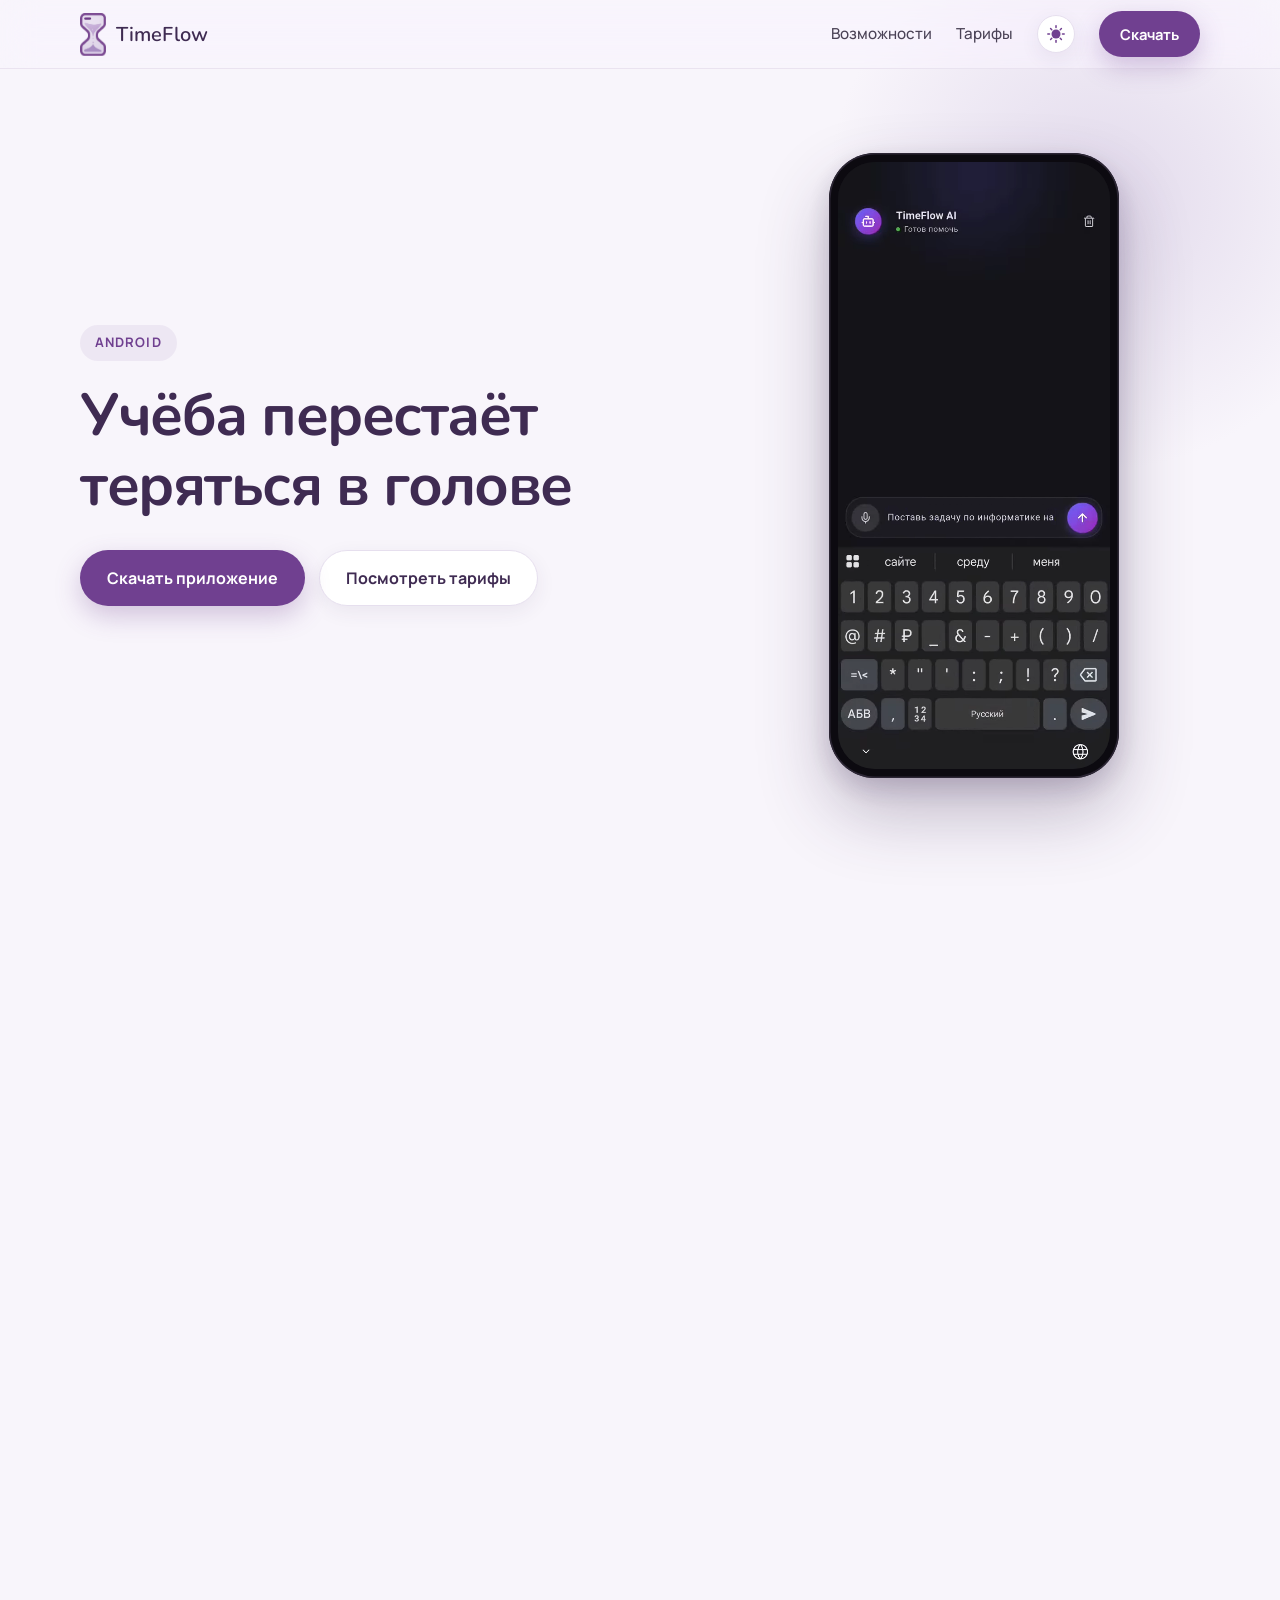
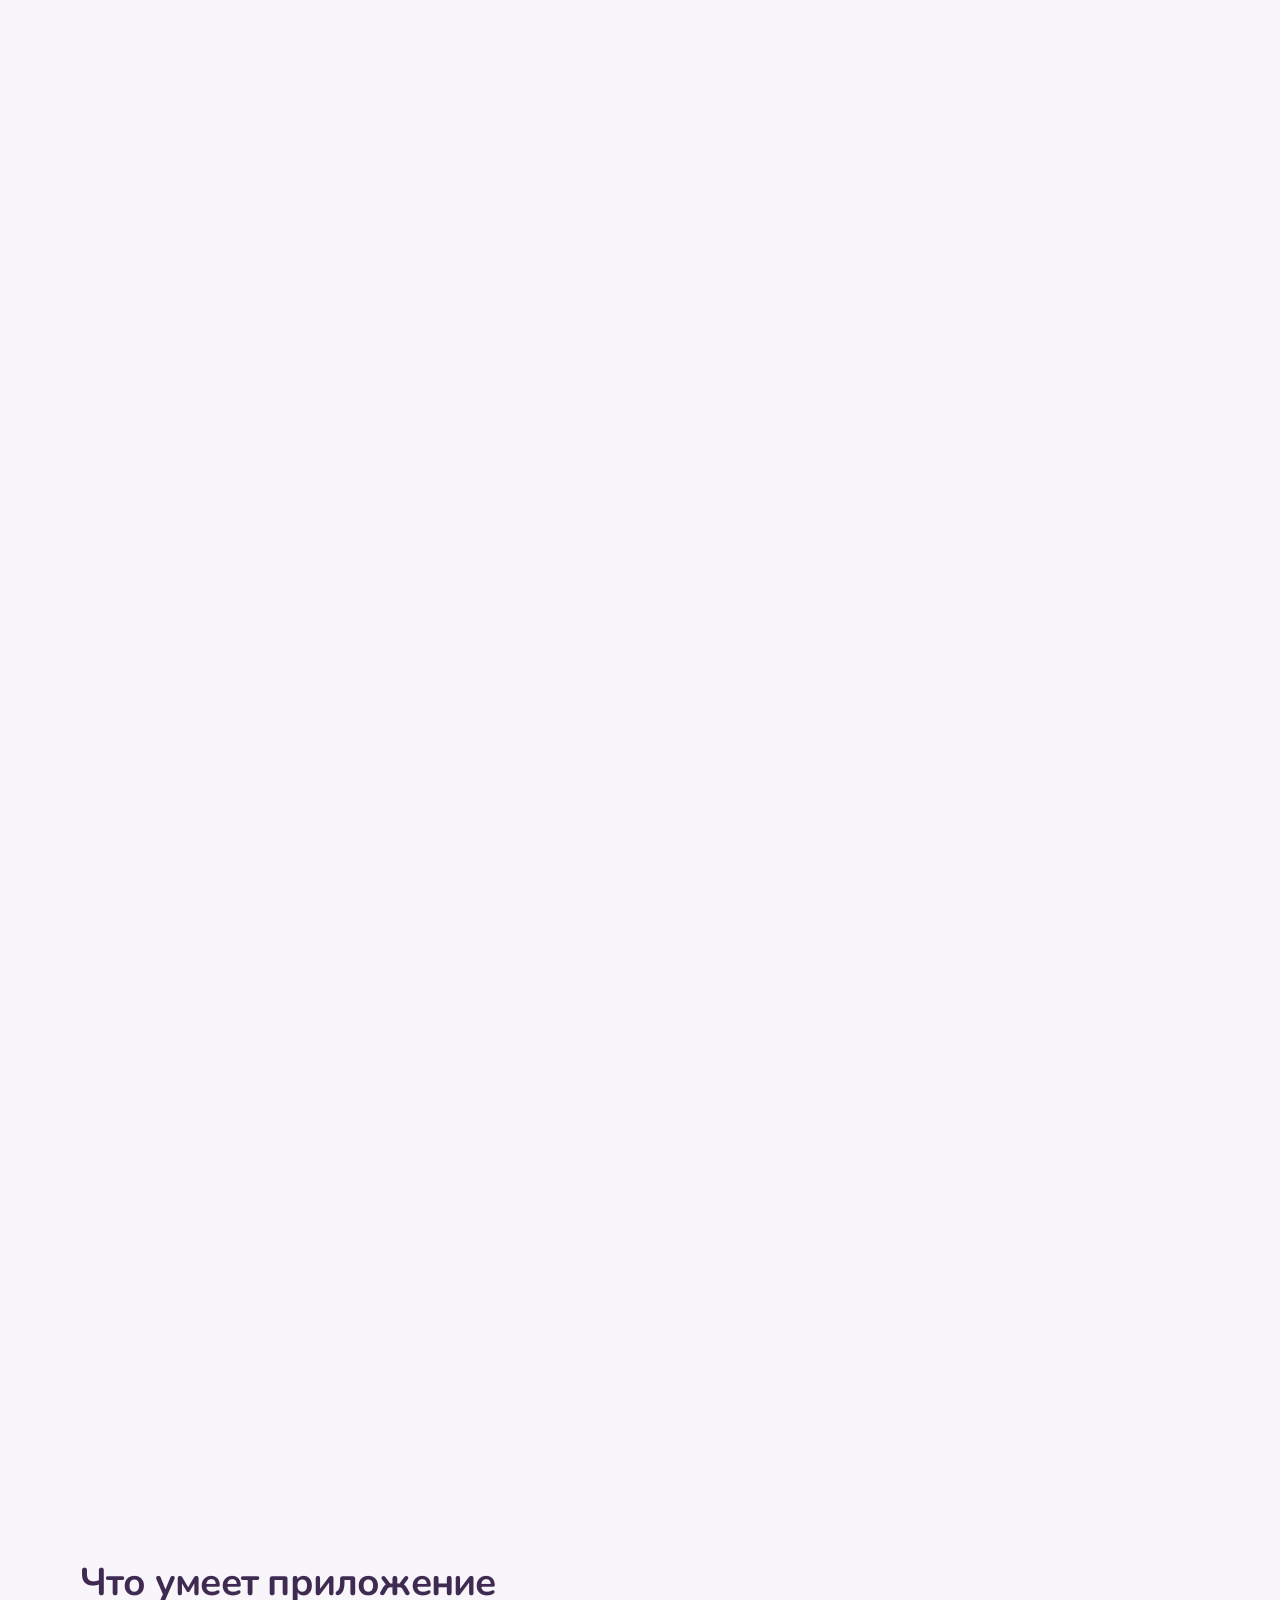
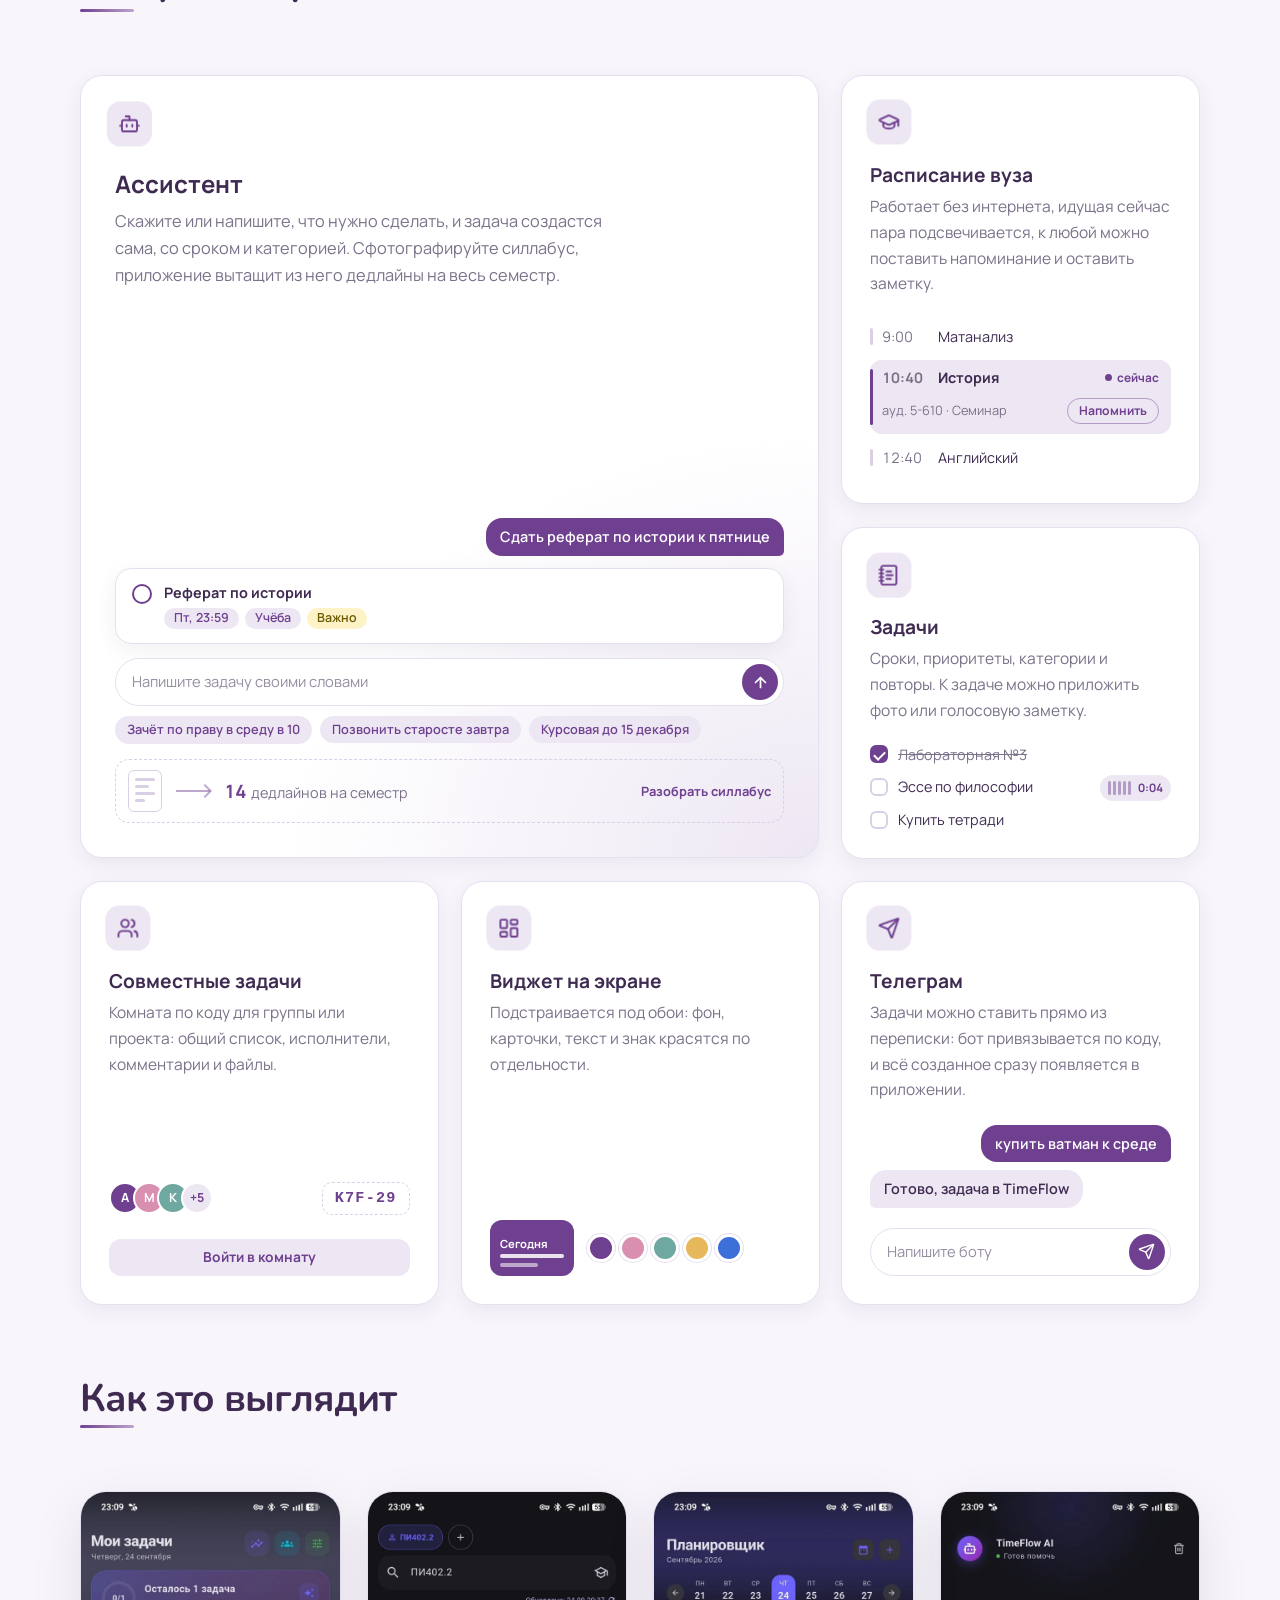
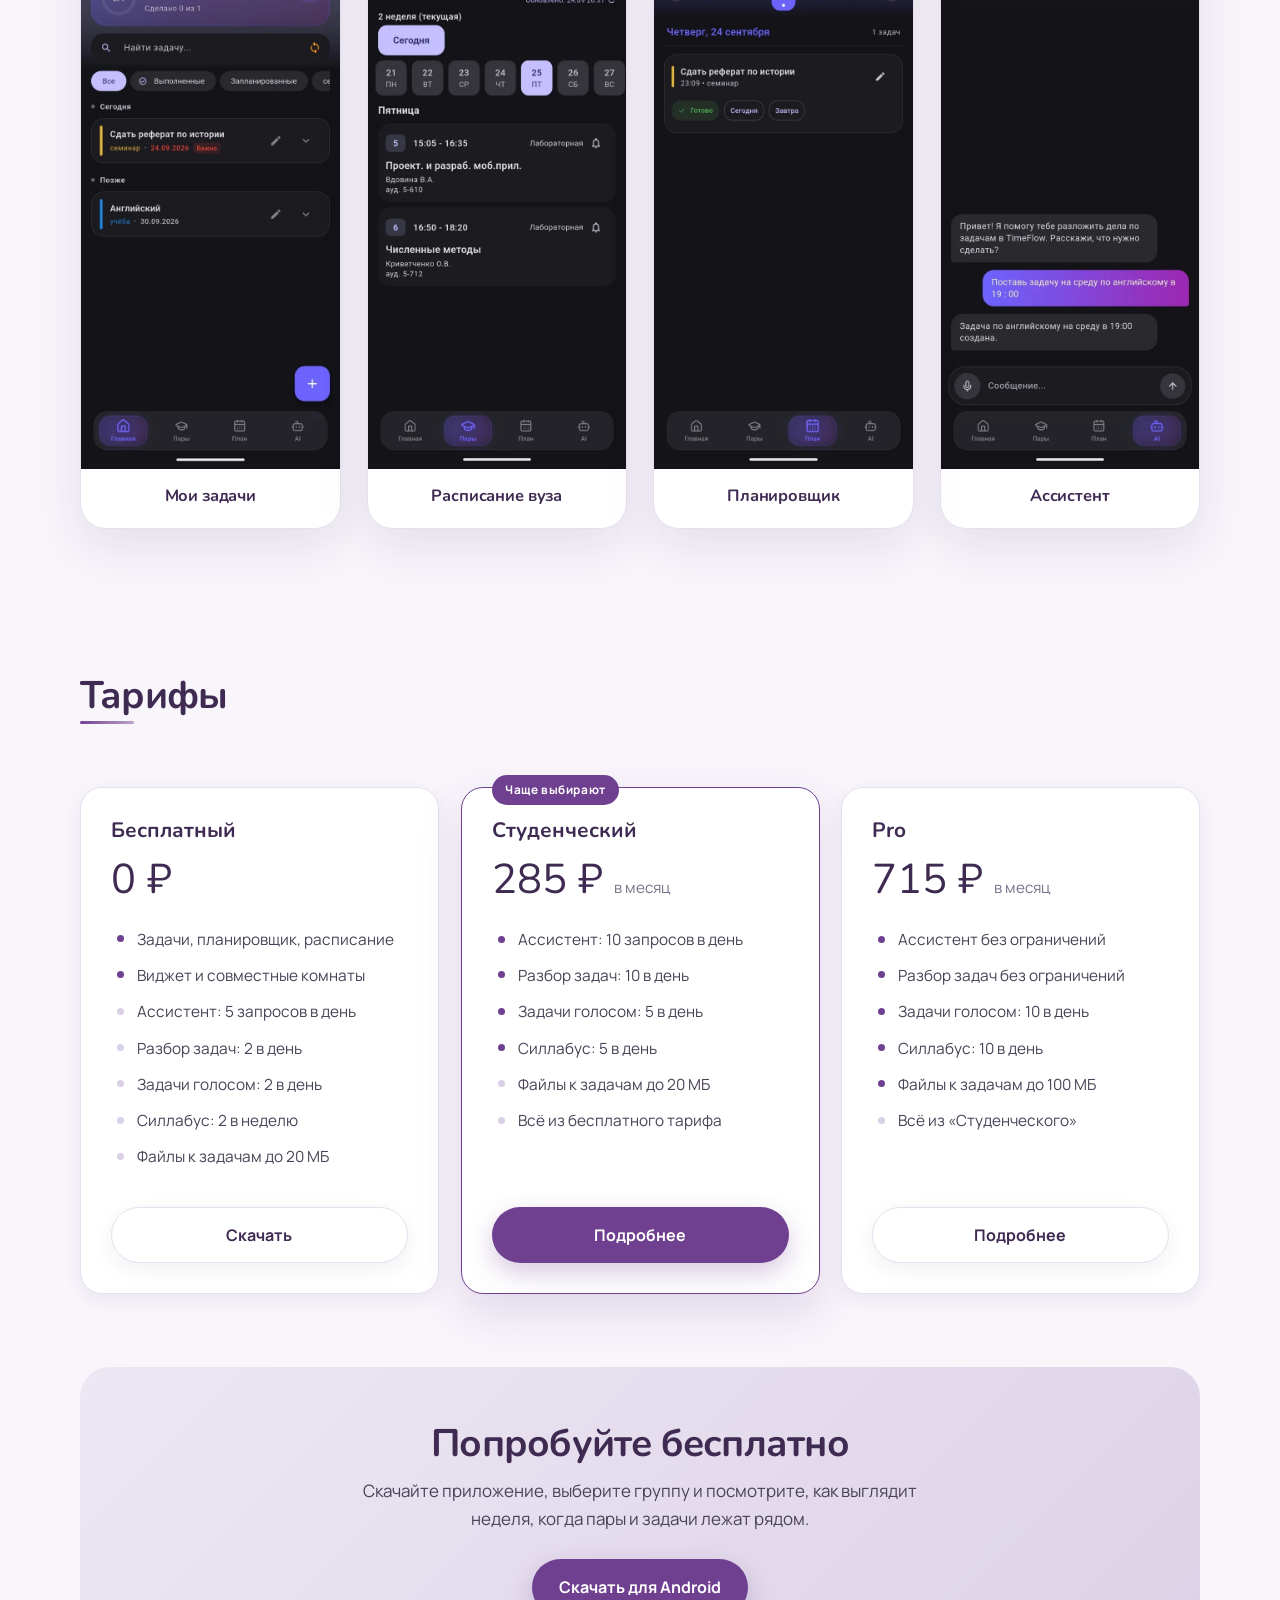
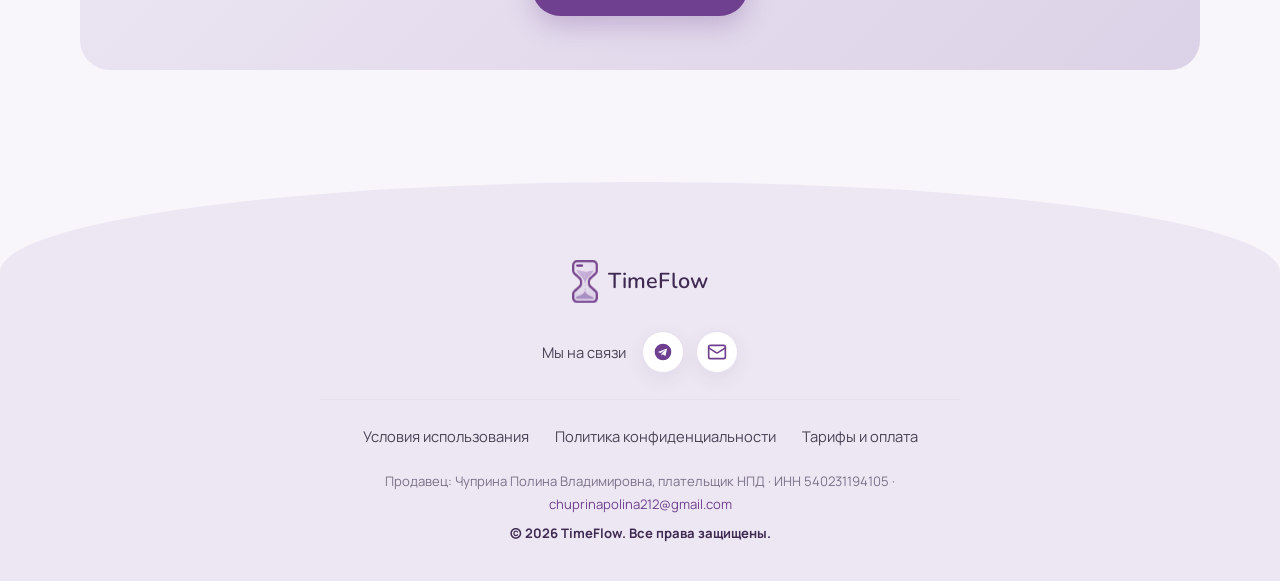
==== index.html @ bd6a7081 "Новый подвал сайта: по центру на плашке с выпуклым краем Один подвал на всех страницах: знак, «Мы на" ====
<!DOCTYPE html>
<html lang="ru">
<head>
<meta charset="utf-8">
<meta name="viewport" content="width=device-width, initial-scale=1">
<!-- Цвет полосы браузера на телефоне; скрипт ниже правит его под тему -->
<meta name="theme-color" content="#f8f5fb">
<title>TimeFlow — планировщик для студентов</title>
<meta name="description" content="Задачи, расписание вуза и ассистент, который сам разбирает учебный план. Приложение для Android, есть бесплатный тариф.">
<link rel="icon" href="assets/icon-180.png">
<link rel="apple-touch-icon" href="assets/icon-180.png">
<meta property="og:type" content="website">
<meta property="og:title" content="TimeFlow — планировщик для студентов">
<meta property="og:description" content="Задачи, расписание вуза и ассистент в одном приложении.">
<meta property="og:image" content="assets/icon-512.png">
<meta property="og:locale" content="ru_RU">
<link rel="preconnect" href="https://fonts.googleapis.com">
<link rel="preconnect" href="https://fonts.gstatic.com" crossorigin>
<link href="https://fonts.googleapis.com/css2?family=Manrope:wght@400;500;600;700;800&family=Nunito:wght@600;700;800&display=swap" rel="stylesheet">
<link rel="stylesheet" href="assets/style.css">
<!-- Класс js и тему ставим до первой отрисовки.

     Класс js: блоки, которые всплывают при прокрутке, прячутся только
     при живом скрипте. Без него класса нет, прятать некому — и
     страница видна целиком.

     Тема: сначала та, что человек выбрал сам, иначе системная. Код
     стоит здесь, а не в site.js, именно из-за порядка: site.js
     отложенный, и страница успела бы мигнуть светлым. -->
<script>
(function () {
  var root = document.documentElement;
  root.className = "js";
  var pick = null;
  try { pick = localStorage.getItem("tf-theme"); } catch (e) { pick = null; }
  if (pick !== "light" && pick !== "dark") {
    pick = matchMedia("(prefers-color-scheme: dark)").matches ? "dark" : "light";
  }
  root.dataset.theme = pick;
  var bar = document.querySelector('meta[name="theme-color"]');
  if (bar) bar.setAttribute("content", pick === "dark" ? "#131019" : "#f8f5fb");
})();
</script>
<script src="assets/site.js" defer></script>
<script src="assets/features.js" defer></script>
<!-- Часы под первым экраном. Модуль отложен по умолчанию, а три.js
     тянет сам и только если часы правда будут показаны. -->
<script type="module" src="assets/hourglass.js"></script>
</head>
<body>

<div class="glow" id="glow" aria-hidden="true"></div>

<!-- Заставка на время загрузки: песочные часы с фирменного знака.
     Колбы, рамка и «блик» повторяют логотип, песок пересыпается сверху
     вниз, потом часы переворачиваются. Поле рисунка квадратное и больше
     самих часов: при повороте их диагональ длиннее высоты, и в поле
     впритык углы срезались бы. Блик вынесен из вращающейся группы и на
     время переворота гаснет — иначе он висел бы в воздухе. -->
<div class="loader" id="loader" aria-hidden="true">
  <div class="loader-in">
    <svg class="loader-glass" viewBox="-52 -14 224 224" width="208" height="208" aria-hidden="true" focusable="false">
      <defs>
        <clipPath id="tfTop"><path d="M25 15H95A7 7 0 0 1 102 22V58C102 82 63 80 63 98H57C57 80 18 82 18 58V22A7 7 0 0 1 25 15Z"/></clipPath>
        <clipPath id="tfBot"><path d="M57 98H63C63 116 102 114 102 138V174A7 7 0 0 1 95 181H25A7 7 0 0 1 18 174V138C18 114 57 116 57 98Z"/></clipPath>
        <linearGradient id="tfBody" x1="0" y1="0" x2="0" y2="1">
          <stop offset="0" stop-color="#f2ecf8"/>
          <stop offset="1" stop-color="#e2d7ee"/>
        </linearGradient>
      </defs>

      <g class="tf-glass">
        <path class="tf-frame" d="M20 4H100A16 16 0 0 1 116 20V56C116 84 82 80 82 98C82 116 116 112 116 140V176A16 16 0 0 1 100 192H20A16 16 0 0 1 4 176V140C4 112 38 116 38 98C38 80 4 84 4 56V20A16 16 0 0 1 20 4Z"/>
        <path class="tf-body" d="M25 15H95A7 7 0 0 1 102 22V58C102 82 63 80 63 98H57C57 80 18 82 18 58V22A7 7 0 0 1 25 15Z"/>
        <path class="tf-body" d="M57 98H63C63 116 102 114 102 138V174A7 7 0 0 1 95 181H25A7 7 0 0 1 18 174V138C18 114 57 116 57 98Z"/>

        <g clip-path="url(#tfTop)">
          <path class="tf-sand-top" d="M-10 -6C24 -6 48 0 60 12 72 0 96 -6 130 -6V210H-10Z"/>
        </g>
        <g clip-path="url(#tfBot)">
          <path class="tf-sand-bottom" d="M-10 102C24 102 48 96 60 84 72 96 96 102 130 102V210H-10Z"/>
        </g>

        <!-- Падающие песчинки: три штуки со сдвигом по времени, чтобы
             струйка не выглядела мигающей точкой -->
        <g class="tf-fall">
          <ellipse class="tf-grain" cx="60" cy="98" rx="2.4" ry="3.2"/>
          <ellipse class="tf-grain tf-grain-2" cx="60" cy="98" rx="1.9" ry="2.6"/>
          <ellipse class="tf-grain tf-grain-3" cx="60" cy="98" rx="2.2" ry="2.9"/>
        </g>
      </g>

      <rect class="tf-glare" x="28" y="23" width="32" height="11" rx="5.5"/>
    </svg>

    <span class="loader-word">TimeFlow</span>
    <span class="loader-track"><span></span></span>
  </div>
</div>

<header class="top">
  <div class="wrap">
    <a class="brand" href="/"><img src="assets/mark.png" alt="">TimeFlow</a>
    <nav>
      <a href="#features" class="hide-sm">Возможности</a>
      <a href="#plans">Тарифы</a>
      <button class="theme-switch" id="themeSwitch" type="button"
              aria-label="Включить тёмную тему" aria-pressed="false">
        <svg viewBox="0 0 24 24" aria-hidden="true" focusable="false">
          <!-- Вырез месяца — дырка в маске, а не плашка цвета фона:
               шапка полупрозрачная, плашку было бы видно -->
          <mask id="tfBite">
            <rect x="0" y="0" width="24" height="24" fill="#fff"/>
            <circle class="bite" cx="12" cy="12" r="5.4" fill="#000"/>
          </mask>
          <g class="rays" stroke="currentColor" stroke-width="1.8" stroke-linecap="round" fill="none">
            <path d="M12 2.2v2"/><path d="M12 19.8v2"/>
            <path d="M2.2 12h2"/><path d="M19.8 12h2"/>
            <path d="M5.5 5.5l1.4 1.4"/><path d="M17.1 17.1l1.4 1.4"/>
            <path d="M18.5 5.5l-1.4 1.4"/><path d="M6.9 17.1l-1.4 1.4"/>
          </g>
          <circle class="disc" cx="12" cy="12" r="5.4" mask="url(#tfBite)"/>
        </svg>
      </button>
      <a href="https://github.com/Sanerkaa/timeflow-site/releases/latest/download/TimeFlow.apk" class="btn btn-main btn-sm">Скачать</a>
    </nav>
  </div>
</header>

<div class="hero">
  <div class="wrap">
    <div>
      <span class="eyebrow">Android</span>
      <h1>Учёба перестаёт<br>теряться в голове</h1>
      <div class="hero-actions">
        <a class="btn btn-main" href="https://github.com/Sanerkaa/timeflow-site/releases/latest/download/TimeFlow.apk">Скачать приложение</a>
        <a class="btn btn-ghost" href="#plans">Посмотреть тарифы</a>
      </div>
    </div>
    <div class="hero-art">
      <!-- Телефон с записью экрана: человек просит ассистента поставить
           задачу, и она появляется на главной. Звука нет, поэтому muted —
           без него телефоны не запускают видео сами. Пока ролик грузится,
           виден его первый кадр. За экраном ролик ставит на паузу site.js. -->
      <div class="hero-art-in">
        <div class="phone">
          <video class="phone-screen" poster="assets/hero-poster.webp"
                 width="600" height="1340" autoplay muted loop playsinline preload="auto"
                 aria-label="Запись экрана: ассистент по одной фразе ставит задачу по информатике на завтра, и она появляется на главной">
            <!-- mp4 понимают все, webm — запасной для сборок без H.264 -->
            <source src="assets/hero.mp4" type="video/mp4">
            <source src="assets/hero.webm" type="video/webm">
          </video>
        </div>
      </div>
    </div>
  </div>
</div>

<!-- Песочные часы между первым экраном и остальным сайтом. Раздел высокий,
     а сцена внутри прилипает к экрану: пока его листают, часы проявляются
     и переворачиваются вслед за прокруткой. Долю пройденного (0…1) кладёт
     в --p site.js, часы читают её оттуда же. Без трёхмерной сцены на месте
     остаётся знак-картинка — она поворачивается так же, средствами css. -->
<section class="glass-scroll" aria-label="Песочные часы TimeFlow">
  <div class="glass-sticky">
    <div class="glass-host" data-hourglass data-scroll>
      <div class="hero-stage">
        <span class="glass-fallback">
          <img src="assets/mark.png" alt="Значок TimeFlow: песочные часы">
        </span>
      </div>
    </div>
  </div>
</section>

<section id="features">
  <div class="wrap">
    <div class="section-head reveal">
      <h2>Что умеет приложение</h2>
    </div>

    <!-- Сетка «бенто»: ассистент — главное отличие от обычного списка дел,
         поэтому он крупный, остальное вокруг. В каждой карточке маленькая
         сценка из приложения, свёрстанная html, а не картинкой: так она
         красится темой и остаётся чёткой. Со сценками можно играть —
         писать ассистенту, открывать пары, отмечать задачи, красить
         виджет; оживляет их features.js. Без скрипта они просто стоят. -->
    <div class="bento">
      <article class="card feat reveal" data-f="ai">
        <div class="feat-text">
          <div class="card-mark">
            <svg viewBox="0 0 24 24" fill="none" stroke="currentColor" stroke-width="2" stroke-linecap="round" stroke-linejoin="round" aria-hidden="true" focusable="false"><path d="M12 8V4H8"/><rect width="16" height="12" x="4" y="8" rx="2"/><path d="M2 14h2"/><path d="M20 14h2"/><path d="M15 13v2"/><path d="M9 13v2"/></svg>
          </div>
          <h3>Ассистент</h3>
          <p>
            Скажите или напишите, что нужно сделать, и задача создастся сама,
            со сроком и категорией. Сфотографируйте силлабус, приложение
            вытащит из него дедлайны на весь семестр.
          </p>
        </div>
        <div class="demo demo-ai">
          <div class="ai-log" aria-live="polite">
            <div class="bubble bubble-me" data-ai="said">Сдать реферат по истории к пятнице</div>
            <div class="made" data-ai="made">
              <span class="made-check" aria-hidden="true"></span>
              <div>
                <b data-ai="title">Реферат по истории</b>
                <span class="chips" data-ai="chips"><i>Пт, 23:59</i><i>Учёба</i><i class="hot">Важно</i></span>
              </div>
            </div>
          </div>
          <form class="ai-form" data-ai="form">
            <input class="ai-input" type="text" maxlength="70" autocomplete="off"
                   placeholder="Напишите задачу своими словами"
                   aria-label="Задача для ассистента">
            <button class="ai-send" type="submit" aria-label="Отправить ассистенту">
              <svg viewBox="0 0 24 24" fill="none" stroke="currentColor" stroke-width="2.4" stroke-linecap="round" stroke-linejoin="round" aria-hidden="true" focusable="false"><path d="M12 19V5"/><path d="m5 12 7-7 7 7"/></svg>
            </button>
          </form>
          <div class="ai-ideas">
            <button type="button" class="idea">Зачёт по праву в среду в 10</button>
            <button type="button" class="idea">Позвонить старосте завтра</button>
            <button type="button" class="idea">Курсовая до 15 декабря</button>
          </div>
          <button type="button" class="syllabus" data-ai="syllabus"
                  aria-label="Разобрать силлабус: показать, сколько дедлайнов в нём найдено">
            <span class="syl-page" aria-hidden="true"><i></i><i></i><i></i><i></i></span>
            <span class="syl-arrow" aria-hidden="true"></span>
            <span class="syl-out"><b data-ai="count">14</b> дедлайнов на семестр</span>
            <span class="syl-go">Разобрать силлабус</span>
          </button>
        </div>
      </article>

      <article class="card feat reveal" data-f="schedule">
        <div class="feat-text">
          <div class="card-mark">
            <svg viewBox="0 0 24 24" fill="none" stroke="currentColor" stroke-width="2" stroke-linecap="round" stroke-linejoin="round" aria-hidden="true" focusable="false"><path d="M21.42 10.922a1 1 0 0 0-.019-1.838L12.83 5.18a2 2 0 0 0-1.66 0L2.6 9.08a1 1 0 0 0 0 1.832l8.57 3.908a2 2 0 0 0 1.66 0z"/><path d="M22 10v6"/><path d="M6 12.5V16a6 3 0 0 0 12 0v-3.5"/></svg>
          </div>
          <h3>Расписание вуза</h3>
          <p>
            Работает без интернета, идущая сейчас пара подсвечивается,
            к любой можно поставить напоминание и оставить заметку.
          </p>
        </div>
        <div class="demo demo-pairs">
          <div class="pair-item">
            <button type="button" class="pair" aria-expanded="false"><time>9:00</time><span>Матанализ</span></button>
            <div class="pair-more"><span>ауд. 3-214 · Лекция</span><button type="button" class="bell" aria-pressed="false" data-at="8:50">Напомнить</button></div>
          </div>
          <div class="pair-item is-now is-open">
            <button type="button" class="pair now" aria-expanded="true"><time>10:40</time><span>История</span><em>сейчас</em></button>
            <div class="pair-more"><span>ауд. 5-610 · Семинар</span><button type="button" class="bell" aria-pressed="false" data-at="10:30">Напомнить</button></div>
          </div>
          <div class="pair-item">
            <button type="button" class="pair" aria-expanded="false"><time>12:40</time><span>Английский</span></button>
            <div class="pair-more"><span>ауд. 2-105 · Практика</span><button type="button" class="bell" aria-pressed="false" data-at="12:30">Напомнить</button></div>
          </div>
        </div>
      </article>

      <article class="card feat reveal" data-f="tasks">
        <div class="feat-text">
          <div class="card-mark">
            <svg viewBox="0 0 24 24" fill="none" stroke="currentColor" stroke-width="2" stroke-linecap="round" stroke-linejoin="round" aria-hidden="true" focusable="false"><path d="M2 6h4"/><path d="M2 10h4"/><path d="M2 14h4"/><path d="M2 18h4"/><rect width="16" height="20" x="4" y="2" rx="2"/><path d="M9.5 8h5"/><path d="M9.5 12H16"/><path d="M9.5 16H14"/></svg>
          </div>
          <h3>Задачи</h3>
          <p>
            Сроки, приоритеты, категории и повторы. К задаче можно приложить
            фото или голосовую заметку.
          </p>
        </div>
        <div class="demo demo-todo">
          <div class="todo is-done"><button type="button" class="box" aria-pressed="true" aria-label="Лабораторная №3 — выполнено"></button><span>Лабораторная №3</span></div>
          <div class="todo"><button type="button" class="box" aria-pressed="false" aria-label="Эссе по философии — выполнено"></button><span>Эссе по философии</span>
            <button type="button" class="wave" aria-pressed="false" aria-label="Прослушать голосовую заметку"><b></b><b></b><b></b><b></b><b></b><span class="wave-time">0:04</span></button>
          </div>
          <div class="todo"><button type="button" class="box" aria-pressed="false" aria-label="Купить тетради — выполнено"></button><span>Купить тетради</span></div>
        </div>
      </article>

      <article class="card feat reveal" data-f="rooms">
        <div class="card-mark">
          <svg viewBox="0 0 24 24" fill="none" stroke="currentColor" stroke-width="2" stroke-linecap="round" stroke-linejoin="round" aria-hidden="true" focusable="false"><path d="M16 21v-2a4 4 0 0 0-4-4H6a4 4 0 0 0-4 4v2"/><path d="M16 3.128a4 4 0 0 1 0 7.744"/><path d="M22 21v-2a4 4 0 0 0-3-3.87"/><circle cx="9" cy="7" r="4"/></svg>
        </div>
        <h3>Совместные задачи</h3>
        <p>
          Комната по коду для группы или проекта: общий список, исполнители,
          комментарии и файлы.
        </p>
        <div class="demo demo-room">
          <div class="room-row">
            <span class="faces" aria-label="В комнате 8 человек"><i>А</i><i>М</i><i>К</i><i class="me">Вы</i><i class="more">+5</i></span>
            <button type="button" class="room-code" aria-label="Скопировать код комнаты K7F-29"><code>K7F-29</code><span class="room-copied" aria-live="polite"></span></button>
          </div>
          <button type="button" class="room-join" aria-pressed="false">Войти в комнату</button>
        </div>
      </article>

      <article class="card feat reveal" data-f="widget">
        <div class="card-mark">
          <svg viewBox="0 0 24 24" fill="none" stroke="currentColor" stroke-width="2" stroke-linecap="round" stroke-linejoin="round" aria-hidden="true" focusable="false"><rect width="7" height="9" x="3" y="3" rx="1"/><rect width="7" height="5" x="14" y="3" rx="1"/><rect width="7" height="9" x="14" y="12" rx="1"/><rect width="7" height="5" x="3" y="16" rx="1"/></svg>
        </div>
        <h3>Виджет на экране</h3>
        <p>
          Подстраивается под обои: фон, карточки, текст и знак красятся
          по отдельности.
        </p>
        <div class="demo demo-widget">
          <span class="mini" aria-hidden="true"><b>Сегодня</b><i></i><i></i></span>
          <span class="swatches" role="group" aria-label="Цвет виджета">
            <button type="button" class="swatch" style="--c:#704090" aria-pressed="false" aria-label="Сливовый"></button>
            <button type="button" class="swatch" style="--c:#d98fb0" aria-pressed="false" aria-label="Розовый"></button>
            <button type="button" class="swatch" style="--c:#6fa8a0" aria-pressed="false" aria-label="Мятный"></button>
            <button type="button" class="swatch" style="--c:#e7b75b" aria-pressed="false" aria-label="Песочный"></button>
            <button type="button" class="swatch" style="--c:#3d6fd8" aria-pressed="false" aria-label="Синий"></button>
          </span>
        </div>
      </article>

      <article class="card feat reveal" data-f="tg">
        <div class="card-mark">
          <svg viewBox="0 0 24 24" fill="none" stroke="currentColor" stroke-width="2" stroke-linecap="round" stroke-linejoin="round" aria-hidden="true" focusable="false"><path d="M14.536 21.686a.5.5 0 0 0 .937-.024l6.5-19a.496.496 0 0 0-.635-.635l-19 6.5a.5.5 0 0 0-.024.937l7.93 3.18a2 2 0 0 1 1.112 1.11z"/><path d="m21.854 2.147-10.94 10.939"/></svg>
        </div>
        <h3>Телеграм</h3>
        <p>
          Задачи можно ставить прямо из переписки: бот привязывается по коду,
          и всё созданное сразу появляется в приложении.
        </p>
        <div class="demo demo-tg">
          <div class="tg-log" aria-live="polite">
            <span class="bubble bubble-me">купить ватман к среде</span>
            <span class="bubble bubble-bot">Готово, задача в TimeFlow</span>
          </div>
          <form class="tg-form">
            <input class="tg-input" type="text" maxlength="60" autocomplete="off"
                   placeholder="Напишите боту" aria-label="Сообщение боту">
            <button class="tg-send" type="submit" aria-label="Отправить боту">
              <svg viewBox="0 0 24 24" fill="none" stroke="currentColor" stroke-width="2" stroke-linecap="round" stroke-linejoin="round" aria-hidden="true" focusable="false"><path d="M14.536 21.686a.5.5 0 0 0 .937-.024l6.5-19a.496.496 0 0 0-.635-.635l-19 6.5a.5.5 0 0 0-.024.937l7.93 3.18a2 2 0 0 1 1.112 1.11z"/><path d="m21.854 2.147-10.94 10.939"/></svg>
            </button>
          </form>
        </div>
      </article>
    </div>
  </div>
</section>

<section style="padding-top:0">
  <div class="wrap">
    <div class="section-head reveal">
      <h2>Как это выглядит</h2>
    </div>
    <div class="shots">
      <div class="shot-slot">
        <figure class="shot">
          <img src="assets/tasks.webp" alt="Экран «Мои задачи»: задачи на сегодня и на потом" loading="lazy" width="620" height="1384">
          <figcaption>Мои задачи</figcaption>
        </figure>
      </div>
      <div class="shot-slot">
        <figure class="shot">
          <img src="assets/schedule.webp" alt="Расписание пар группы на пятницу" loading="lazy" width="620" height="1384">
          <figcaption>Расписание вуза</figcaption>
        </figure>
      </div>
      <div class="shot-slot">
        <figure class="shot">
          <img src="assets/planner.webp" alt="Планировщик: неделя и задачи на выбранный день" loading="lazy" width="620" height="1384">
          <figcaption>Планировщик</figcaption>
        </figure>
      </div>
      <div class="shot-slot">
        <figure class="shot">
          <img src="assets/assistant.webp" alt="Чат с ассистентом: задача создаётся по одной фразе" loading="lazy" width="620" height="1384">
          <figcaption>Ассистент</figcaption>
        </figure>
      </div>
    </div>
  </div>
</section>

<section id="plans">
  <div class="wrap">
    <div class="section-head reveal">
      <h2>Тарифы</h2>
    </div>

    <div class="plans">
      <article class="plan reveal">
        <h3>Бесплатный</h3>
        <div class="price">0 ₽</div>
        <ul>
          <li class="yes">Задачи, планировщик, расписание</li>
          <li class="yes">Виджет и совместные комнаты</li>
          <li>Ассистент: 5 запросов в день</li>
          <li>Разбор задач: 2 в день</li>
          <li>Задачи голосом: 2 в день</li>
          <li>Силлабус: 2 в неделю</li>
          <li>Файлы к задачам до 20 МБ</li>
        </ul>
        <a class="btn btn-ghost" href="https://github.com/Sanerkaa/timeflow-site/releases/latest/download/TimeFlow.apk">Скачать</a>
      </article>

      <article class="plan pick reveal">
        <h3>Студенческий</h3>
        <div class="price">299 ₽ <span>в месяц</span></div>
        <ul>
          <li class="yes">Ассистент: 10 запросов в день</li>
          <li class="yes">Разбор задач: 10 в день</li>
          <li class="yes">Задачи голосом: 5 в день</li>
          <li class="yes">Силлабус: 5 в день</li>
          <li>Файлы к задачам до 20 МБ</li>
          <li>Всё из бесплатного тарифа</li>
        </ul>
        <a class="btn btn-main" href="/tariffs">Подробнее</a>
      </article>

      <article class="plan reveal">
        <h3>Pro</h3>
        <div class="price">750 ₽ <span>в месяц</span></div>
        <ul>
          <li class="yes">Ассистент без ограничений</li>
          <li class="yes">Разбор задач без ограничений</li>
          <li class="yes">Задачи голосом: 10 в день</li>
          <li class="yes">Силлабус: 10 в день</li>
          <li class="yes">Файлы к задачам до 100 МБ</li>
          <li>Всё из «Студенческого»</li>
        </ul>
        <a class="btn btn-ghost" href="/tariffs">Подробнее</a>
      </article>
    </div>
  </div>
</section>

<section style="padding-top:0">
  <div class="wrap">
    <div class="strip reveal">
      <h2>Попробуйте бесплатно</h2>
      <p>
        Скачайте приложение, выберите группу и посмотрите, как выглядит
        неделя, когда пары и задачи лежат рядом.
      </p>
      <div style="margin-top:26px">
        <a class="btn btn-main" href="https://github.com/Sanerkaa/timeflow-site/releases/latest/download/TimeFlow.apk">Скачать для Android</a>
      </div>
    </div>
  </div>
</section>

<footer class="foot">
  <div class="foot-arc">
    <div class="wrap">
      <a class="brand foot-brand" href="/"><img src="assets/mark.png" alt="">TimeFlow</a>

      <div class="foot-follow">
        <span>Мы на связи</span>
        <a class="foot-icon" href="https://t.me/TimeFlowUpdater_bot" aria-label="TimeFlow в Telegram">
          <svg viewBox="0 0 24 24" aria-hidden="true" focusable="false"><path fill="currentColor" d="M12 2a10 10 0 1 0 0 20 10 10 0 0 0 0-20Zm4.64 6.8-1.57 7.4c-.12.53-.43.66-.87.41l-2.4-1.77-1.16 1.12c-.13.13-.24.24-.49.24l.17-2.45 4.46-4.03c.19-.17-.04-.27-.3-.1l-5.51 3.47-2.37-.74c-.52-.16-.53-.52.11-.77l9.27-3.57c.43-.16.81.1.66.79Z"/></svg>
        </a>
        <a class="foot-icon" href="mailto:chuprinapolina212@gmail.com" aria-label="Написать на почту">
          <svg viewBox="0 0 24 24" aria-hidden="true" focusable="false" fill="none" stroke="currentColor" stroke-width="2" stroke-linecap="round" stroke-linejoin="round"><rect x="2" y="4" width="20" height="16" rx="2"/><path d="m22 7-8.97 5.7a1.94 1.94 0 0 1-2.06 0L2 7"/></svg>
        </a>
      </div>

      <nav class="foot-links" aria-label="Документы">
        <a href="/oferta">Условия использования</a>
        <a href="/policy">Политика конфиденциальности</a>
        <a href="/tariffs">Тарифы и оплата</a>
      </nav>

      <p class="foot-legal">
        Продавец: Чуприна Полина Владимировна, плательщик НПД · ИНН 540231194105 ·
        <a href="mailto:chuprinapolina212@gmail.com">chuprinapolina212@gmail.com</a>
      </p>
      <p class="foot-copy">© 2026 TimeFlow. Все права защищены.</p>
    </div>
  </div>
</footer>


</body>
</html>
---- assets/style.css ----
/* TimeFlow — общий стиль сайта.
   Тема светлая, «бумажная»: сиреневый фон логотипа, сливовый текст,
   серифные заголовки. */

:root {
  --paper: #f8f5fb;
  --surface: #ffffff;
  --lilac: #dad0e6;
  --lilac-soft: #ede7f3;
  --plum: #3f2b52;
  --ink: #4a4256;
  --muted: #7b7189;
  --accent: #704090;
  --accent-deep: #573071;
  --line: #e6dfee;
  --shadow: 0 18px 50px rgba(63, 43, 82, .10);
  --shadow-sm: 0 6px 20px rgba(63, 43, 82, .07);
  --radius: 22px;
  /* Заголовки — Nunito: круглые окончания штрихов, мягче и приветливее
     строгого Playfair, и кириллица у него полноценная */
  --display: "Nunito", "Manrope", -apple-system, "Segoe UI", sans-serif;
  --body: "Manrope", -apple-system, BlinkMacSystemFont, "Segoe UI", Roboto,
    "Helvetica Neue", Arial, sans-serif;

  /* Ниже — то, что раньше было вписано прямо в правила. Вынесено сюда
     целиком: тёмная тема переопределяет только этот список, а сами
     правила у обеих тем одни и те же. */
  --on-accent: #fff;             /* текст на сиреневой кнопке */
  --halo: rgba(218, 208, 230, .75);
  --top-glass: rgba(248, 245, 251, .55);
  --top-solid: rgba(248, 245, 251, .96);
  --glow-core: rgba(138, 84, 178, .34);
  --glow-mid: rgba(138, 84, 178, .14);
  --glow-edge: rgba(138, 84, 178, 0);
  --accent-half: rgba(112, 64, 144, .45);
  --accent-none: rgba(112, 64, 144, 0);
  --shadow-hover: 0 26px 60px rgba(63, 43, 82, .16);
  --shadow-stuck: 0 6px 24px rgba(63, 43, 82, .08);
  --btn-shadow: 0 10px 26px rgba(112, 64, 144, .28);
  --btn-shadow-hover: 0 16px 34px rgba(112, 64, 144, .34);
  --pick-shadow: 0 18px 44px rgba(112, 64, 144, .16);
  --mark-drop: 0 24px 50px rgba(87, 48, 113, .22);
  --loader-drop: 0 16px 28px rgba(87, 48, 113, .18);
  --fill-bg: #fdf3c7;
  --fill-ink: #6b5800;
  /* Знак в заставке: рамка, колбы, песок, блик */
  --mark-frame: #7a4fa0;
  --mark-glass-1: #f2ecf8;
  --mark-glass-2: #e2d7ee;
  --mark-sand: #b9a0d4;
  --mark-glare: #6b3f92;
  --mark-glare-a: .5;
  color-scheme: light;
}

/* ── Тёмная тема ────────────────────────────────────────────────────────

   Не инверсия светлой, а свой набор: фон — глубокий сливовый, а не
   чёрный, чтобы сиреневый знак не висел в пустоте; сиреневый акцент
   поднят до #c49bec, потому что рабочий #704090 на тёмном фоне
   недобирает по контрасту и ссылки перестают читаться. Текст на кнопке,
   наоборот, тёмный: светлая плашка со белыми буквами слепит.

   Тему ставит атрибут, а не медиазапрос: человек может выбрать её
   вручную, и выбор должен пережить перезагрузку. Системную настройку
   учитывает скрипт в <head> — он и ставит атрибут до первой отрисовки,
   поэтому страница не мигает светлым. */

[data-theme="dark"] {
  --paper: #131019;
  --surface: #1c1826;
  --lilac: #3b3050;
  --lilac-soft: #262036;
  --plum: #efe8f7;
  --ink: #cbc2da;
  --muted: #9c91af;
  --accent: #c49bec;
  --accent-deep: #d9bef8;
  --line: #302943;
  --shadow: 0 20px 52px rgba(0, 0, 0, .5);
  --shadow-sm: 0 8px 22px rgba(0, 0, 0, .34);

  --on-accent: #1d1428;
  --halo: rgba(104, 66, 148, .5);
  --top-glass: rgba(19, 16, 25, .62);
  --top-solid: rgba(19, 16, 25, .96);
  --glow-core: rgba(158, 104, 208, .26);
  --glow-mid: rgba(158, 104, 208, .11);
  --glow-edge: rgba(158, 104, 208, 0);
  --accent-half: rgba(196, 155, 236, .45);
  --accent-none: rgba(196, 155, 236, 0);
  --shadow-hover: 0 26px 60px rgba(0, 0, 0, .55);
  --shadow-stuck: 0 6px 24px rgba(0, 0, 0, .4);
  --btn-shadow: 0 10px 26px rgba(120, 72, 168, .38);
  --btn-shadow-hover: 0 16px 34px rgba(140, 88, 196, .46);
  --pick-shadow: 0 18px 44px rgba(140, 88, 196, .28);
  --mark-drop: 0 24px 50px rgba(0, 0, 0, .5);
  --loader-drop: 0 16px 28px rgba(0, 0, 0, .45);
  --fill-bg: #3a3319;
  --fill-ink: #f0dd93;
  --mark-frame: #8e64b8;
  --mark-glass-1: #2c2340;
  --mark-glass-2: #221a31;
  --mark-sand: #a583c8;
  --mark-glare: #e2cdf7;
  --mark-glare-a: .28;
  color-scheme: dark;
}

* { box-sizing: border-box; }

html { scroll-behavior: smooth; }

body {
  margin: 0;
  background: var(--paper);
  color: var(--ink);
  font-family: var(--body);
  font-size: 17px;
  line-height: 1.65;
  -webkit-font-smoothing: antialiased;
}

/* height: auto обязательно: у снимков экрана проставлены атрибуты width и
   height, и без него картинка тянется на свои натуральные 1385 пикселей */
img { max-width: 100%; height: auto; display: block; }

a { color: var(--accent); text-decoration: none; }
a:hover { color: var(--accent-deep); text-decoration: underline; }

h1, h2, h3 {
  font-family: var(--display);
  color: var(--plum);
  font-weight: 700;
  line-height: 1.18;
  margin: 0 0 .5em;
}

/* Nunito шире Playfair, на крупных кеглях его стоит поджать */
h1 { font-size: clamp(2.3rem, 5.5vw, 3.7rem); letter-spacing: -.025em; }
h2 { font-size: clamp(1.7rem, 3.6vw, 2.4rem); letter-spacing: -.02em; }
h3 { font-size: 1.2rem; font-family: var(--body); font-weight: 700; }

p { margin: 0 0 1em; }

.wrap { width: min(1120px, 100% - 40px); margin-inline: auto; }
.narrow { width: min(760px, 100% - 40px); margin-inline: auto; }

/* ── Шапка ─────────────────────────────────────────────────────────────── */

/* Шапка матовая: сквозь неё видно, что под ней проезжает, но текст
   остаётся читаемым за счёт размытия. saturate добавлен затем, что при
   сильном blur цвета под стеклом выцветают и фон становится серым. */
.top {
  position: sticky;
  top: 0;
  z-index: 20;
  background: var(--top-glass);
  backdrop-filter: blur(18px) saturate(170%);
  -webkit-backdrop-filter: blur(18px) saturate(170%);
  border-bottom: 1px solid rgba(230, 223, 238, .8);
}

/* Без размытия полупрозрачная шапка превратилась бы в кашу из букв */
@supports not ((backdrop-filter: blur(1px)) or (-webkit-backdrop-filter: blur(1px))) {
  .top { background: var(--top-solid); }
}

.top .wrap {
  display: flex;
  align-items: center;
  gap: 26px;
  height: 68px;
}

.brand {
  display: flex;
  align-items: center;
  gap: 10px;
  font-family: var(--display);
  font-size: 1.25rem;
  color: var(--plum);
  font-weight: 600;
}
.brand:hover { text-decoration: none; }
.brand { flex-shrink: 0; white-space: nowrap; }
.brand img {
  width: 26px;
  height: 43px;
  max-width: none;
  flex: 0 0 26px;
  object-fit: contain;
}

.top nav { margin-left: auto; display: flex; gap: 24px; align-items: center; }
/* Кнопку из этого правила исключаем: иначе оно перебивает её белый текст
   по специфичности, и «Скачать» становится тёмным на фиолетовом */
.top nav a:not(.btn) { color: var(--ink); font-size: .95rem; font-weight: 500; }
.top nav a:not(.btn):hover { color: var(--accent); text-decoration: none; }

@media (max-width: 760px) {
  .top nav a.hide-sm { display: none; }
}

/* ── Кнопки ────────────────────────────────────────────────────────────── */

.btn {
  display: inline-flex;
  align-items: center;
  justify-content: center;
  gap: 9px;
  padding: 14px 26px;
  border-radius: 999px;
  font-weight: 700;
  font-size: 1rem;
  border: 1px solid transparent;
  cursor: pointer;
  transition: transform .16s ease, box-shadow .16s ease, background .16s ease;
}
/* Увеличение, а не подъём. Подъём уводил нижний край кнопки из-под
   курсора: наведение терялось, кнопка возвращалась на место, наведение
   появлялось снова — и курсор мигал между рукой и стрелкой по нескольку
   раз в секунду. Кнопка, которая растёт, из-под курсора уйти не может. */
.btn:hover { text-decoration: none; transform: scale(1.035); }

.btn-main {
  background: var(--accent);
  color: var(--on-accent);
  box-shadow: var(--btn-shadow);
}
.btn-main:hover { background: var(--accent-deep); color: var(--on-accent); }

.btn-ghost {
  background: var(--surface);
  color: var(--plum);
  border-color: var(--line);
  box-shadow: var(--shadow-sm);
}
.btn-ghost:hover { color: var(--accent); }

.btn-sm { padding: 10px 20px; font-size: .92rem; }

/* ── Первый экран ──────────────────────────────────────────────────────── */

/* Обрезаем только по бокам: сиреневое пятно шире экрана и дало бы
   прокрутку вбок. Вниз пятно и тень телефона свободно заходят на раздел
   с часами — иначе по низу первого экрана шла ровная линия, будто блок
   обрубили. Где clip не знают, остаётся прежнее hidden. */
.hero {
  padding: 84px 0 60px;
  position: relative;
  overflow: hidden;
  overflow: clip visible;
}

.hero::before {
  content: "";
  position: absolute;
  inset: -180px -10% auto auto;
  width: 620px;
  height: 620px;
  background: radial-gradient(circle, var(--halo), transparent 62%);
  z-index: -1;
}

.hero .wrap {
  display: grid;
  grid-template-columns: 1.15fr .85fr;
  gap: 56px;
  align-items: center;
}

.eyebrow {
  display: inline-block;
  font-size: .82rem;
  letter-spacing: .09em;
  text-transform: uppercase;
  font-weight: 700;
  color: var(--accent);
  background: var(--lilac-soft);
  padding: 7px 15px;
  border-radius: 999px;
  margin-bottom: 20px;
}

.lead { font-size: 1.2rem; color: var(--muted); max-width: 30em; }

.hero-actions { display: flex; flex-wrap: wrap; gap: 14px; margin-top: 28px; }

.hero-art { display: flex; justify-content: center; }

@media (max-width: 900px) {
  .hero { padding-top: 56px; }
  .hero .wrap { grid-template-columns: 1fr; gap: 34px; }
}

/* ── Секции ────────────────────────────────────────────────────────────── */

section { padding: 72px 0; }

.section-head { max-width: 40em; margin-bottom: 44px; }
.section-head p { color: var(--muted); margin: 0; }

.cards { display: grid; gap: 22px; grid-template-columns: repeat(3, 1fr); }
.cards.two { grid-template-columns: repeat(2, 1fr); }

@media (max-width: 900px) { .cards, .cards.two { grid-template-columns: 1fr; } }

.card {
  background: var(--surface);
  border: 1px solid var(--line);
  border-radius: var(--radius);
  padding: 28px;
  box-shadow: var(--shadow-sm);
}

.card h3 { color: var(--plum); margin-bottom: .4em; }
.card p { color: var(--muted); font-size: .97rem; margin: 0; }

.card-mark {
  width: 44px;
  height: 44px;
  border-radius: 13px;
  background: var(--lilac-soft);
  display: flex;
  align-items: center;
  justify-content: center;
  margin-bottom: 16px;
  color: var(--accent);
}

/* Иконки Lucide вставлены кодом, а не картинкой: так они красятся текущим
   цветом и остаются чёткими на любом экране. Раньше тут стояли эмодзи, а их
   рисует система — на Windows, Android и айфоне они выходили разными. */
.card-mark svg { width: 22px; height: 22px; }

/* ── Возможности: сетка «бенто» ────────────────────────────────────────── */

/* Шесть колонок, чтобы крупная карточка ассистента заняла две трети
   ширины и две строки, а остальные легли вокруг неё по трети. */
.bento {
  display: grid;
  gap: 22px;
  grid-template-columns: repeat(6, minmax(0, 1fr));
}
.feat { grid-column: span 2; display: flex; flex-direction: column; }
.feat[data-f="ai"] { grid-column: span 4; grid-row: span 2; }

@media (max-width: 900px) {
  .bento { grid-template-columns: repeat(2, minmax(0, 1fr)); }
  .feat { grid-column: span 1; }
  .feat[data-f="ai"], .feat[data-f="tg"] { grid-column: span 2; grid-row: auto; }
}
@media (max-width: 620px) {
  .bento { grid-template-columns: 1fr; }
  .feat, .feat[data-f="ai"], .feat[data-f="tg"] { grid-column: auto; }
}

/* Ассистент выделен фоном: это то, чего нет в обычном списке дел */
.feat[data-f="ai"] {
  background:
    radial-gradient(120% 90% at 100% 100%, var(--lilac-soft), transparent 60%),
    var(--surface);
  padding: 34px;
}
.feat[data-f="ai"] h3 { font-size: 1.5rem; }
.feat[data-f="ai"] p { font-size: 1.02rem; max-width: 30em; }

/* Без этого значок внутри обёртки не приподнимался бы над карточкой */
.feat-text { transform-style: preserve-3d; }

/* Сценка прижата к низу карточки: в одном ряду тексты разной длины, а
   сценки всё равно стоят на одной линии */
.demo {
  margin-top: auto;
  padding-top: 22px;
  font-size: .9rem;
  line-height: 1.35;
  color: var(--plum);
}

.bubble {
  display: inline-block;
  max-width: 100%;
  padding: 9px 14px;
  border-radius: 16px;
  font-weight: 600;
}
.bubble-me {
  align-self: flex-end;
  background: var(--accent);
  color: var(--on-accent);
  border-bottom-right-radius: 5px;
}
.bubble-bot {
  align-self: flex-start;
  background: var(--lilac-soft);
  border-bottom-left-radius: 5px;
}

/* Ассистент: фраза → готовая задача → силлабус */
.demo-ai { display: flex; flex-direction: column; gap: 14px; }

.made {
  display: flex;
  gap: 12px;
  align-items: flex-start;
  background: var(--surface);
  border: 1px solid var(--line);
  border-radius: 16px;
  padding: 14px 16px;
  box-shadow: var(--shadow-sm);
}
.made b { display: block; margin-bottom: 6px; }
.made-check {
  flex: none;
  width: 20px;
  height: 20px;
  margin-top: 1px;
  border-radius: 50%;
  border: 2px solid var(--accent);
}
.chips { display: flex; flex-wrap: wrap; gap: 6px; }
.chips i {
  font-style: normal;
  font-size: .78rem;
  font-weight: 600;
  padding: 2px 10px;
  border-radius: 99px;
  background: var(--lilac-soft);
  color: var(--accent);
}
.chips .hot { background: var(--fill-bg); color: var(--fill-ink); }

.syllabus { display: flex; align-items: center; gap: 14px; }
.syl-page {
  flex: none;
  width: 34px;
  height: 42px;
  padding: 7px 6px;
  border-radius: 6px;
  border: 1.5px solid var(--lilac);
  background: var(--surface);
  display: flex;
  flex-direction: column;
  gap: 4px;
}
.syl-page i { height: 3px; border-radius: 2px; background: var(--lilac); }
.syl-page i:nth-child(2) { width: 70%; }
.syl-page i:nth-child(4) { width: 50%; }
.syl-arrow {
  position: relative;
  width: 34px;
  height: 2px;
  background: var(--accent-half);
}
.syl-arrow::after {
  content: "";
  position: absolute;
  right: 0;
  top: -4px;
  width: 8px;
  height: 8px;
  border-top: 2px solid var(--accent-half);
  border-right: 2px solid var(--accent-half);
  transform: rotate(45deg);
}
.syl-out { color: var(--muted); }
.syl-out b { color: var(--accent); font-size: 1.15rem; }

/* Расписание: три пары, идущая подсвечена */
.demo-pairs { display: flex; flex-direction: column; gap: 6px; }
.pair {
  display: grid;
  grid-template-columns: 46px 1fr auto;
  align-items: center;
  gap: 10px;
  padding: 8px 12px;
  border-radius: 12px;
}
.pair time { color: var(--muted); font-variant-numeric: tabular-nums; }
.pair.now {
  background: var(--lilac-soft);
  font-weight: 700;
}
.pair em {
  font-style: normal;
  font-size: .74rem;
  font-weight: 700;
  color: var(--accent);
  display: flex;
  align-items: center;
  gap: 5px;
}
.pair em::before {
  content: "";
  width: 7px;
  height: 7px;
  border-radius: 50%;
  background: currentColor;
  animation: nowPulse 1.8s ease-in-out infinite;
}
@keyframes nowPulse {
  50% { opacity: .3; }
}

/* Задачи: одна сделана, у другой голосовая заметка */
.demo-todo { display: flex; flex-direction: column; gap: 10px; }
.todo { display: flex; align-items: center; gap: 10px; }
.todo .box {
  flex: none;
  position: relative;
  width: 18px;
  height: 18px;
  border-radius: 6px;
  border: 2px solid var(--lilac);
}
.todo.is-done .box { background: var(--accent); border-color: var(--accent); }
.todo.is-done .box::after {
  content: "";
  position: absolute;
  left: 4px;
  top: 1px;
  width: 5px;
  height: 9px;
  border: solid var(--on-accent);
  border-width: 0 2px 2px 0;
  transform: rotate(45deg);
}
.todo.is-done > span { color: var(--muted); text-decoration: line-through; }
.wave { display: flex; align-items: center; gap: 2px; margin-left: auto; height: 16px; }
.wave b {
  width: 3px;
  height: 100%;
  border-radius: 2px;
  background: var(--accent-half);
  animation: wave 1.1s ease-in-out infinite;
}
.wave b:nth-child(2) { animation-delay: -.2s; }
.wave b:nth-child(3) { animation-delay: -.45s; }
.wave b:nth-child(4) { animation-delay: -.7s; }
.wave b:nth-child(5) { animation-delay: -.9s; }
@keyframes wave {
  0%, 100% { transform: scaleY(.35); }
  50% { transform: scaleY(1); }
}

/* Комната: участники и код входа */
.demo-room { display: flex; align-items: center; justify-content: space-between; gap: 12px; }
.faces { display: flex; }
.faces i {
  width: 32px;
  height: 32px;
  margin-left: -8px;
  border-radius: 50%;
  border: 2px solid var(--surface);
  display: grid;
  place-items: center;
  font-style: normal;
  font-size: .78rem;
  font-weight: 700;
  color: var(--on-accent);
  background: var(--accent);
}
.faces i:first-child { margin-left: 0; }
.faces i:nth-child(2) { background: #d98fb0; color: #fff; }
.faces i:nth-child(3) { background: #6fa8a0; color: #fff; }
.faces i:nth-child(4) { background: var(--lilac-soft); color: var(--accent); }
.demo-room code {
  font: 700 .95rem/1 ui-monospace, "SFMono-Regular", Menlo, Consolas, monospace;
  letter-spacing: .08em;
  padding: 8px 12px;
  border-radius: 10px;
  border: 1.5px dashed var(--lilac);
  color: var(--accent);
}

/* Виджет: плитка перекрашивается по кругу из четырёх цветов */
.demo-widget { display: flex; align-items: center; gap: 10px; }
.mini {
  flex: none;
  width: 64px;
  height: 44px;
  margin-right: 6px;
  padding: 9px;
  border-radius: 12px;
  display: flex;
  flex-direction: column;
  justify-content: center;
  gap: 6px;
  background: #704090;
  animation: miniTint 8s steps(1) infinite;
}
.mini i { height: 4px; border-radius: 2px; background: rgba(255, 255, 255, .85); }
.mini i:last-child { width: 60%; background: rgba(255, 255, 255, .55); }
@keyframes miniTint {
  0% { background: #704090; }
  25% { background: #d98fb0; }
  50% { background: #6fa8a0; }
  75% { background: #e7b75b; }
}
.swatch {
  width: 22px;
  height: 22px;
  border-radius: 50%;
  background: var(--c);
  box-shadow: 0 0 0 3px var(--surface), 0 0 0 4px var(--line);
}

/* Телеграм: сообщение и ответ бота */
.demo-tg { display: flex; flex-direction: column; gap: 8px; }

/* Сценка ассистента разыгрывается, когда до карточки долистали: сначала
   фраза, потом из неё задача, потом силлабус. Прячем только при живом
   скрипте — иначе класса is-in не будет и сценка не появится. */
.js .feat.reveal .demo-ai > * { opacity: 0; transform: translateY(10px); }
.js .feat.reveal.is-in .demo-ai > * { animation: demoIn .5s cubic-bezier(.2, .7, .3, 1) both; }
.js .feat.reveal.is-in .demo-ai > :nth-child(1) { animation-delay: .25s; }
.js .feat.reveal.is-in .demo-ai > :nth-child(2) { animation-delay: .75s; }
.js .feat.reveal.is-in .demo-ai > :nth-child(3) { animation-delay: 1s; }
.js .feat.reveal.is-in .demo-ai > :nth-child(4) { animation-delay: 1.2s; }
@keyframes demoIn {
  to { opacity: 1; transform: none; }
}

@media (prefers-reduced-motion: reduce) {
  .js .feat.reveal .demo-ai > * { opacity: 1; transform: none; }
  .pair em::before, .wave b, .mini, .is-pop, .is-tick,
  .made.is-thinking .made-check, .syllabus.is-scan .syl-page::after { animation: none; }
}

/* ── Сценки, с которыми можно играть ─────────────────────────────────

   Кнопки в сценках сброшены до голого текста через :where — у него
   нулевой вес, и собственные правила кнопок (цвет кружка, рамка пары)
   его перекрывают без борьбы за специфичность. */

:where(.demo) :where(button) {
  font: inherit;
  color: inherit;
  background: none;
  border: 0;
  padding: 0;
  margin: 0;
  cursor: pointer;
  text-align: inherit;
  -webkit-tap-highlight-color: transparent;
}
.demo button:focus-visible {
  outline: 2px solid var(--accent);
  outline-offset: 2px;
}
/* У поля своя рамки нет: фокус показывает подсвеченная обёртка */
.demo input:focus-visible { outline: none; }

/* Появление нового: сообщение, карточка задачи, подсказка «скопировано» */
.is-pop { animation: pop .38s cubic-bezier(.2, .8, .3, 1) both; }
@keyframes pop {
  from { opacity: 0; transform: translateY(8px) scale(.97); }
}

/* Ассистент */
.ai-log { display: flex; flex-direction: column; gap: 12px; }
.bubble { overflow-wrap: anywhere; }
.made.is-thinking > div { opacity: .35; }
.made.is-thinking .made-check {
  border-color: var(--lilac);
  border-top-color: var(--accent);
  animation: spin .7s linear infinite;
}
@keyframes spin { to { transform: rotate(360deg); } }

.ai-form, .tg-form {
  display: flex;
  align-items: center;
  gap: 8px;
  padding: 5px 5px 5px 16px;
  border-radius: 99px;
  border: 1px solid var(--line);
  background: var(--surface);
  transition: border-color .2s ease, box-shadow .2s ease;
}
.ai-form:focus-within, .tg-form:focus-within {
  border-color: var(--accent-half);
  box-shadow: 0 0 0 4px var(--lilac-soft);
}
.ai-input, .tg-input {
  flex: 1;
  min-width: 0;
  border: 0;
  outline: 0;
  background: none;
  font: inherit;
  font-size: .92rem;
  color: var(--plum);
  padding: 6px 0;
}
.ai-input::placeholder, .tg-input::placeholder { color: var(--muted); opacity: .8; }
.demo .ai-send, .demo .tg-send {
  flex: none;
  width: 36px;
  height: 36px;
  border-radius: 50%;
  display: grid;
  place-items: center;
  background: var(--accent);
  color: var(--on-accent);
  transition: transform .15s ease, background .2s ease;
}
.ai-send svg, .tg-send svg { width: 17px; height: 17px; }
.demo .ai-send:hover, .demo .tg-send:hover { background: var(--accent-deep); }
.demo .ai-send:active, .demo .tg-send:active { transform: scale(.9); }

.ai-ideas { display: flex; flex-wrap: wrap; gap: 8px; margin-top: -4px; }
.demo .idea {
  font-size: .8rem;
  font-weight: 600;
  padding: 5px 12px;
  border-radius: 99px;
  background: var(--lilac-soft);
  color: var(--accent);
  transition: background .2s ease, transform .15s ease;
}
.demo .idea:hover { background: var(--lilac); }
.demo .idea:active { transform: scale(.96); }

.demo .syllabus {
  width: 100%;
  padding: 10px 12px;
  margin-top: 2px;
  border-radius: 14px;
  border: 1px dashed var(--lilac);
  transition: background .2s ease, border-color .2s ease;
}
.demo .syllabus:hover { background: var(--lilac-soft); border-color: var(--accent-half); }
.syl-go {
  margin-left: auto;
  font-size: .8rem;
  font-weight: 700;
  color: var(--accent);
}
.syl-page { position: relative; overflow: hidden; }
/* Сканирование: светлая полоса проезжает по странице сверху вниз */
.syllabus.is-scan .syl-page::after {
  content: "";
  position: absolute;
  left: 0;
  right: 0;
  height: 30%;
  top: -30%;
  background: linear-gradient(180deg, transparent, var(--accent-half), transparent);
  animation: scan .5s ease-in-out 3;
}
@keyframes scan { to { top: 100%; } }
.syl-out b { font-variant-numeric: tabular-nums; display: inline-block; min-width: 1.3em; }

/* Расписание: пары раскрываются по нажатию */
/* Полоска слева — у каждой пары, и тянется на всю её высоту: раскрыл
   пару — полоска выросла вместе с аудиторией и напоминанием. Идущая
   сейчас пара — яркая полоска, раскрытая — полупрозрачная, остальные
   бледные. Прямая полоска, а не внутренняя тень: тень на скруглённом
   углу загибалась полумесяцем. */
.pair-item {
  position: relative;
  border-radius: 12px;
  transition: background .25s ease;
}
.pair-item::before {
  content: "";
  position: absolute;
  left: 0;
  top: 9px;
  bottom: 9px;
  width: 3px;
  border-radius: 3px;
  background: var(--lilac);
  transition: background .25s ease;
}
.pair-item.is-open::before { background: var(--accent-half); }
.pair-item.is-now::before { background: var(--accent); }
.demo .pair { width: 100%; transition: background .2s ease; }
.demo .pair:hover { background: var(--lilac-soft); }
.pair-item.is-open { background: var(--lilac-soft); }
.pair-item.is-open .pair:not(.now) { font-weight: 700; }
.pair-more {
  display: flex;
  align-items: center;
  justify-content: space-between;
  gap: 8px;
  max-height: 0;
  padding: 0 12px;
  overflow: hidden;
  opacity: 0;
  visibility: hidden;
  font-size: .8rem;
  color: var(--muted);
  transition: max-height .3s ease, opacity .25s ease, padding .3s ease, visibility 0s .3s;
}
.pair-item.is-open .pair-more {
  max-height: 60px;
  padding: 2px 12px 10px;
  opacity: 1;
  visibility: visible;
  transition: max-height .3s ease, opacity .25s ease .05s, padding .3s ease;
}
.demo .bell {
  flex: none;
  font-size: .76rem;
  font-weight: 700;
  padding: 4px 11px;
  border-radius: 99px;
  border: 1px solid var(--accent-half);
  color: var(--accent);
  transition: background .2s ease, color .2s ease;
}
.demo .bell[aria-pressed="true"] { background: var(--accent); border-color: var(--accent); color: var(--on-accent); }

/* Задачи: галочки и голосовая заметка */
.demo .todo .box { cursor: pointer; transition: background .2s ease, border-color .2s ease; }
.demo .todo .box:hover { border-color: var(--accent-half); }
.todo span { transition: color .25s ease; }
.is-tick { animation: tick .35s cubic-bezier(.3, 1.6, .5, 1); }
@keyframes tick { 50% { transform: scale(1.25); } }

.demo .wave {
  gap: 2px;
  padding: 4px 8px;
  border-radius: 99px;
  background: var(--lilac-soft);
  height: 26px;
}
.wave b { height: 14px; animation-play-state: paused; }
.wave.is-playing b { animation-play-state: running; background: var(--accent); }
.wave-time {
  margin-left: 5px;
  font-size: .72rem;
  font-weight: 700;
  color: var(--accent);
  font-variant-numeric: tabular-nums;
}

/* Комната: вход и код */
.demo-room { flex-direction: column; align-items: stretch; }
.room-row { display: flex; align-items: center; justify-content: space-between; gap: 12px; }
.faces i.me { display: none; background: var(--accent); color: var(--on-accent); font-size: .66rem; }
.faces i.more { background: var(--lilac-soft); color: var(--accent); }
.demo-room.is-in .faces i.me { display: grid; animation: pop .4s cubic-bezier(.3, 1.4, .5, 1) both; }
.demo .room-code { position: relative; border-radius: 10px; }
.demo .room-code:hover code { border-color: var(--accent-half); background: var(--lilac-soft); }
.room-code code { display: block; transition: background .2s ease, border-color .2s ease; }
.room-copied {
  position: absolute;
  left: 50%;
  bottom: calc(100% + 6px);
  transform: translateX(-50%);
  white-space: nowrap;
  font-size: .72rem;
  font-weight: 700;
  padding: 3px 9px;
  border-radius: 8px;
  background: var(--plum);
  color: var(--paper);
  opacity: 0;
  pointer-events: none;
  transition: opacity .2s ease;
}
.room-code.is-copied .room-copied { opacity: 1; }
.demo .room-join {
  margin-top: 12px;
  padding: 9px 14px;
  border-radius: 12px;
  font-size: .86rem;
  font-weight: 700;
  text-align: center;
  background: var(--lilac-soft);
  color: var(--accent);
  transition: background .2s ease, color .2s ease;
}
.demo .room-join:hover { background: var(--lilac); }
.demo .room-join[aria-pressed="true"] { background: var(--accent); color: var(--on-accent); }

/* Виджет: выбранный цвет красит плитку и останавливает её перекрашивание */
.demo-widget { flex-wrap: wrap; row-gap: 12px; }
.mini {
  width: 84px;
  height: 56px;
  padding: 9px 10px;
  gap: 5px;
  justify-content: flex-end;
  transition: background .35s ease;
}
.mini b { font-size: .7rem; line-height: 1; color: #fff; }
.demo-widget.is-picked .mini { animation: none; background: var(--tint); }
.swatches { display: flex; flex-wrap: wrap; gap: 10px; }
.demo .swatch { transition: transform .15s ease, box-shadow .2s ease; }
.demo .swatch:hover { transform: scale(1.12); }
.demo .swatch[aria-pressed="true"] { box-shadow: 0 0 0 3px var(--surface), 0 0 0 5px var(--c); }

/* На телефоне строке силлабуса тесно — стрелка уходит */
@media (max-width: 620px) {
  .syl-arrow { display: none; }
  .demo .syllabus { gap: 10px; }
}

/* Телеграм */
.tg-log { display: flex; flex-direction: column; gap: 8px; margin-bottom: 12px; }

/* ── Снимки экрана ─────────────────────────────────────────────────────── */

/* minmax(0, 1fr), а не просто 1fr: снимок лежит в обёртке, и колонка
   брала за минимум натуральную ширину картинки — 620 пикселей. Колонки
   вылезали за контейнер, страница становилась шире экрана, и на телефоне
   из-под шапки выглядывала полоса фона. */
.shots {
  display: grid;
  grid-template-columns: repeat(4, minmax(0, 1fr));
  gap: 26px;
}
@media (max-width: 900px) {
  .shots { grid-template-columns: repeat(2, minmax(0, 1fr)); }
  /* Две колонки на планшете широкие, и снимок во всю колонку вышел бы
     выше экрана */
  .shots .shot { max-width: 300px; margin-inline: auto; }
}

/* На телефоне две колонки давали снимки шириной с ноготь: разобрать на них
   было нечего, а подписи ломались по одному слову в строку. Поэтому здесь
   лента с прокруткой вбок — как в магазинах приложений. Соседний снимок
   выглядывает из-за края, и видно, что можно листать. */
@media (max-width: 700px) {
  .shots {
    display: flex;
    gap: 16px;
    overflow-x: auto;
    scroll-snap-type: x mandatory;
    /* Выходим за поля .wrap ровно на них: лента идёт от края до края
       экрана, но шире экрана не становится */
    margin-inline: -20px;
    padding: 4px 20px 16px;
    scroll-padding-inline: 20px;
    scrollbar-width: none;
  }
  .shots::-webkit-scrollbar { display: none; }

  .shot-slot {
    flex: 0 0 78%;
    scroll-snap-align: center;
  }
}

/* margin: 0 — у figure по умолчанию поля по 40 пикселей с боков, и
   снимки выходили заметно уже своих колонок */
.shot {
  margin: 0;
  border-radius: 26px;
  overflow: hidden;
  border: 1px solid var(--line);
  background: var(--surface);
  box-shadow: var(--shadow);
}
.shot img { width: 100%; }
.shot figcaption {
  padding: 14px 16px 18px;
  font-family: var(--display);
  font-size: 1.02rem;
  font-weight: 700;
  letter-spacing: -.01em;
  color: var(--plum);
  text-align: center;
}

/* ── Тарифы ────────────────────────────────────────────────────────────── */

.plans { display: grid; gap: 22px; grid-template-columns: repeat(3, 1fr); }
@media (max-width: 900px) { .plans { grid-template-columns: 1fr; } }

.plan {
  background: var(--surface);
  border: 1px solid var(--line);
  border-radius: var(--radius);
  padding: 30px;
  display: flex;
  flex-direction: column;
  box-shadow: var(--shadow-sm);
}

.plan.pick {
  border-color: var(--accent);
  box-shadow: var(--pick-shadow);
  position: relative;
}

.plan.pick::after {
  content: "Чаще выбирают";
  position: absolute;
  top: -13px;
  left: 30px;
  background: var(--accent);
  color: var(--on-accent);
  font-size: .74rem;
  font-weight: 700;
  letter-spacing: .05em;
  padding: 5px 13px;
  border-radius: 999px;
}

.plan h3 { font-size: 1.3rem; font-family: var(--display); font-weight: 700; }

.price {
  font-family: var(--display);
  font-size: 2.6rem;
  color: var(--plum);
  line-height: 1;
  margin: 6px 0 4px;
}
.price span { font-family: var(--body); font-size: .95rem; color: var(--muted); }

.plan ul { list-style: none; margin: 22px 0 26px; padding: 0; }
.plan li {
  position: relative;
  padding-left: 26px;
  margin-bottom: 11px;
  font-size: .96rem;
}
.plan li::before {
  content: "";
  position: absolute;
  left: 6px;
  top: .55em;
  width: 7px;
  height: 7px;
  border-radius: 50%;
  background: var(--lilac);
}
.plan li.yes::before { background: var(--accent); }
.plan .btn { margin-top: auto; }

/* ── Вопросы ───────────────────────────────────────────────────────────── */

details {
  background: var(--surface);
  border: 1px solid var(--line);
  border-radius: 16px;
  padding: 18px 22px;
  margin-bottom: 12px;
}
details[open] { box-shadow: var(--shadow-sm); }
summary {
  cursor: pointer;
  font-weight: 600;
  color: var(--plum);
  list-style: none;
}
summary::-webkit-details-marker { display: none; }
details p { margin: 14px 0 0; color: var(--muted); font-size: .96rem; }

/* ── Полоса призыва ────────────────────────────────────────────────────── */

.strip {
  background: linear-gradient(135deg, var(--lilac-soft), var(--lilac));
  border-radius: 30px;
  padding: 54px 40px;
  text-align: center;
}
.strip h2 { margin-bottom: .3em; }
.strip p { color: var(--ink); max-width: 34em; margin-inline: auto; }

/* ── Подвал ────────────────────────────────────────────────────────────── */

/* Центрованный подвал на светлой плашке с выпуклым верхним краем:
   знак, связь (Telegram и почта), документы, реквизиты. Один на все
   страницы. */
.foot {
  margin-top: 40px;
  font-size: .92rem;
  color: var(--muted);
  text-align: center;
}
.foot-arc {
  background: var(--lilac-soft);
  border-radius: 50% 50% 0 0 / 90px 90px 0 0;
  padding: 78px 0 36px;
}
.foot-brand {
  display: inline-flex;
  font-size: 1.35rem;
}

.foot-follow {
  display: flex;
  align-items: center;
  justify-content: center;
  gap: 12px;
  margin: 22px 0 26px;
  color: var(--ink);
}
.foot-follow span { margin-right: 4px; }
.foot-icon {
  display: grid;
  place-items: center;
  width: 42px;
  height: 42px;
  border-radius: 50%;
  background: var(--surface);
  border: 1px solid var(--line);
  color: var(--accent);
  box-shadow: var(--shadow-sm);
  transition: transform .25s cubic-bezier(.2, .7, .3, 1), background .2s ease, color .2s ease;
}
.foot-icon svg { width: 20px; height: 20px; }
.foot-icon:hover {
  transform: translateY(-3px);
  background: var(--accent);
  color: var(--on-accent);
  text-decoration: none;
}

.foot-links {
  display: flex;
  flex-wrap: wrap;
  justify-content: center;
  gap: 8px 26px;
  padding-top: 24px;
  border-top: 1px solid var(--line);
  max-width: 640px;
  margin: 0 auto;
}
.foot-links a { color: var(--ink); }

.foot-legal {
  margin: 22px auto 0;
  max-width: 640px;
  font-size: .82rem;
  line-height: 1.7;
}
.foot-copy {
  margin: 8px 0 0;
  font-size: .82rem;
  font-weight: 700;
  color: var(--plum);
}

@media (max-width: 560px) {
  .foot-arc { border-radius: 50% 50% 0 0 / 44px 44px 0 0; padding-top: 56px; }
  .foot-links { flex-direction: column; gap: 10px; }
}

.requisites { line-height: 1.9; }
.fill { background: var(--fill-bg); padding: 0 6px; border-radius: 4px; color: var(--fill-ink); }

/* ── Юридические страницы ──────────────────────────────────────────────── */

.doc { padding: 60px 0 80px; }
.doc h1 { font-size: clamp(1.9rem, 4vw, 2.8rem); margin-bottom: .3em; }
.doc .updated { color: var(--muted); font-size: .92rem; margin-bottom: 40px; }
.doc h2 { font-size: 1.35rem; margin: 42px 0 .5em; }
.doc h3 { margin: 28px 0 .4em; }
.doc ul, .doc ol { padding-left: 22px; }
.doc li { margin-bottom: 8px; }

.doc table {
  width: 100%;
  border-collapse: collapse;
  margin: 20px 0;
  font-size: .94rem;
}
.doc th, .doc td {
  text-align: left;
  padding: 11px 14px;
  border-bottom: 1px solid var(--line);
  vertical-align: top;
}
.doc th { color: var(--plum); font-weight: 700; }

.callout {
  background: var(--lilac-soft);
  border-radius: 16px;
  padding: 20px 24px;
  margin: 26px 0;
}
.callout p:last-child { margin-bottom: 0; }

.back {
  display: inline-block;
  margin-bottom: 26px;
  font-size: .92rem;
  color: var(--muted);
}

/* ── Страница возврата после оплаты ────────────────────────────────────── */

.done {
  min-height: 78vh;
  display: flex;
  align-items: center;
  justify-content: center;
  text-align: center;
  padding: 40px 0;
}
.done img { width: 96px; margin: 0 auto 26px; }
.done .lead { margin-inline: auto; }

/* ── Заставка загрузки ─────────────────────────────────────────────────── */

/* Песочные часы с фирменного знака: та же рамка со скруглёнными углами, те
   же колбы с узкой перемычкой. Песок пересыпается сверху вниз, потом часы
   переворачиваются и всё повторяется.

   Стык цикла не виден потому, что песка ровно на одну колбу: в начале
   верхняя полна до крышки, в конце нижняя полна до перемычки. Переворот
   на 180° ставит полную колбу наверх — ровно ту картинку, с которой цикл
   начинается. Сверху песок уходит воронкой, снизу растёт горкой: их
   поверхности нарисованы с запасом за краями колб, поэтому в начале и в
   конце не видны. Блик на стекле нарисован вне вращающейся группы и на
   время переворота гаснет.

   Заставка обязана исчезнуть даже без JavaScript, иначе сайт превратится в
   один сиреневый экран. Поэтому у неё два независимых выключателя: скрипт
   снимает её по событию load, а если скрипт не отработал — своя анимация
   гасит её через четыре секунды. */

.loader {
  position: fixed;
  inset: 0;
  z-index: 100;
  display: flex;
  align-items: center;
  justify-content: center;
  background:
    radial-gradient(60% 50% at 50% 42%, var(--lilac-soft), transparent 70%),
    var(--paper);
  animation: loaderFailsafe .5s ease 4s forwards;
}

/* Уходит не просто прозрачностью, а с лёгким наездом: так переход к первому
   экрану читается как продолжение, а не как смена картинки */
.loader.is-done {
  opacity: 0;
  visibility: hidden;
  pointer-events: none;
  transform: scale(1.06);
  transition:
    opacity .5s ease,
    transform .5s cubic-bezier(.4, 0, .2, 1),
    visibility 0s linear .5s;
}

@keyframes loaderFailsafe {
  to { opacity: 0; visibility: hidden; pointer-events: none; }
}

.loader-in { text-align: center; }

.loader-word {
  display: block;
  margin-top: 22px;
  font-family: var(--display);
  font-size: 1.45rem;
  color: var(--plum);
  letter-spacing: .06em;
}

/* Полоска не показывает долю загруженного — её никто не знает. Она просто
   говорит, что работа идёт */
.loader-track {
  display: block;
  width: 132px;
  height: 3px;
  margin: 18px auto 0;
  border-radius: 3px;
  background: var(--lilac);
  overflow: hidden;
}
.loader-track span {
  display: block;
  width: 45%;
  height: 100%;
  border-radius: 3px;
  background: var(--accent);
  animation: loaderSweep 1.4s cubic-bezier(.65, 0, .35, 1) infinite;
}
@keyframes loaderSweep {
  0% { transform: translateX(-105%); }
  100% { transform: translateX(325%); }
}

/* Размер задан стилем, а не только атрибутами: в разметке они нужны, чтобы
   место под знак было занято до того, как доедет css, и заставка не дёрнулась */
.loader-glass {
  display: block;
  margin: -12px auto;
  width: 208px;
  height: 208px;
  filter: drop-shadow(var(--loader-drop));
}

.tf-frame { fill: var(--mark-frame); }
.tf-body { fill: url(#tfBody); }
.tf-sand-top, .tf-sand-bottom, .tf-grain { fill: var(--mark-sand); }
.tf-glare {
  fill: var(--mark-glare);
  opacity: var(--mark-glare-a);
  animation: tfGlare 3.6s linear infinite;
}

/* transform-box: view-box — иначе сдвиг считался бы от рамки самой фигуры,
   а не от системы координат svg, и песок уехал бы мимо колбы */
.tf-glass, .tf-sand-top, .tf-sand-bottom, .tf-grain { transform-box: view-box; }

.tf-glass {
  transform-origin: 60px 98px;
  animation: tfFlip 3.6s cubic-bezier(.66, 0, .3, 1) infinite;
}
.tf-sand-top { animation: tfDrain 3.6s ease-in-out infinite; }
.tf-sand-bottom { animation: tfFill 3.6s ease-in-out infinite; }

/* Песчинки падают по одной дорожке, но с разным разбегом — получается
   непрерывная струйка, а не мигающая точка */
.tf-grain {
  transform-origin: 60px 98px;
  animation: tfGrain 1.05s cubic-bezier(.4, 0, .8, .4) infinite;
}
.tf-grain-2 { animation-delay: .35s; }
.tf-grain-3 { animation-delay: .7s; }
.tf-fall { animation: tfStream 3.6s linear infinite; }

@keyframes tfDrain {
  0%, 4% { transform: translateY(0); }
  72%, 100% { transform: translateY(112px); }
}
@keyframes tfFill {
  0%, 8% { transform: translateY(100px); }
  76%, 100% { transform: translateY(0); }
}
@keyframes tfGlare {
  0%, 76% { opacity: var(--mark-glare-a); }
  80%, 96% { opacity: 0; }
  100% { opacity: var(--mark-glare-a); }
}
@keyframes tfFlip {
  0%, 80% { transform: rotate(0deg); }
  100% { transform: rotate(180deg); }
}
@keyframes tfGrain {
  0% { transform: translateY(-4px) scaleY(.7); opacity: 0; }
  15%, 85% { opacity: 1; }
  100% { transform: translateY(44px) scaleY(1.15); opacity: 0; }
}
@keyframes tfStream {
  0%, 5% { opacity: 0; }
  10%, 70% { opacity: 1; }
  75%, 100% { opacity: 0; }
}

/* ── Движение на странице ──────────────────────────────────────────────── */

/* Первый экран собирается по частям: сначала подпись, потом заголовок и так
   далее. Задержки маленькие — это должно читаться как «страница появилась»,
   а не как представление. */
.hero .eyebrow,
.hero h1,
.hero .lead,
.hero-actions,
.hero-art { animation: riseIn .7s cubic-bezier(.2, .7, .3, 1) both; }

.hero h1 { animation-delay: .06s; }
.hero .lead { animation-delay: .12s; }
.hero-actions { animation-delay: .18s; }
.hero-art { animation-delay: .1s; }

@keyframes riseIn {
  from { opacity: 0; transform: translateY(16px); }
  to { opacity: 1; transform: none; }
}

/* Телефон на первом экране едва заметно покачивается */
@keyframes float {
  0%, 100% { transform: translateY(0) rotate(0deg); }
  50% { transform: translateY(-9px) rotate(-1.2deg); }
}

/* Сиреневое пятно за первым экраном медленно дышит */
.hero::before { animation: breathe 16s ease-in-out infinite; }
@keyframes breathe {
  0%, 100% { transform: scale(1); opacity: 1; }
  50% { transform: scale(1.12) translate(-14px, 10px); opacity: .75; }
}

/* Блоки всплывают, когда до них долистали. Прячем их только при живом
   скрипте: без него класс is-in никто не поставит, и страница осталась бы
   пустой. Задержку внутри ряда ставит скрипт через --delay. */
.js .reveal:not(.is-in) {
  opacity: 0;
  transform: translateY(22px);
}
.reveal {
  transition:
    opacity .6s ease var(--delay, 0ms),
    transform .6s cubic-bezier(.2, .7, .3, 1) var(--delay, 0ms);
}

/* Шапка отделяется тенью, только когда под неё что-то уехало */
.top { transition: box-shadow .25s ease, background .25s ease; }
.top.is-stuck { box-shadow: var(--shadow-stuck); }

/* Карточки и снимки приподнимаются под курсором */
.card, .plan {
  /* Короче, чем у снимков: карточка ещё и наклоняется за курсором, и
     долгая плавность там читается как отставание от мыши */
  transition:
    transform .18s ease-out,
    box-shadow .28s ease,
    border-color .28s ease;
}
.shot {
  transition:
    transform .28s cubic-bezier(.2, .7, .3, 1),
    box-shadow .28s ease,
    border-color .28s ease;
}
.card:hover, .plan:hover {
  border-color: var(--lilac);
  box-shadow: var(--shadow);
}
.card-mark {
  transition: transform .35s cubic-bezier(.2, .7, .3, 1), background .28s ease;
}
.card:hover .card-mark {
  transform: translateZ(18px) translateY(-2px) rotate(-6deg) scale(1.06);
  background: var(--lilac);
}

.shot:hover { transform: translateY(-6px); box-shadow: var(--shadow-hover); }
/* Картинку внутри чуть приближаем — рамка обрезает лишнее сама */
.shot img { transition: transform .5s cubic-bezier(.2, .7, .3, 1); }
.shot:hover img { transform: scale(1.03); }

/* Нажатие должно чувствоваться: кнопка проседает под пальцем */
.btn:active { transform: scale(.97); }
.btn-main:hover { box-shadow: var(--btn-shadow-hover); }

/* Ссылки в тексте подчёркиваются растущей линией вместо резкого underline */
p a:not(.btn), .foot-links a, .requisites a {
  text-decoration: none;
  background-image: linear-gradient(currentColor, currentColor);
  background-size: 0 1px;
  background-position: 0 100%;
  background-repeat: no-repeat;
  transition: background-size .3s cubic-bezier(.2, .7, .3, 1), color .2s ease;
}
p a:not(.btn):hover, .foot-links a:hover, .requisites a:hover {
  text-decoration: none;
  background-size: 100% 1px;
  color: var(--accent);
}

/* Полоса призыва: градиент медленно переливается */
.strip {
  background: linear-gradient(135deg, var(--lilac-soft), var(--lilac), var(--lilac-soft));
  background-size: 220% 220%;
  animation: stripShift 18s ease-in-out infinite;
}
@keyframes stripShift {
  0%, 100% { background-position: 0% 50%; }
  50% { background-position: 100% 50%; }
}

/* Значок «частых вопросов»: две палочки, вертикальная отъезжает — плюс
   плавно становится минусом. Раньше символ просто подменялся текстом, и
   переход был рывком. Разметку это не трогает: обе палочки рисуются
   псевдоэлементами, так что работает на всех страницах сразу. */
summary { position: relative; padding-right: 34px; }

summary::before,
summary::after {
  content: "";
  position: absolute;
  right: 0;
  top: 50%;
  float: none;
  width: 14px;
  height: 2px;
  margin-top: -1px;
  border-radius: 2px;
  background: var(--accent);
  transition: transform .3s cubic-bezier(.2, .7, .3, 1);
}
summary::after { transform: rotate(90deg); }
details[open] summary::after { transform: rotate(0deg); }

/* Ответ разворачивается, а не выпрыгивает */
details[open] > p { animation: faqOpen .32s ease both; }
@keyframes faqOpen {
  from { opacity: 0; transform: translateY(-6px); }
  to { opacity: 1; transform: none; }
}

/* Видимая рамка при переходе с клавиатуры — её раньше не было вовсе */
a:focus-visible, summary:focus-visible, .btn:focus-visible {
  outline: 2px solid var(--accent);
  outline-offset: 3px;
  border-radius: 6px;
}

/* Кому движение мешает — тому неподвижная страница. Здесь важно не просто
   убрать анимации, а не оставить блоки спрятанными навсегда. */
@media (prefers-reduced-motion: reduce) {
  html { scroll-behavior: auto; }

  *, *::before, *::after {
    animation-duration: .001ms !important;
    animation-iteration-count: 1 !important;
    transition-duration: .001ms !important;
  }

  .loader { animation-delay: 1.2s; }
  .tf-sand-top { transform: translateY(56px); }
  .tf-sand-bottom { transform: translateY(50px); }
  .tf-fall { opacity: 0; }
  .loader-track span { width: 100%; }

  .js .reveal:not(.is-in) { opacity: 1; transform: none; }
}

/* ── Снимки разъезжаются по прокрутке ──────────────────────────────────── */

/* Пока блок подъезжает снизу, снимки лежат веером у середины и
   расходятся в стороны по мере прокрутки. Долю пройденного (0…1) считает
   скрипт и кладёт в --p на .shots.

   По умолчанию --p: 1 — то есть «уже разъехались». Это важно: без скрипта
   и при выключенном движении раздел должен выглядеть обычным рядом
   снимков, а не кучей друг на друге. */
.shots { --p: 1; }

/* Снимков четыре: крайние едут от середины вдвое с лишним дальше
   внутренних, а внутренние лежат поверх крайних */
.shot-slot { --dir: 0; }
.shots > .shot-slot:nth-child(1) { --dir: 1.5; z-index: 1; }
.shots > .shot-slot:nth-child(2) { --dir: .5; z-index: 2; }
.shots > .shot-slot:nth-child(3) { --dir: -.5; z-index: 2; }
.shots > .shot-slot:nth-child(4) { --dir: -1.5; z-index: 1; }

@media (min-width: 901px) {
  .shot-slot {
    /* Своего transition нет намеренно: положение задаёт прокрутка, и
       сглаживание превратилось бы в отставание от пальца */
    transform:
      translateX(calc(var(--dir) * (1 - var(--p)) * 64%))
      rotate(calc(var(--dir) * (1 - var(--p)) * -5deg))
      scale(calc(1 - (1 - var(--p)) * 0.13));
    opacity: calc(.34 + .66 * var(--p));
  }
}

/* ── Наклон карточек за курсором ───────────────────────────────────────── */

/* Подъём под курсором и наклон живут в разных переменных, иначе одно
   правило затирало бы другое: transform у элемента один. */
.card, .plan {
  --lift: 0px;
  --rx: 0deg;
  --ry: 0deg;
  transform:
    perspective(760px)
    rotateX(var(--rx))
    rotateY(var(--ry))
    translateY(var(--lift));
  transform-style: preserve-3d;
}
.card:hover, .plan:hover { --lift: -5px; }

/* Значок в карточке приподнимается над ней — ради этого и включён 3d */
.card-mark { transform: translateZ(18px); }

/* На сенсорном экране наклона нет (скрипт его там не включает), а
   трёхмерные слои остаются — и на части телефонов при прокрутке такие
   карточки подёргиваются. Там они плоские: подъём сохраняем, 3d нет. */
@media (hover: none), (pointer: coarse) {
  .card, .plan {
    transform: translateY(var(--lift));
    transform-style: flat;
  }
  .card-mark, .feat-text { transform: none; transform-style: flat; }
}

/* ── Бегущий блик на главной кнопке ────────────────────────────────────── */

.btn-main { position: relative; overflow: hidden; }
.btn-main::after {
  content: "";
  position: absolute;
  top: 0;
  left: -60%;
  width: 45%;
  height: 100%;
  background: linear-gradient(
    100deg,
    transparent,
    rgba(255, 255, 255, .38),
    transparent
  );
  transform: skewX(-18deg);
  pointer-events: none;
}
.btn-main:hover::after { animation: shine .75s ease-out; }
@keyframes shine {
  to { left: 120%; }
}

/* ── Полоска прочитанного ──────────────────────────────────────────────── */

/* Тонкая линия по нижнему краю шапки: показывает, сколько страницы позади.
   Долю кладёт скрипт в --read. */
.top::after {
  content: "";
  position: absolute;
  left: 0;
  right: 0;
  bottom: -1px;
  height: 2px;
  background: linear-gradient(
    90deg,
    var(--accent),
    var(--accent-half) 78%,
    var(--accent-none)
  );
  opacity: .85;
  transform: scaleX(var(--read, 0));
  transform-origin: 0 50%;
}

/* ── Знак на первом экране ─────────────────────────────────────────────── */

/* Обёртка ходит за курсором, картинка внутри сама по себе покачивается */
.hero-art-in {
  display: block;
  transition: transform .5s cubic-bezier(.2, .7, .3, 1);
  will-change: transform;
}

/* ── Цена набегает ─────────────────────────────────────────────────────── */

/* Пока цифры бегут, ширина скачет и строка дёргается — поэтому цифры
   моноширинные по месту */
.price { font-variant-numeric: tabular-nums; }

@media (prefers-reduced-motion: reduce) {
  .shots { --p: 1; }
  .card, .plan { --rx: 0deg; --ry: 0deg; }
  .top::after { display: none; }
  .btn-main:hover::after { animation: none; }
}

/* ── Знак в шапке переворачивается ─────────────────────────────────────── */

/* Единственная анимация здесь, которая не выдумана: песочные часы для того
   и нужны, чтобы их переворачивать. Наводите — и они переворачиваются. */
.brand img {
  transform: translateZ(0) rotate(0deg);
  transform-origin: 50% 50%;
  will-change: transform;
  transition: transform .65s cubic-bezier(.5, 0, .2, 1);
}
.brand:hover img { transform: translateZ(0) rotate(180deg); }

/* ── Иконки карточек прорисовываются ───────────────────────────────────── */

/* Lucide — это линии, и им идёт появляться росчерком. Работает на пунктире:
   вся фигура превращается в один штрих длиной 120 с таким же разрывом,
   и сдвиг разрыва от 120 к нулю выводит линию из ничего.

   120 взято с запасом: самая длинная фигура здесь — рамка блокнота, у неё
   периметр 72. Будь число меньше длины фигуры, вместо линии вышел бы
   пунктир.

   Прячем только при живом скрипте: без него класс is-in никто не поставит,
   и иконки остались бы невидимыми навсегда. */
.js .card.reveal .card-mark svg > * {
  stroke-dasharray: 120;
  stroke-dashoffset: 120;
}
.js .card.reveal.is-in .card-mark svg > * {
  animation: drawIcon .85s cubic-bezier(.4, 0, .2, 1) forwards;
}

/* Фигуры выводятся не разом, а следом друг за другом */
.card-mark svg > *:nth-child(2) { animation-delay: .06s; }
.card-mark svg > *:nth-child(3) { animation-delay: .12s; }
.card-mark svg > *:nth-child(4) { animation-delay: .18s; }
.card-mark svg > *:nth-child(5) { animation-delay: .24s; }
.card-mark svg > *:nth-child(6) { animation-delay: .30s; }
.card-mark svg > *:nth-child(7) { animation-delay: .36s; }
.card-mark svg > *:nth-child(8) { animation-delay: .42s; }

@keyframes drawIcon {
  to { stroke-dashoffset: 0; }
}

/* ── Росчерк под заголовком раздела ────────────────────────────────────── */

/* Короткая черта, а не во всю ширину: это акцент, а не подчёркивание.
   Прочерчивается, когда до раздела долистали. */
.section-head h2 {
  position: relative;
  display: inline-block;
  padding-bottom: .16em;
}
.section-head h2::after {
  content: "";
  position: absolute;
  left: 0;
  bottom: 0;
  width: 54px;
  height: 3px;
  border-radius: 3px;
  background: linear-gradient(90deg, var(--accent), var(--accent-half));
  transform: scaleX(0);
  transform-origin: 0 50%;
  transition: transform .6s cubic-bezier(.2, .7, .3, 1) .12s;
}
.section-head.is-in h2::after { transform: scaleX(1); }

/* Без скрипта класса is-in не будет, и росчерк не появился бы вовсе */
html:not(.js) .section-head h2::after { transform: scaleX(1); }

/* ── Ответ в вопросах разворачивается по высоте ────────────────────────── */

/* Раньше ответ проявлялся, но карточка под ним прыгала на свою новую
   высоту рывком. Здесь анимируется сама высота.

   allow-keywords нужен затем, что высота едет от нуля к auto, а такое
   браузер по умолчанию анимировать не умеет. Где это не поддержано,
   останется прежнее поведение — открывается сразу, и ничего не ломается. */
:root { interpolate-size: allow-keywords; }

details::details-content {
  block-size: 0;
  overflow: hidden;
  transition:
    block-size .34s cubic-bezier(.2, .7, .3, 1),
    content-visibility .34s allow-discrete;
}
details[open]::details-content { block-size: auto; }

@media (prefers-reduced-motion: reduce) {
  .js .card.reveal .card-mark svg > * {
    stroke-dasharray: none;
    stroke-dashoffset: 0;
  }
  .section-head h2::after { transform: scaleX(1); }
  details::details-content { block-size: auto; overflow: visible; }
}

/* ── Свет от курсора ───────────────────────────────────────────────────── */

/* Мягкое сиреневое пятно, которое ходит за мышью — будто над страницей
   держат лампу.

   z-index: -1 — ключевое. Слой лежит на фоне страницы, но под содержимым:
   свет ложится на фон между карточками и в отступах разделов, а сами
   карточки его загораживают, как предметы загораживают свет. Будь слой
   сверху, он размывал бы текст.

   Размер задан элементу, а не градиенту: двигать элемент через transform
   браузер умеет не трогая раскладку, а пересчитывать позицию градиента на
   каждый кадр — нет. */
.glow {
  position: fixed;
  top: 0;
  left: 0;
  width: 620px;
  height: 620px;
  margin: -310px 0 0 -310px;
  z-index: -1;
  pointer-events: none;
  border-radius: 50%;
  background: radial-gradient(
    circle closest-side,
    var(--glow-core),
    var(--glow-mid) 46%,
    var(--glow-edge) 72%
  );
  opacity: 0;
  /* Отставание нарочное: свет догоняет курсор, а не приклеен к нему —
     так он читается как лампа, а не как курсор нестандартной формы */
  transition: opacity .6s ease, transform .28s cubic-bezier(.2, .7, .3, 1);
  will-change: transform;
}

.glow.is-on { opacity: 1; }

/* Пальцем лампу не поводишь, а на телефоне пятно замерло бы там, где
   человек последний раз коснулся экрана */
@media (hover: none), (pointer: coarse) {
  .glow { display: none; }
}

@media (prefers-reduced-motion: reduce) {
  .glow { display: none; }
}

/* Колбы в заставке залиты градиентом из разметки, а его остановки — тоже
   свойства css, поэтому тема достаёт и их */
#tfBody stop:first-child { stop-color: var(--mark-glass-1); }
#tfBody stop:last-child { stop-color: var(--mark-glass-2); }

/* ── Песочные часы ─────────────────────────────────────────────────────

   Знак-картинка и трёхмерная сцена лежат в одной коробке друг на друге:
   пока сцена не готова (или не завелась вовсе), виден знак; когда
   отрисовался первый кадр, они меняются местами растворением — без
   скачка раскладки, потому что коробка своего размера не меняет. */

/* Сцена квадратная: камера вписана в сферу вокруг часов, и в квадрат
   они помещаются при любом повороте */
.hero-stage {
  position: relative;
  aspect-ratio: 1;
  display: flex;
  align-items: center;
  justify-content: center;
}

.hero-glass {
  position: absolute;
  inset: 0;
  width: 100%;
  height: 100%;
  opacity: 0;
  transition: opacity .8s ease;
  /* Direct dragging rotates the clock; the page scrolls outside this canvas. */
  touch-action: none;
  cursor: grab;
  /* Протяжка по часам — это вращение, а не выделение текста вокруг */
  user-select: none;
  -webkit-user-select: none;
}
.hero-glass:active { cursor: grabbing; }


/* ── Шапка на телефоне ─────────────────────────────────────────────────

   Переключатель темы занял место, и последняя ссылка перестала влезать:
   на узком экране в шапке остаются он и «Скачать». Разделы от этого не
   теряются — в подвале они все, и на телефоне до него один жест. */

@media (max-width: 560px) {
  .top .wrap { gap: 12px; }
  .top nav { gap: 12px; }
  .top nav a:not(.btn) { display: none; }
  .btn-sm { padding: 9px 16px; font-size: .88rem; }
}

/* ── Переключатель темы ────────────────────────────────────────────────

   Солнце превращается в месяц: лучи поджимаются и гаснут, а по диску
   сверху справа наезжает вырез. Вырез — это чёрный круг в маске, то есть
   в нём именно дырка, а не плашка цвета фона: шапка полупрозрачная, и
   плашка выдала бы себя, как только под неё что-нибудь подъедет. */

.theme-switch {
  width: 38px;
  height: 38px;
  flex: none;
  display: inline-flex;
  align-items: center;
  justify-content: center;
  padding: 0;
  border: 1px solid var(--line);
  border-radius: 50%;
  background: var(--surface);
  color: var(--accent);
  cursor: pointer;
  box-shadow: var(--shadow-sm);
  transition: border-color .2s ease, background .25s ease;
  appearance: none;
  line-height: 0;
}
.theme-switch:hover { border-color: var(--lilac); }
.theme-switch:active { background: var(--lilac-soft); }
.theme-switch svg { display: block; flex: none; width: 20px; height: 20px; overflow: visible; }

.theme-switch .rays,
.theme-switch .bite {
  transform-box: view-box;
  transform-origin: center;
  transition:
    transform .55s cubic-bezier(.36, 1.32, .5, 1),
    opacity .35s ease;
}

/* Светлая тема: вырез отведён за край диска, лучи на месте */
.theme-switch .bite { transform: translate(9.5px, -9.5px); }
.theme-switch .disc { fill: currentColor; }

[data-theme="dark"] .theme-switch .bite { transform: translate(4.6px, -4.6px); }
[data-theme="dark"] .theme-switch .rays { transform: scale(.4) rotate(40deg); opacity: 0; }

/* ── Смена темы ────────────────────────────────────────────────────────

   Где браузер умеет переходы между состояниями страницы, новая тема
   наезжает кругом от самой кнопки — будто её оттуда налили. Где не
   умеет, цвета просто переезжают за треть секунды: для этого на время
   перехода странице ставится класс, а не постоянный transition, иначе
   любое наведение тянуло бы за собой фон.

   Переход именно круговой и от кнопки: так видно, что тему поменяли
   вы и вот этим нажатием. */

.theming,
.theming * {
  transition:
    background-color .34s ease,
    border-color .34s ease,
    color .34s ease,
    fill .34s ease,
    box-shadow .34s ease !important;
}

@media (prefers-reduced-motion: no-preference) {
  ::view-transition-old(root),
  ::view-transition-new(root) {
    animation: none;
    mix-blend-mode: normal;
  }
  /* Новая тема ложится поверх старой: круг вырезается по ней */
  ::view-transition-old(root) { z-index: 1; }
  ::view-transition-new(root) { z-index: 2; }
}

@media (prefers-reduced-motion: reduce) {
  .theme-switch .rays,
  .theme-switch .bite { transition: none; }
}

.hero-glass:focus-visible { outline: 2px solid var(--accent, #8752a3); outline-offset: 3px; border-radius: 24px; }

@media (max-width: 560px) {
  .theme-switch { width: 34px; height: 34px; }
  .theme-switch svg { width: 18px; height: 18px; }
}

/* ── Телефон с записью экрана на первом экране ─────────────────────── */

.phone {
  position: relative;
  width: min(290px, 76vw);
  padding: 9px;
  border-radius: 46px;
  background: #0c0a10;
  box-shadow:
    inset 0 0 0 1.5px #2c2635,
    0 34px 70px rgba(63, 43, 82, .30),
    0 10px 24px rgba(63, 43, 82, .18);
  animation: float 7s ease-in-out infinite;
}
[data-theme="dark"] .phone {
  box-shadow:
    inset 0 0 0 1.5px #3a3246,
    0 34px 70px rgba(0, 0, 0, .55),
    0 0 90px rgba(140, 88, 196, .18);
}
/* Пропорции задают атрибуты width и height у видео, поэтому до загрузки
   рамка уже нужного размера и страница не прыгает */
.phone-screen {
  display: block;
  width: 100%;
  height: auto;
  border-radius: 37px;
  background: #121117;
}

@media (max-width: 900px) {
  .phone { width: min(250px, 66vw); border-radius: 40px; }
  .phone-screen { border-radius: 32px; }
}

/* ── Часы, которые листаются ───────────────────────────────────────────

   Раздел в два с половиной экрана высотой, сцена внутри прилипает к
   экрану. --p (0…1) — сколько раздела пролистано, считает site.js.
   --show — насколько часы проявились: они выходят из дымки, пока раздел
   въезжает снизу, и дальше только вращаются. */

.glass-scroll {
  --p: 0;
  --show: 1;
  padding: 0;
  position: relative;
}
/* Высокий раздел и проявление — только при живом скрипте: без него
   прокрутку считать некому, и остались бы полтора пустых экрана */
.js .glass-scroll { --show: 0; height: 250vh; height: 250svh; }
/* svh — высота экрана с видимой адресной строкой, и она не меняется при
   прокрутке. Обычный vh в части мобильных браузеров растёт, когда строка
   прячется: раздел в два с половиной экрана тогда разом удлинялся на
   полторы сотни пикселей, и всё, что ниже, дёргалось посреди прокрутки. */
.glass-sticky {
  position: sticky;
  top: 0;
  height: 100vh;
  height: 100svh;
  display: grid;
  place-items: center;
  overflow: hidden;
}
/* Сиреневое сияние за часами разгорается вместе с ними */
.glass-sticky::before {
  content: "";
  position: absolute;
  width: min(760px, 120vw);
  aspect-ratio: 1;
  border-radius: 50%;
  background: radial-gradient(circle, var(--halo), transparent 62%);
  opacity: var(--show);
  transform: scale(calc(.6 + .4 * var(--show)));
}
.glass-host {
  position: relative;
  opacity: var(--show);
  transform: scale(calc(.55 + .45 * var(--show)));
  filter: blur(calc((1 - var(--show)) * 14px));
  will-change: transform, opacity;
}
.glass-host .hero-stage { width: min(520px, 86vw, 70vh); width: min(520px, 86vw, 70svh); }

.glass-fallback {
  position: absolute;
  inset: 0;
  display: flex;
  align-items: center;
  justify-content: center;
  transition: opacity .5s ease;
}
.glass-fallback img {
  width: 46%;
  filter: drop-shadow(var(--mark-drop));
  /* Без трёхмерной сцены переворачивается сам знак */
  transform: rotate(calc(var(--p) * 360deg));
}

/* В этом разделе часами не крутят руками — их крутит прокрутка. Поэтому
   холст пропускает жесты насквозь: палец на часах листает страницу. */
.glass-host .hero-glass {
  touch-action: auto;
  cursor: default;
  pointer-events: none;
}
.glass-host.is-3d .hero-glass { opacity: 1; }
.glass-host.is-3d .glass-fallback { opacity: 0; }

/* Кому движение мешает — обычный раздел в экран высотой с неподвижным
   знаком, без прилипания и дымки */
@media (prefers-reduced-motion: reduce) {
  .js .glass-scroll { height: auto; }
  .glass-sticky { position: static; height: auto; padding: 60px 0; }
  .glass-host { opacity: 1; transform: none; filter: none; }
  .glass-sticky::before { opacity: 1; transform: none; }
  .glass-fallback img { transform: none; }
  .phone { animation: none; }
}
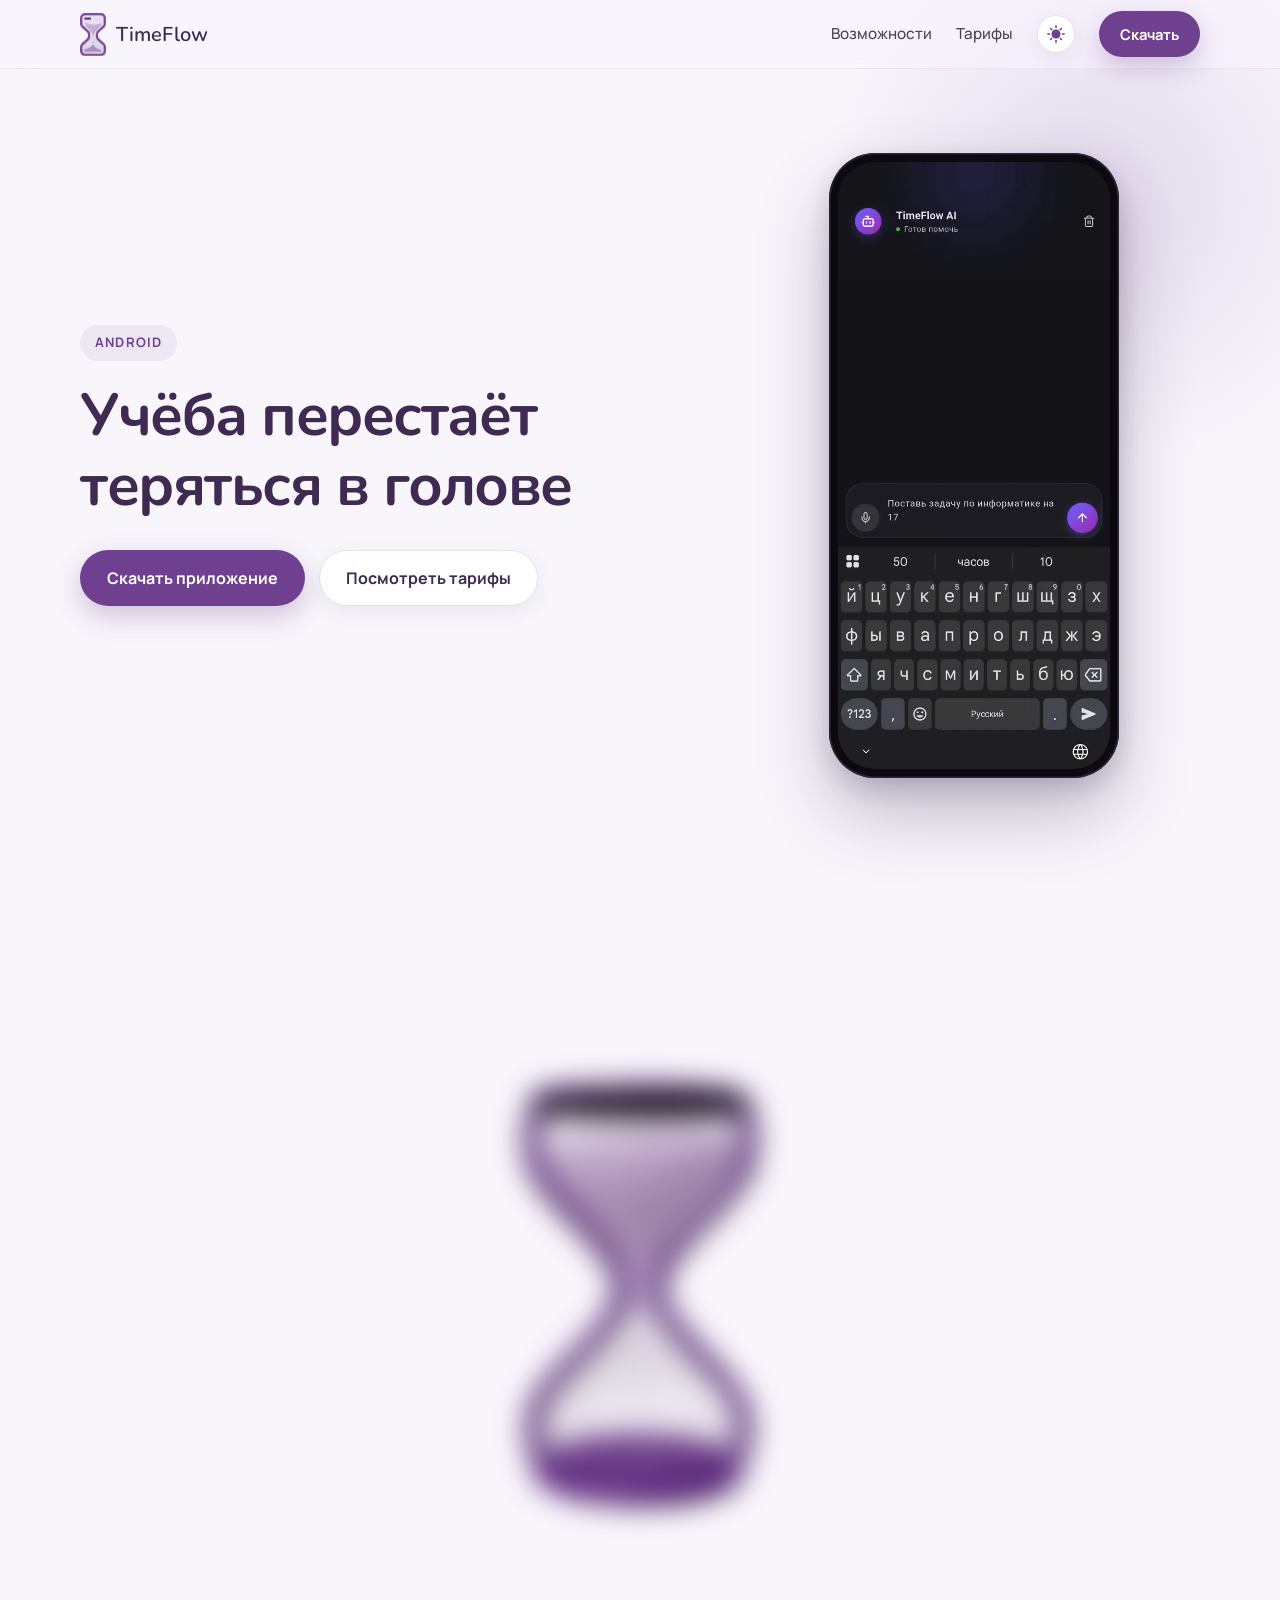
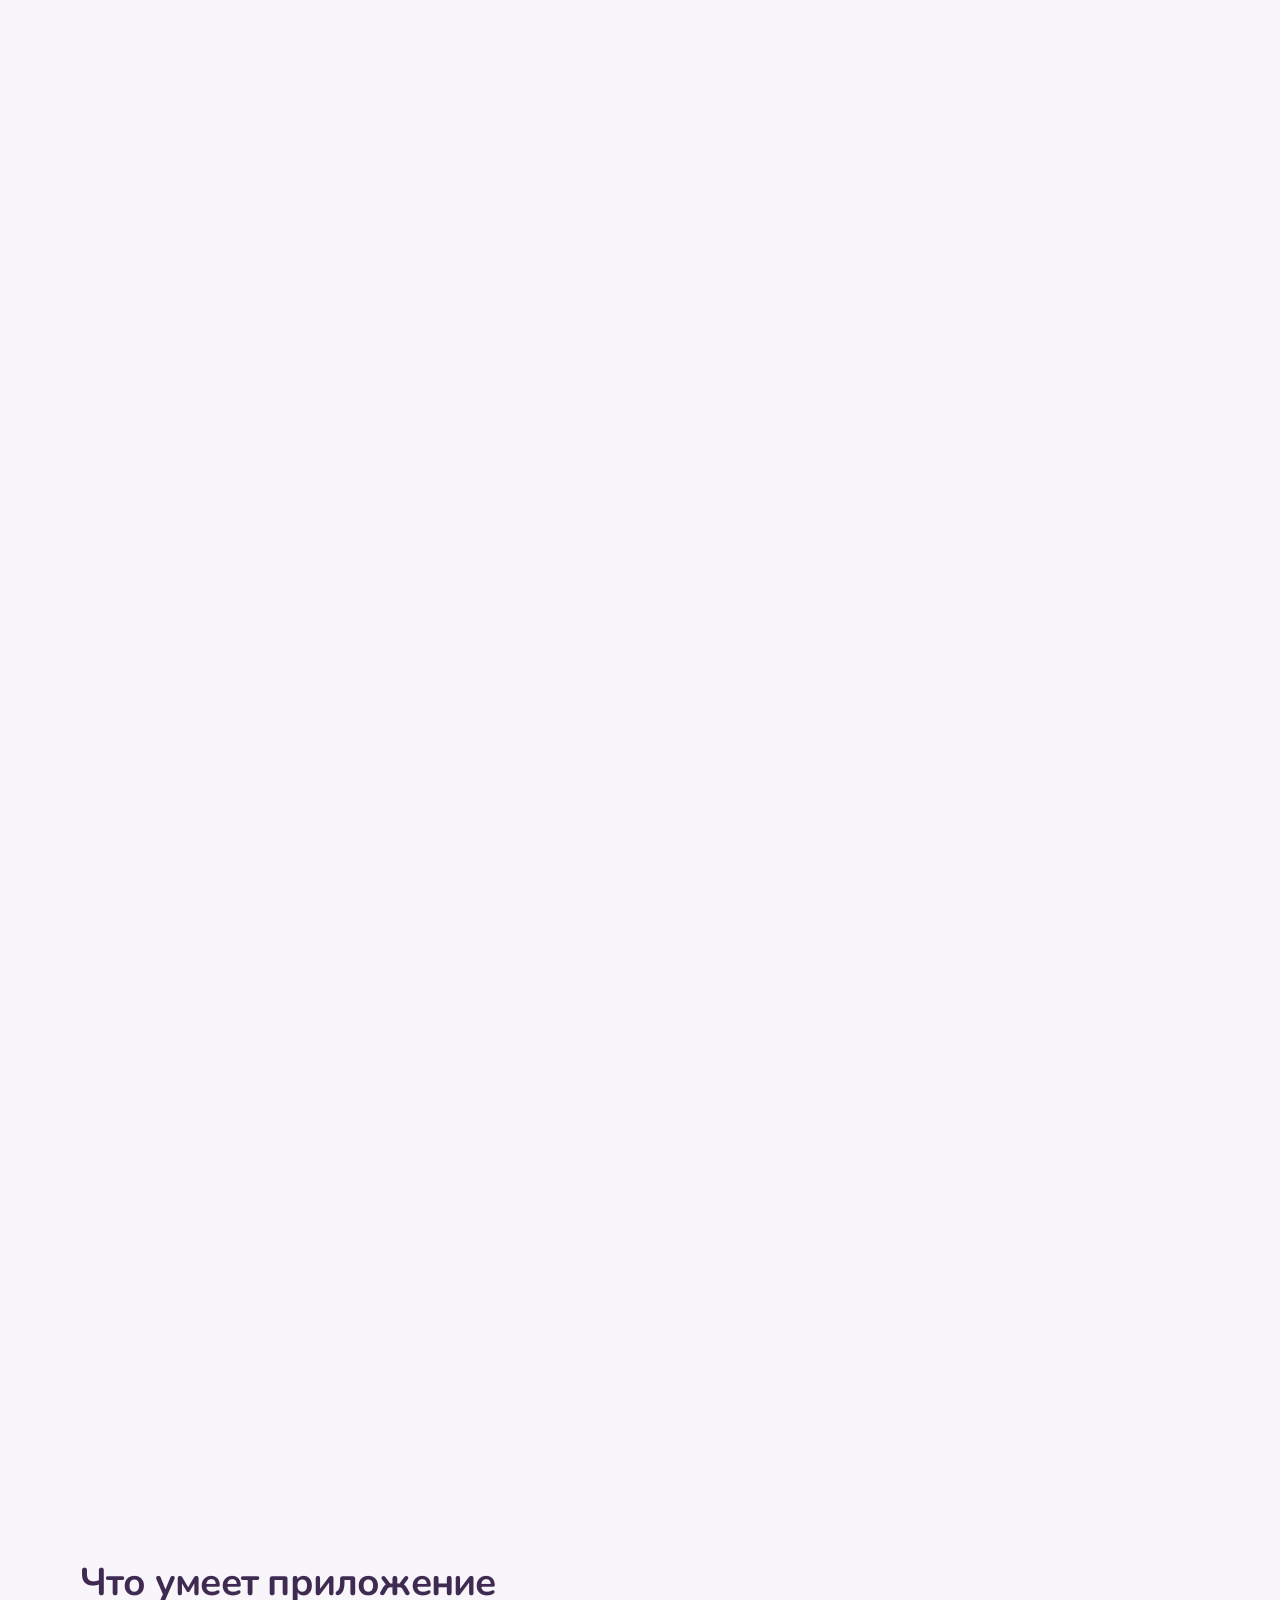
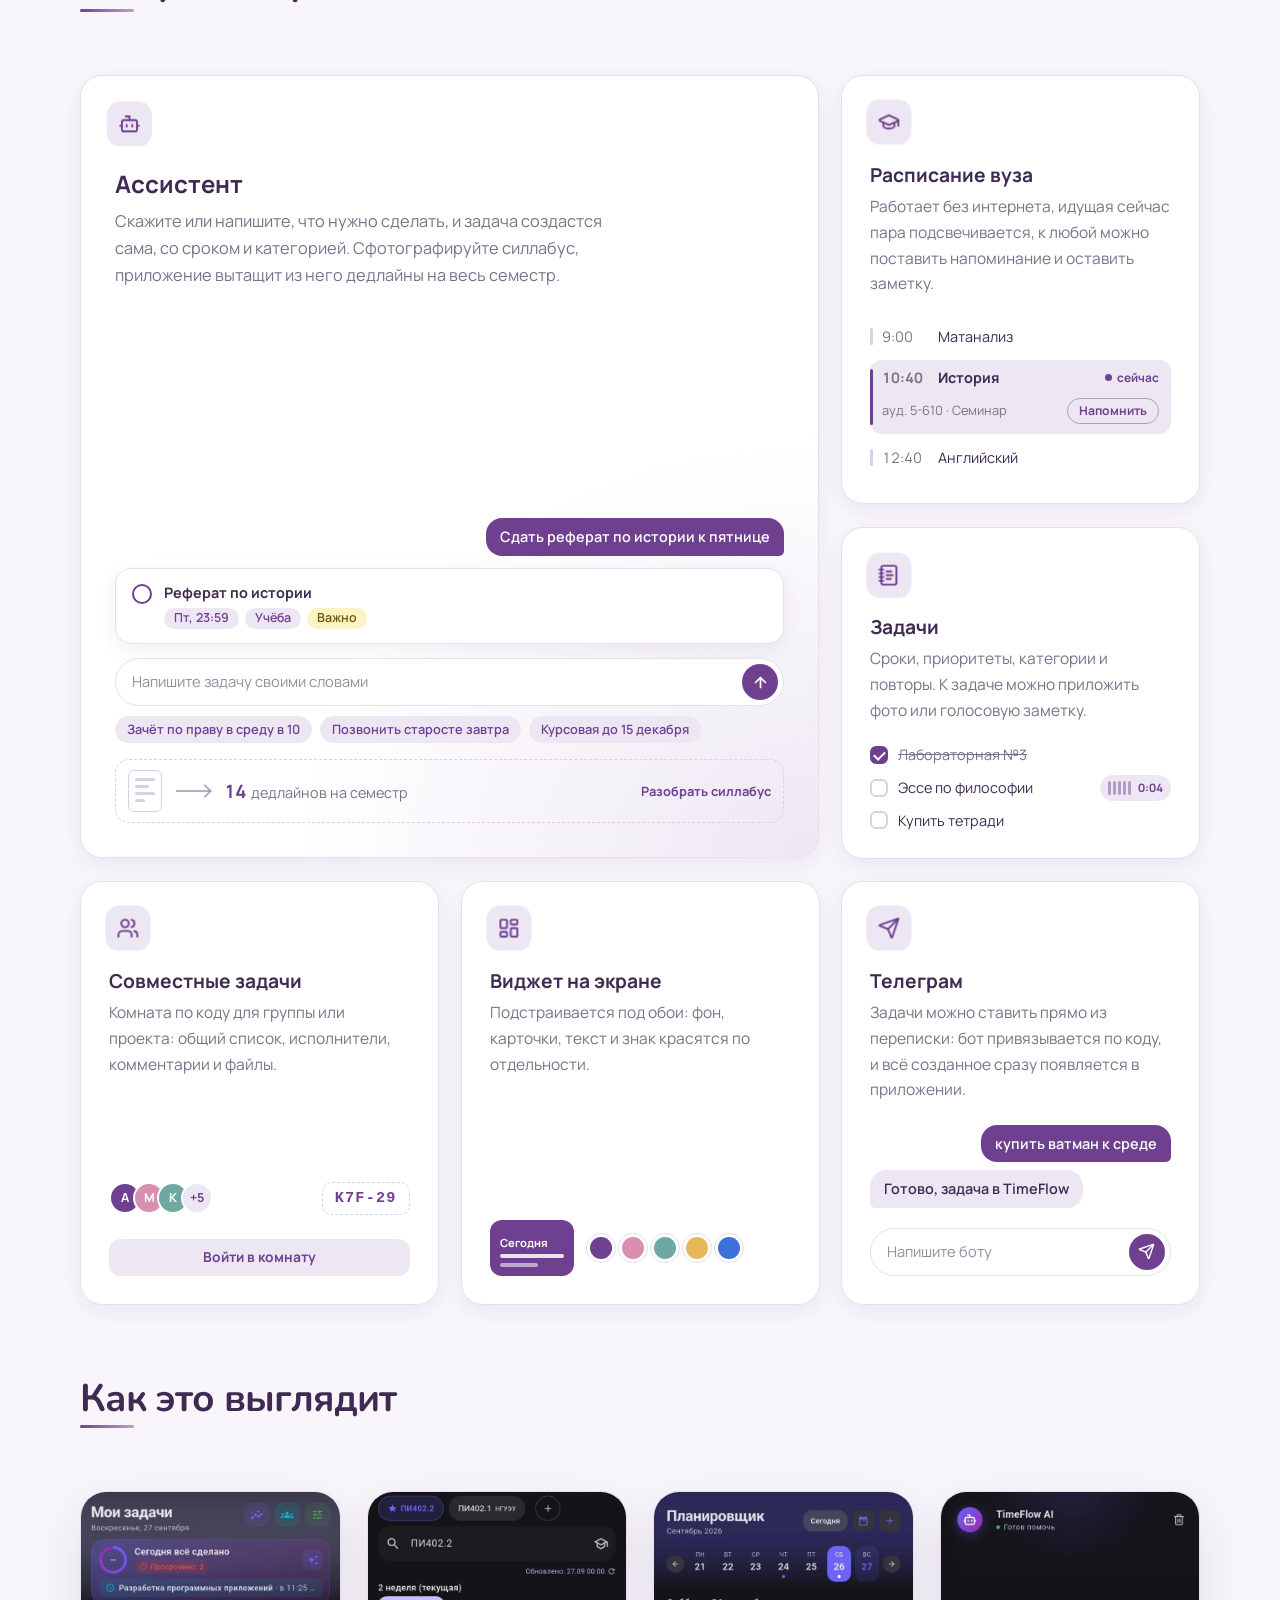
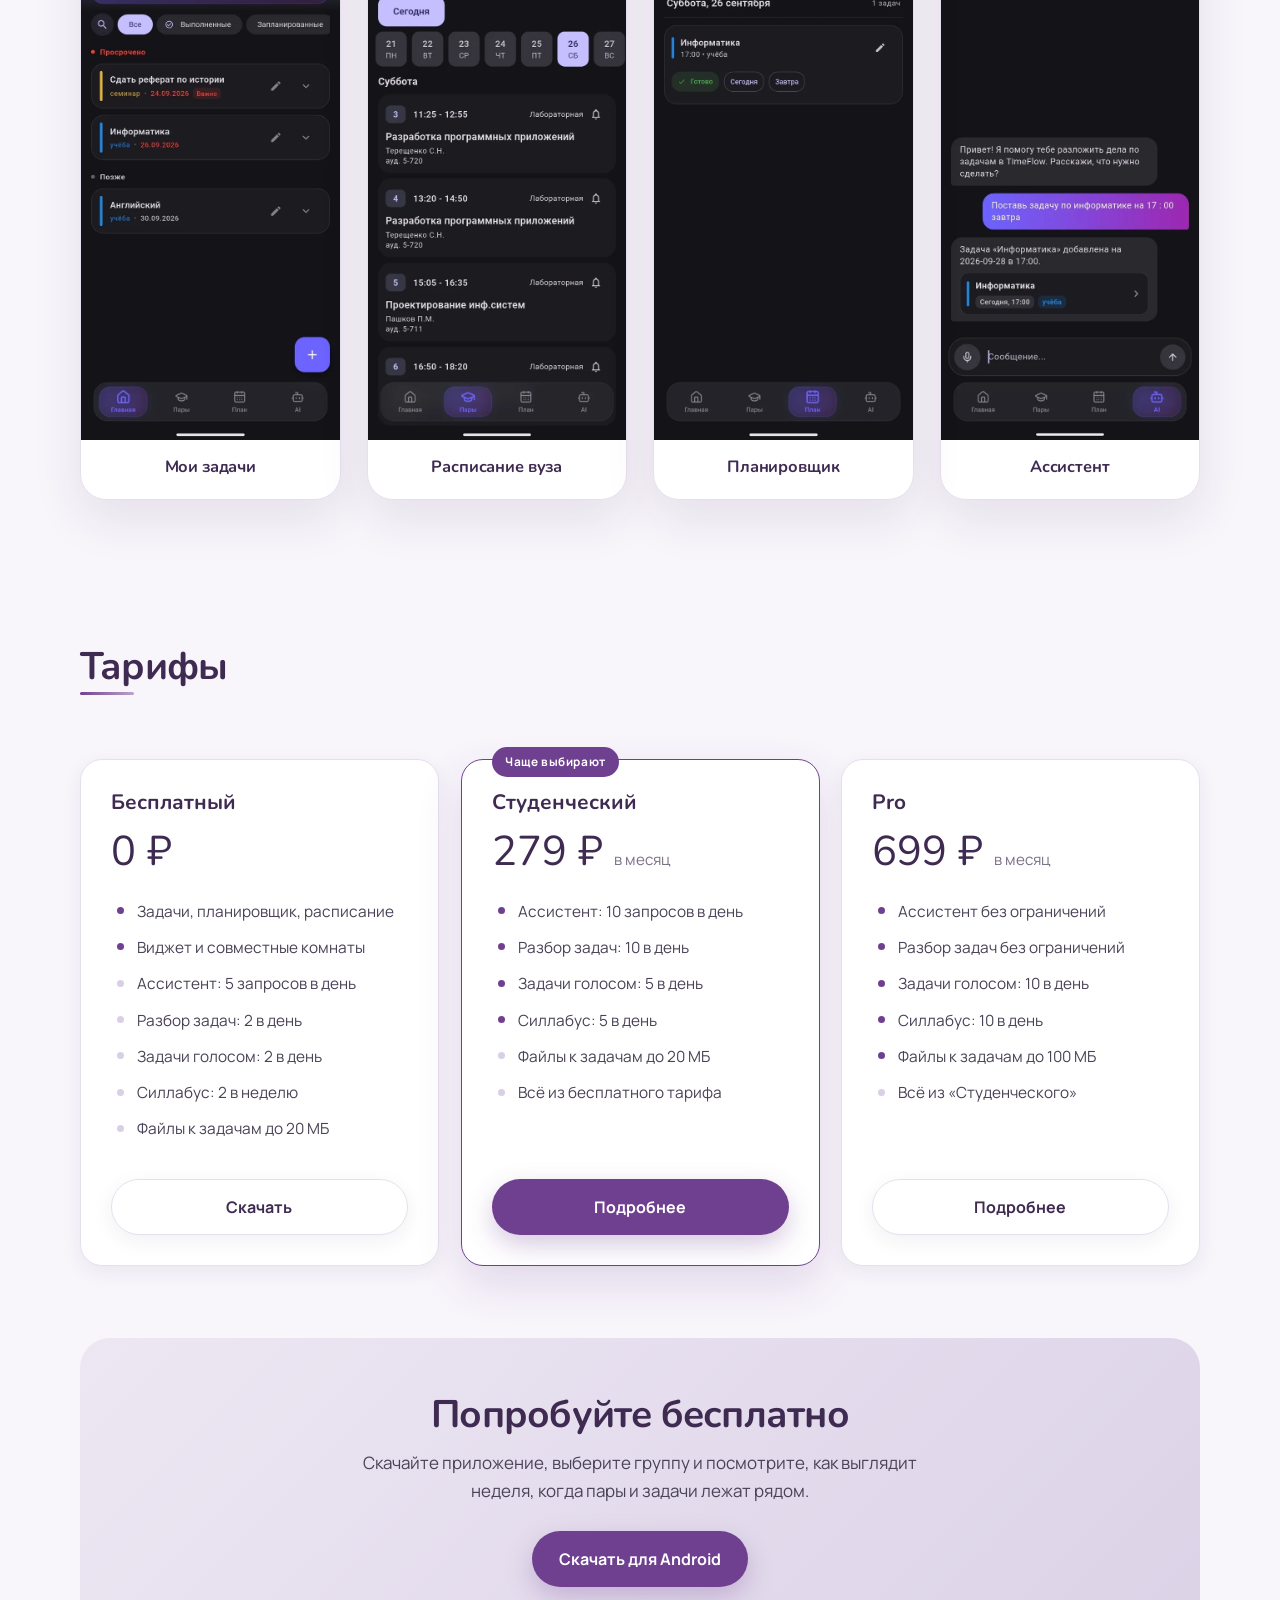
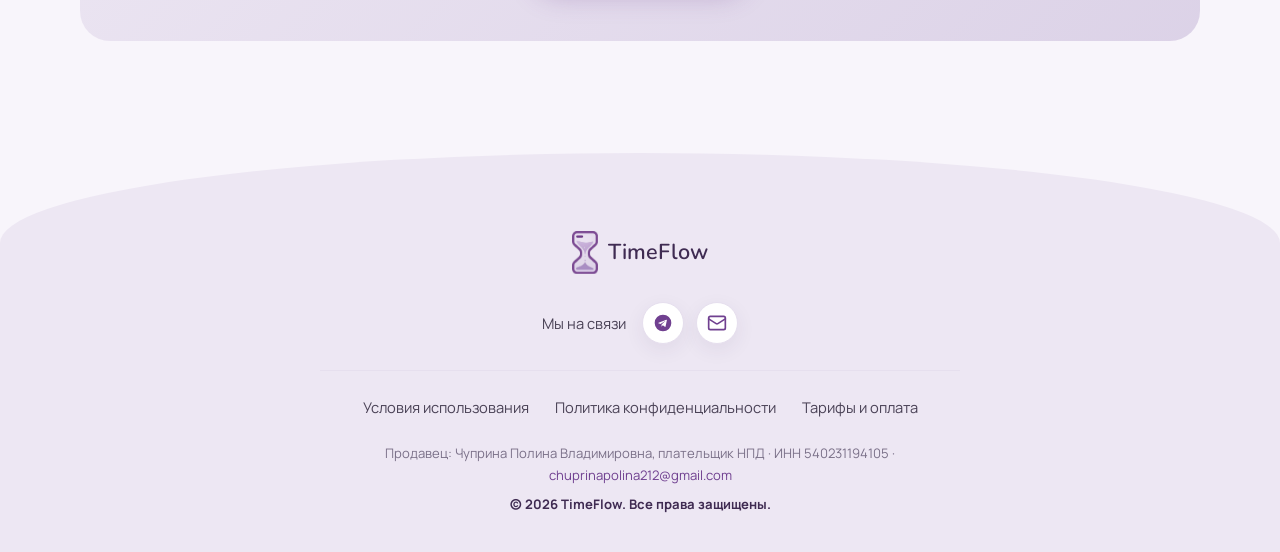
==== commit 893483ad: "Новые скриншоты приложения, без строки состояния Четыре экрана в «Как это выглядит» заменены свежими" ====
--- a/index.html
+++ b/index.html
@@ -354,25 +354,25 @@
     <div class="shots">
       <div class="shot-slot">
         <figure class="shot">
-          <img src="assets/tasks.webp" alt="Экран «Мои задачи»: задачи на сегодня и на потом" loading="lazy" width="620" height="1384">
+          <img src="assets/tasks.webp" alt="Экран «Мои задачи»: просроченные задачи и задачи на потом" loading="lazy" width="620" height="1315">
           <figcaption>Мои задачи</figcaption>
         </figure>
       </div>
       <div class="shot-slot">
         <figure class="shot">
-          <img src="assets/schedule.webp" alt="Расписание пар группы на пятницу" loading="lazy" width="620" height="1384">
+          <img src="assets/schedule.webp" alt="Расписание пар группы на субботу" loading="lazy" width="620" height="1315">
           <figcaption>Расписание вуза</figcaption>
         </figure>
       </div>
       <div class="shot-slot">
         <figure class="shot">
-          <img src="assets/planner.webp" alt="Планировщик: неделя и задачи на выбранный день" loading="lazy" width="620" height="1384">
+          <img src="assets/planner.webp" alt="Планировщик: неделя и задачи на выбранный день" loading="lazy" width="620" height="1315">
           <figcaption>Планировщик</figcaption>
         </figure>
       </div>
       <div class="shot-slot">
         <figure class="shot">
-          <img src="assets/assistant.webp" alt="Чат с ассистентом: задача создаётся по одной фразе" loading="lazy" width="620" height="1384">
+          <img src="assets/assistant.webp" alt="Чат с ассистентом: задача создаётся по одной фразе и сразу видна карточкой" loading="lazy" width="620" height="1315">
           <figcaption>Ассистент</figcaption>
         </figure>
       </div>
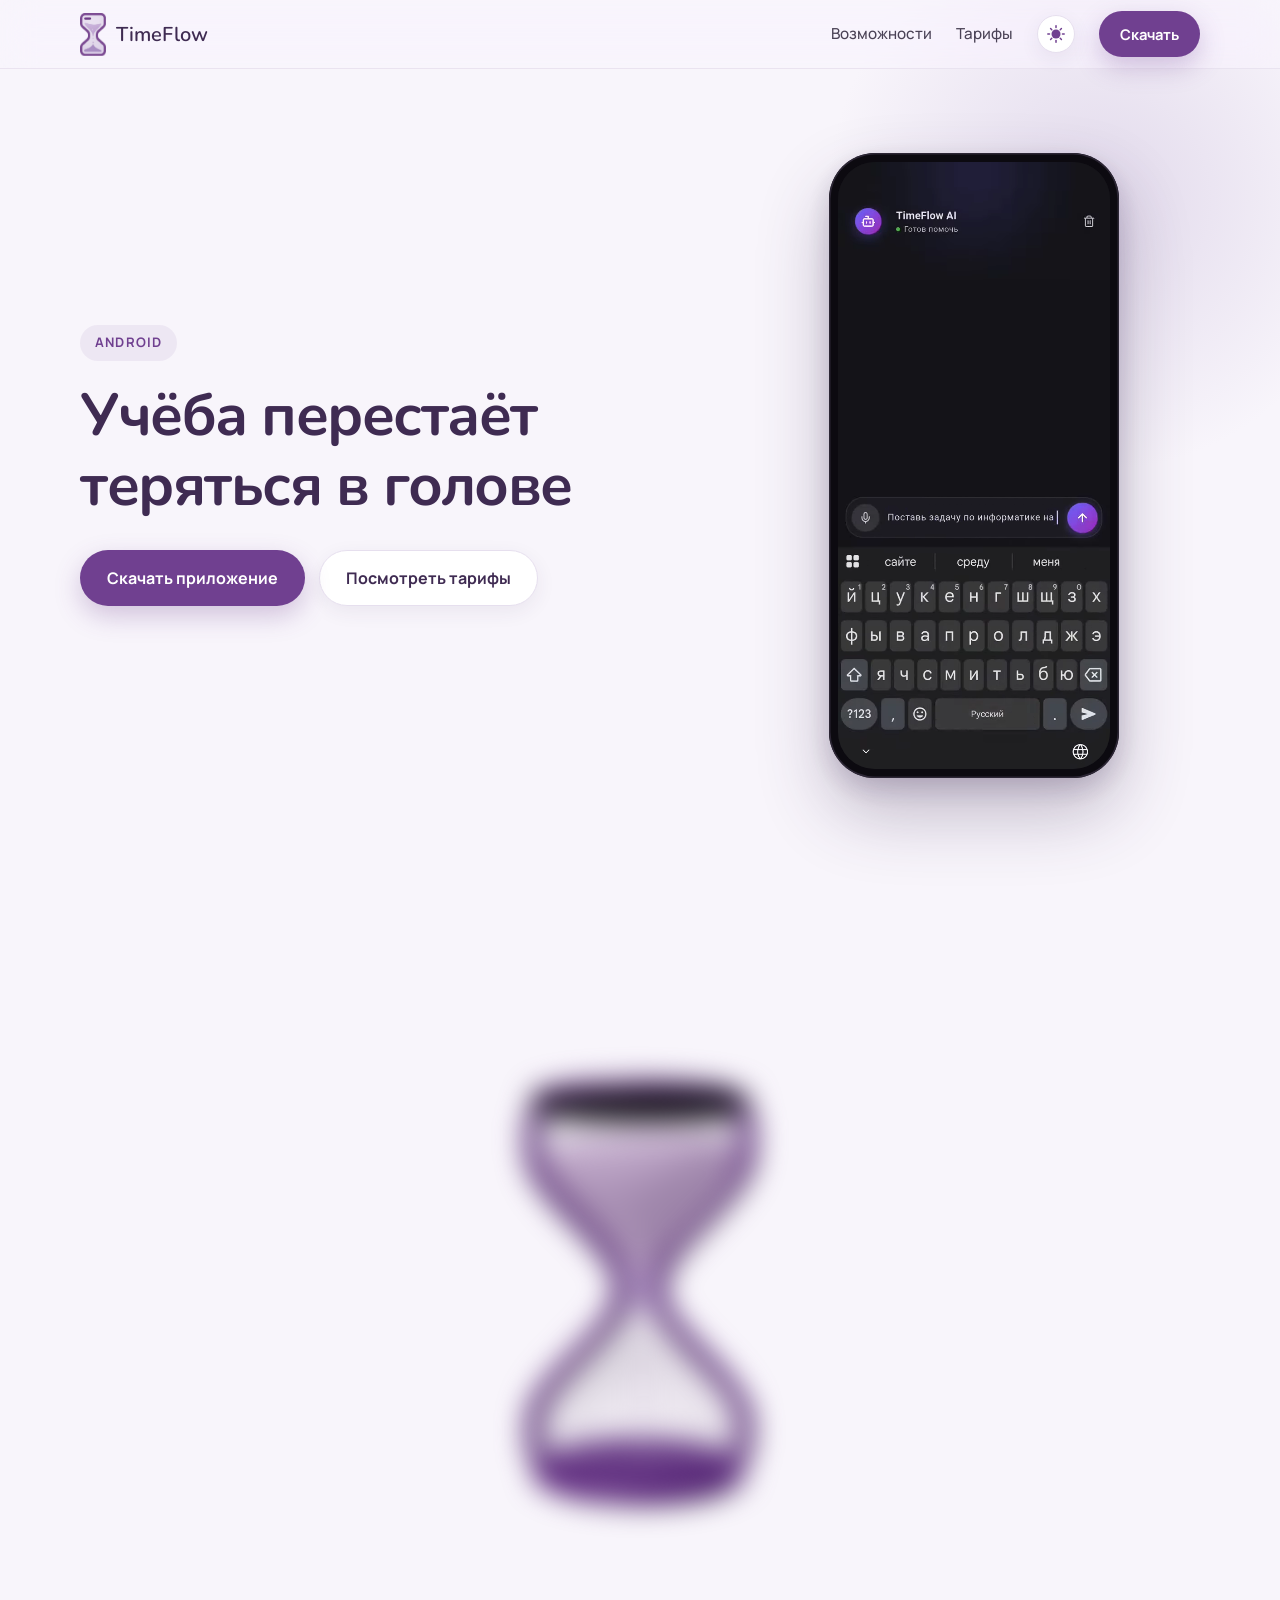
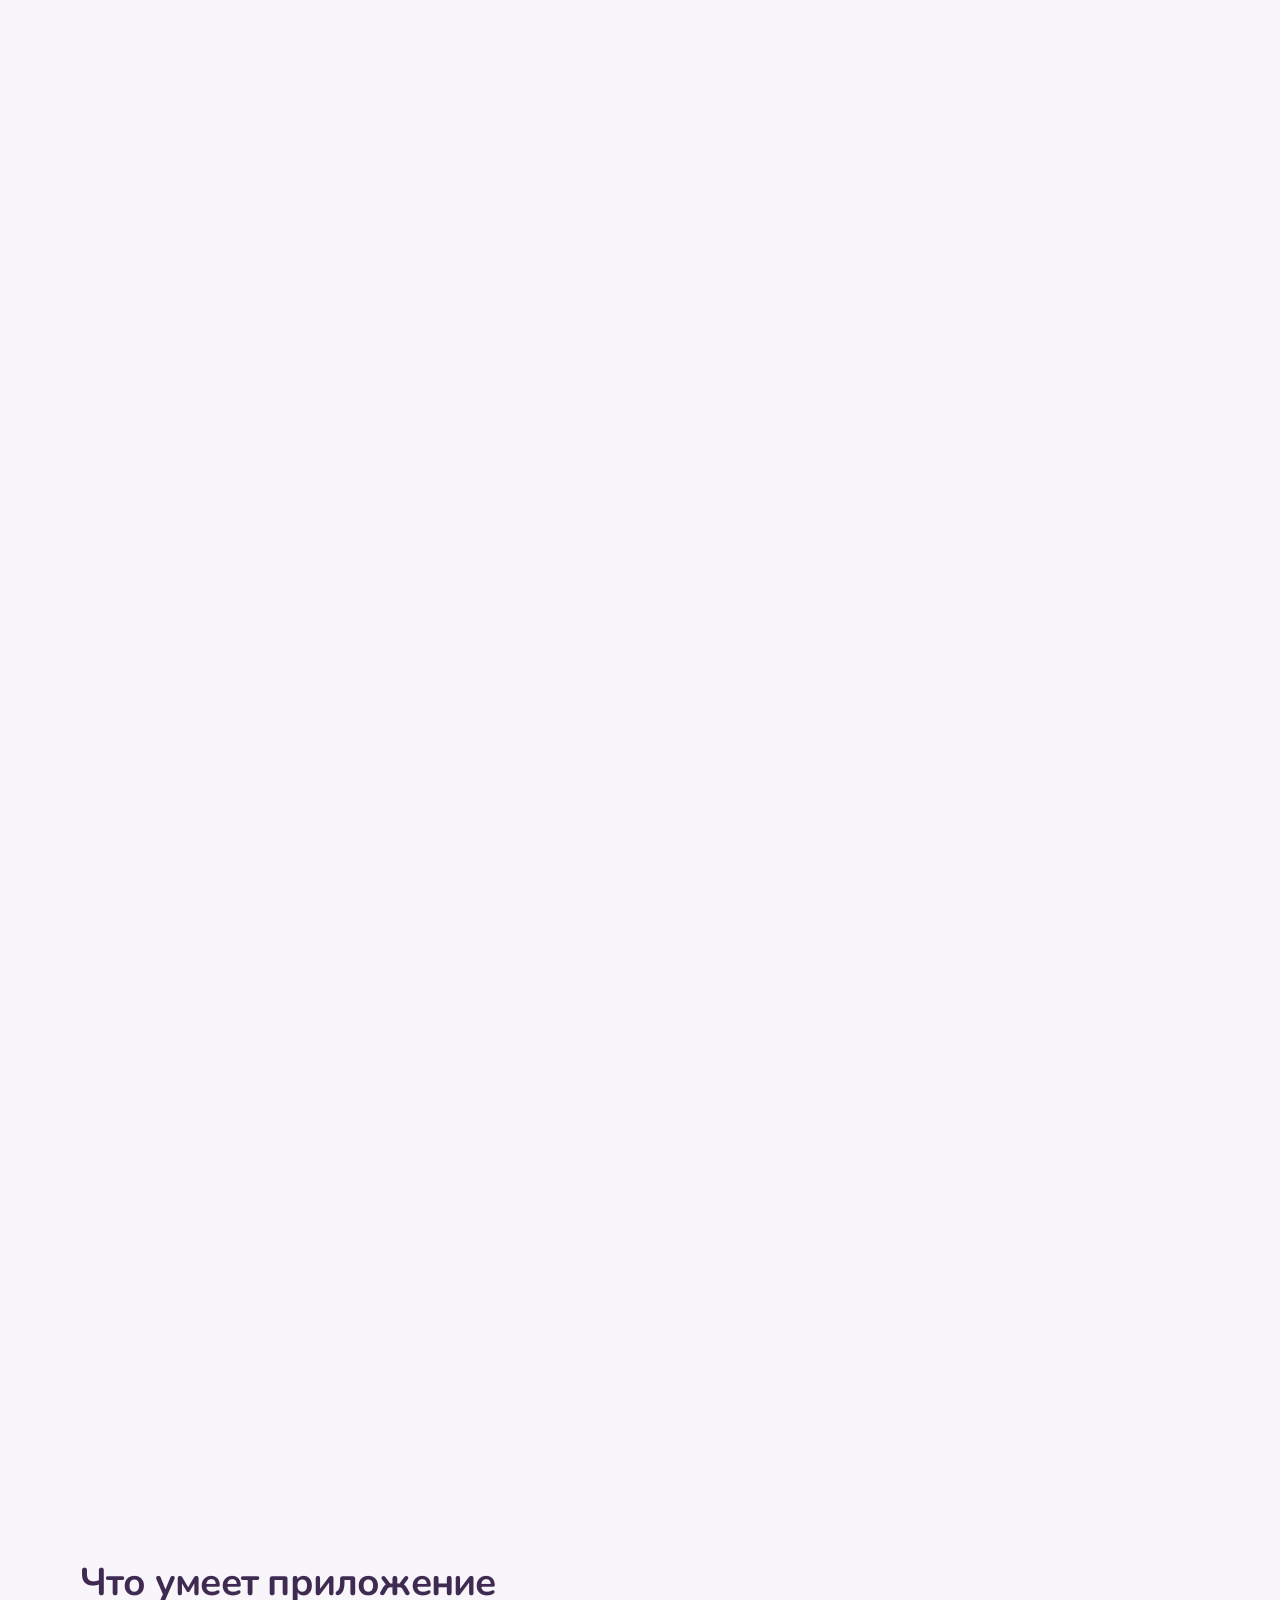
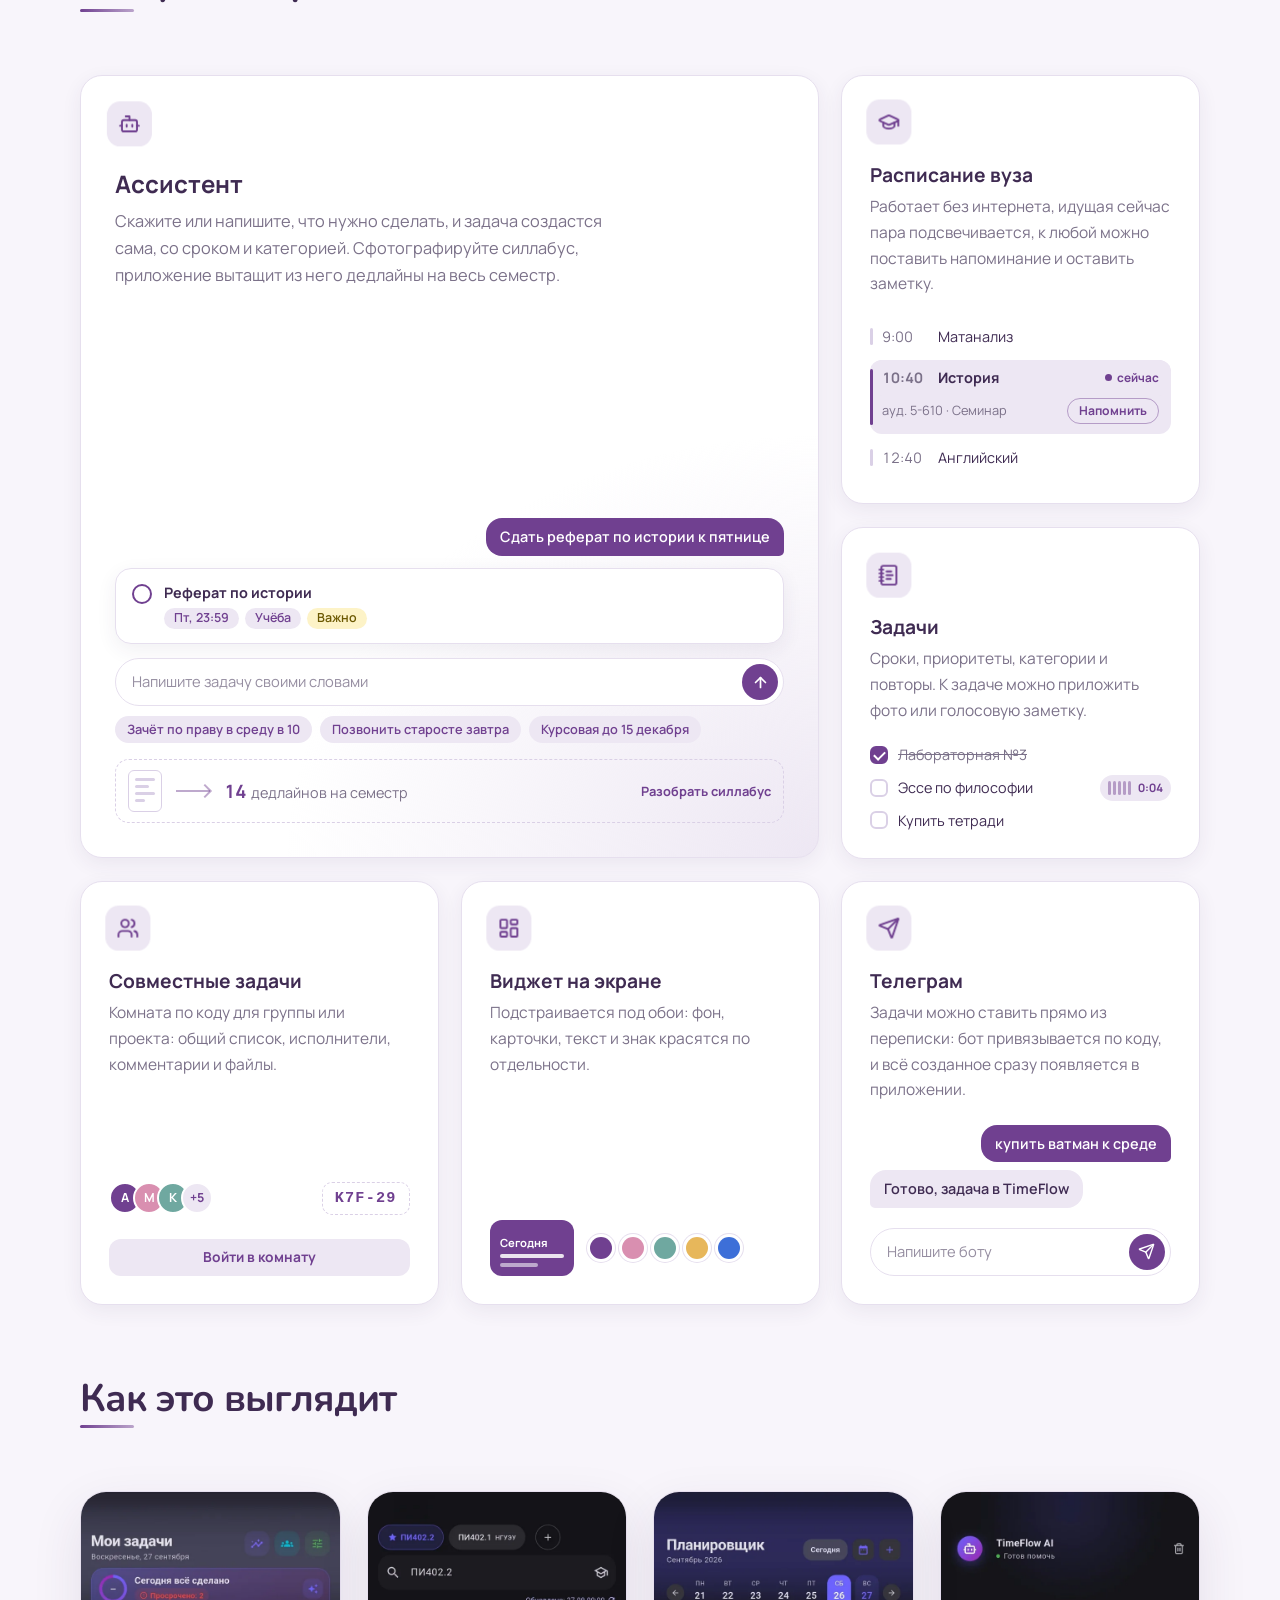
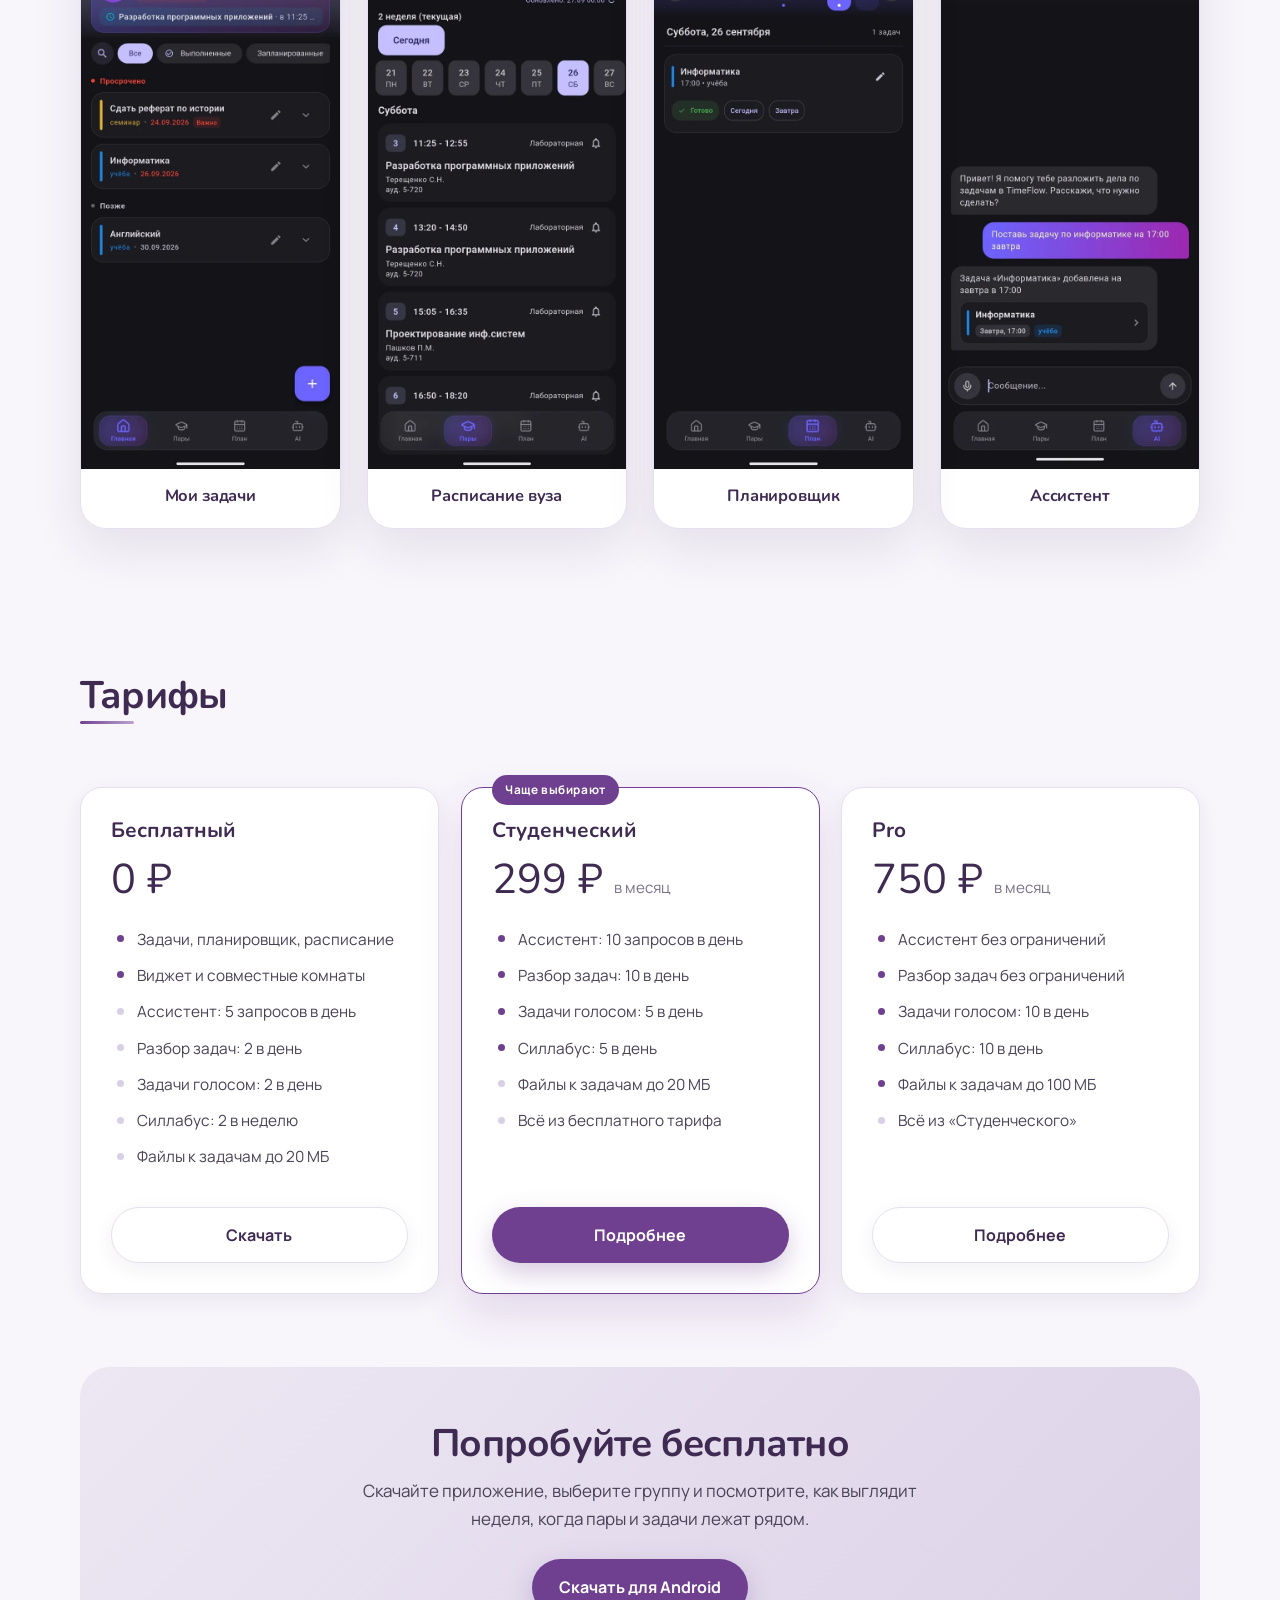
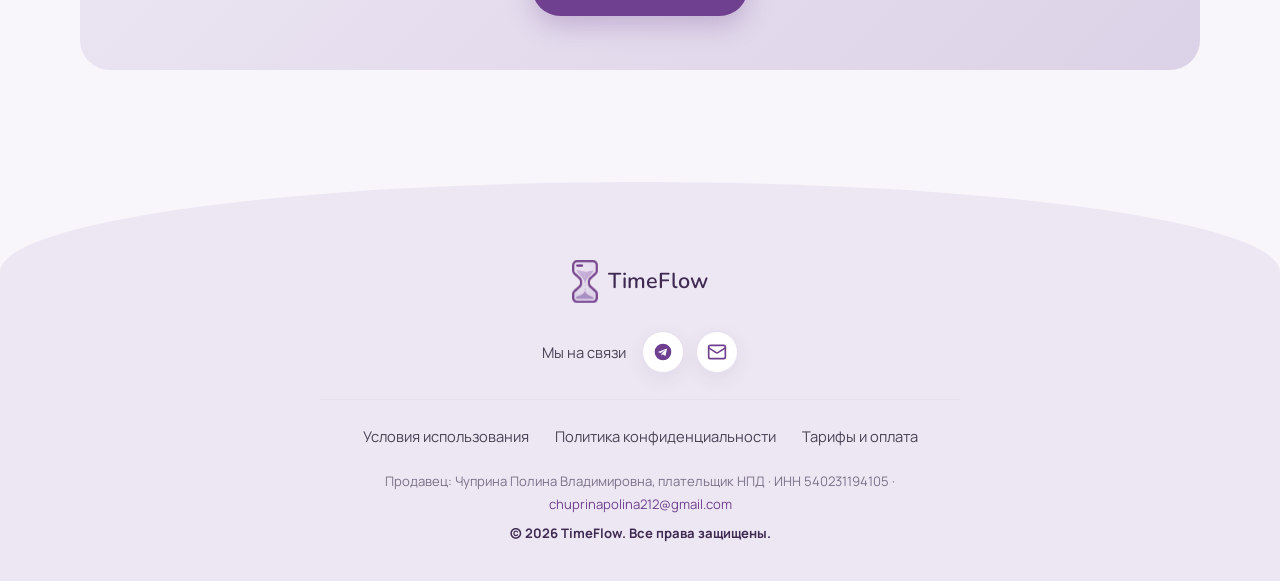
==== commit 40410dba: "Новые скриншоты приложения, строка состояния закрашена Четыре экрана в «Как это выглядит» заменены с" ====
--- a/index.html
+++ b/index.html
@@ -354,25 +354,25 @@
     <div class="shots">
       <div class="shot-slot">
         <figure class="shot">
-          <img src="assets/tasks.webp" alt="Экран «Мои задачи»: просроченные задачи и задачи на потом" loading="lazy" width="620" height="1315">
+          <img src="assets/tasks.webp" alt="Экран «Мои задачи»: просроченные задачи и задачи на потом" loading="lazy" width="620" height="1384">
           <figcaption>Мои задачи</figcaption>
         </figure>
       </div>
       <div class="shot-slot">
         <figure class="shot">
-          <img src="assets/schedule.webp" alt="Расписание пар группы на субботу" loading="lazy" width="620" height="1315">
+          <img src="assets/schedule.webp" alt="Расписание пар группы на субботу" loading="lazy" width="620" height="1384">
           <figcaption>Расписание вуза</figcaption>
         </figure>
       </div>
       <div class="shot-slot">
         <figure class="shot">
-          <img src="assets/planner.webp" alt="Планировщик: неделя и задачи на выбранный день" loading="lazy" width="620" height="1315">
+          <img src="assets/planner.webp" alt="Планировщик: неделя и задачи на выбранный день" loading="lazy" width="620" height="1384">
           <figcaption>Планировщик</figcaption>
         </figure>
       </div>
       <div class="shot-slot">
         <figure class="shot">
-          <img src="assets/assistant.webp" alt="Чат с ассистентом: задача создаётся по одной фразе и сразу видна карточкой" loading="lazy" width="620" height="1315">
+          <img src="assets/assistant.webp" alt="Чат с ассистентом: задача создаётся по одной фразе и сразу видна карточкой" loading="lazy" width="620" height="1384">
           <figcaption>Ассистент</figcaption>
         </figure>
       </div>
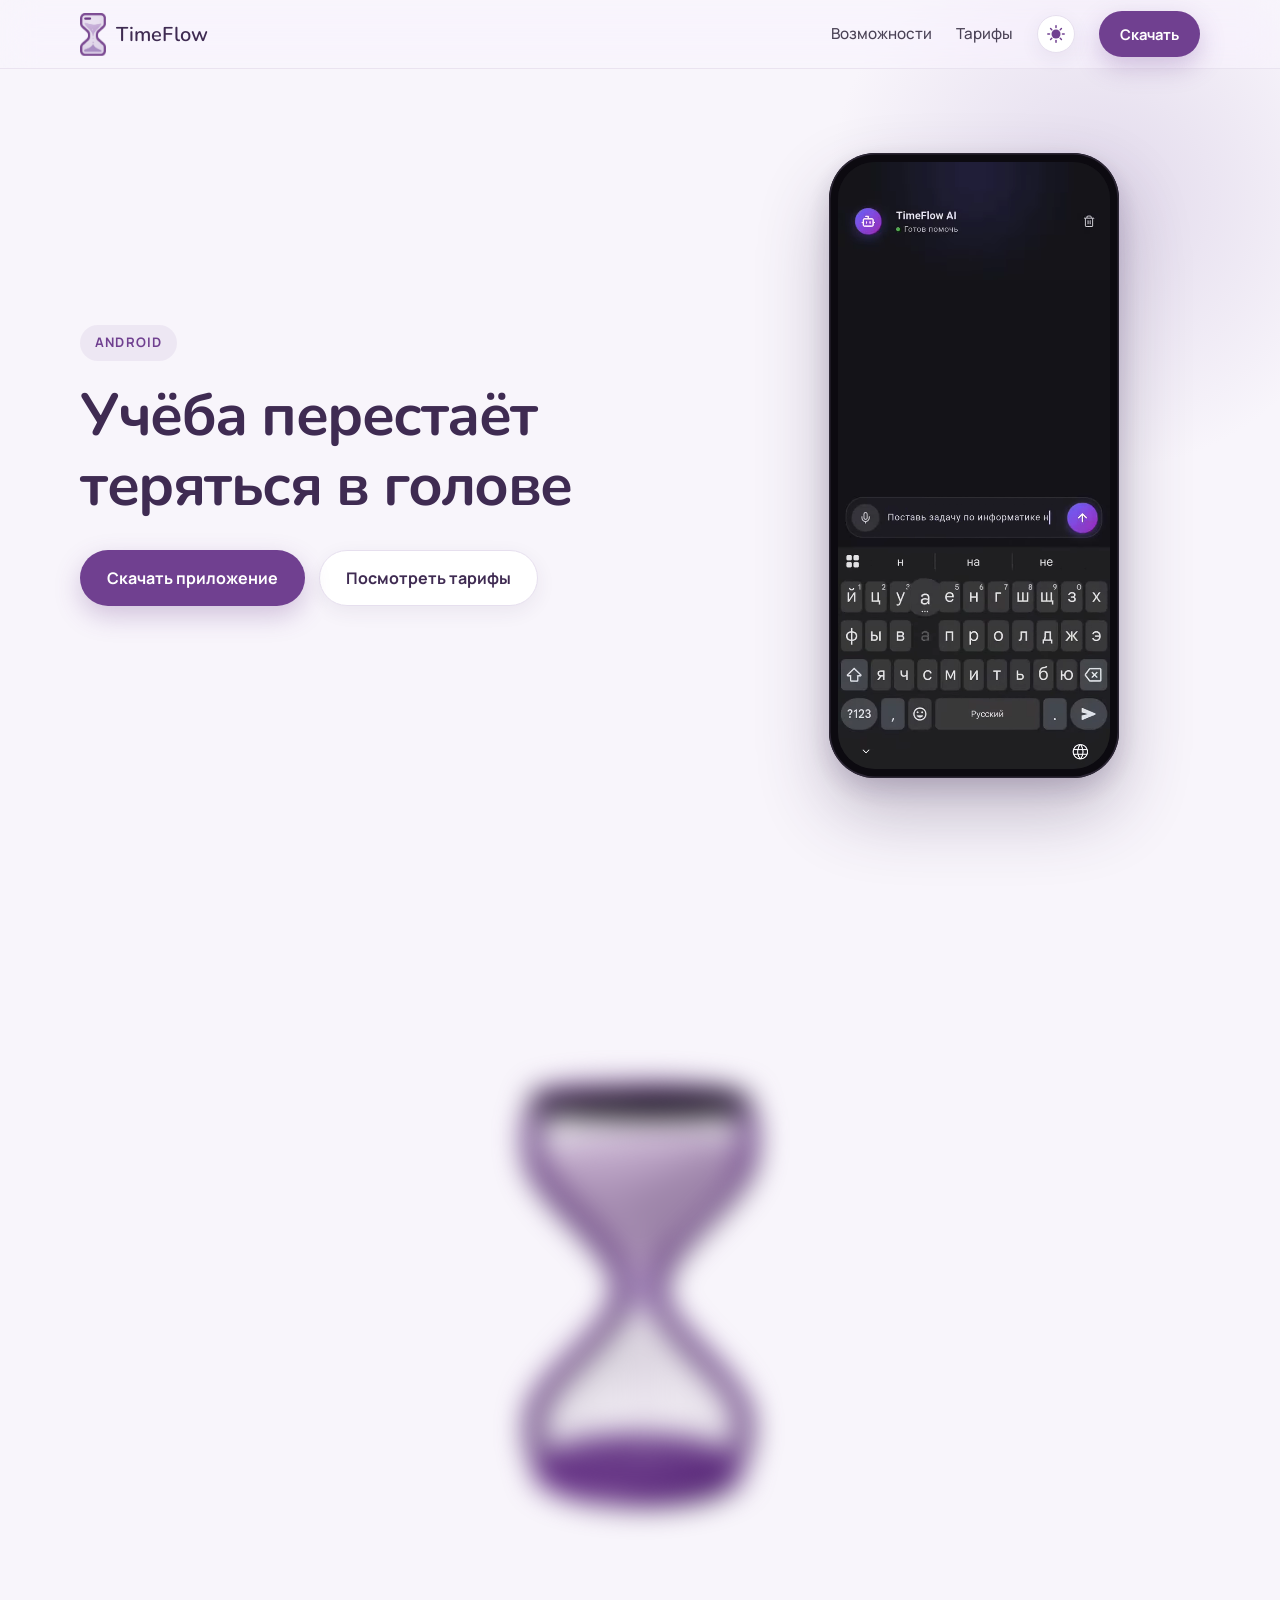
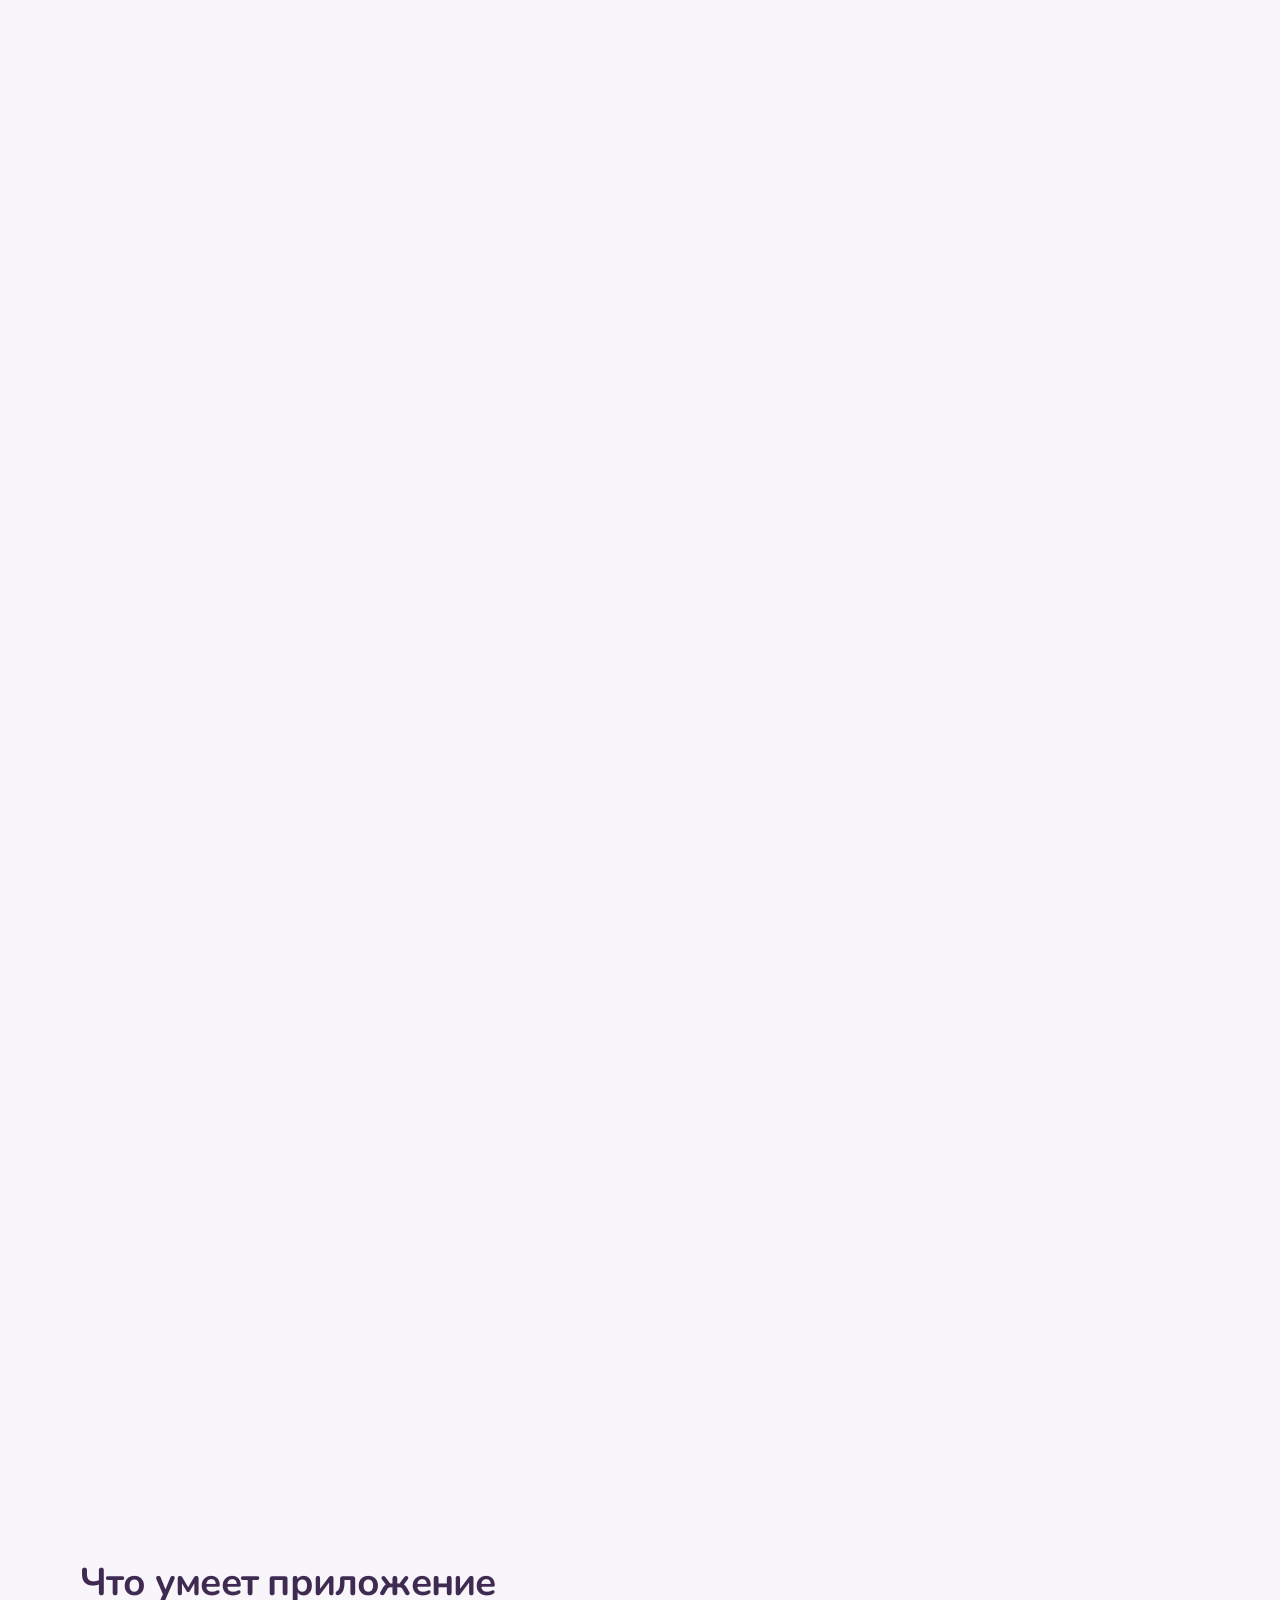
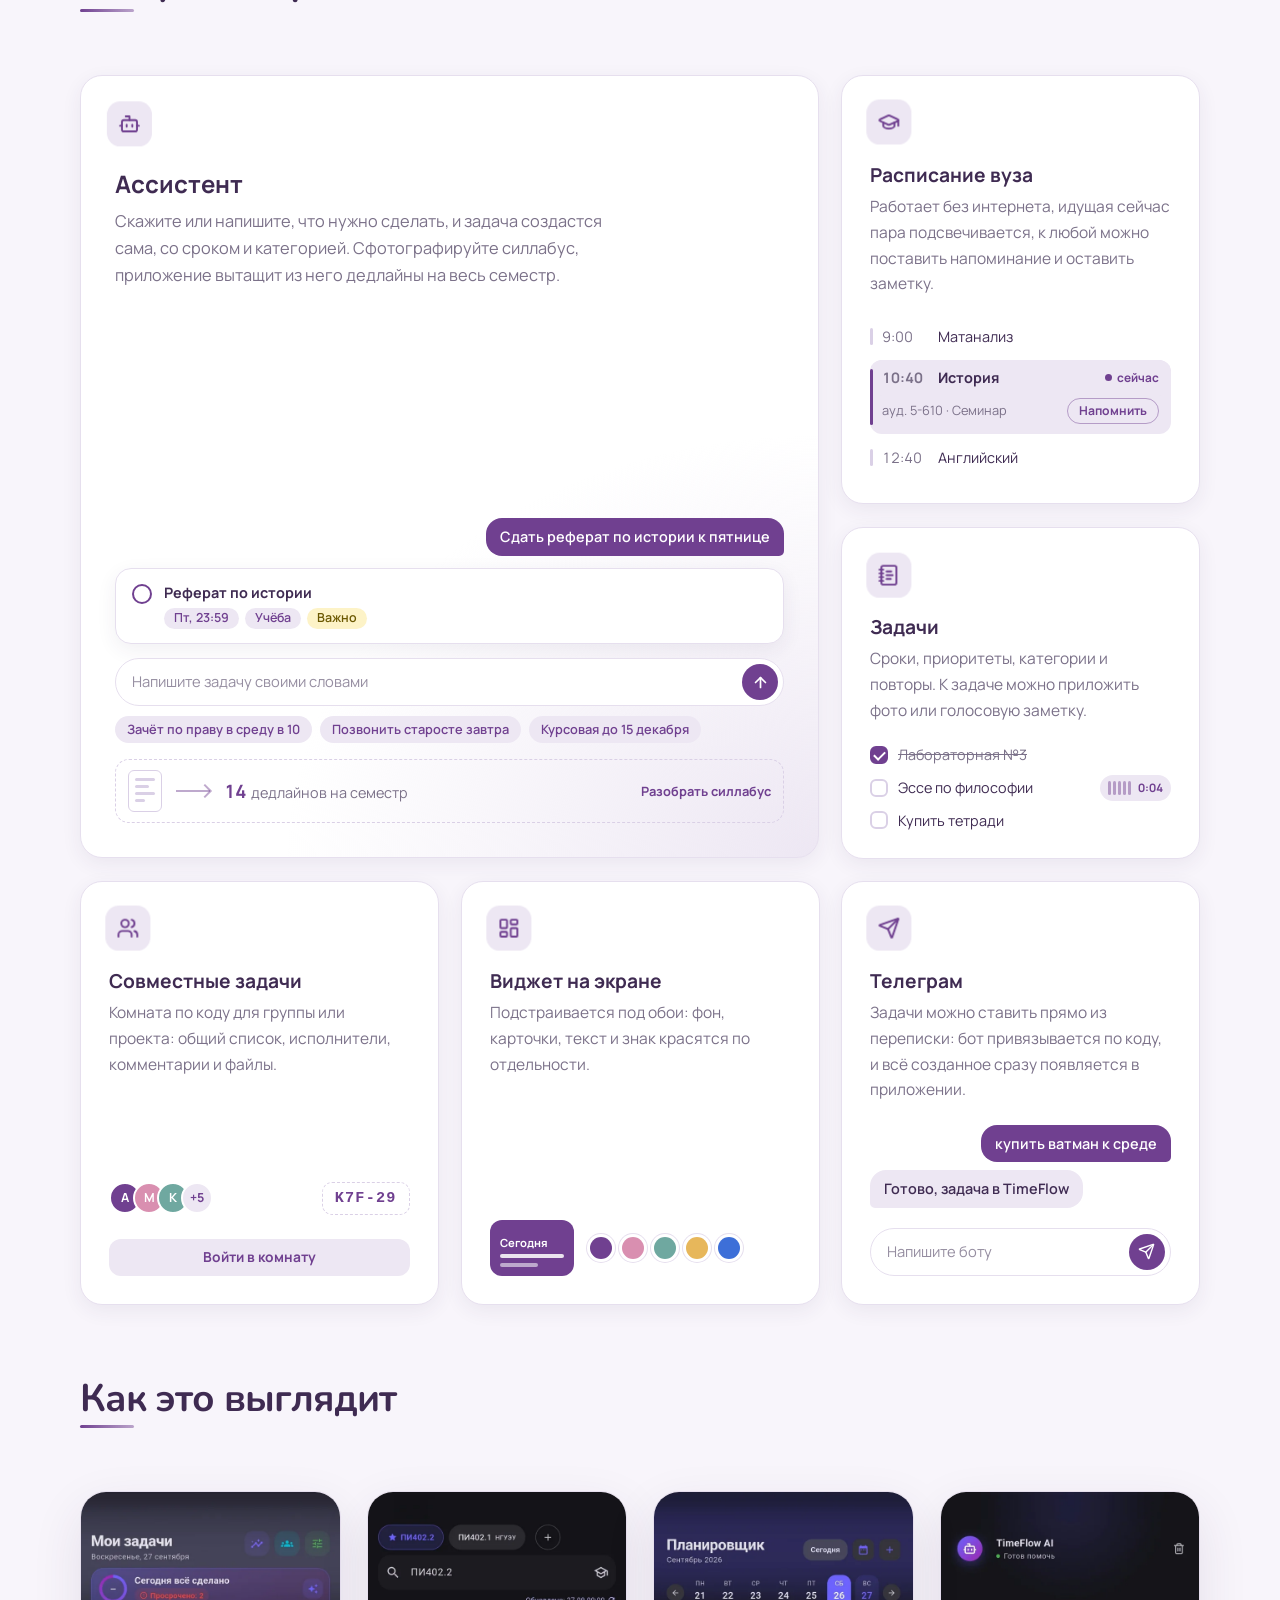
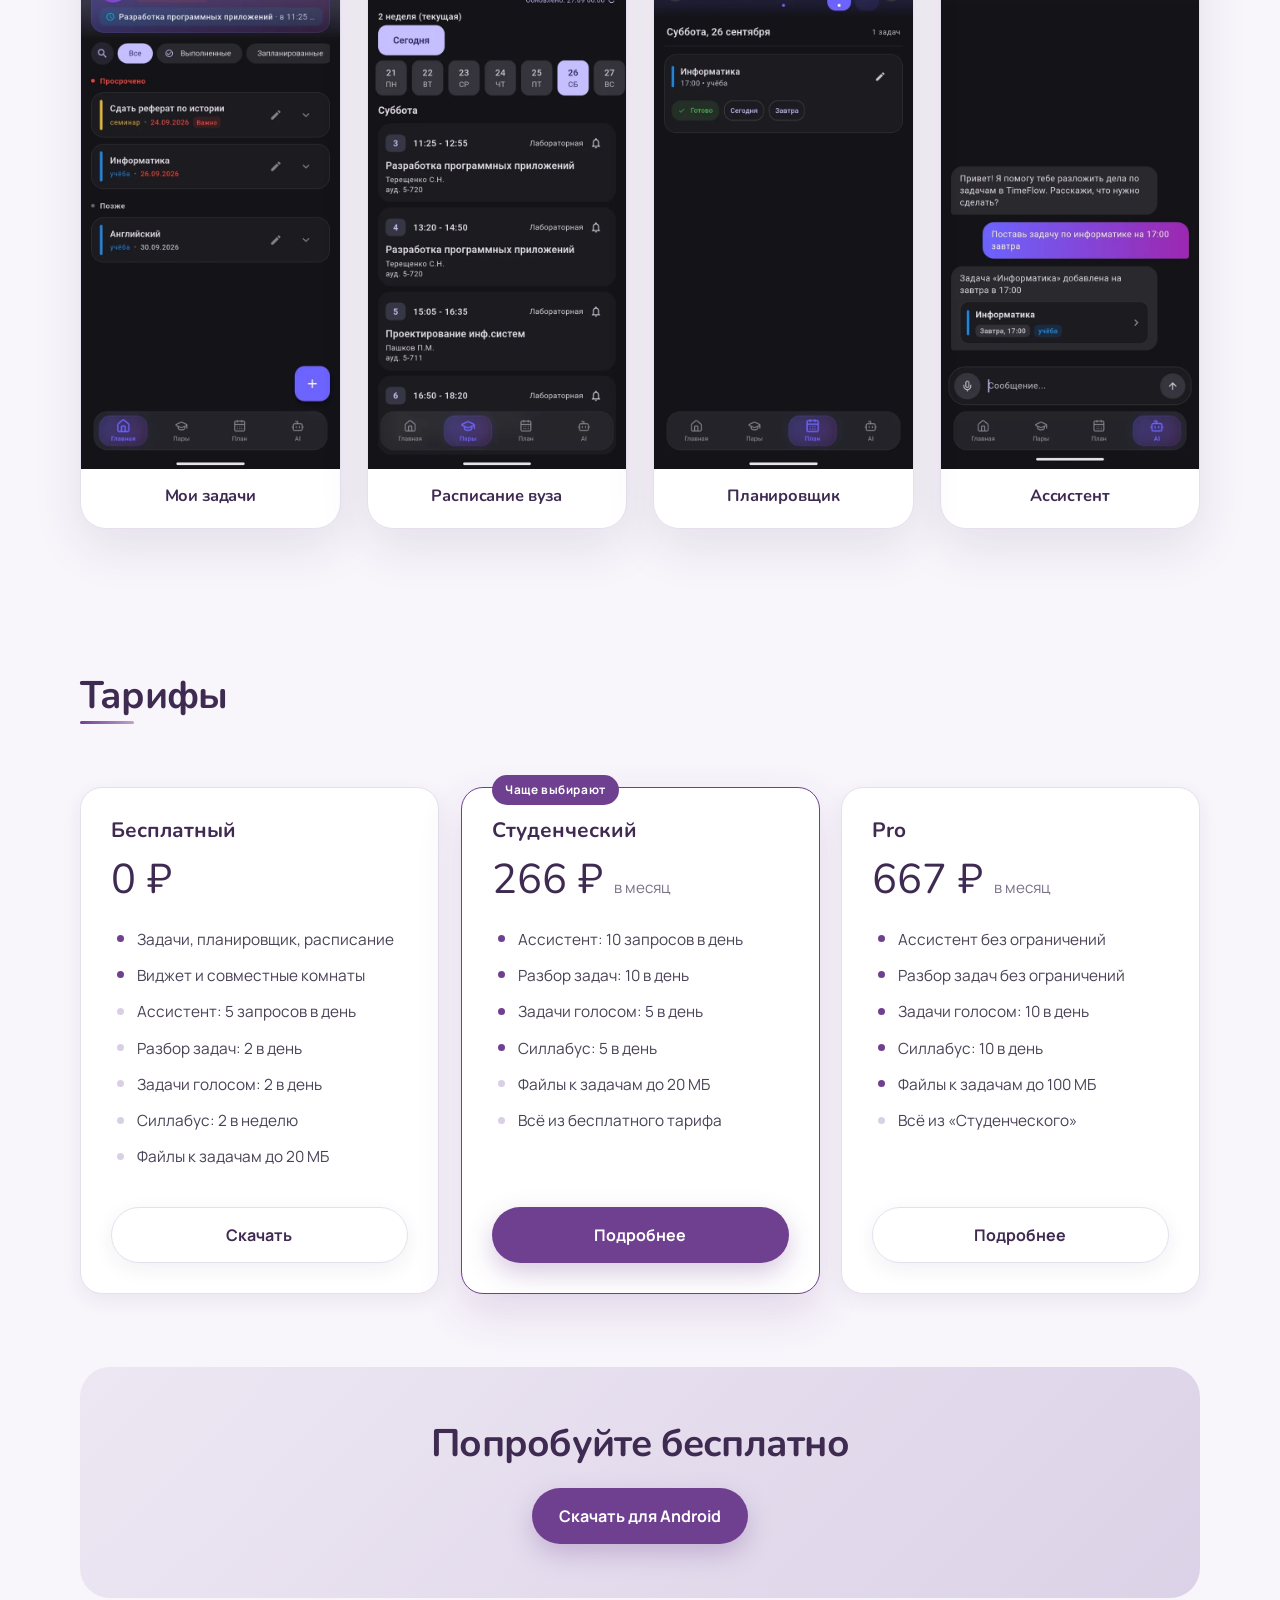
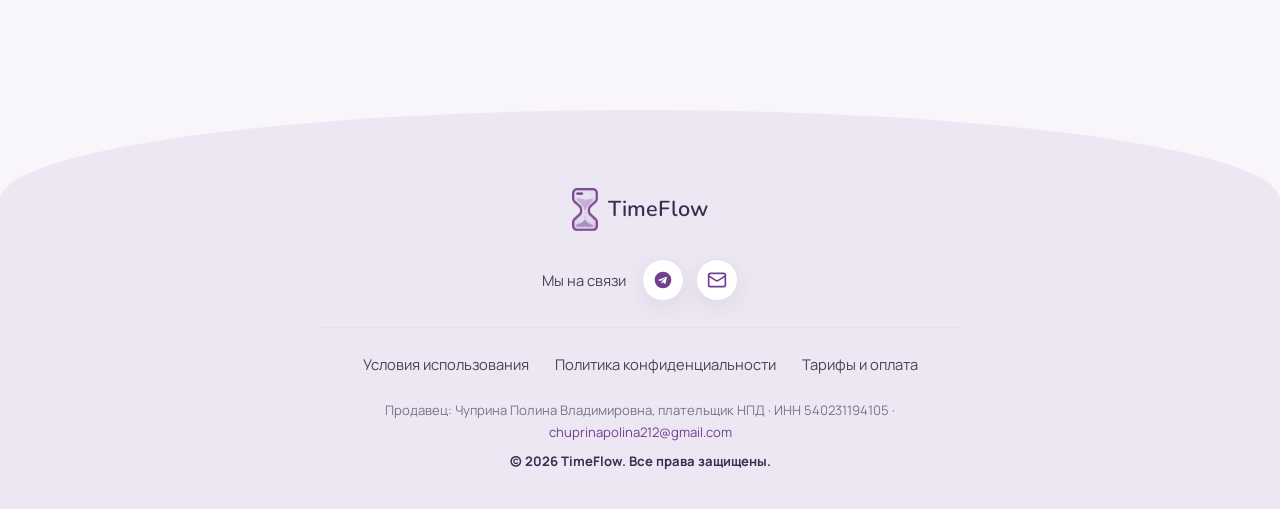
==== commit 6d76e7ff: "Блок «Попробуйте бесплатно» без поясняющего абзаца Co-Authored-By: Claude Opus 5.5 <noreply@anthropi" ====
--- a/index.html
+++ b/index.html
@@ -437,11 +437,7 @@
   <div class="wrap">
     <div class="strip reveal">
       <h2>Попробуйте бесплатно</h2>
-      <p>
-        Скачайте приложение, выберите группу и посмотрите, как выглядит
-        неделя, когда пары и задачи лежат рядом.
-      </p>
-      <div style="margin-top:26px">
+      <div style="margin-top:22px">
         <a class="btn btn-main" href="https://github.com/Sanerkaa/timeflow-site/releases/latest/download/TimeFlow.apk">Скачать для Android</a>
       </div>
     </div>
--- a/assets/style.css
+++ b/assets/style.css
@@ -1140,6 +1140,41 @@
   color: var(--plum);
 }
 
+/* Появление подвала: полукруг поднимается из нижней кромки, как солнце
+   из-за горизонта, и раскрывается во всю ширину, а следом по очереди
+   всплывают знак, связь, ссылки и копирайт. Прячем только при живом
+   скрипте — класс is-in ставит site.js, как и у .reveal. */
+.foot-arc {
+  clip-path: ellipse(100% 300% at 50% 100%);
+  transition: clip-path 1.2s cubic-bezier(.2, .7, .2, 1);
+}
+.js .foot:not(.is-in) .foot-arc { clip-path: ellipse(22% 0% at 50% 100%); }
+
+.foot-arc .wrap > * {
+  transition:
+    opacity .6s ease var(--foot-delay, 0ms),
+    transform .7s cubic-bezier(.2, .7, .3, 1) var(--foot-delay, 0ms);
+}
+.js .foot:not(.is-in) .foot-arc .wrap > * { opacity: 0; transform: translateY(18px); }
+.foot-arc .wrap > :nth-child(1) { --foot-delay: 420ms; }
+.foot-arc .wrap > :nth-child(2) { --foot-delay: 520ms; }
+.foot-arc .wrap > :nth-child(3) { --foot-delay: 620ms; }
+.foot-arc .wrap > :nth-child(4) { --foot-delay: 700ms; }
+.foot-arc .wrap > :nth-child(5) { --foot-delay: 760ms; }
+
+/* Иконки связи ещё и «выпрыгивают» с лёгким перелётом. Анимация, а не
+   transition: иначе задержка появления мешала бы наведению. backwards —
+   после прыжка она отпускает transform, и подъём при наведении работает. */
+@keyframes footPop {
+  from { opacity: 0; transform: scale(.4); }
+  to { opacity: 1; transform: none; }
+}
+.foot.is-in .foot-icon {
+  animation: footPop .55s cubic-bezier(.3, 1.6, .5, 1) backwards;
+}
+.foot.is-in .foot-icon:nth-of-type(1) { animation-delay: 640ms; }
+.foot.is-in .foot-icon:nth-of-type(2) { animation-delay: 720ms; }
+
 @media (max-width: 560px) {
   .foot-arc { border-radius: 50% 50% 0 0 / 44px 44px 0 0; padding-top: 56px; }
   .foot-links { flex-direction: column; gap: 10px; }
@@ -1520,6 +1555,8 @@
   .loader-track span { width: 100%; }
 
   .js .reveal:not(.is-in) { opacity: 1; transform: none; }
+  .js .foot:not(.is-in) .foot-arc { clip-path: none; }
+  .js .foot:not(.is-in) .foot-arc .wrap > * { opacity: 1; transform: none; }
 }
 
 /* ── Снимки разъезжаются по прокрутке ──────────────────────────────────── */
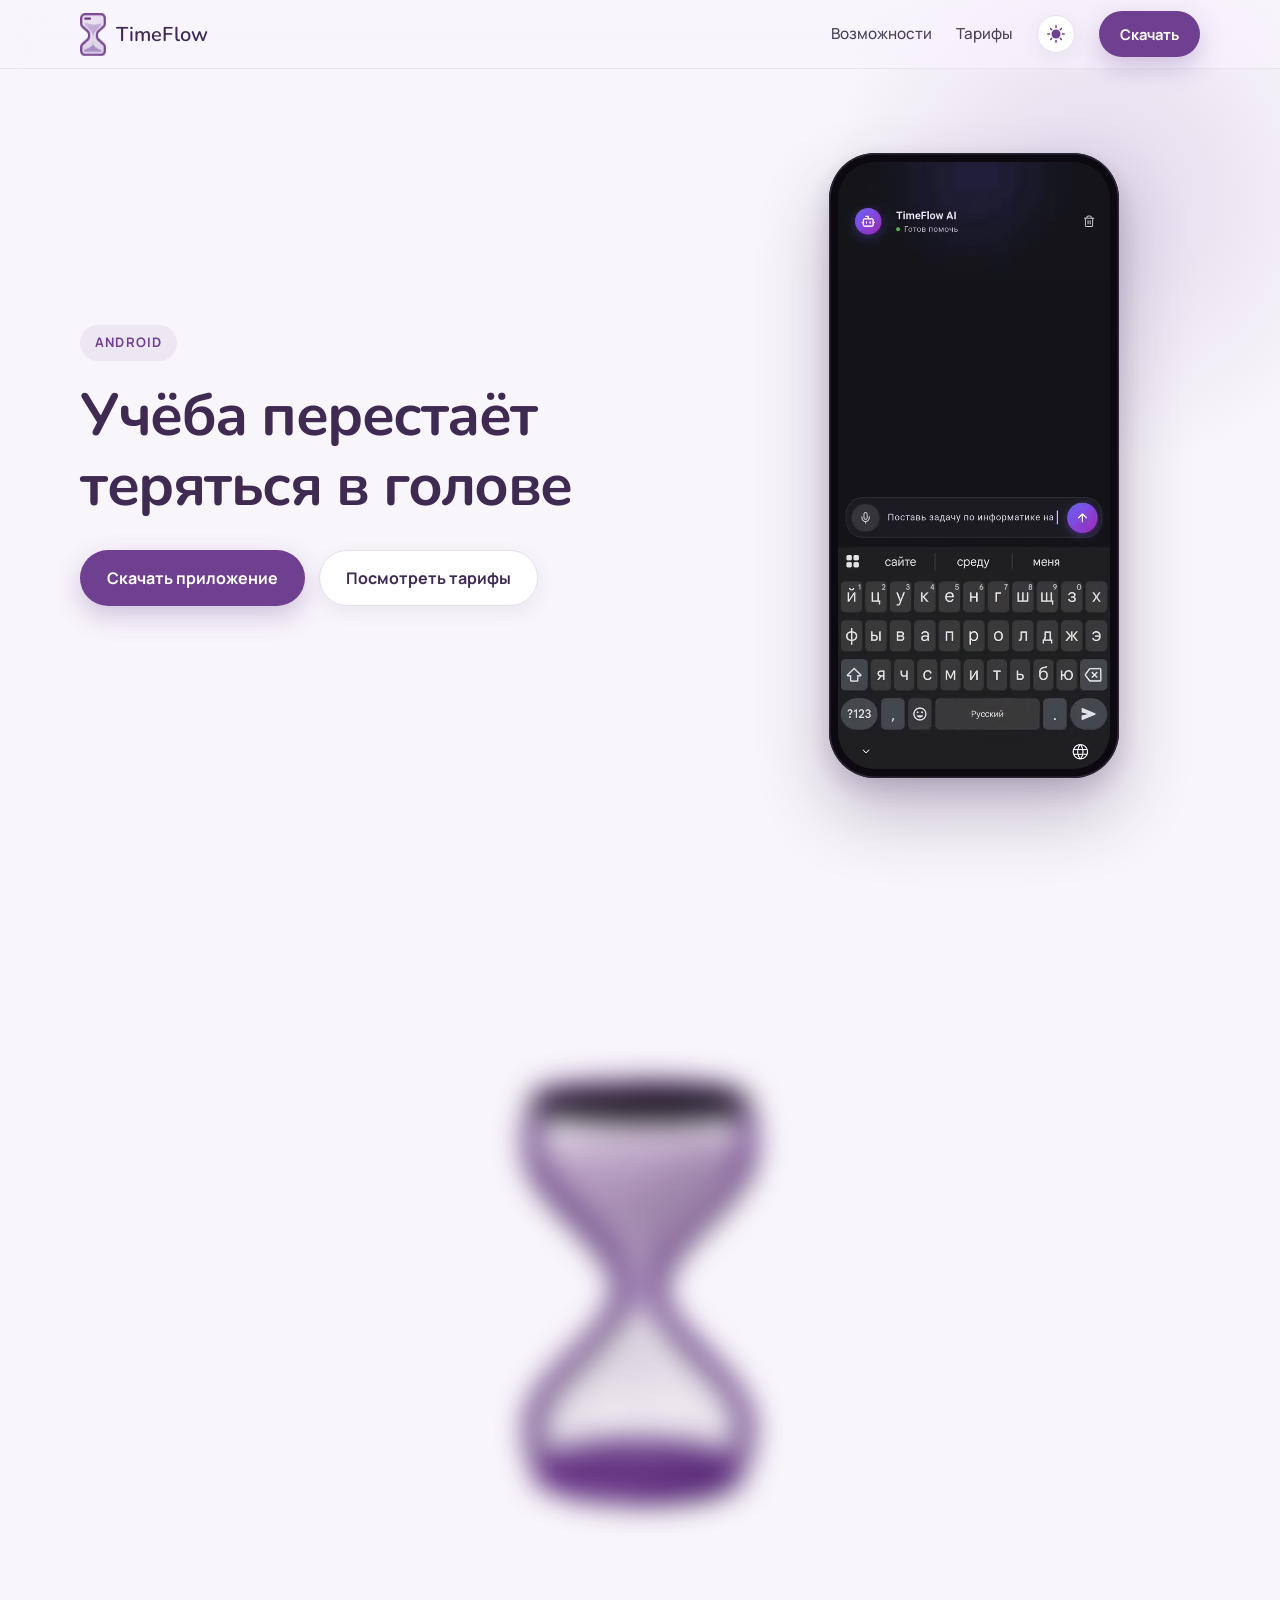
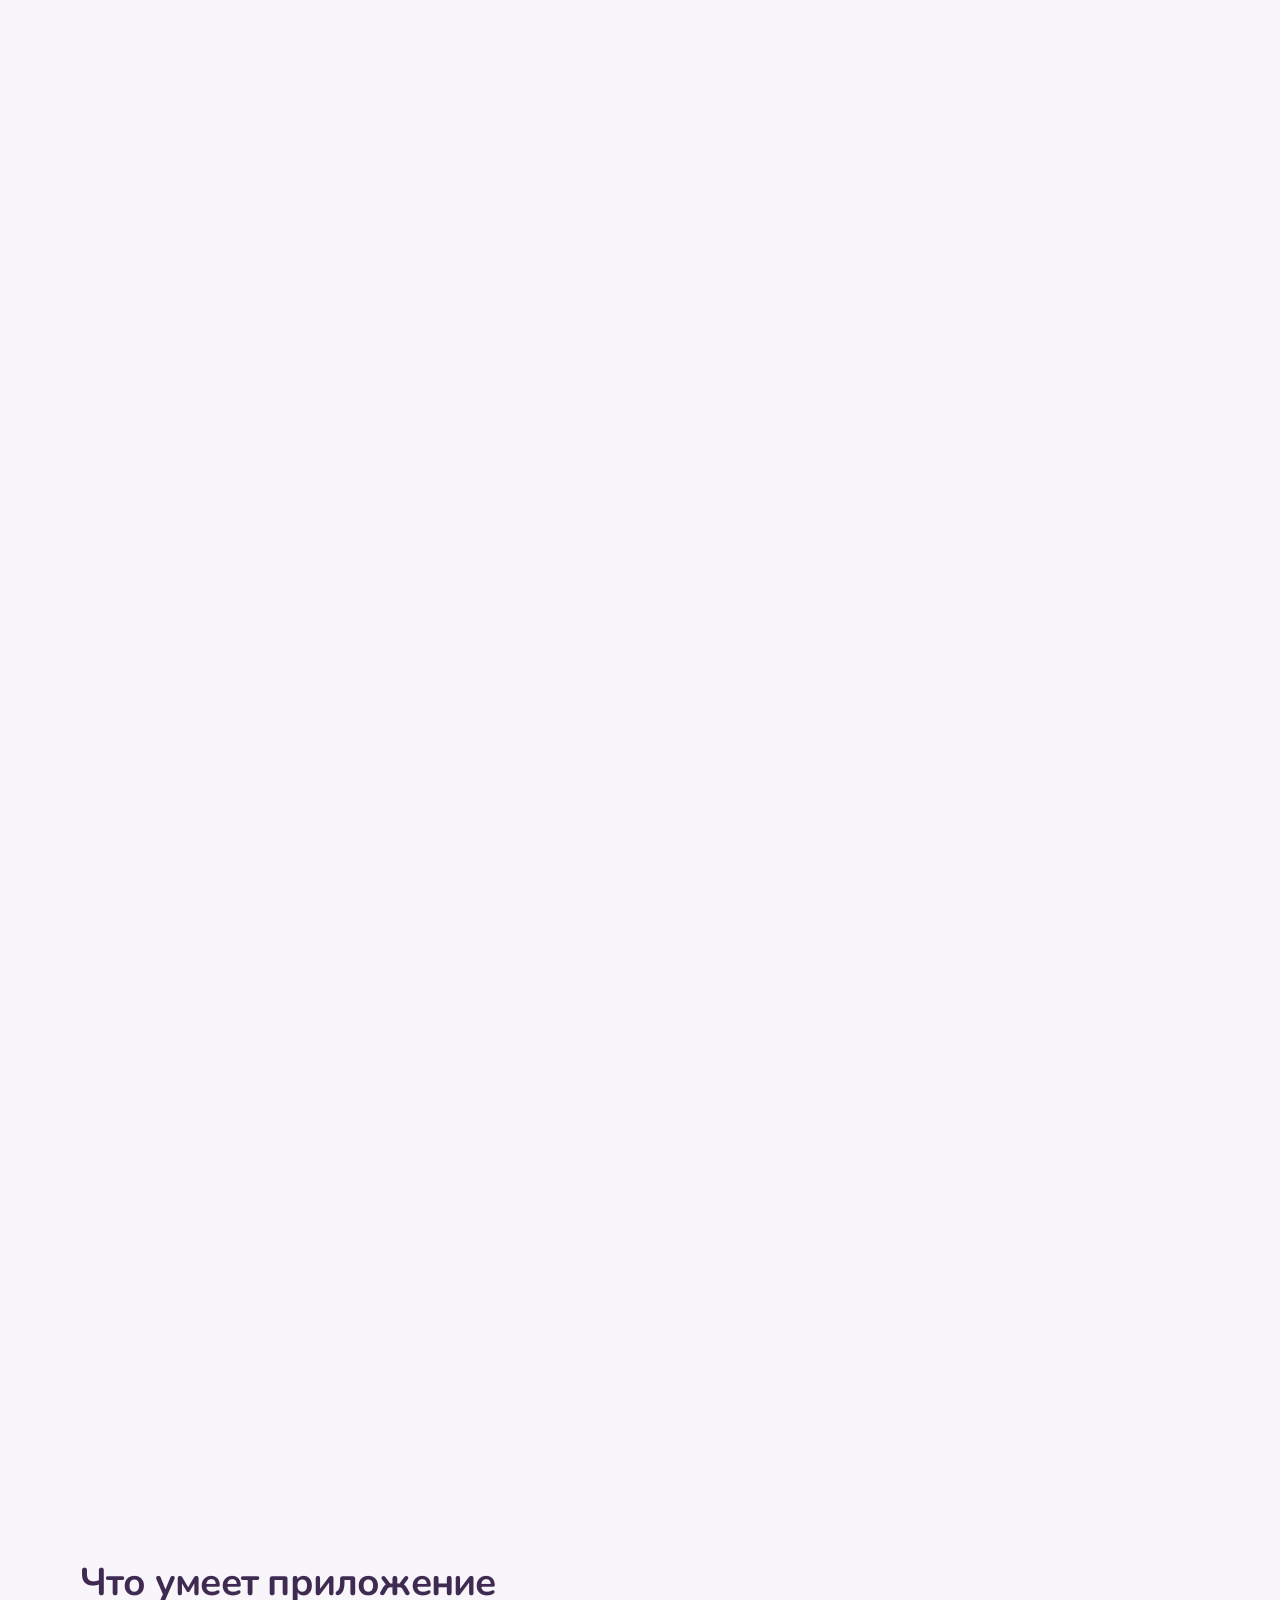
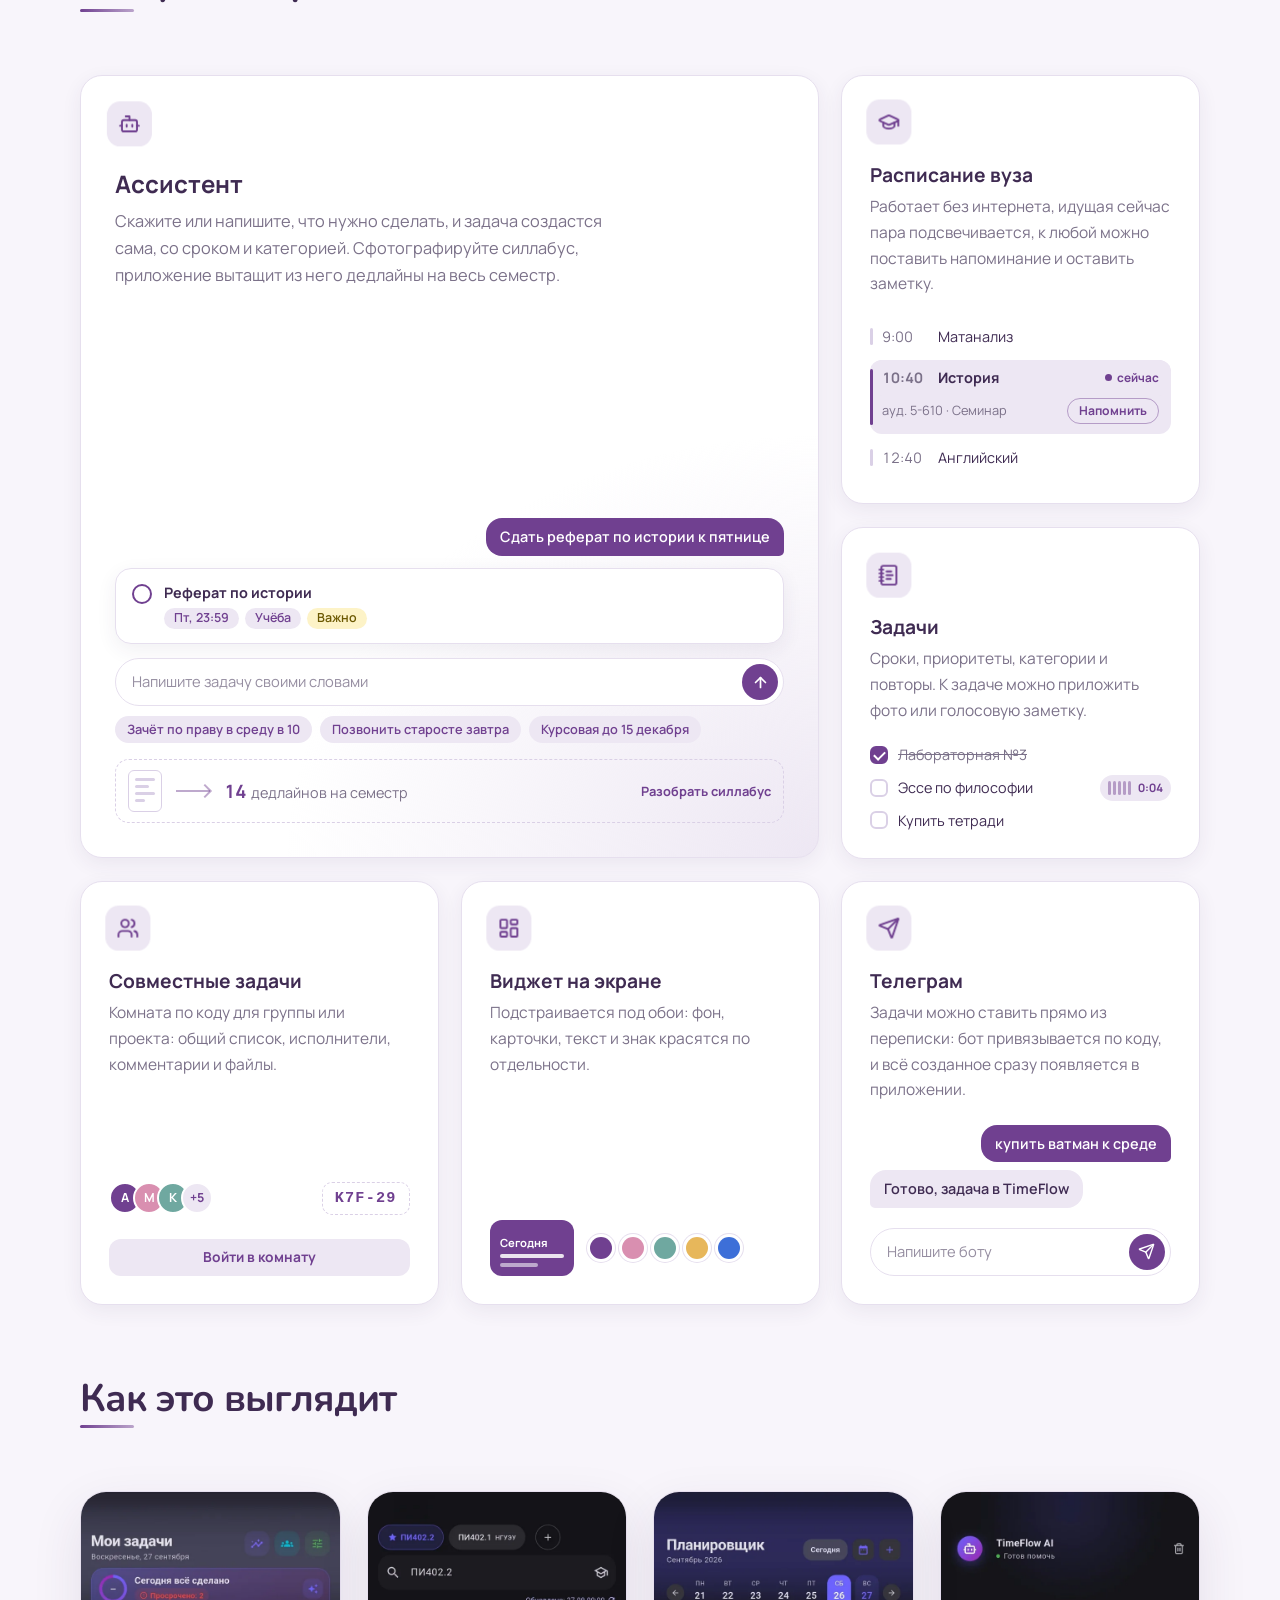
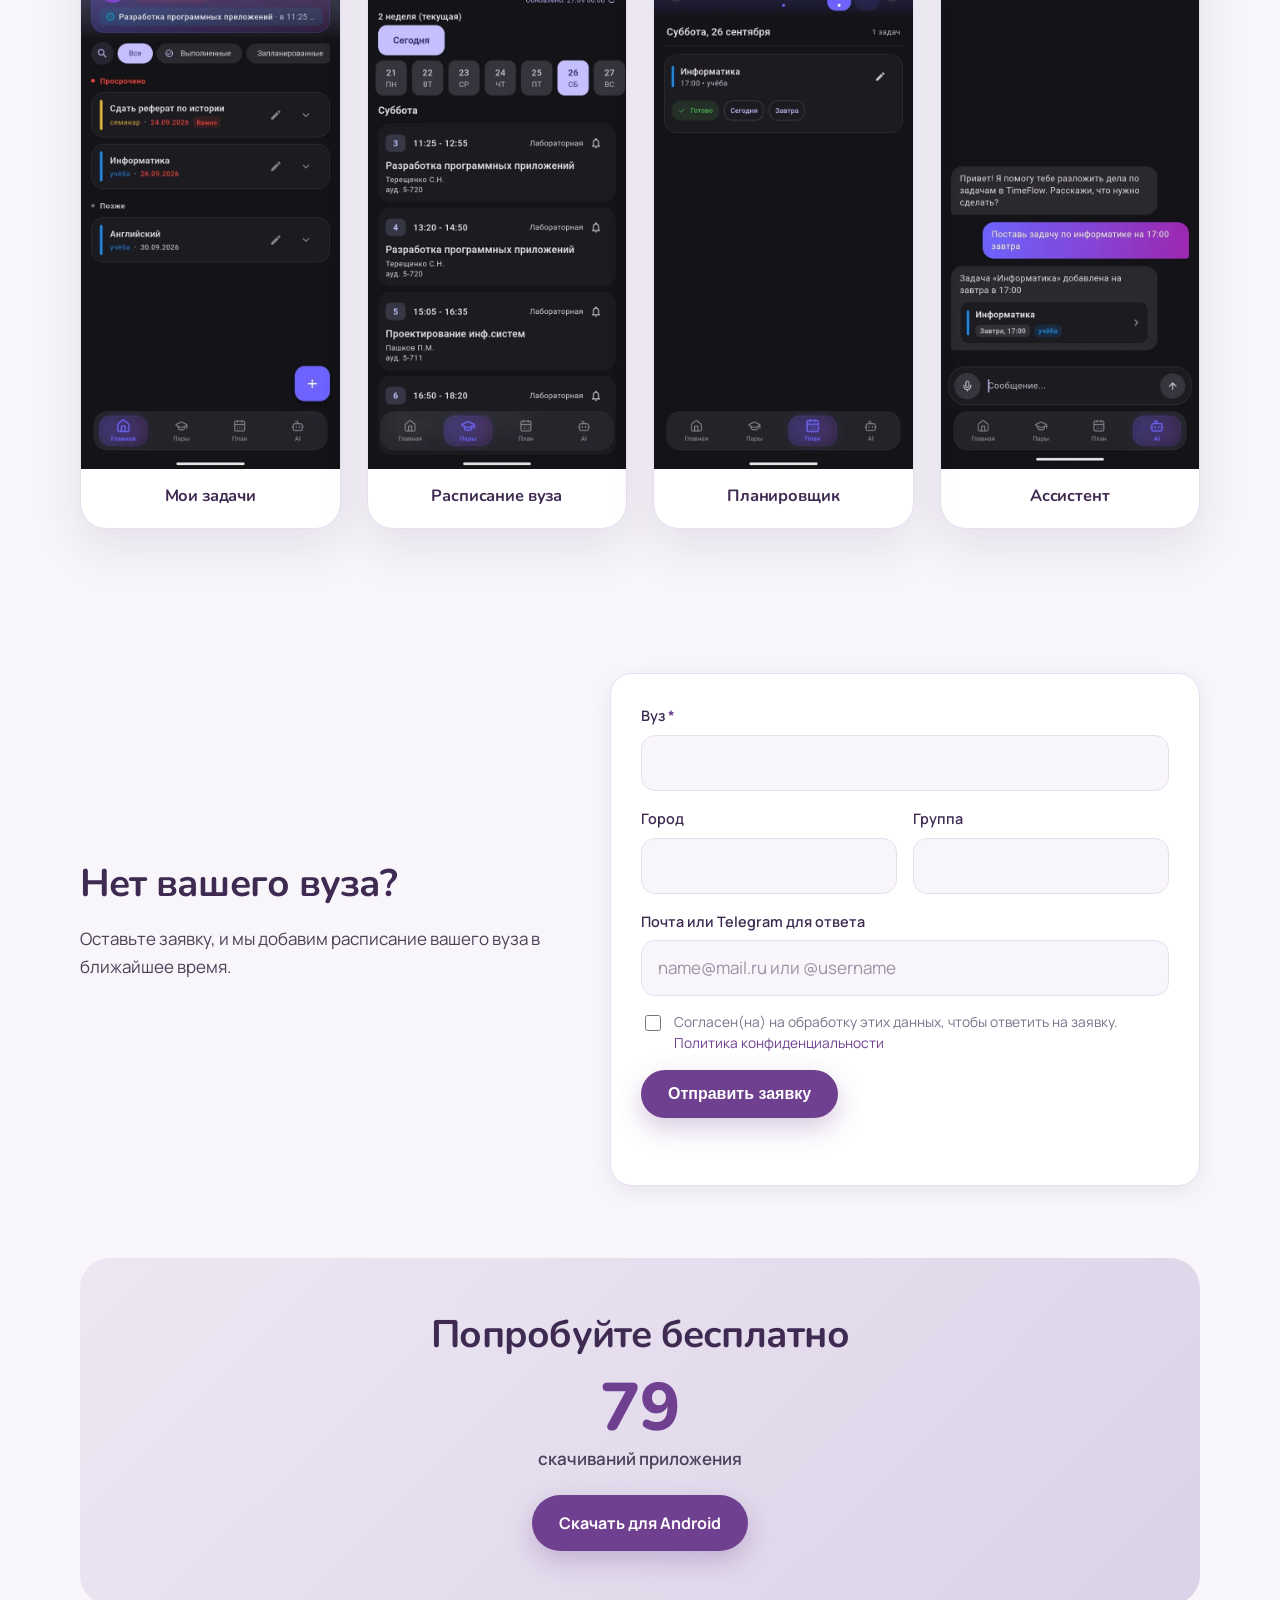
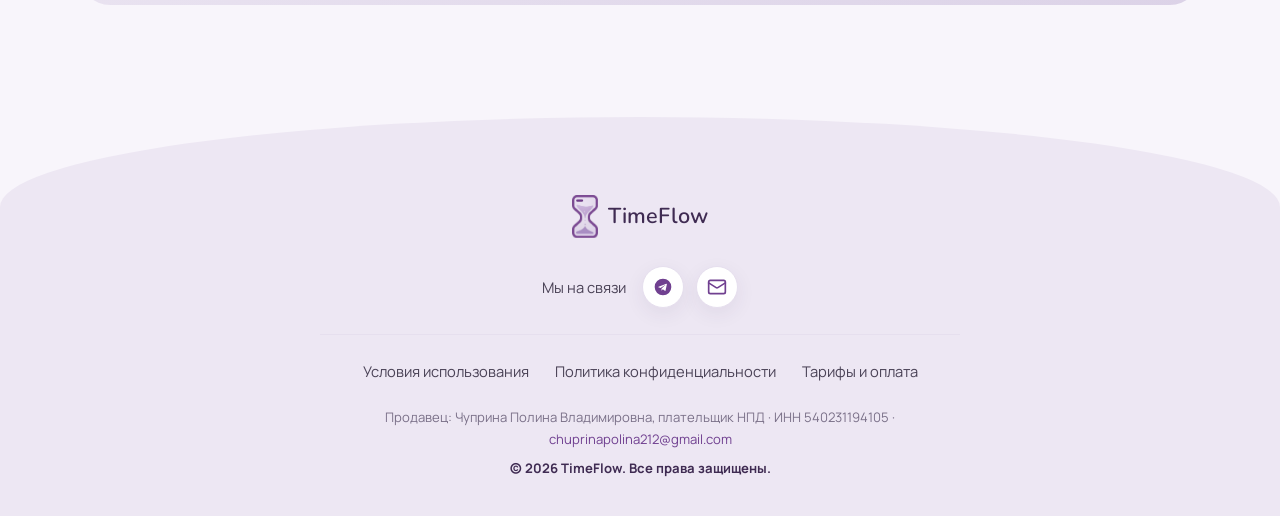
==== commit 727bd806: "Главная: заявка на новый вуз вместо тарифов и счётчик скачиваний Тарифы убраны с главной, ссылки вед" ====
--- a/index.html
+++ b/index.html
@@ -103,7 +103,7 @@
     <a class="brand" href="/"><img src="assets/mark.png" alt="">TimeFlow</a>
     <nav>
       <a href="#features" class="hide-sm">Возможности</a>
-      <a href="#plans">Тарифы</a>
+      <a href="/tariffs">Тарифы</a>
       <button class="theme-switch" id="themeSwitch" type="button"
               aria-label="Включить тёмную тему" aria-pressed="false">
         <svg viewBox="0 0 24 24" aria-hidden="true" focusable="false">
@@ -134,7 +134,7 @@
       <h1>Учёба перестаёт<br>теряться в голове</h1>
       <div class="hero-actions">
         <a class="btn btn-main" href="https://github.com/Sanerkaa/timeflow-site/releases/latest/download/TimeFlow.apk">Скачать приложение</a>
-        <a class="btn btn-ghost" href="#plans">Посмотреть тарифы</a>
+        <a class="btn btn-ghost" href="/tariffs">Посмотреть тарифы</a>
       </div>
     </div>
     <div class="hero-art">
@@ -380,55 +380,155 @@
   </div>
 </section>
 
-<section id="plans">
+<section id="univ">
   <div class="wrap">
-    <div class="section-head reveal">
-      <h2>Тарифы</h2>
-    </div>
-
-    <div class="plans">
-      <article class="plan reveal">
-        <h3>Бесплатный</h3>
-        <div class="price">0 ₽</div>
-        <ul>
-          <li class="yes">Задачи, планировщик, расписание</li>
-          <li class="yes">Виджет и совместные комнаты</li>
-          <li>Ассистент: 5 запросов в день</li>
-          <li>Разбор задач: 2 в день</li>
-          <li>Задачи голосом: 2 в день</li>
-          <li>Силлабус: 2 в неделю</li>
-          <li>Файлы к задачам до 20 МБ</li>
-        </ul>
-        <a class="btn btn-ghost" href="https://github.com/Sanerkaa/timeflow-site/releases/latest/download/TimeFlow.apk">Скачать</a>
-      </article>
-
-      <article class="plan pick reveal">
-        <h3>Студенческий</h3>
-        <div class="price">299 ₽ <span>в месяц</span></div>
-        <ul>
-          <li class="yes">Ассистент: 10 запросов в день</li>
-          <li class="yes">Разбор задач: 10 в день</li>
-          <li class="yes">Задачи голосом: 5 в день</li>
-          <li class="yes">Силлабус: 5 в день</li>
-          <li>Файлы к задачам до 20 МБ</li>
-          <li>Всё из бесплатного тарифа</li>
-        </ul>
-        <a class="btn btn-main" href="/tariffs">Подробнее</a>
-      </article>
-
-      <article class="plan reveal">
-        <h3>Pro</h3>
-        <div class="price">750 ₽ <span>в месяц</span></div>
-        <ul>
-          <li class="yes">Ассистент без ограничений</li>
-          <li class="yes">Разбор задач без ограничений</li>
-          <li class="yes">Задачи голосом: 10 в день</li>
-          <li class="yes">Силлабус: 10 в день</li>
-          <li class="yes">Файлы к задачам до 100 МБ</li>
-          <li>Всё из «Студенческого»</li>
-        </ul>
-        <a class="btn btn-ghost" href="/tariffs">Подробнее</a>
-      </article>
+    <div class="univ">
+      <div class="univ-text reveal">
+        <h2>Нет вашего вуза?</h2>
+        <p>
+          Оставьте заявку, и мы добавим расписание вашего вуза
+          в ближайшее время.
+        </p>
+      </div>
+
+      <!-- Заявка уходит письмом на почту через FormSubmit: у сайта нет
+           своего сервера. Со скриптом форма шлёт fetch и остаётся на месте,
+           без скрипта — обычная отправка с возвратом сюда же. -->
+      <form class="univ-form card reveal" id="univForm"
+            action="https://formsubmit.co/chuprinapolina212@gmail.com" method="POST">
+        <input type="hidden" name="_subject" value="TimeFlow: заявка на новый вуз">
+        <input type="hidden" name="_template" value="table">
+        <input type="hidden" name="_captcha" value="false">
+        <input type="hidden" name="_next" value="https://timeflow-app.ru/#univ">
+        <!-- Ловушка для ботов: человек это поле не видит и не заполнит -->
+        <input type="text" name="_honey" class="univ-honey" tabindex="-1" autocomplete="off" aria-hidden="true">
+
+        <label class="field">
+          <span>Вуз <b aria-hidden="true">*</b></span>
+          <input name="Вуз" required maxlength="200" autocomplete="organization">
+        </label>
+        <div class="field-row">
+          <label class="field">
+            <span>Город</span>
+            <!-- Список городов: браузер сам сужает его по мере ввода
+                 и открывает стрелкой; свой город вписать тоже можно -->
+            <input name="Город" maxlength="100" list="univCities" autocomplete="off">
+          </label>
+          <label class="field">
+            <span>Группа</span>
+            <input name="Группа" maxlength="60">
+          </label>
+        </div>
+        <label class="field">
+          <span>Почта или Telegram для ответа</span>
+          <input name="Контакт" maxlength="120" placeholder="name@mail.ru или @username">
+        </label>
+        <datalist id="univCities">
+          <option value="Москва">
+          <option value="Санкт-Петербург">
+          <option value="Новосибирск">
+          <option value="Екатеринбург">
+          <option value="Казань">
+          <option value="Нижний Новгород">
+          <option value="Красноярск">
+          <option value="Челябинск">
+          <option value="Самара">
+          <option value="Уфа">
+          <option value="Ростов-на-Дону">
+          <option value="Краснодар">
+          <option value="Омск">
+          <option value="Воронеж">
+          <option value="Пермь">
+          <option value="Волгоград">
+          <option value="Саратов">
+          <option value="Тюмень">
+          <option value="Тольятти">
+          <option value="Барнаул">
+          <option value="Ижевск">
+          <option value="Махачкала">
+          <option value="Хабаровск">
+          <option value="Ульяновск">
+          <option value="Иркутск">
+          <option value="Владивосток">
+          <option value="Ярославль">
+          <option value="Севастополь">
+          <option value="Томск">
+          <option value="Ставрополь">
+          <option value="Кемерово">
+          <option value="Набережные Челны">
+          <option value="Оренбург">
+          <option value="Новокузнецк">
+          <option value="Балашиха">
+          <option value="Рязань">
+          <option value="Чебоксары">
+          <option value="Калининград">
+          <option value="Пенза">
+          <option value="Липецк">
+          <option value="Киров">
+          <option value="Астрахань">
+          <option value="Тула">
+          <option value="Улан-Удэ">
+          <option value="Сочи">
+          <option value="Курск">
+          <option value="Сургут">
+          <option value="Тверь">
+          <option value="Магнитогорск">
+          <option value="Брянск">
+          <option value="Якутск">
+          <option value="Иваново">
+          <option value="Владимир">
+          <option value="Симферополь">
+          <option value="Чита">
+          <option value="Белгород">
+          <option value="Калуга">
+          <option value="Смоленск">
+          <option value="Волжский">
+          <option value="Курган">
+          <option value="Орёл">
+          <option value="Череповец">
+          <option value="Вологда">
+          <option value="Владикавказ">
+          <option value="Саранск">
+          <option value="Мурманск">
+          <option value="Грозный">
+          <option value="Тамбов">
+          <option value="Архангельск">
+          <option value="Стерлитамак">
+          <option value="Кострома">
+          <option value="Петрозаводск">
+          <option value="Нижневартовск">
+          <option value="Йошкар-Ола">
+          <option value="Новороссийск">
+          <option value="Сыктывкар">
+          <option value="Нальчик">
+          <option value="Благовещенск">
+          <option value="Великий Новгород">
+          <option value="Псков">
+          <option value="Абакан">
+          <option value="Южно-Сахалинск">
+          <option value="Петропавловск-Камчатский">
+          <option value="Горно-Алтайск">
+          <option value="Бийск">
+          <option value="Норильск">
+          <option value="Ханты-Мансийск">
+          <option value="Новый Уренгой">
+          <option value="Салехард">
+          <option value="Магадан">
+          <option value="Кызыл">
+          <option value="Элиста">
+          <option value="Майкоп">
+          <option value="Черкесск">
+          <option value="Биробиджан">
+          <option value="Анадырь">
+        </datalist>
+        <label class="check">
+          <input type="checkbox" name="Согласие" value="да" required>
+          <span>Согласен(на) на обработку этих данных, чтобы ответить на заявку.
+            <a href="/policy">Политика конфиденциальности</a></span>
+        </label>
+        <button class="btn btn-main" type="submit">Отправить заявку</button>
+        <p class="univ-status" role="status" aria-live="polite"></p>
+      </form>
     </div>
   </div>
 </section>
@@ -437,6 +537,13 @@
   <div class="wrap">
     <div class="strip reveal">
       <h2>Попробуйте бесплатно</h2>
+      <!-- Счётчик скачиваний APK: сумма по всем релизам на GitHub. Число в
+           разметке — запасное на случай, если GitHub не ответит; site.js
+           подтягивает живое и прокручивает к нему. -->
+      <div class="downloads" id="downloads" data-count="88">
+        <span class="downloads-num">88</span>
+        <span class="downloads-label">скачиваний приложения</span>
+      </div>
       <div style="margin-top:22px">
         <a class="btn btn-main" href="https://github.com/Sanerkaa/timeflow-site/releases/latest/download/TimeFlow.apk">Скачать для Android</a>
       </div>
--- a/assets/style.css
+++ b/assets/style.css
@@ -1035,6 +1035,63 @@
 .plan li.yes::before { background: var(--accent); }
 .plan .btn { margin-top: auto; }
 
+/* ── Счётчик скачиваний в полосе призыва ──────────────────────────────── */
+
+.downloads { display: grid; justify-items: center; gap: 2px; margin-top: 18px; }
+.downloads-num {
+  font-family: var(--display);
+  font-size: clamp(2.8rem, 7vw, 4.2rem);
+  font-weight: 800;
+  line-height: 1;
+  color: var(--accent);
+  font-variant-numeric: tabular-nums;
+}
+.downloads-label { color: var(--ink); font-weight: 600; }
+
+/* ── Заявка на новый вуз ──────────────────────────────────────────────── */
+
+.univ {
+  display: grid;
+  grid-template-columns: minmax(0, .9fr) minmax(0, 1.1fr);
+  gap: 48px;
+  align-items: center;
+}
+@media (max-width: 900px) { .univ { grid-template-columns: 1fr; gap: 26px; } }
+.univ-text p { color: var(--ink); max-width: 28em; }
+
+.univ-form { display: grid; gap: 16px; padding: 30px; }
+.field-row { display: grid; grid-template-columns: 1fr 1fr; gap: 16px; }
+@media (max-width: 560px) { .field-row { grid-template-columns: 1fr; } }
+
+.field { display: grid; gap: 7px; }
+.field > span { font-size: .9rem; font-weight: 600; color: var(--plum); }
+.field b { color: var(--accent); font-weight: 700; }
+.field input {
+  font: inherit;
+  color: var(--plum);
+  background: var(--paper);
+  border: 1px solid var(--line);
+  border-radius: 14px;
+  padding: 13px 16px;
+  transition: border-color .2s ease, box-shadow .2s ease;
+}
+.field input::placeholder { color: var(--muted); opacity: .75; }
+.field input:focus {
+  outline: none;
+  border-color: var(--accent);
+  box-shadow: 0 0 0 3px var(--halo);
+}
+
+.check { display: flex; gap: 10px; align-items: flex-start; font-size: .86rem; color: var(--muted); line-height: 1.5; }
+.check input { margin-top: 3px; accent-color: var(--accent); width: 16px; height: 16px; flex: 0 0 16px; }
+
+.univ-form .btn { justify-self: start; }
+.univ-form .btn[disabled] { opacity: .6; cursor: progress; }
+.univ-status { margin: 0; font-size: .92rem; min-height: 1.4em; }
+.univ-status.ok { color: #2f8a4e; }
+.univ-status.err { color: #c0392b; }
+.univ-honey { position: absolute; left: -9999px; width: 1px; height: 1px; opacity: 0; }
+
 /* ── Вопросы ───────────────────────────────────────────────────────────── */
 
 details {
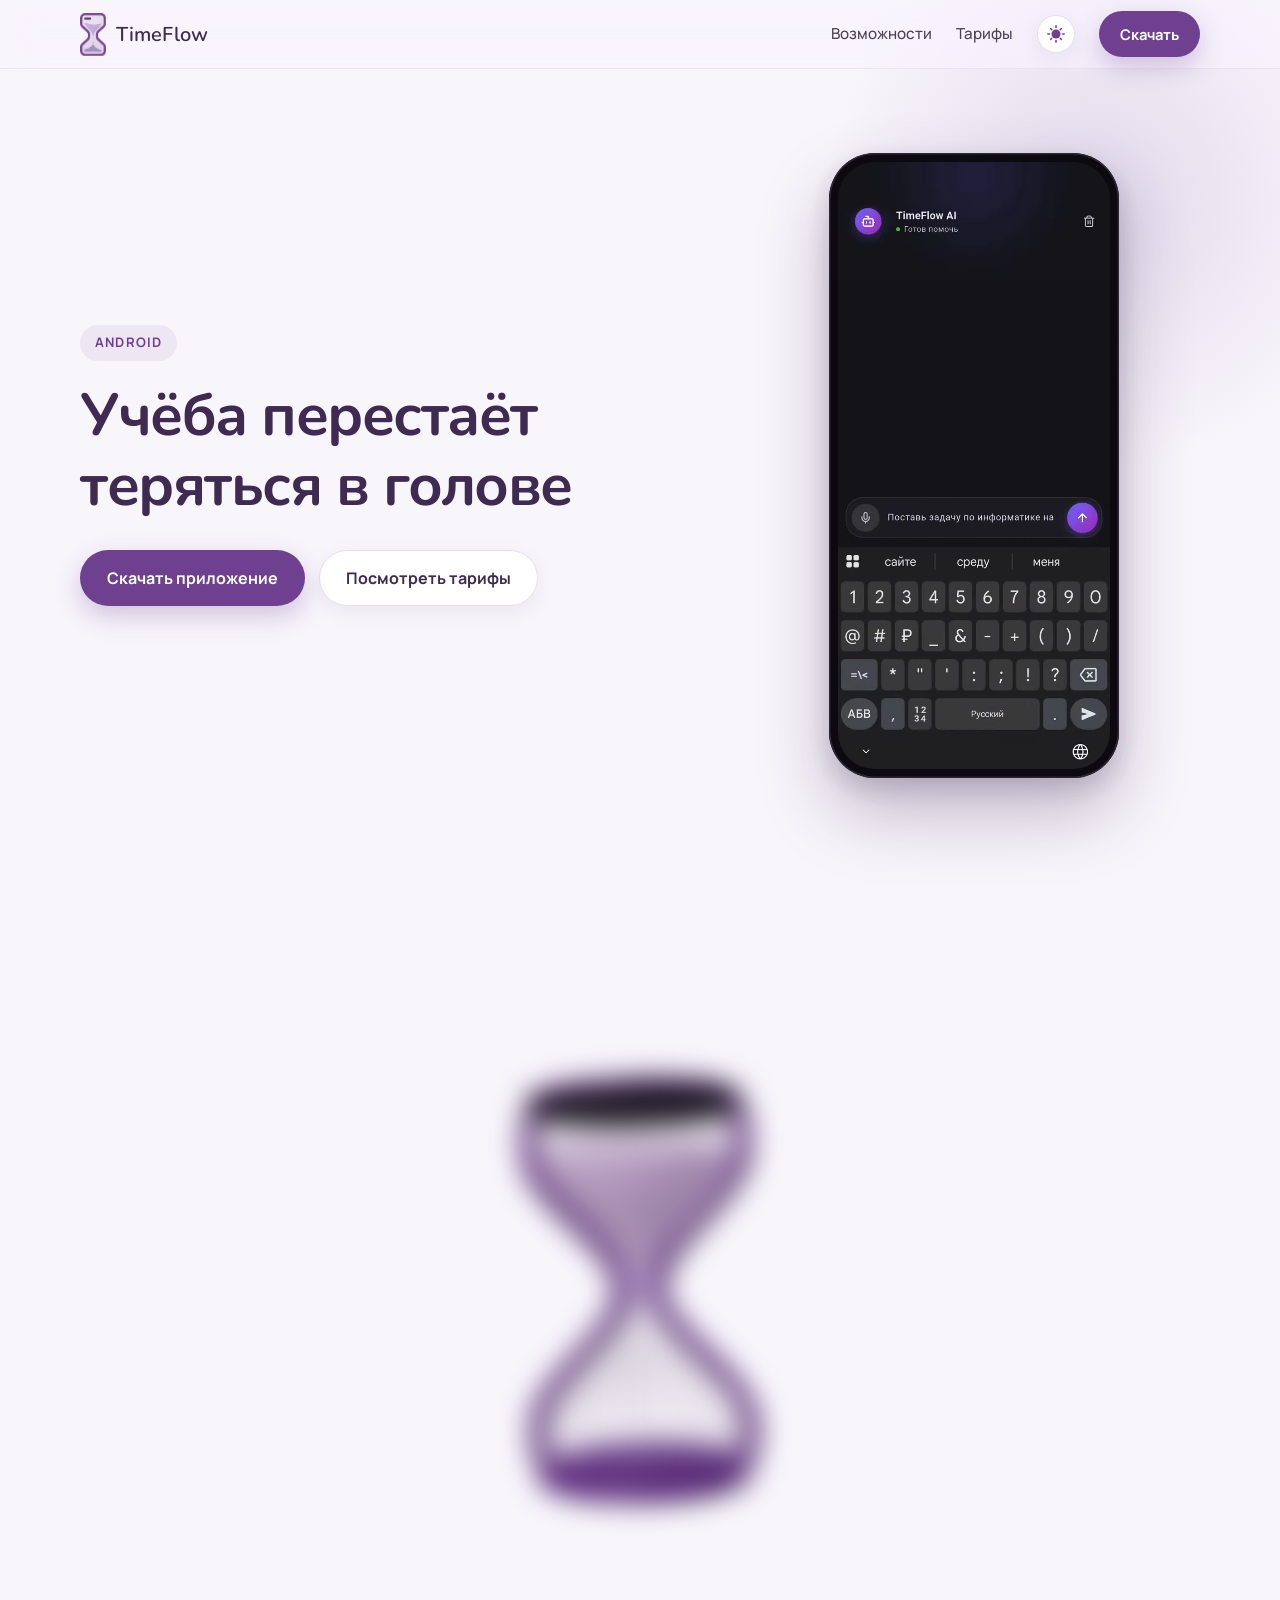
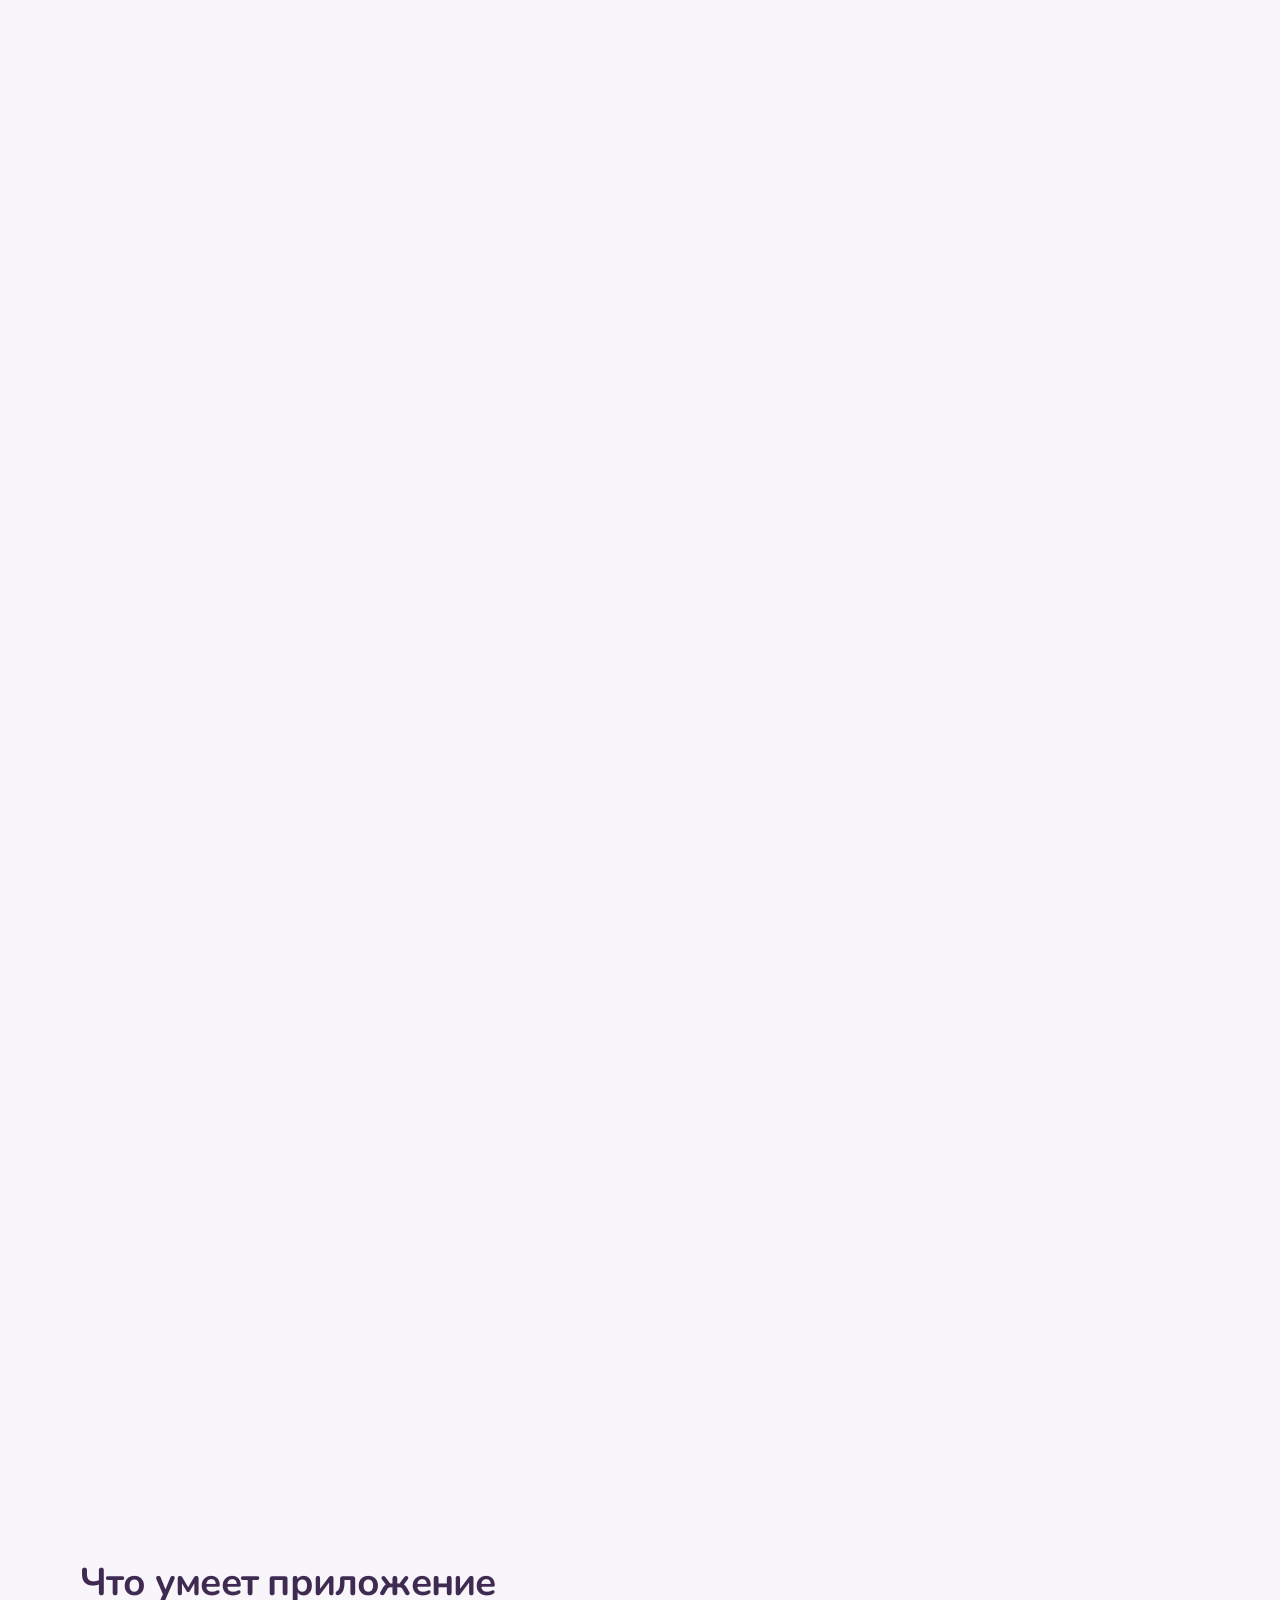
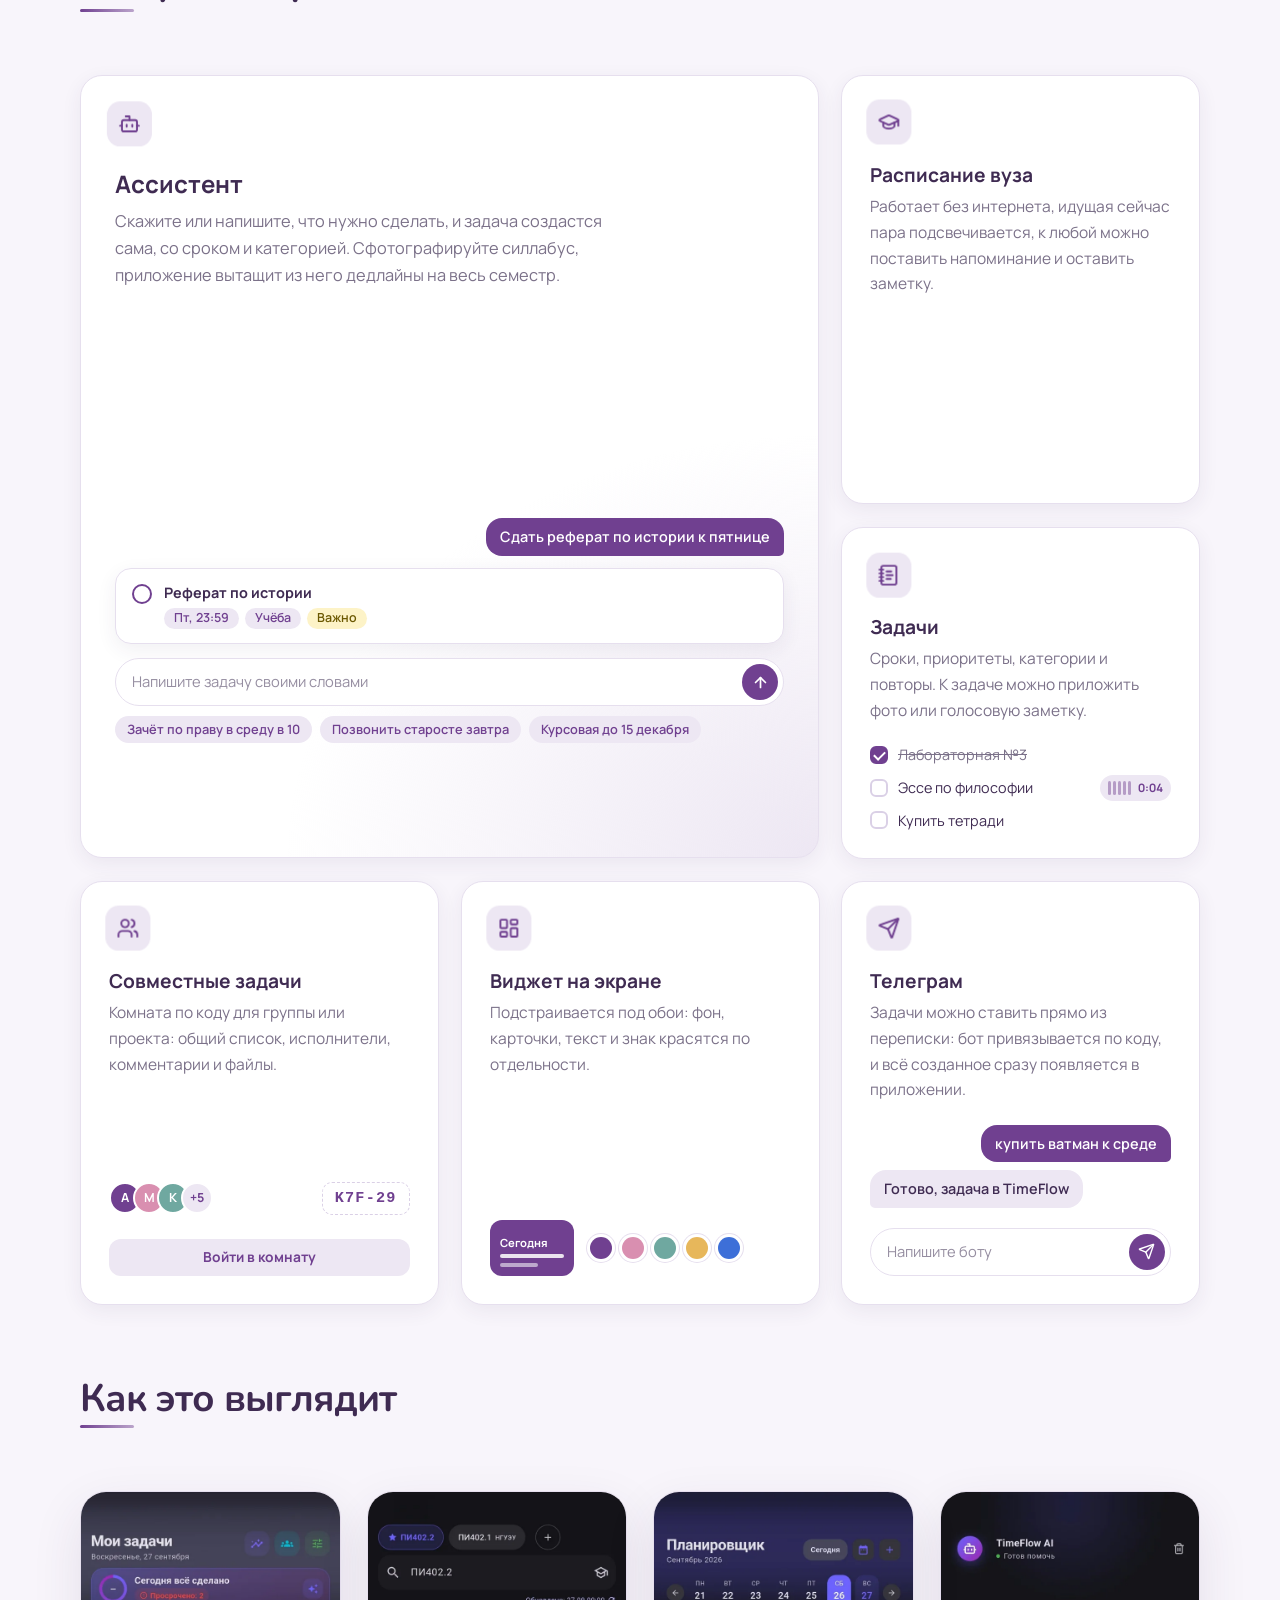
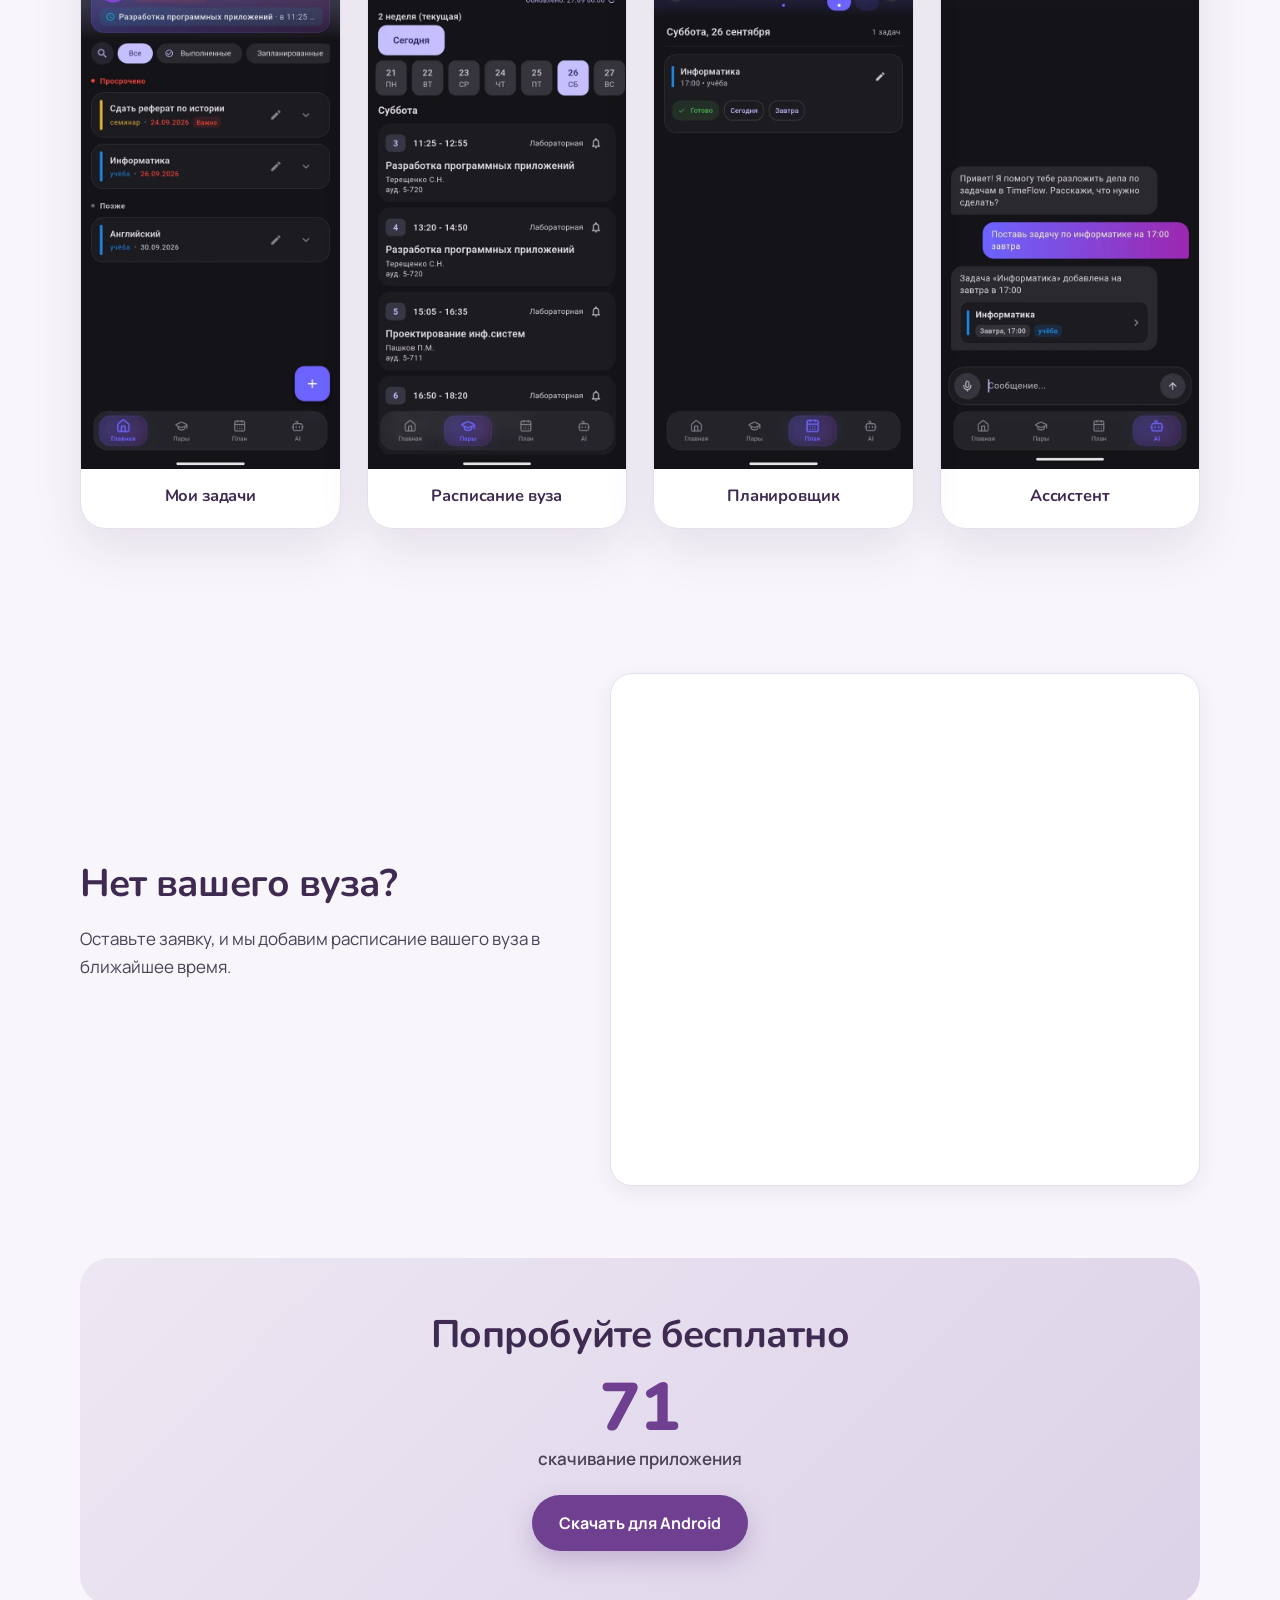
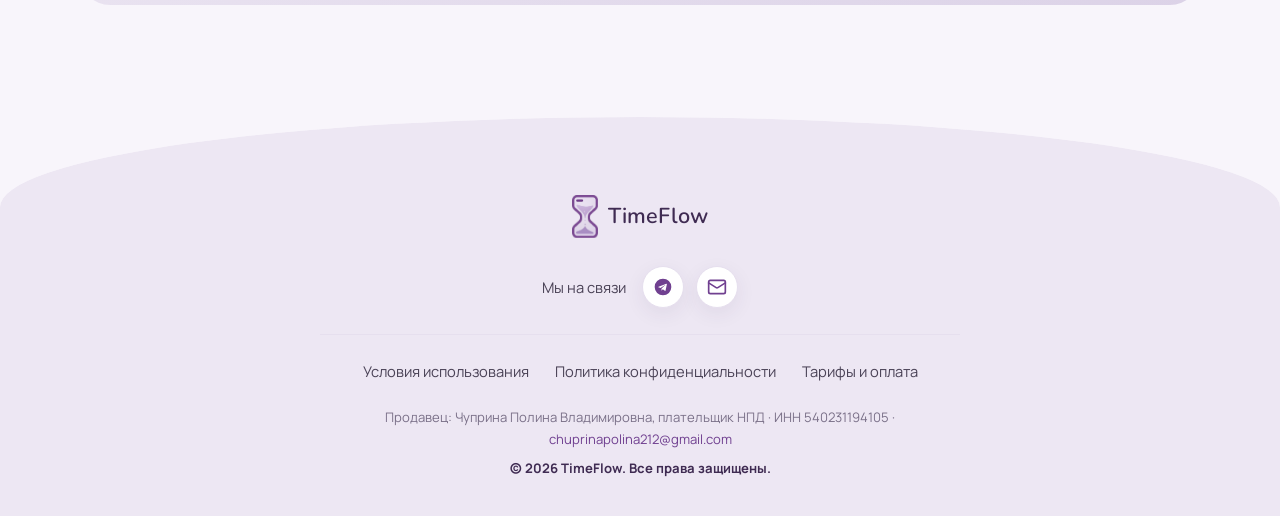
==== commit 9638b89d: "Свой список городов в заявке и мягкое появление подвала Вместо datalist, который браузер рисует по-с" ====
--- a/index.html
+++ b/index.html
@@ -410,9 +410,16 @@
         <div class="field-row">
           <label class="field">
             <span>Город</span>
-            <!-- Список городов: браузер сам сужает его по мере ввода
-                 и открывает стрелкой; свой город вписать тоже можно -->
-            <input name="Город" maxlength="100" list="univCities" autocomplete="off">
+            <!-- Свой выпадающий список вместо datalist: тот рисует браузер,
+                 и под сайт его не оформить. Города — в data-options,
+                 список строит site.js; без скрипта это обычное поле. -->
+            <span class="combo">
+              <input name="Город" maxlength="100" autocomplete="off" id="univCity"
+                     role="combobox" aria-autocomplete="list" aria-expanded="false"
+                     aria-controls="univCityList"
+                     data-options="Москва|Санкт-Петербург|Новосибирск|Екатеринбург|Казань|Нижний Новгород|Красноярск|Челябинск|Самара|Уфа|Ростов-на-Дону|Краснодар|Омск|Воронеж|Пермь|Волгоград|Саратов|Тюмень|Тольятти|Барнаул|Ижевск|Махачкала|Хабаровск|Ульяновск|Иркутск|Владивосток|Ярославль|Севастополь|Томск|Ставрополь|Кемерово|Набережные Челны|Оренбург|Новокузнецк|Балашиха|Рязань|Чебоксары|Калининград|Пенза|Липецк|Киров|Астрахань|Тула|Улан-Удэ|Сочи|Курск|Сургут|Тверь|Магнитогорск|Брянск|Якутск|Иваново|Владимир|Симферополь|Чита|Белгород|Калуга|Смоленск|Волжский|Курган|Орёл|Череповец|Вологда|Владикавказ|Саранск|Мурманск|Грозный|Тамбов|Архангельск|Стерлитамак|Кострома|Петрозаводск|Нижневартовск|Йошкар-Ола|Новороссийск|Сыктывкар|Нальчик|Благовещенск|Великий Новгород|Псков|Абакан|Южно-Сахалинск|Петропавловск-Камчатский|Горно-Алтайск|Бийск|Норильск|Ханты-Мансийск|Новый Уренгой|Салехард|Магадан|Кызыл|Элиста|Майкоп|Черкесск|Биробиджан|Анадырь">
+              <ul class="combo-list" id="univCityList" role="listbox" hidden></ul>
+            </span>
           </label>
           <label class="field">
             <span>Группа</span>
@@ -423,104 +430,6 @@
           <span>Почта или Telegram для ответа</span>
           <input name="Контакт" maxlength="120" placeholder="name@mail.ru или @username">
         </label>
-        <datalist id="univCities">
-          <option value="Москва">
-          <option value="Санкт-Петербург">
-          <option value="Новосибирск">
-          <option value="Екатеринбург">
-          <option value="Казань">
-          <option value="Нижний Новгород">
-          <option value="Красноярск">
-          <option value="Челябинск">
-          <option value="Самара">
-          <option value="Уфа">
-          <option value="Ростов-на-Дону">
-          <option value="Краснодар">
-          <option value="Омск">
-          <option value="Воронеж">
-          <option value="Пермь">
-          <option value="Волгоград">
-          <option value="Саратов">
-          <option value="Тюмень">
-          <option value="Тольятти">
-          <option value="Барнаул">
-          <option value="Ижевск">
-          <option value="Махачкала">
-          <option value="Хабаровск">
-          <option value="Ульяновск">
-          <option value="Иркутск">
-          <option value="Владивосток">
-          <option value="Ярославль">
-          <option value="Севастополь">
-          <option value="Томск">
-          <option value="Ставрополь">
-          <option value="Кемерово">
-          <option value="Набережные Челны">
-          <option value="Оренбург">
-          <option value="Новокузнецк">
-          <option value="Балашиха">
-          <option value="Рязань">
-          <option value="Чебоксары">
-          <option value="Калининград">
-          <option value="Пенза">
-          <option value="Липецк">
-          <option value="Киров">
-          <option value="Астрахань">
-          <option value="Тула">
-          <option value="Улан-Удэ">
-          <option value="Сочи">
-          <option value="Курск">
-          <option value="Сургут">
-          <option value="Тверь">
-          <option value="Магнитогорск">
-          <option value="Брянск">
-          <option value="Якутск">
-          <option value="Иваново">
-          <option value="Владимир">
-          <option value="Симферополь">
-          <option value="Чита">
-          <option value="Белгород">
-          <option value="Калуга">
-          <option value="Смоленск">
-          <option value="Волжский">
-          <option value="Курган">
-          <option value="Орёл">
-          <option value="Череповец">
-          <option value="Вологда">
-          <option value="Владикавказ">
-          <option value="Саранск">
-          <option value="Мурманск">
-          <option value="Грозный">
-          <option value="Тамбов">
-          <option value="Архангельск">
-          <option value="Стерлитамак">
-          <option value="Кострома">
-          <option value="Петрозаводск">
-          <option value="Нижневартовск">
-          <option value="Йошкар-Ола">
-          <option value="Новороссийск">
-          <option value="Сыктывкар">
-          <option value="Нальчик">
-          <option value="Благовещенск">
-          <option value="Великий Новгород">
-          <option value="Псков">
-          <option value="Абакан">
-          <option value="Южно-Сахалинск">
-          <option value="Петропавловск-Камчатский">
-          <option value="Горно-Алтайск">
-          <option value="Бийск">
-          <option value="Норильск">
-          <option value="Ханты-Мансийск">
-          <option value="Новый Уренгой">
-          <option value="Салехард">
-          <option value="Магадан">
-          <option value="Кызыл">
-          <option value="Элиста">
-          <option value="Майкоп">
-          <option value="Черкесск">
-          <option value="Биробиджан">
-          <option value="Анадырь">
-        </datalist>
         <label class="check">
           <input type="checkbox" name="Согласие" value="да" required>
           <span>Согласен(на) на обработку этих данных, чтобы ответить на заявку.
--- a/assets/style.css
+++ b/assets/style.css
@@ -1082,6 +1082,40 @@
   box-shadow: 0 0 0 3px var(--halo);
 }
 
+.combo { position: relative; display: block; }
+.combo input { width: 100%; box-sizing: border-box; }
+.combo-list {
+  position: absolute;
+  z-index: 20;
+  left: 0;
+  right: 0;
+  top: calc(100% + 6px);
+  max-height: 380px;
+  scrollbar-width: thin;
+  scrollbar-color: var(--lilac) transparent;
+  overflow-y: auto;
+  margin: 0;
+  padding: 6px;
+  list-style: none;
+  background: var(--surface);
+  border: 1px solid var(--line);
+  border-radius: 16px;
+  box-shadow: var(--shadow);
+  animation: comboIn .18s cubic-bezier(.2, .7, .3, 1);
+}
+@keyframes comboIn { from { opacity: 0; transform: translateY(-4px); } }
+.combo-list li {
+  padding: 10px 12px;
+  border-radius: 10px;
+  color: var(--ink);
+  cursor: pointer;
+}
+.combo-list li mark { background: none; color: var(--accent); font-weight: 700; }
+.combo-list li[aria-selected="true"], .combo-list li:hover {
+  background: var(--lilac-soft);
+  color: var(--plum);
+}
+
 .check { display: flex; gap: 10px; align-items: flex-start; font-size: .86rem; color: var(--muted); line-height: 1.5; }
 .check input { margin-top: 3px; accent-color: var(--accent); width: 16px; height: 16px; flex: 0 0 16px; }
 
@@ -1197,27 +1231,41 @@
   color: var(--plum);
 }
 
-/* Появление подвала: полукруг поднимается из нижней кромки, как солнце
-   из-за горизонта, и раскрывается во всю ширину, а следом по очереди
-   всплывают знак, связь, ссылки и копирайт. Прячем только при живом
-   скрипте — класс is-in ставит site.js, как и у .reveal. */
+/* Появление подвала: плашка проступает мягким пятном из нижней кромки,
+   поднимается и растекается в стороны, а размытый край по ходу
+   собирается в чёткий — как свет из-за горизонта. Это маска с радиальным
+   градиентом: её размеры и ширину мягкого края ведут три переменные,
+   объявленные через @property, чтобы браузер умел их плавно менять.
+   По ключевым кадрам пятно сначала встаёт куполом, потом расходится
+   в стороны. В конце маска больше плашки и ничего не срезает. Прячем
+   только при живом скрипте — is-in ставит site.js, как и у .reveal. */
+@property --arc-rx { syntax: '<percentage>'; inherits: false; initial-value: 160%; }
+@property --arc-ry { syntax: '<percentage>'; inherits: false; initial-value: 420%; }
+@property --arc-solid { syntax: '<percentage>'; inherits: false; initial-value: 72%; }
 .foot-arc {
-  clip-path: ellipse(100% 300% at 50% 100%);
-  transition: clip-path 1.2s cubic-bezier(.2, .7, .2, 1);
-}
-.js .foot:not(.is-in) .foot-arc { clip-path: ellipse(22% 0% at 50% 100%); }
+  -webkit-mask-image: radial-gradient(var(--arc-rx) var(--arc-ry) at 50% 100%, #000 var(--arc-solid), transparent 100%);
+  mask-image: radial-gradient(var(--arc-rx) var(--arc-ry) at 50% 100%, #000 var(--arc-solid), transparent 100%);
+}
+.js .foot:not(.is-in) .foot-arc { --arc-rx: 8%; --arc-ry: 6%; --arc-solid: 0%; }
+.foot.is-in .foot-arc { animation: arcRise 2.2s cubic-bezier(.35, .1, .25, 1) both; }
+@keyframes arcRise {
+  0%   { --arc-rx: 8%;   --arc-ry: 6%;   --arc-solid: 0%; }
+  35%  { --arc-rx: 30%;  --arc-ry: 105%; --arc-solid: 25%; }
+  70%  { --arc-rx: 80%;  --arc-ry: 190%; --arc-solid: 50%; }
+  100% { --arc-rx: 160%; --arc-ry: 420%; --arc-solid: 72%; }
+}
 
 .foot-arc .wrap > * {
   transition:
-    opacity .6s ease var(--foot-delay, 0ms),
-    transform .7s cubic-bezier(.2, .7, .3, 1) var(--foot-delay, 0ms);
+    opacity .8s ease var(--foot-delay, 0ms),
+    transform .9s cubic-bezier(.2, .7, .3, 1) var(--foot-delay, 0ms);
 }
 .js .foot:not(.is-in) .foot-arc .wrap > * { opacity: 0; transform: translateY(18px); }
-.foot-arc .wrap > :nth-child(1) { --foot-delay: 420ms; }
-.foot-arc .wrap > :nth-child(2) { --foot-delay: 520ms; }
-.foot-arc .wrap > :nth-child(3) { --foot-delay: 620ms; }
-.foot-arc .wrap > :nth-child(4) { --foot-delay: 700ms; }
-.foot-arc .wrap > :nth-child(5) { --foot-delay: 760ms; }
+.foot-arc .wrap > :nth-child(1) { --foot-delay: 650ms; }
+.foot-arc .wrap > :nth-child(2) { --foot-delay: 780ms; }
+.foot-arc .wrap > :nth-child(3) { --foot-delay: 900ms; }
+.foot-arc .wrap > :nth-child(4) { --foot-delay: 1000ms; }
+.foot-arc .wrap > :nth-child(5) { --foot-delay: 1080ms; }
 
 /* Иконки связи ещё и «выпрыгивают» с лёгким перелётом. Анимация, а не
    transition: иначе задержка появления мешала бы наведению. backwards —
@@ -1229,8 +1277,8 @@
 .foot.is-in .foot-icon {
   animation: footPop .55s cubic-bezier(.3, 1.6, .5, 1) backwards;
 }
-.foot.is-in .foot-icon:nth-of-type(1) { animation-delay: 640ms; }
-.foot.is-in .foot-icon:nth-of-type(2) { animation-delay: 720ms; }
+.foot.is-in .foot-icon:nth-of-type(1) { animation-delay: 900ms; }
+.foot.is-in .foot-icon:nth-of-type(2) { animation-delay: 990ms; }
 
 @media (max-width: 560px) {
   .foot-arc { border-radius: 50% 50% 0 0 / 44px 44px 0 0; padding-top: 56px; }
@@ -1612,7 +1660,7 @@
   .loader-track span { width: 100%; }
 
   .js .reveal:not(.is-in) { opacity: 1; transform: none; }
-  .js .foot:not(.is-in) .foot-arc { clip-path: none; }
+  .js .foot:not(.is-in) .foot-arc { -webkit-mask-image: none; mask-image: none; }
   .js .foot:not(.is-in) .foot-arc .wrap > * { opacity: 1; transform: none; }
 }
 
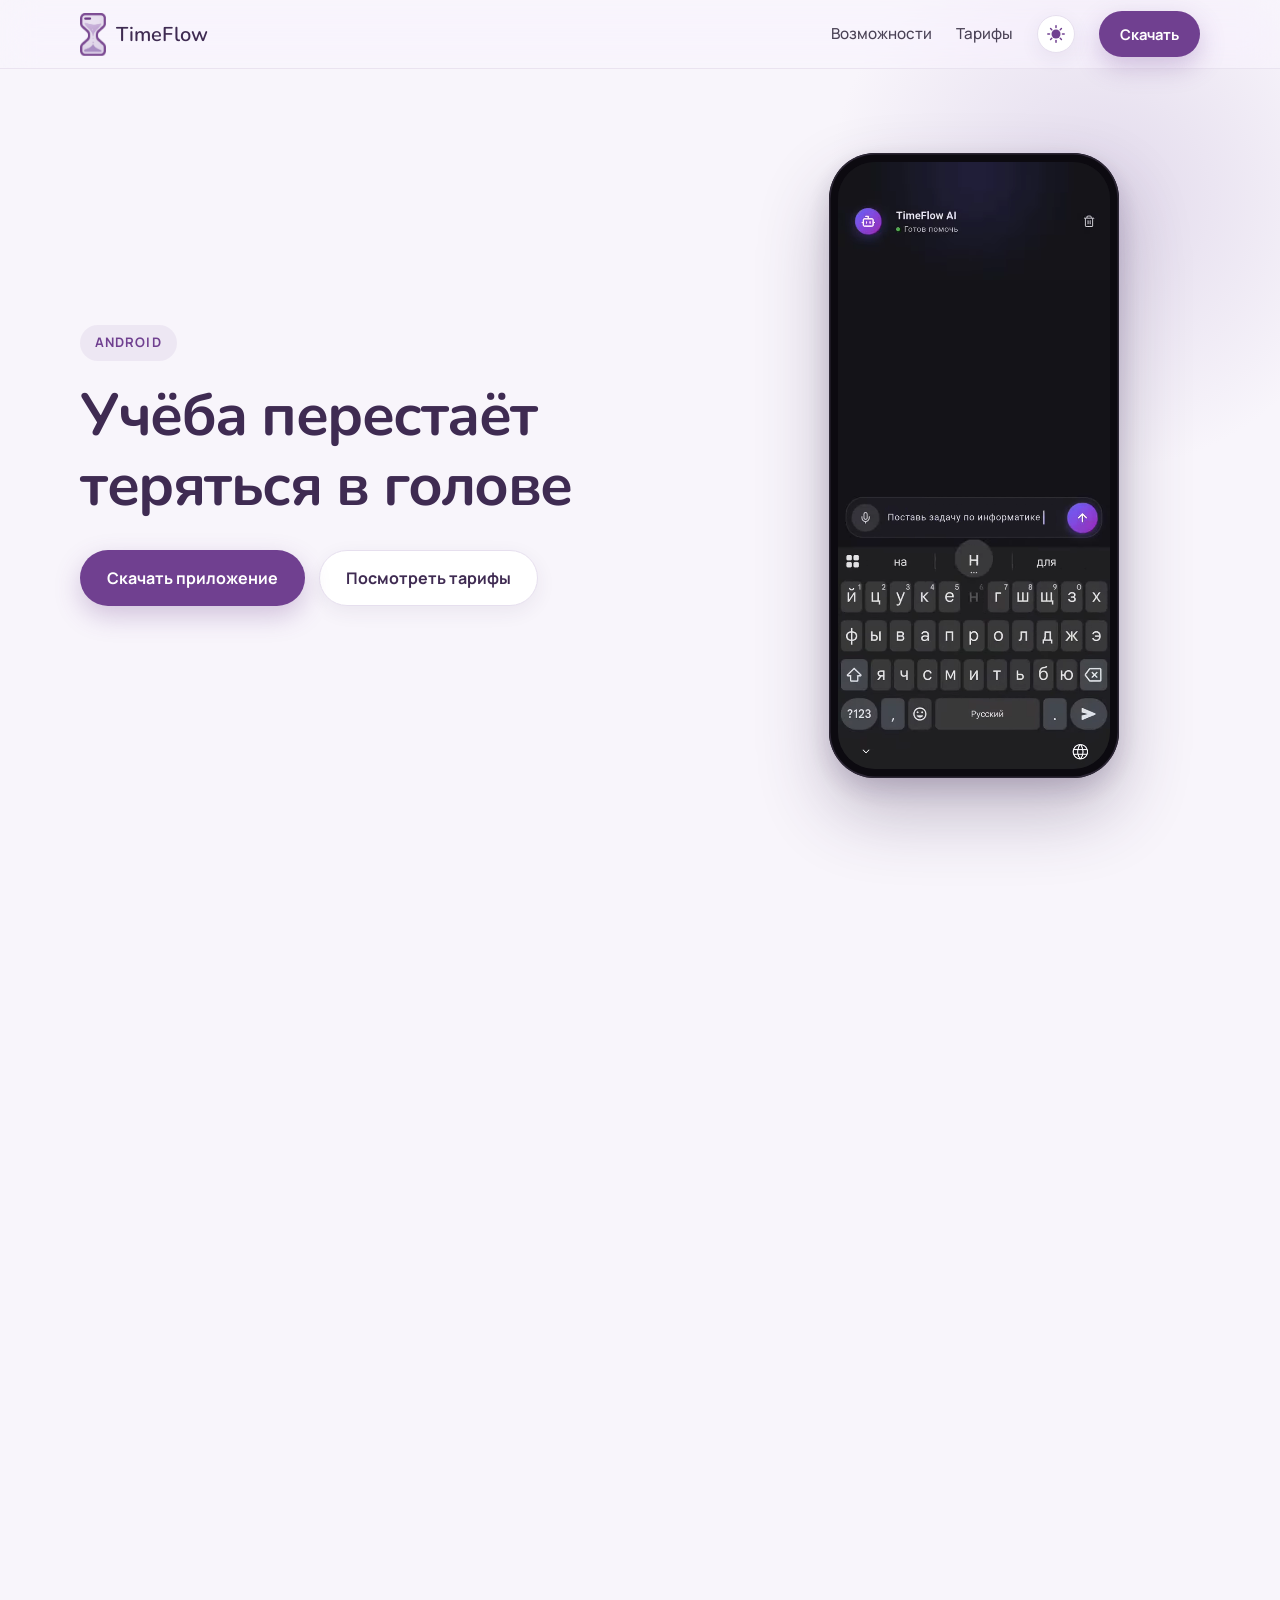
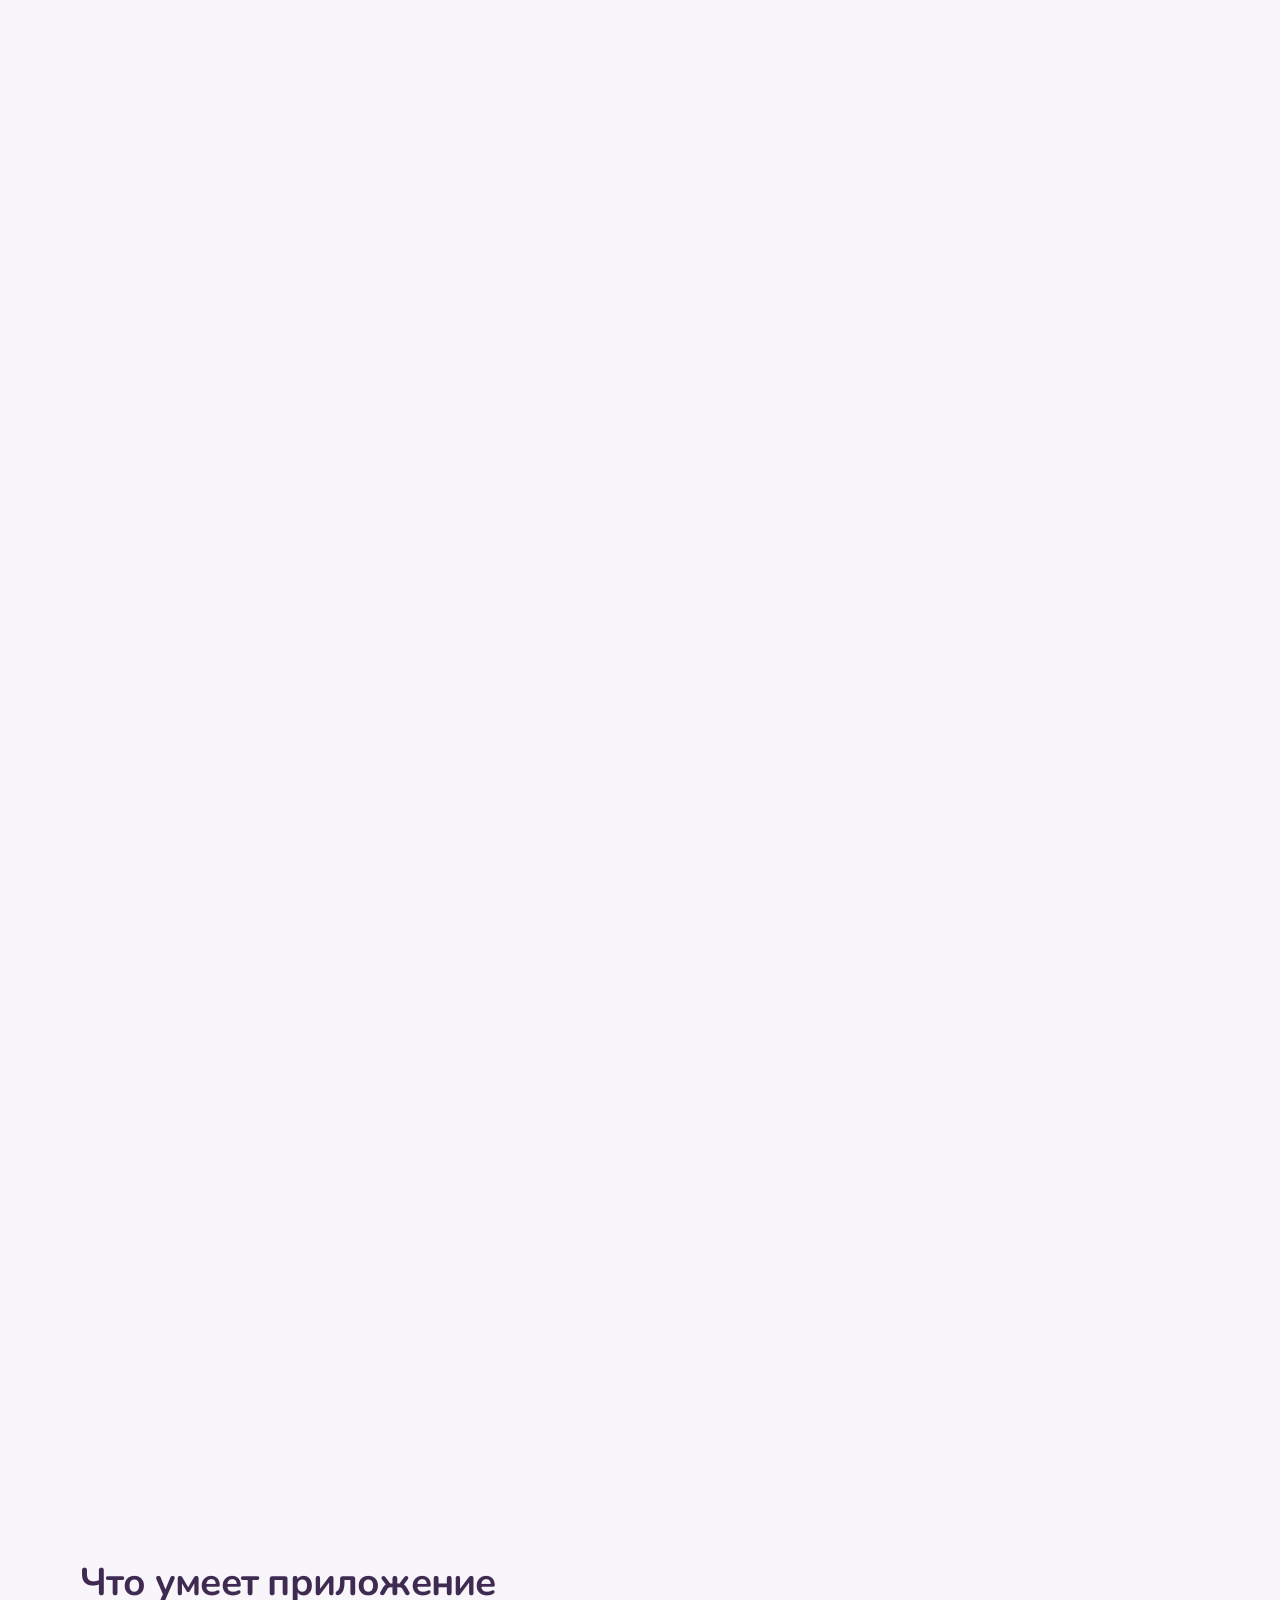
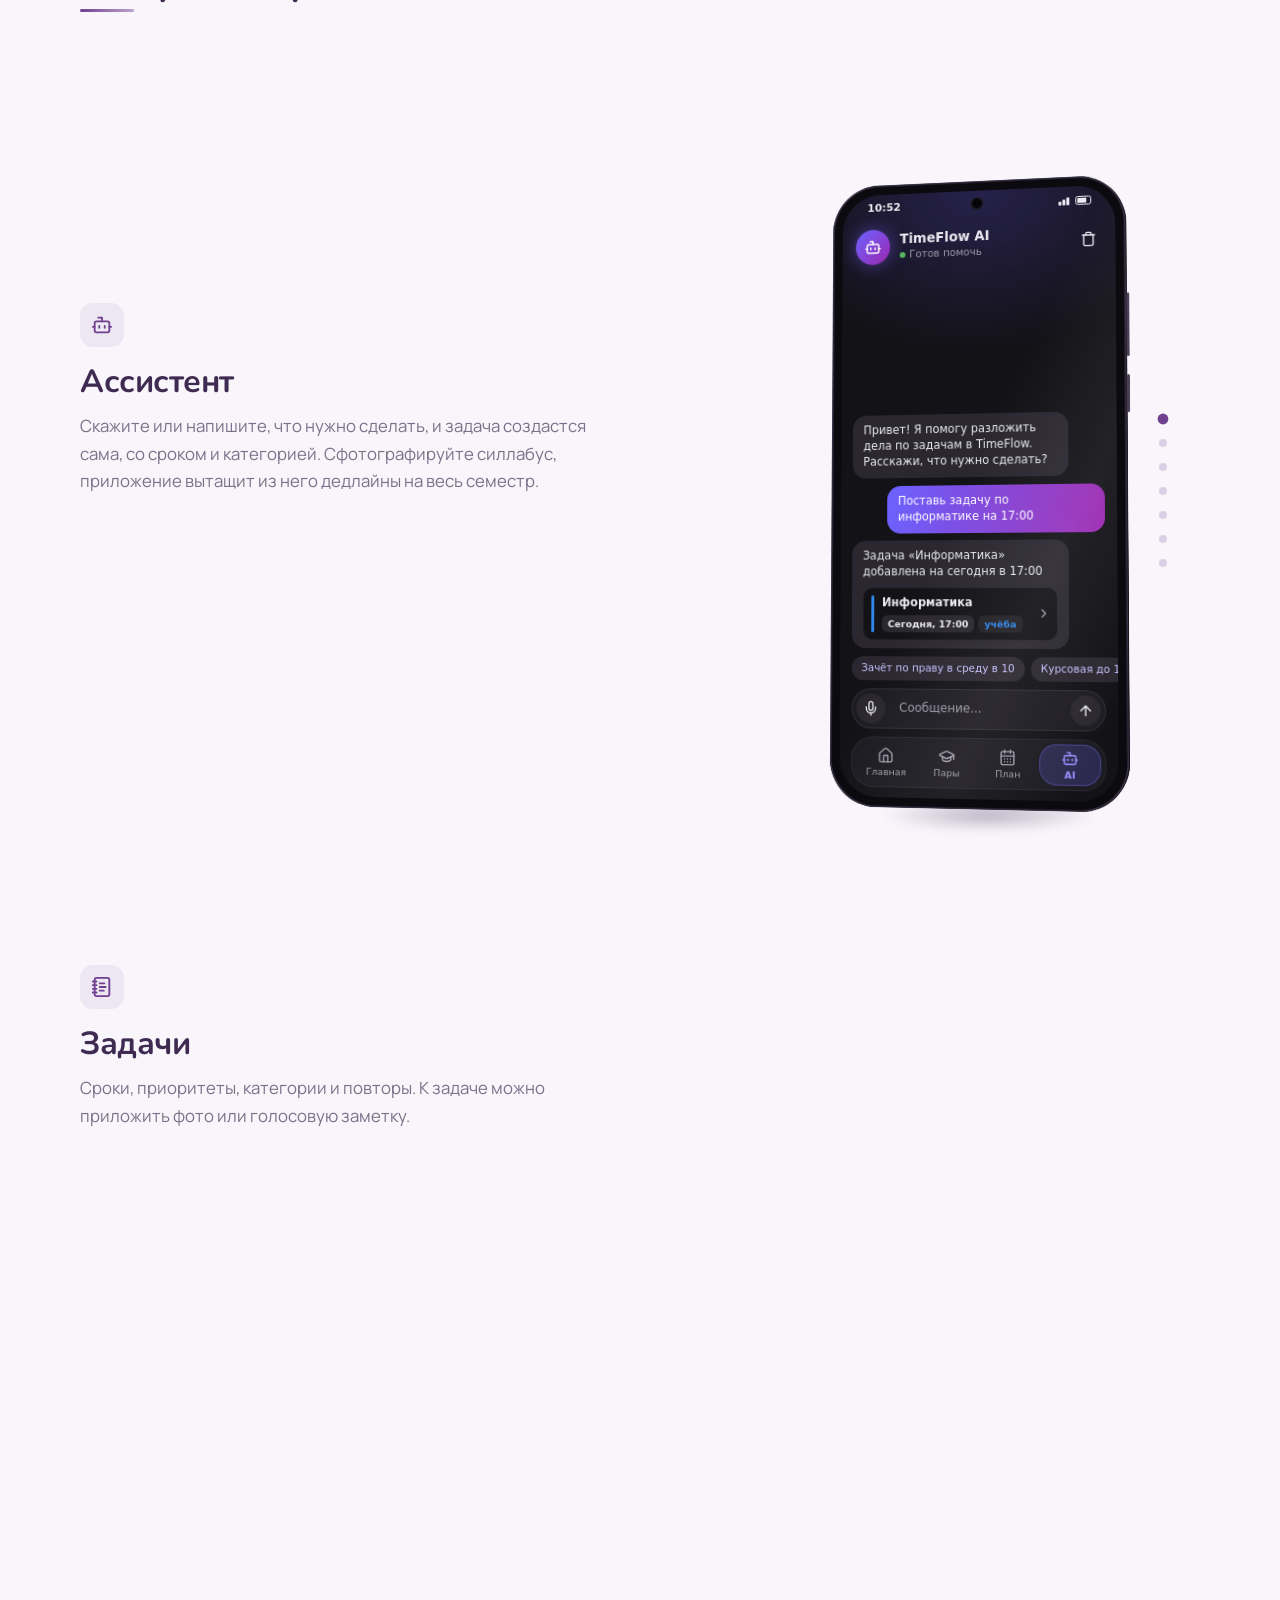
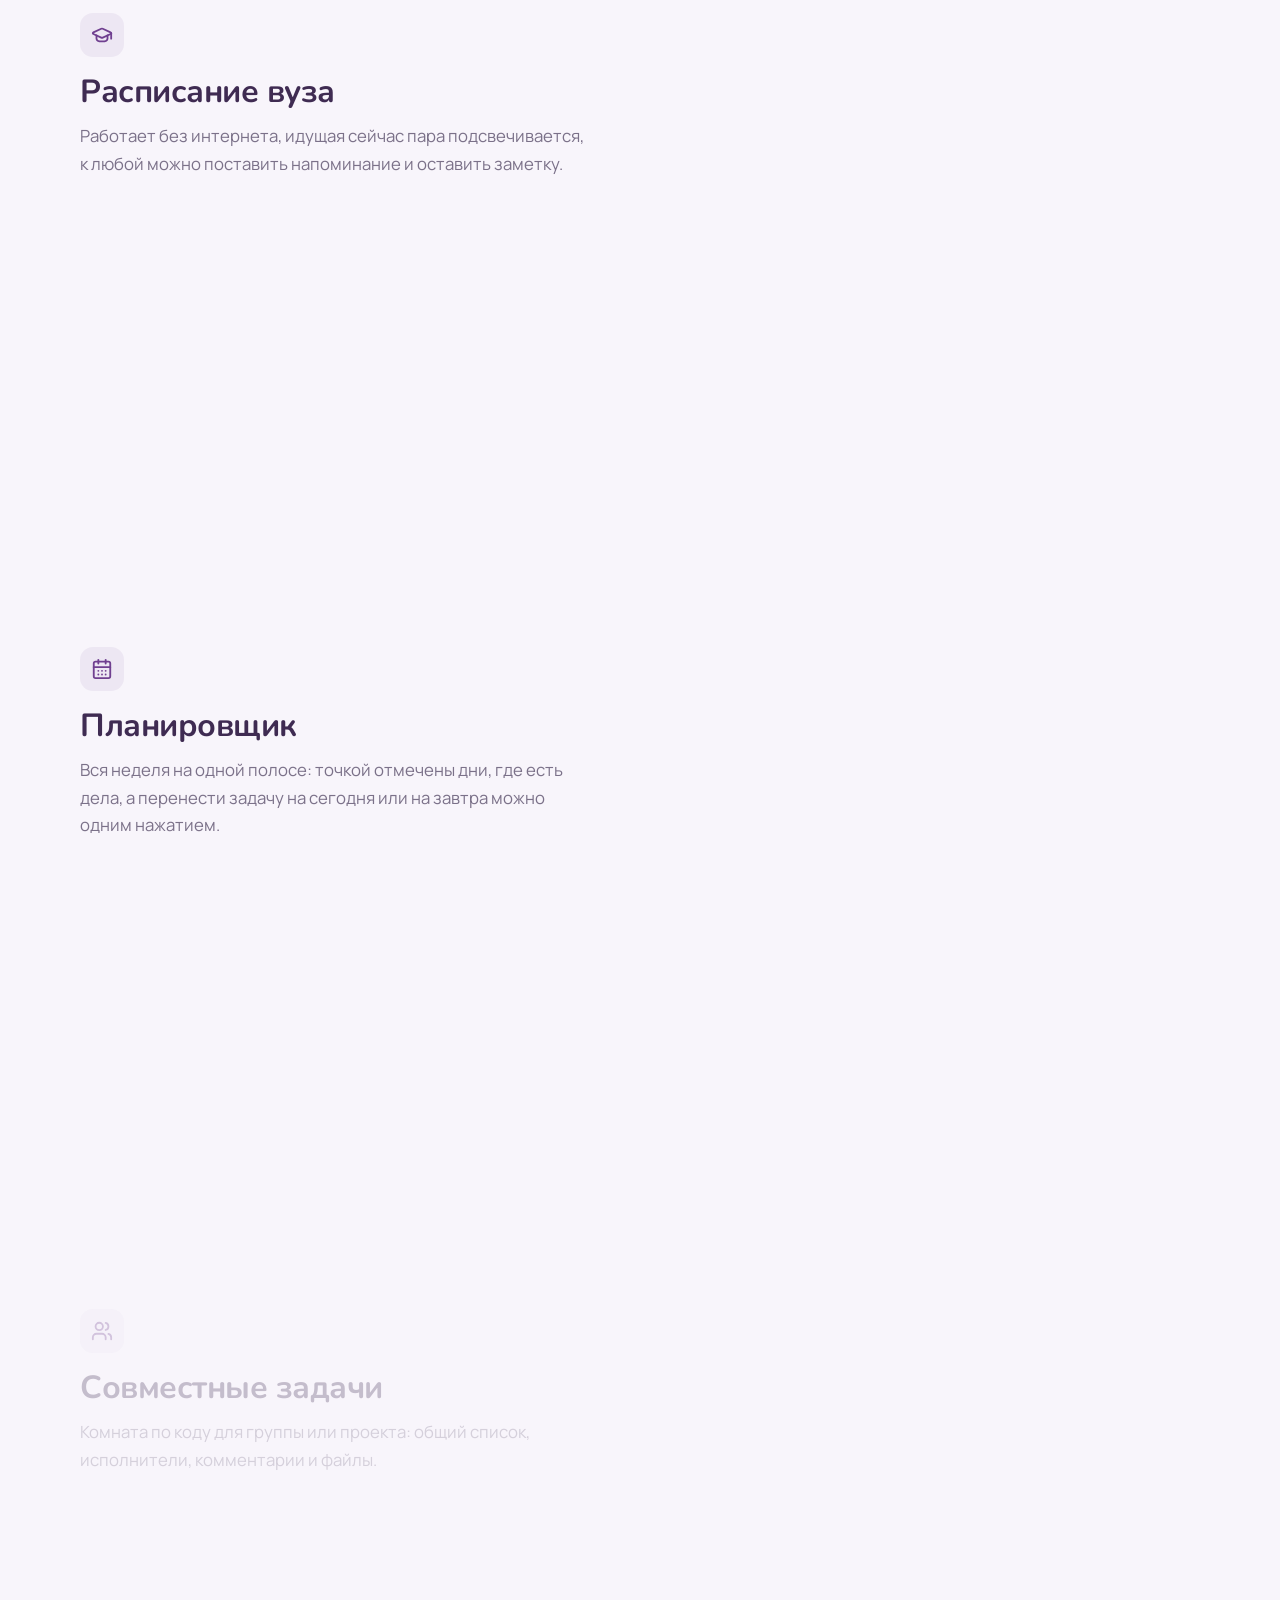
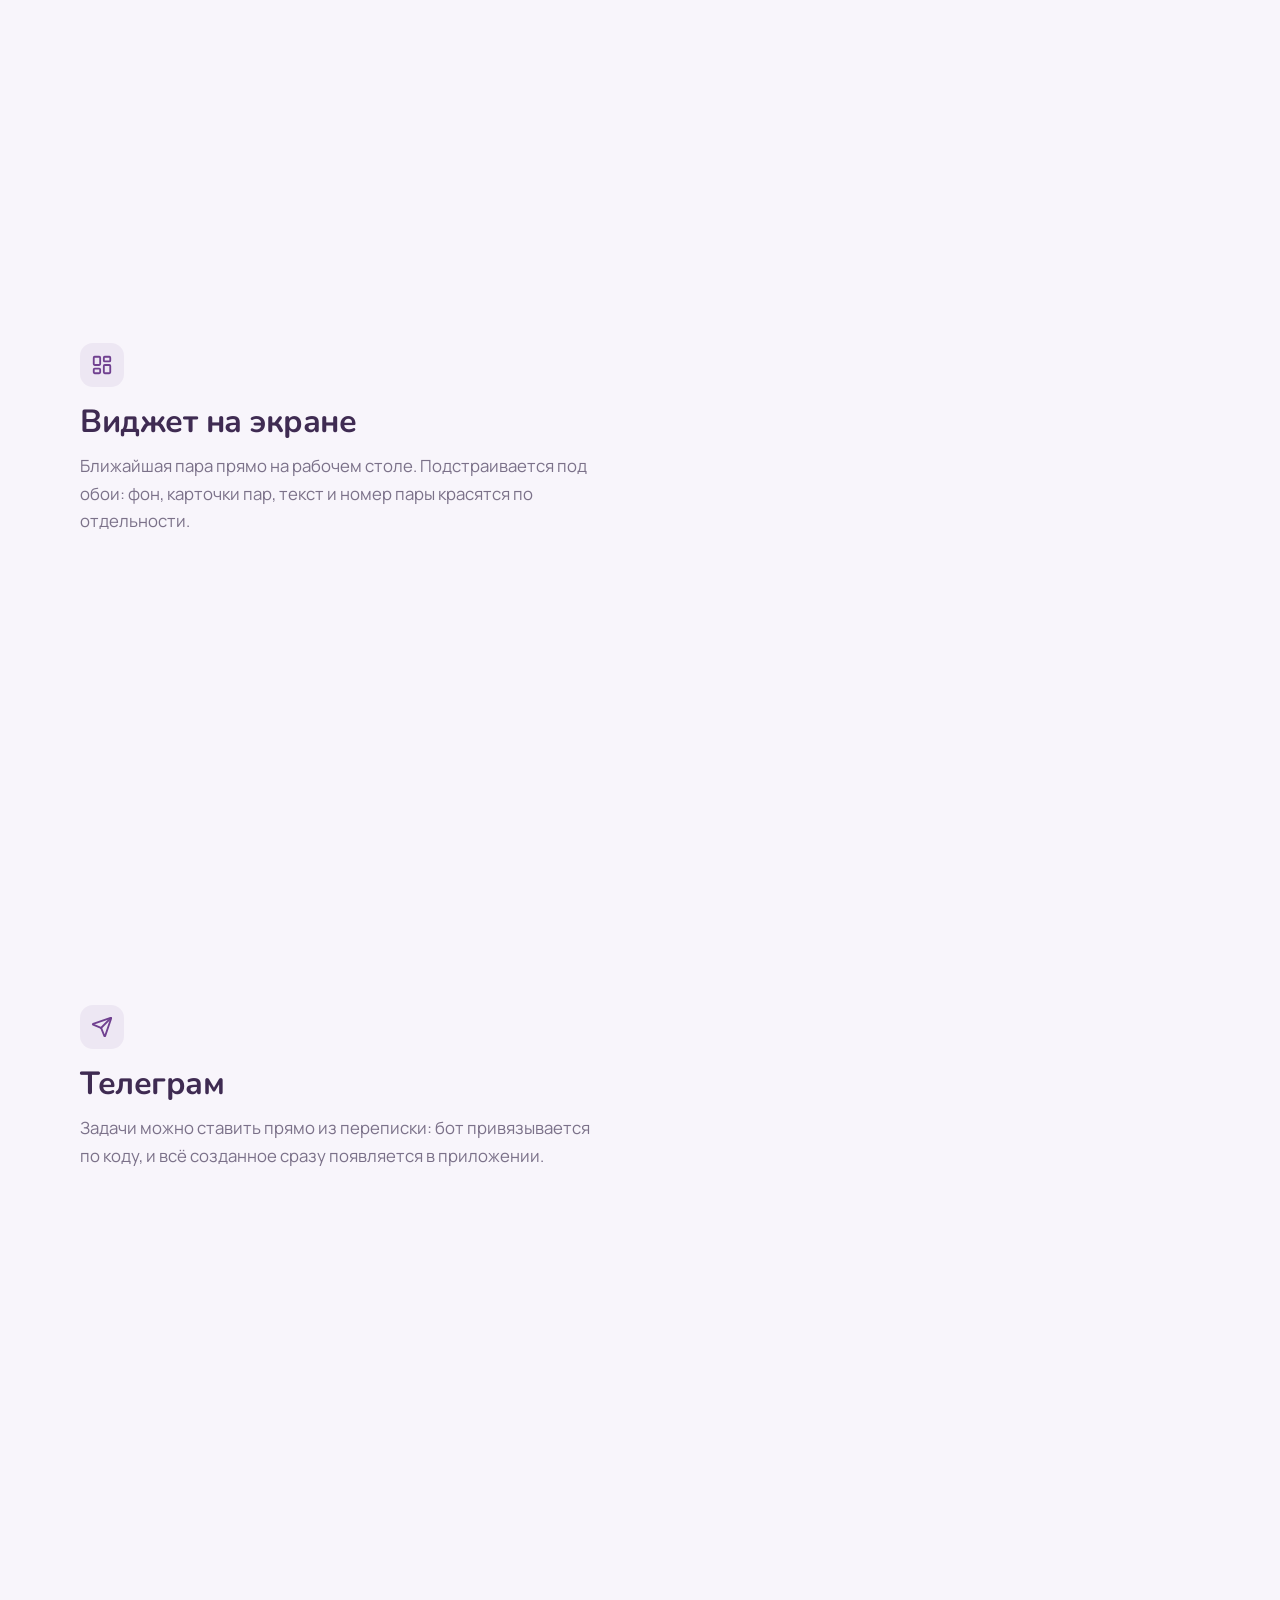
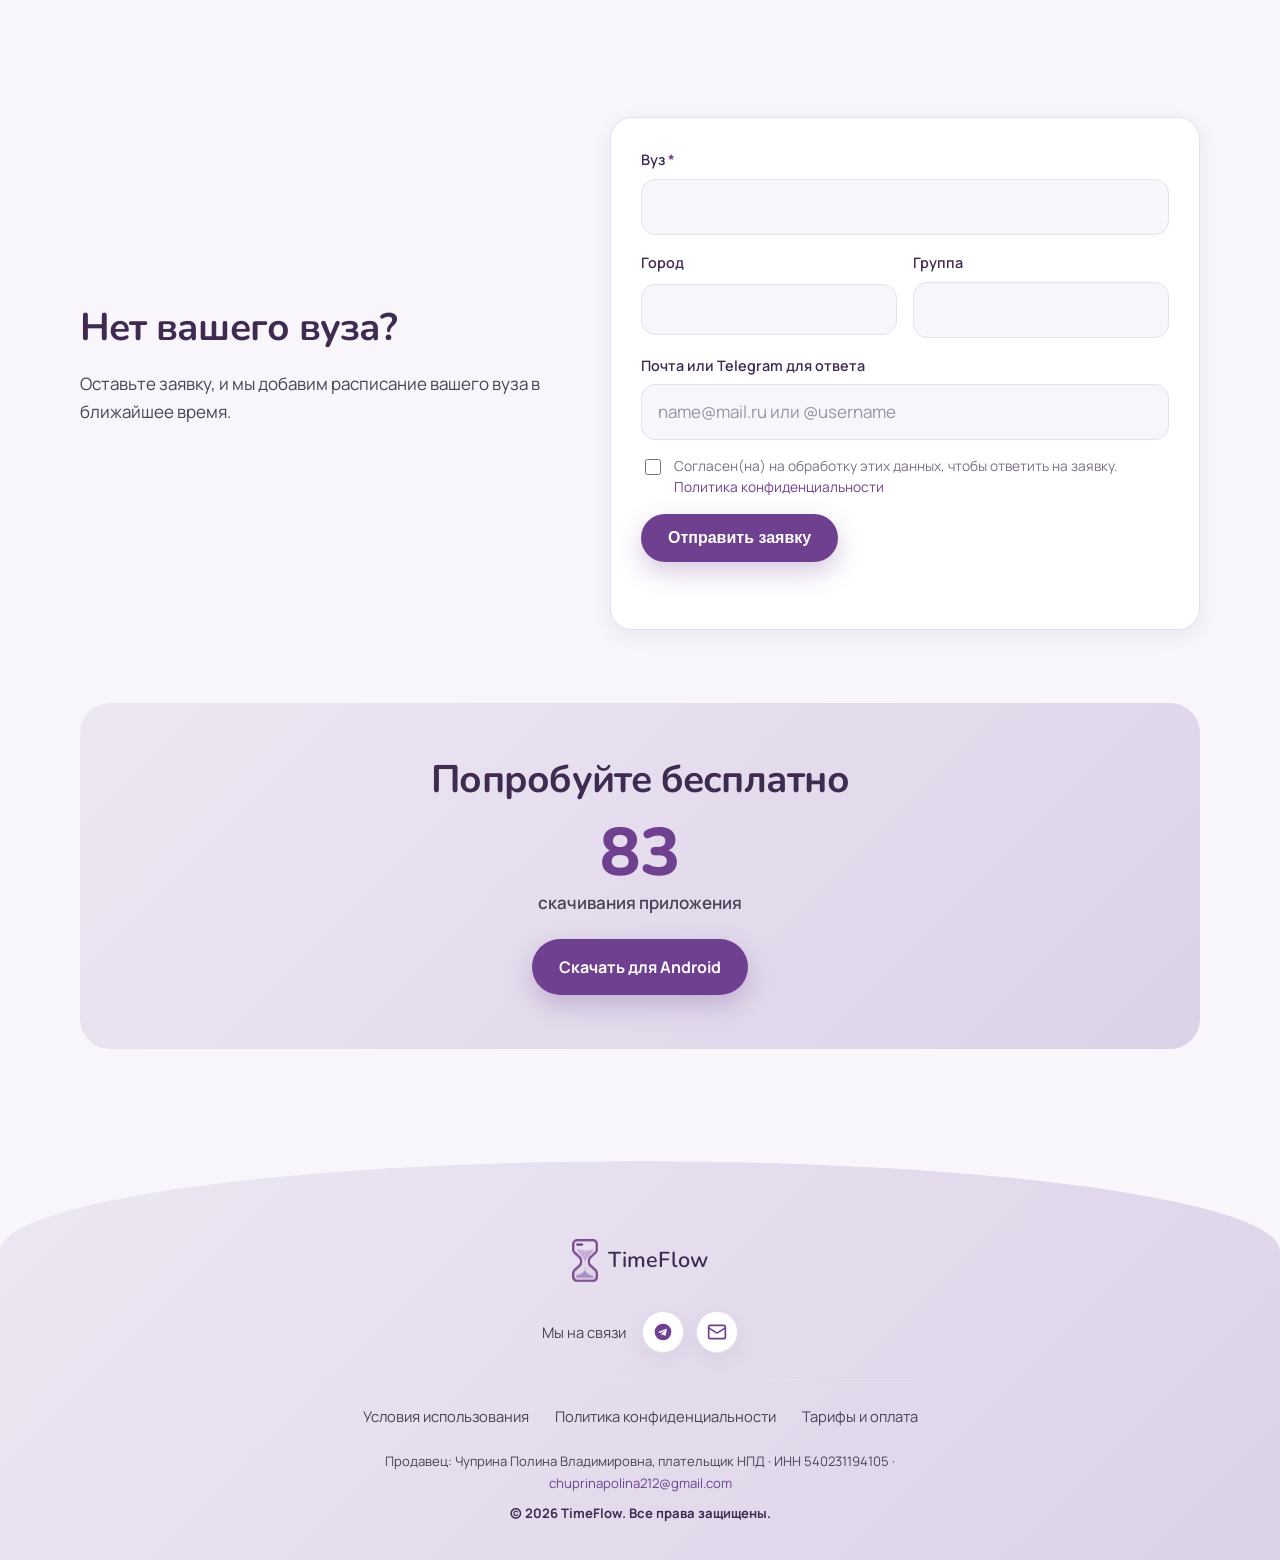
==== commit 25360894: "Возможности: телефон с живыми экранами приложения при прокрутке Вместо карточек и блока «Как это выг" ====
--- a/index.html
+++ b/index.html
@@ -174,207 +174,359 @@
   </div>
 </section>
 
-<section id="features">
+<!-- Значки внутри телефона: один раз здесь, дальше по ссылке <use>.
+     Так их можно ставить и в разметку, и в то, что строит features.js. -->
+<svg width="0" height="0" style="position:absolute" aria-hidden="true" focusable="false">
+  <defs>
+    <symbol id="i-bot" viewBox="0 0 24 24"><path d="M12 8V4H8"/><rect width="16" height="12" x="4" y="8" rx="2"/><path d="M2 14h2"/><path d="M20 14h2"/><path d="M15 13v2"/><path d="M9 13v2"/></symbol>
+    <symbol id="i-home" viewBox="0 0 24 24"><path d="M15 21v-8a1 1 0 0 0-1-1h-4a1 1 0 0 0-1 1v8"/><path d="M3 10a2 2 0 0 1 .709-1.528l7-5.999a2 2 0 0 1 2.582 0l7 5.999A2 2 0 0 1 21 10v9a2 2 0 0 1-2 2H5a2 2 0 0 1-2-2z"/></symbol>
+    <symbol id="i-cap" viewBox="0 0 24 24"><path d="M21.42 10.922a1 1 0 0 0-.019-1.838L12.83 5.18a2 2 0 0 0-1.66 0L2.6 9.08a1 1 0 0 0 0 1.832l8.57 3.908a2 2 0 0 0 1.66 0z"/><path d="M22 10v6"/><path d="M6 12.5V16a6 3 0 0 0 12 0v-3.5"/></symbol>
+    <symbol id="i-cal" viewBox="0 0 24 24"><rect width="18" height="18" x="3" y="4" rx="2"/><path d="M16 2v4"/><path d="M8 2v4"/><path d="M3 10h18"/><path d="M8 14h.01"/><path d="M12 14h.01"/><path d="M16 14h.01"/><path d="M8 18h.01"/><path d="M12 18h.01"/><path d="M16 18h.01"/></symbol>
+    <symbol id="i-trash" viewBox="0 0 24 24"><path d="M3 6h18"/><path d="M19 6v14c0 1-1 2-2 2H7c-1 0-2-1-2-2V6"/><path d="M8 6V4c0-1 1-2 2-2h4c1 0 2 1 2 2v2"/></symbol>
+    <symbol id="i-mic" viewBox="0 0 24 24"><path d="M12 2a3 3 0 0 0-3 3v7a3 3 0 0 0 6 0V5a3 3 0 0 0-3-3Z"/><path d="M19 10v2a7 7 0 0 1-14 0v-2"/><path d="M12 19v3"/></symbol>
+    <symbol id="i-up" viewBox="0 0 24 24"><path d="m5 12 7-7 7 7"/><path d="M12 19V5"/></symbol>
+    <symbol id="i-trend" viewBox="0 0 24 24"><path d="M22 7 13.5 15.5 8.5 10.5 2 17"/><path d="M16 7h6v6"/></symbol>
+    <symbol id="i-users" viewBox="0 0 24 24"><path d="M16 21v-2a4 4 0 0 0-4-4H6a4 4 0 0 0-4 4v2"/><path d="M16 3.128a4 4 0 0 1 0 7.744"/><path d="M22 21v-2a4 4 0 0 0-3-3.87"/><circle cx="9" cy="7" r="4"/></symbol>
+    <symbol id="i-sliders" viewBox="0 0 24 24"><path d="M21 4h-7"/><path d="M10 4H3"/><path d="M21 12h-9"/><path d="M8 12H3"/><path d="M21 20h-5"/><path d="M12 20H3"/><path d="M14 2v4"/><path d="M8 10v4"/><path d="M16 18v4"/></symbol>
+    <symbol id="i-search" viewBox="0 0 24 24"><circle cx="11" cy="11" r="8"/><path d="m21 21-4.3-4.3"/></symbol>
+    <symbol id="i-down" viewBox="0 0 24 24"><path d="m6 9 6 6 6-6"/></symbol>
+    <symbol id="i-right" viewBox="0 0 24 24"><path d="m9 18 6-6-6-6"/></symbol>
+    <symbol id="i-back" viewBox="0 0 24 24"><path d="m12 19-7-7 7-7"/><path d="M19 12H5"/></symbol>
+    <symbol id="i-next" viewBox="0 0 24 24"><path d="M5 12h14"/><path d="m12 5 7 7-7 7"/></symbol>
+    <symbol id="i-bell" viewBox="0 0 24 24"><path d="M10.268 21a2 2 0 0 0 3.464 0"/><path d="M3.262 15.326A1 1 0 0 0 4 17h16a1 1 0 0 0 .74-1.673C19.41 13.956 18 12.499 18 8A6 6 0 0 0 6 8c0 4.499-1.411 5.956-2.738 7.326"/></symbol>
+    <symbol id="i-sync" viewBox="0 0 24 24"><path d="M3 12a9 9 0 0 1 9-9 9.75 9.75 0 0 1 6.74 2.74L21 8"/><path d="M21 3v5h-5"/><path d="M21 12a9 9 0 0 1-9 9 9.75 9.75 0 0 1-6.74-2.74L3 16"/><path d="M8 16H3v5"/></symbol>
+    <symbol id="i-plus" viewBox="0 0 24 24"><path d="M5 12h14"/><path d="M12 5v14"/></symbol>
+    <symbol id="i-star" viewBox="0 0 24 24"><path fill="currentColor" d="M11.525 2.295a.53.53 0 0 1 .95 0l2.31 4.679a2.123 2.123 0 0 0 1.595 1.16l5.166.756a.53.53 0 0 1 .294.904l-3.736 3.638a2.123 2.123 0 0 0-.611 1.878l.882 5.14a.53.53 0 0 1-.771.56l-4.618-2.428a2.122 2.122 0 0 0-1.973 0L6.396 21.01a.53.53 0 0 1-.77-.56l.881-5.139a2.122 2.122 0 0 0-.611-1.879L2.16 9.795a.53.53 0 0 1 .294-.906l5.165-.755a2.122 2.122 0 0 0 1.597-1.16z"/></symbol>
+    <symbol id="i-copy" viewBox="0 0 24 24"><rect width="14" height="14" x="8" y="8" rx="2"/><path d="M4 16c-1.1 0-2-.9-2-2V4c0-1.1.9-2 2-2h10c1.1 0 2 .9 2 2"/></symbol>
+    <symbol id="i-chat" viewBox="0 0 24 24"><path d="M7.9 20A9 9 0 1 0 4 16.1L2 22Z"/></symbol>
+    <symbol id="i-clip" viewBox="0 0 24 24"><path d="m21.44 11.05-9.19 9.19a6 6 0 0 1-8.49-8.49l8.57-8.57A4 4 0 1 1 18 8.84l-8.59 8.57a2 2 0 0 1-2.83-2.83l8.49-8.48"/></symbol>
+    <symbol id="i-check" viewBox="0 0 24 24"><path d="M20 6 9 17l-5-5"/></symbol>
+    <symbol id="i-play" viewBox="0 0 24 24"><path fill="currentColor" d="M7 4.5v15l12-7.5z"/></symbol>
+    <symbol id="i-file" viewBox="0 0 24 24"><path d="M15 2H6a2 2 0 0 0-2 2v16a2 2 0 0 0 2 2h12a2 2 0 0 0 2-2V7Z"/><path d="M14 2v4a2 2 0 0 0 2 2h4"/><path d="M16 13H8"/><path d="M16 17H8"/><path d="M10 9H8"/></symbol>
+    <symbol id="i-send" viewBox="0 0 24 24"><path d="M14.536 21.686a.5.5 0 0 0 .937-.024l6.5-19a.496.496 0 0 0-.635-.635l-19 6.5a.5.5 0 0 0-.024.937l7.93 3.18a2 2 0 0 1 1.112 1.11z"/><path d="m21.854 2.147-10.94 10.939"/></symbol>
+    <symbol id="i-image" viewBox="0 0 24 24"><rect width="18" height="18" x="3" y="3" rx="2"/><circle cx="9" cy="9" r="2"/><path d="m21 15-3.086-3.086a2 2 0 0 0-2.828 0L6 21"/></symbol>
+    <symbol id="i-spark" viewBox="0 0 24 24"><path d="M9.937 15.5A2 2 0 0 0 8.5 14.063l-6.135-1.582a.5.5 0 0 1 0-.962L8.5 9.936A2 2 0 0 0 9.937 8.5l1.582-6.135a.5.5 0 0 1 .963 0L14.063 8.5A2 2 0 0 0 15.5 9.937l6.135 1.581a.5.5 0 0 1 0 .964L15.5 14.063a2 2 0 0 0-1.437 1.437l-1.582 6.135a.5.5 0 0 1-.963 0z"/></symbol>
+    <symbol id="i-alert" viewBox="0 0 24 24"><circle cx="12" cy="12" r="10"/><path d="M12 8v4"/><path d="M12 16h.01"/></symbol>
+    <symbol id="i-clock" viewBox="0 0 24 24"><circle cx="12" cy="12" r="10"/><path d="M12 6v6l4 2"/></symbol>
+    <symbol id="i-repeat" viewBox="0 0 24 24"><path d="m17 2 4 4-4 4"/><path d="M3 11v-1a4 4 0 0 1 4-4h14"/><path d="m7 22-4-4 4-4"/><path d="M21 13v1a4 4 0 0 1-4 4H3"/></symbol>
+    <symbol id="i-note" viewBox="0 0 24 24"><path d="M12 20h9"/><path d="M16.376 3.622a1 1 0 0 1 3.002 3.002L7.368 18.635a2 2 0 0 1-.855.506l-2.872.838a.5.5 0 0 1-.62-.62l.838-2.872a2 2 0 0 1 .506-.854z"/></symbol>
+    <symbol id="i-mail" viewBox="0 0 24 24"><rect x="2" y="4" width="20" height="16" rx="2"/><path d="m22 7-8.97 5.7a1.94 1.94 0 0 1-2.06 0L2 7"/></symbol>
+    <symbol id="i-columns" viewBox="0 0 24 24"><rect width="18" height="18" x="3" y="3" rx="2"/><path d="M9 3v18"/><path d="M15 3v18"/></symbol>
+    <symbol id="i-exit" viewBox="0 0 24 24"><path d="M9 21H5a2 2 0 0 1-2-2V5a2 2 0 0 1 2-2h4"/><path d="m16 17 5-5-5-5"/><path d="M21 12H9"/></symbol>
+    <symbol id="i-chev-up" viewBox="0 0 24 24"><path d="m18 15-6-6-6 6"/></symbol>
+    <symbol id="i-smile-plus" viewBox="0 0 24 24"><path d="M22 11v1a10 10 0 1 1-9-10"/><path d="M8 14s1.5 2 4 2 4-2 4-2"/><path d="M9 9h.01"/><path d="M15 9h.01"/><path d="M16 5h6"/><path d="M19 2v6"/></symbol>
+    <symbol id="i-user-plus" viewBox="0 0 24 24"><path d="M16 21v-2a4 4 0 0 0-4-4H6a4 4 0 0 0-4 4v2"/><circle cx="9" cy="7" r="4"/><path d="M19 8v6"/><path d="M22 11h-6"/></symbol>
+    <symbol id="i-dots" viewBox="0 0 24 24"><circle cx="12" cy="5" r="1"/><circle cx="12" cy="12" r="1"/><circle cx="12" cy="19" r="1"/></symbol>
+    <symbol id="i-msg" viewBox="0 0 24 24"><path d="M21 15a2 2 0 0 1-2 2H7l-4 4V5a2 2 0 0 1 2-2h14a2 2 0 0 1 2 2z"/></symbol>
+  </defs>
+</svg>
+
+<section id="features" class="fx">
   <div class="wrap">
     <div class="section-head reveal">
       <h2>Что умеет приложение</h2>
     </div>
 
-    <!-- Сетка «бенто»: ассистент — главное отличие от обычного списка дел,
-         поэтому он крупный, остальное вокруг. В каждой карточке маленькая
-         сценка из приложения, свёрстанная html, а не картинкой: так она
-         красится темой и остаётся чёткой. Со сценками можно играть —
-         писать ассистенту, открывать пары, отмечать задачи, красить
-         виджет; оживляет их features.js. Без скрипта они просто стоят. -->
-    <div class="bento">
-      <article class="card feat reveal" data-f="ai">
-        <div class="feat-text">
-          <div class="card-mark">
-            <svg viewBox="0 0 24 24" fill="none" stroke="currentColor" stroke-width="2" stroke-linecap="round" stroke-linejoin="round" aria-hidden="true" focusable="false"><path d="M12 8V4H8"/><rect width="16" height="12" x="4" y="8" rx="2"/><path d="M2 14h2"/><path d="M20 14h2"/><path d="M15 13v2"/><path d="M9 13v2"/></svg>
-          </div>
+    <!-- Возможности одна за другой, а рядом прилипший к экрану телефон.
+         Пока листают, он поворачивается и показывает экран той
+         возможности, что сейчас посередине. Экраны свёрстаны html по
+         снимкам приложения, и с ними можно играть: у всех экранов общие
+         задачи, поэтому созданное у ассистента или в Телеграме видно и в
+         списке, и в планировщике, и в виджете. Оживляет всё features.js;
+         без него остаются тексты и неподвижный снимок в телефоне. -->
+    <div class="fx-grid">
+      <ol class="fx-steps">
+        <li class="fx-step is-active" data-s="ai">
+          <div class="card-mark"><svg viewBox="0 0 24 24" aria-hidden="true" focusable="false"><use href="#i-bot"/></svg></div>
           <h3>Ассистент</h3>
           <p>
             Скажите или напишите, что нужно сделать, и задача создастся сама,
             со сроком и категорией. Сфотографируйте силлабус, приложение
             вытащит из него дедлайны на весь семестр.
           </p>
-        </div>
-        <div class="demo demo-ai">
-          <div class="ai-log" aria-live="polite">
-            <div class="bubble bubble-me" data-ai="said">Сдать реферат по истории к пятнице</div>
-            <div class="made" data-ai="made">
-              <span class="made-check" aria-hidden="true"></span>
-              <div>
-                <b data-ai="title">Реферат по истории</b>
-                <span class="chips" data-ai="chips"><i>Пт, 23:59</i><i>Учёба</i><i class="hot">Важно</i></span>
-              </div>
-            </div>
-          </div>
-          <form class="ai-form" data-ai="form">
-            <input class="ai-input" type="text" maxlength="70" autocomplete="off"
-                   placeholder="Напишите задачу своими словами"
-                   aria-label="Задача для ассистента">
-            <button class="ai-send" type="submit" aria-label="Отправить ассистенту">
-              <svg viewBox="0 0 24 24" fill="none" stroke="currentColor" stroke-width="2.4" stroke-linecap="round" stroke-linejoin="round" aria-hidden="true" focusable="false"><path d="M12 19V5"/><path d="m5 12 7-7 7 7"/></svg>
-            </button>
-          </form>
-          <div class="ai-ideas">
-            <button type="button" class="idea">Зачёт по праву в среду в 10</button>
-            <button type="button" class="idea">Позвонить старосте завтра</button>
-            <button type="button" class="idea">Курсовая до 15 декабря</button>
-          </div>
-          <button type="button" class="syllabus" data-ai="syllabus"
-                  aria-label="Разобрать силлабус: показать, сколько дедлайнов в нём найдено">
-            <span class="syl-page" aria-hidden="true"><i></i><i></i><i></i><i></i></span>
-            <span class="syl-arrow" aria-hidden="true"></span>
-            <span class="syl-out"><b data-ai="count">14</b> дедлайнов на семестр</span>
-            <span class="syl-go">Разобрать силлабус</span>
-          </button>
-        </div>
-      </article>
-
-      <article class="card feat reveal" data-f="schedule">
-        <div class="feat-text">
-          <div class="card-mark">
-            <svg viewBox="0 0 24 24" fill="none" stroke="currentColor" stroke-width="2" stroke-linecap="round" stroke-linejoin="round" aria-hidden="true" focusable="false"><path d="M21.42 10.922a1 1 0 0 0-.019-1.838L12.83 5.18a2 2 0 0 0-1.66 0L2.6 9.08a1 1 0 0 0 0 1.832l8.57 3.908a2 2 0 0 0 1.66 0z"/><path d="M22 10v6"/><path d="M6 12.5V16a6 3 0 0 0 12 0v-3.5"/></svg>
-          </div>
+        </li>
+        <li class="fx-step" data-s="tasks">
+          <div class="card-mark"><svg viewBox="0 0 24 24" aria-hidden="true" focusable="false"><path d="M2 6h4"/><path d="M2 10h4"/><path d="M2 14h4"/><path d="M2 18h4"/><rect width="16" height="20" x="4" y="2" rx="2"/><path d="M9.5 8h5"/><path d="M9.5 12H16"/><path d="M9.5 16H14"/></svg></div>
+          <h3>Задачи</h3>
+          <p>
+            Сроки, приоритеты, категории и повторы. К задаче можно приложить
+            фото или голосовую заметку.
+          </p>
+        </li>
+        <li class="fx-step" data-s="schedule">
+          <div class="card-mark"><svg viewBox="0 0 24 24" aria-hidden="true" focusable="false"><use href="#i-cap"/></svg></div>
           <h3>Расписание вуза</h3>
           <p>
             Работает без интернета, идущая сейчас пара подсвечивается,
             к любой можно поставить напоминание и оставить заметку.
           </p>
-        </div>
-        <div class="demo demo-pairs">
-          <div class="pair-item">
-            <button type="button" class="pair" aria-expanded="false"><time>9:00</time><span>Матанализ</span></button>
-            <div class="pair-more"><span>ауд. 3-214 · Лекция</span><button type="button" class="bell" aria-pressed="false" data-at="8:50">Напомнить</button></div>
-          </div>
-          <div class="pair-item is-now is-open">
-            <button type="button" class="pair now" aria-expanded="true"><time>10:40</time><span>История</span><em>сейчас</em></button>
-            <div class="pair-more"><span>ауд. 5-610 · Семинар</span><button type="button" class="bell" aria-pressed="false" data-at="10:30">Напомнить</button></div>
-          </div>
-          <div class="pair-item">
-            <button type="button" class="pair" aria-expanded="false"><time>12:40</time><span>Английский</span></button>
-            <div class="pair-more"><span>ауд. 2-105 · Практика</span><button type="button" class="bell" aria-pressed="false" data-at="12:30">Напомнить</button></div>
+        </li>
+        <li class="fx-step" data-s="planner">
+          <div class="card-mark"><svg viewBox="0 0 24 24" aria-hidden="true" focusable="false"><use href="#i-cal"/></svg></div>
+          <h3>Планировщик</h3>
+          <p>
+            Вся неделя на одной полосе: точкой отмечены дни, где есть дела,
+            а перенести задачу на сегодня или на завтра можно одним нажатием.
+          </p>
+        </li>
+        <li class="fx-step" data-s="rooms">
+          <div class="card-mark"><svg viewBox="0 0 24 24" aria-hidden="true" focusable="false"><use href="#i-users"/></svg></div>
+          <h3>Совместные задачи</h3>
+          <p>
+            Комната по коду для группы или проекта: общий список, исполнители,
+            комментарии и файлы.
+          </p>
+        </li>
+        <li class="fx-step" data-s="widget">
+          <div class="card-mark"><svg viewBox="0 0 24 24" aria-hidden="true" focusable="false"><rect width="7" height="9" x="3" y="3" rx="1"/><rect width="7" height="5" x="14" y="3" rx="1"/><rect width="7" height="9" x="14" y="12" rx="1"/><rect width="7" height="5" x="3" y="16" rx="1"/></svg></div>
+          <h3>Виджет на экране</h3>
+          <p>
+            Ближайшая пара прямо на рабочем столе. Подстраивается под обои:
+            фон, карточки пар, текст и номер пары красятся по отдельности.
+          </p>
+        </li>
+        <li class="fx-step" data-s="tg">
+          <div class="card-mark"><svg viewBox="0 0 24 24" aria-hidden="true" focusable="false"><use href="#i-send"/></svg></div>
+          <h3>Телеграм</h3>
+          <p>
+            Задачи можно ставить прямо из переписки: бот привязывается по коду,
+            и всё созданное сразу появляется в приложении.
+          </p>
+        </li>
+      </ol>
+
+      <div class="fx-stage">
+        <div class="ph" role="group" aria-label="Приложение TimeFlow: экраны можно нажимать">
+          <div class="ph-shadow" aria-hidden="true"></div>
+          <div class="ph-body">
+            <!-- Толщина корпуса — стопка одинаковых скруглённых пластин, а
+                 не грани: у плоской грани углы не скруглить, и при
+                 повороте в углах зияли бы щели -->
+            <i class="ph-edge" style="--z:1"></i><i class="ph-edge" style="--z:2"></i>
+            <i class="ph-edge" style="--z:3"></i><i class="ph-edge" style="--z:4"></i>
+            <i class="ph-edge" style="--z:5"></i><i class="ph-edge" style="--z:6"></i>
+            <i class="ph-edge" style="--z:7"></i><i class="ph-edge" style="--z:8"></i>
+            <div class="ph-face">
+              <div class="ph-screen" data-dir="1">
+                <img class="ph-fallback" src="assets/tasks.webp" width="620" height="1384"
+                     alt="Экран «Мои задачи»: просроченные задачи и задачи на потом">
+
+                <!-- ── Ассистент ── -->
+                <div class="scr scr-ai is-on" data-scr="ai">
+                  <div class="a-status"><time>10:52</time><span class="a-sys" aria-hidden="true"><b></b><b></b><b></b><i></i></span></div>
+                  <header class="ai-head">
+                    <span class="ai-ava"><svg class="ic" aria-hidden="true"><use href="#i-bot"/></svg></span>
+                    <div><b>TimeFlow AI</b><small><i></i>Готов помочь</small></div>
+                    <button type="button" class="a-icon" data-ai="clear" aria-label="Очистить чат"><svg class="ic" aria-hidden="true"><use href="#i-trash"/></svg></button>
+                  </header>
+                  <div class="ai-log" data-ai="log" aria-live="polite"></div>
+                  <div class="ai-ideas">
+                    <button type="button" class="a-chip" data-say>Зачёт по праву в среду в 10</button>
+                    <button type="button" class="a-chip" data-say>Курсовая до 15 декабря</button>
+                    <button type="button" class="a-chip" data-ai="syllabus"><svg class="ic" aria-hidden="true"><use href="#i-file"/></svg>Силлабус</button>
+                  </div>
+                  <form class="a-input" data-ai="form">
+                    <button type="button" class="a-mic" data-ai="mic" aria-label="Сказать голосом"><svg class="ic" aria-hidden="true"><use href="#i-mic"/></svg></button>
+                    <input type="text" maxlength="80" autocomplete="off" placeholder="Сообщение..." aria-label="Сообщение ассистенту">
+                    <button type="submit" class="a-send" aria-label="Отправить"><svg class="ic" aria-hidden="true"><use href="#i-up"/></svg></button>
+                  </form>
+                  <nav class="a-nav" aria-label="Разделы приложения">
+                    <button type="button" class="a-tab" data-go="tasks"><svg class="ic" aria-hidden="true"><use href="#i-home"/></svg>Главная</button>
+                    <button type="button" class="a-tab" data-go="schedule"><svg class="ic" aria-hidden="true"><use href="#i-cap"/></svg>Пары</button>
+                    <button type="button" class="a-tab" data-go="planner"><svg class="ic" aria-hidden="true"><use href="#i-cal"/></svg>План</button>
+                    <button type="button" class="a-tab is-on" aria-current="page"><svg class="ic" aria-hidden="true"><use href="#i-bot"/></svg>AI</button>
+                  </nav>
+                </div>
+
+                <!-- ── Мои задачи ── -->
+                <div class="scr scr-tasks" data-scr="tasks">
+                  <div class="a-status"><time>10:52</time><span class="a-sys" aria-hidden="true"><b></b><b></b><b></b><i></i></span></div>
+                  <header class="t-head">
+                    <div><b class="a-title">Мои задачи</b><small data-date="long">Понедельник, 26 октября</small></div>
+                    <span class="t-tools">
+                      <span class="t-tool is-violet"><svg class="ic" aria-hidden="true"><use href="#i-trend"/></svg></span>
+                      <button type="button" class="t-tool is-teal" data-go="rooms" aria-label="Совместные задачи"><svg class="ic" aria-hidden="true"><use href="#i-users"/></svg></button>
+                      <span class="t-tool is-green"><svg class="ic" aria-hidden="true"><use href="#i-sliders"/></svg></span>
+                    </span>
+                  </header>
+                  <div class="t-sum">
+                    <span class="t-ring" data-t="ring"><b data-t="ringText">1/2</b></span>
+                    <div class="t-sum-text">
+                      <b data-t="sumTitle">Осталась 1 задача</b>
+                      <span class="t-late" data-t="late"><svg class="ic" aria-hidden="true"><use href="#i-alert"/></svg><span>Просрочено: 1</span></span>
+                    </div>
+                    <span class="t-spark"><svg class="ic" aria-hidden="true"><use href="#i-spark"/></svg></span>
+                    <span class="t-next"><svg class="ic" aria-hidden="true"><use href="#i-clock"/></svg><span data-t="next">Английский · в 12:40</span></span>
+                  </div>
+                  <div class="t-filters" role="group" aria-label="Какие задачи показать">
+                    <span class="t-search"><svg class="ic" aria-hidden="true"><use href="#i-search"/></svg></span>
+                    <button type="button" class="a-chip is-on" data-f="all" aria-pressed="true">Все</button>
+                    <button type="button" class="a-chip" data-f="done" aria-pressed="false"><svg class="ic" aria-hidden="true"><use href="#i-check"/></svg>Выполненные</button>
+                    <button type="button" class="a-chip" data-f="open" aria-pressed="false">Запланированные</button>
+                  </div>
+                  <div class="t-list" data-t="list"></div>
+                  <button type="button" class="t-fab" data-t="add" aria-label="Новая задача"><svg class="ic" aria-hidden="true"><use href="#i-plus"/></svg></button>
+                  <form class="a-sheet" data-t="sheet" hidden>
+                    <b>Новая задача</b>
+                    <input type="text" maxlength="60" autocomplete="off" placeholder="Что нужно сделать?" aria-label="Название задачи">
+                    <span class="a-sheet-row">
+                      <button type="button" class="a-chip is-on" data-day="0" aria-pressed="true">Сегодня</button>
+                      <button type="button" class="a-chip" data-day="1" aria-pressed="false">Завтра</button>
+                      <button type="submit" class="a-btn">Сохранить</button>
+                    </span>
+                  </form>
+                  <nav class="a-nav" aria-label="Разделы приложения">
+                    <button type="button" class="a-tab is-on" aria-current="page"><svg class="ic" aria-hidden="true"><use href="#i-home"/></svg>Главная</button>
+                    <button type="button" class="a-tab" data-go="schedule"><svg class="ic" aria-hidden="true"><use href="#i-cap"/></svg>Пары</button>
+                    <button type="button" class="a-tab" data-go="planner"><svg class="ic" aria-hidden="true"><use href="#i-cal"/></svg>План</button>
+                    <button type="button" class="a-tab" data-go="ai"><svg class="ic" aria-hidden="true"><use href="#i-bot"/></svg>AI</button>
+                  </nav>
+                </div>
+
+                <!-- ── Расписание ── -->
+                <div class="scr scr-schedule" data-scr="schedule">
+                  <div class="a-status"><time>10:52</time><span class="a-sys" aria-hidden="true"><b></b><b></b><b></b><i></i></span></div>
+                  <div class="s-groups" role="group" aria-label="Группа">
+                    <button type="button" class="s-group is-on" data-g="0" aria-pressed="true"><svg class="ic" aria-hidden="true"><use href="#i-star"/></svg>ПИ402.2</button>
+                    <button type="button" class="s-group" data-g="1" aria-pressed="false">ПИ402.1 <small>НГУЭУ</small></button>
+                    <span class="s-add"><svg class="ic" aria-hidden="true"><use href="#i-plus"/></svg></span>
+                  </div>
+                  <div class="s-search"><svg class="ic" aria-hidden="true"><use href="#i-search"/></svg><span data-s="group">ПИ402.2</span><svg class="ic" aria-hidden="true"><use href="#i-cap"/></svg></div>
+                  <button type="button" class="s-sync" data-s="sync">Обновлено: <span data-s="synced">сегодня 08:00</span><svg class="ic" aria-hidden="true"><use href="#i-sync"/></svg></button>
+                  <div class="s-week"><b data-s="week">Текущая неделя</b><button type="button" class="s-today" data-s="today">Сегодня</button></div>
+                  <div class="s-days" data-s="days" role="group" aria-label="День недели"></div>
+                  <b class="s-day" data-s="dayName">Понедельник</b>
+                  <div class="s-list" data-s="list"></div>
+                  <nav class="a-nav" aria-label="Разделы приложения">
+                    <button type="button" class="a-tab" data-go="tasks"><svg class="ic" aria-hidden="true"><use href="#i-home"/></svg>Главная</button>
+                    <button type="button" class="a-tab is-on" aria-current="page"><svg class="ic" aria-hidden="true"><use href="#i-cap"/></svg>Пары</button>
+                    <button type="button" class="a-tab" data-go="planner"><svg class="ic" aria-hidden="true"><use href="#i-cal"/></svg>План</button>
+                    <button type="button" class="a-tab" data-go="ai"><svg class="ic" aria-hidden="true"><use href="#i-bot"/></svg>AI</button>
+                  </nav>
+                </div>
+
+                <!-- ── Планировщик ── -->
+                <div class="scr scr-planner" data-scr="planner">
+                  <div class="a-status"><time>10:52</time><span class="a-sys" aria-hidden="true"><b></b><b></b><b></b><i></i></span></div>
+                  <header class="p-head">
+                    <div><b class="a-title">Планировщик</b><small data-p="month">Октябрь 2026</small></div>
+                    <button type="button" class="p-today" data-p="today">Сегодня</button>
+                    <span class="p-icon"><svg class="ic" aria-hidden="true"><use href="#i-cal"/></svg></span>
+                  </header>
+                  <div class="p-week">
+                    <button type="button" class="p-arrow" data-p="prev" aria-label="Прошлая неделя"><svg class="ic" aria-hidden="true"><use href="#i-back"/></svg></button>
+                    <div class="p-days" data-p="days" role="group" aria-label="День"></div>
+                    <button type="button" class="p-arrow" data-p="next" aria-label="Следующая неделя"><svg class="ic" aria-hidden="true"><use href="#i-next"/></svg></button>
+                  </div>
+                  <div class="p-bar"><b data-p="dayName">Понедельник, 26 октября</b><span data-p="count">1 задача</span></div>
+                  <div class="p-list" data-p="list"></div>
+                  <nav class="a-nav" aria-label="Разделы приложения">
+                    <button type="button" class="a-tab" data-go="tasks"><svg class="ic" aria-hidden="true"><use href="#i-home"/></svg>Главная</button>
+                    <button type="button" class="a-tab" data-go="schedule"><svg class="ic" aria-hidden="true"><use href="#i-cap"/></svg>Пары</button>
+                    <button type="button" class="a-tab is-on" aria-current="page"><svg class="ic" aria-hidden="true"><use href="#i-cal"/></svg>План</button>
+                    <button type="button" class="a-tab" data-go="ai"><svg class="ic" aria-hidden="true"><use href="#i-bot"/></svg>AI</button>
+                  </nav>
+                </div>
+
+                <!-- ── Комната ── -->
+                <div class="scr scr-rooms" data-scr="rooms">
+                  <div class="a-status"><time>10:52</time><span class="a-sys" aria-hidden="true"><b></b><b></b><b></b><i></i></span></div>
+                  <header class="r-head">
+                    <button type="button" class="a-icon" data-go="tasks" aria-label="Назад к задачам"><svg class="ic" aria-hidden="true"><use href="#i-back"/></svg></button>
+                    <button type="button" class="r-code" data-r="code" aria-label="Скопировать код комнаты TF4R2M"><b>TF4R2M</b><svg class="ic" aria-hidden="true"><use href="#i-copy"/></svg></button>
+                    <span class="r-faces" aria-hidden="true"><i>А</i><i class="is-online">М</i><i>В</i></span>
+                    <span class="r-icon"><svg class="ic" aria-hidden="true"><use href="#i-columns"/></svg></span>
+                    <span class="r-icon is-exit"><svg class="ic" aria-hidden="true"><use href="#i-exit"/></svg></span>
+                  </header>
+                  <div class="r-progress"><i data-r="bar"></i></div>
+                  <small class="r-stat" data-r="stat">В сети: 1 из 3 · готово 1 из 5</small>
+                  <div class="r-list" data-r="list"></div>
+                  <button type="button" class="t-fab" data-r="add" aria-label="Новая общая задача"><svg class="ic" aria-hidden="true"><use href="#i-plus"/></svg></button>
+                  <form class="a-sheet" data-r="sheet" hidden>
+                    <b>Общая задача</b>
+                    <input type="text" maxlength="60" autocomplete="off" placeholder="Что нужно сделать группе?" aria-label="Новая общая задача">
+                    <span class="a-sheet-row"><button type="submit" class="a-btn">Добавить</button></span>
+                  </form>
+                </div>
+
+                <!-- ── Рабочий стол с виджетом расписания ── -->
+                <div class="scr scr-home" data-scr="widget" data-wall="0">
+                  <div class="a-status"><time>10:52</time><span class="a-sys" aria-hidden="true"><b></b><b></b><b></b><i></i></span></div>
+                  <div class="h-widgets">
+                    <div class="h-clock" aria-hidden="true"><b>10:52</b><span data-date="short">пн, 26 октября</span></div>
+                    <button type="button" class="w" data-w="box" aria-label="Виджет расписания: показать следующую пару">
+                      <b class="w-title" data-w="title">ПИ402.2, 26 октября, понедельник</b>
+                      <span class="w-time"><i class="w-num" data-w="num">2</i><span data-w="time">10:40 - 12:10</span></span>
+                      <span class="w-card"><b data-w="name">История</b><span data-w="type">Семинар</span><em data-w="room">ауд. 5-610</em></span>
+                      <span class="w-empty" data-w="empty" hidden>Сегодня пар нет</span>
+                    </button>
+                  </div>
+                  <div class="h-apps" aria-hidden="true">
+                    <i><svg class="ic"><use href="#i-mail"/></svg></i>
+                    <i><svg class="ic"><use href="#i-send"/></svg></i>
+                    <i><svg class="ic"><use href="#i-image"/></svg></i>
+                    <i><svg class="ic"><use href="#i-clock"/></svg></i>
+                    <i><svg class="ic"><use href="#i-cal"/></svg></i>
+                    <i><svg class="ic"><use href="#i-mic"/></svg></i>
+                    <i><svg class="ic"><use href="#i-note"/></svg></i>
+                    <i><img src="assets/icon-180.png" alt=""></i>
+                  </div>
+                  <div class="h-panel">
+                    <div class="h-parts" role="group" aria-label="Что перекрасить">
+                      <button type="button" class="is-on" data-part="bg" aria-pressed="true">Фон</button>
+                      <button type="button" data-part="card" aria-pressed="false" aria-label="Карточки пар">Карточки</button>
+                      <button type="button" data-part="text" aria-pressed="false">Текст</button>
+                      <button type="button" data-part="num" aria-pressed="false" aria-label="Номер пары">Номер</button>
+                    </div>
+                    <div class="h-swatches" role="group" aria-label="Цвет">
+                      <button type="button" class="h-auto" data-c="" aria-label="Под обои">Авто</button>
+                      <button type="button" data-c="#704090" style="--c:#704090" aria-label="Сливовый"></button>
+                      <button type="button" data-c="#d98fb0" style="--c:#d98fb0" aria-label="Розовый"></button>
+                      <button type="button" data-c="#6fa8a0" style="--c:#6fa8a0" aria-label="Мятный"></button>
+                      <button type="button" data-c="#e7b75b" style="--c:#e7b75b" aria-label="Песочный"></button>
+                      <button type="button" data-c="#f4f1f8" style="--c:#f4f1f8" aria-label="Белый"></button>
+                      <button type="button" data-c="#1b1622" style="--c:#1b1622" aria-label="Чёрный"></button>
+                    </div>
+                    <button type="button" class="h-wall" data-w="wall"><svg class="ic" aria-hidden="true"><use href="#i-image"/></svg>Сменить обои</button>
+                  </div>
+                  <div class="h-apps h-dock" aria-hidden="true">
+                    <i><svg class="ic"><use href="#i-chat"/></svg></i>
+                    <i><svg class="ic"><use href="#i-search"/></svg></i>
+                    <i><svg class="ic"><use href="#i-users"/></svg></i>
+                    <i><svg class="ic"><use href="#i-home"/></svg></i>
+                  </div>
+                </div>
+
+                <!-- ── Телеграм ── -->
+                <div class="scr scr-tg" data-scr="tg">
+                  <div class="a-status"><time>10:52</time><span class="a-sys" aria-hidden="true"><b></b><b></b><b></b><i></i></span></div>
+                  <header class="g-head">
+                    <img src="assets/icon-180.png" alt="">
+                    <div><b>TimeFlow</b><small>бот</small></div>
+                  </header>
+                  <div class="g-log" data-g="log" aria-live="polite"></div>
+                  <form class="g-form" data-g="form">
+                    <input type="text" maxlength="60" autocomplete="off" placeholder="Сообщение" aria-label="Сообщение боту">
+                    <button type="submit" class="g-send" aria-label="Отправить боту"><svg class="ic" aria-hidden="true"><use href="#i-send"/></svg></button>
+                  </form>
+                </div>
+
+                <div class="ph-toast" data-toast role="status" aria-live="polite"></div>
+              </div>
+              <i class="ph-glare" aria-hidden="true"></i>
+            </div>
           </div>
         </div>
-      </article>
-
-      <article class="card feat reveal" data-f="tasks">
-        <div class="feat-text">
-          <div class="card-mark">
-            <svg viewBox="0 0 24 24" fill="none" stroke="currentColor" stroke-width="2" stroke-linecap="round" stroke-linejoin="round" aria-hidden="true" focusable="false"><path d="M2 6h4"/><path d="M2 10h4"/><path d="M2 14h4"/><path d="M2 18h4"/><rect width="16" height="20" x="4" y="2" rx="2"/><path d="M9.5 8h5"/><path d="M9.5 12H16"/><path d="M9.5 16H14"/></svg>
-          </div>
-          <h3>Задачи</h3>
-          <p>
-            Сроки, приоритеты, категории и повторы. К задаче можно приложить
-            фото или голосовую заметку.
-          </p>
+
+        <div class="fx-dots" role="group" aria-label="Экраны приложения">
+          <button type="button" class="is-on" data-go="ai" aria-label="Ассистент"></button>
+          <button type="button" data-go="tasks" aria-label="Задачи"></button>
+          <button type="button" data-go="schedule" aria-label="Расписание вуза"></button>
+          <button type="button" data-go="planner" aria-label="Планировщик"></button>
+          <button type="button" data-go="rooms" aria-label="Совместные задачи"></button>
+          <button type="button" data-go="widget" aria-label="Виджет"></button>
+          <button type="button" data-go="tg" aria-label="Телеграм"></button>
         </div>
-        <div class="demo demo-todo">
-          <div class="todo is-done"><button type="button" class="box" aria-pressed="true" aria-label="Лабораторная №3 — выполнено"></button><span>Лабораторная №3</span></div>
-          <div class="todo"><button type="button" class="box" aria-pressed="false" aria-label="Эссе по философии — выполнено"></button><span>Эссе по философии</span>
-            <button type="button" class="wave" aria-pressed="false" aria-label="Прослушать голосовую заметку"><b></b><b></b><b></b><b></b><b></b><span class="wave-time">0:04</span></button>
-          </div>
-          <div class="todo"><button type="button" class="box" aria-pressed="false" aria-label="Купить тетради — выполнено"></button><span>Купить тетради</span></div>
-        </div>
-      </article>
-
-      <article class="card feat reveal" data-f="rooms">
-        <div class="card-mark">
-          <svg viewBox="0 0 24 24" fill="none" stroke="currentColor" stroke-width="2" stroke-linecap="round" stroke-linejoin="round" aria-hidden="true" focusable="false"><path d="M16 21v-2a4 4 0 0 0-4-4H6a4 4 0 0 0-4 4v2"/><path d="M16 3.128a4 4 0 0 1 0 7.744"/><path d="M22 21v-2a4 4 0 0 0-3-3.87"/><circle cx="9" cy="7" r="4"/></svg>
-        </div>
-        <h3>Совместные задачи</h3>
-        <p>
-          Комната по коду для группы или проекта: общий список, исполнители,
-          комментарии и файлы.
-        </p>
-        <div class="demo demo-room">
-          <div class="room-row">
-            <span class="faces" aria-label="В комнате 8 человек"><i>А</i><i>М</i><i>К</i><i class="me">Вы</i><i class="more">+5</i></span>
-            <button type="button" class="room-code" aria-label="Скопировать код комнаты K7F-29"><code>K7F-29</code><span class="room-copied" aria-live="polite"></span></button>
-          </div>
-          <button type="button" class="room-join" aria-pressed="false">Войти в комнату</button>
-        </div>
-      </article>
-
-      <article class="card feat reveal" data-f="widget">
-        <div class="card-mark">
-          <svg viewBox="0 0 24 24" fill="none" stroke="currentColor" stroke-width="2" stroke-linecap="round" stroke-linejoin="round" aria-hidden="true" focusable="false"><rect width="7" height="9" x="3" y="3" rx="1"/><rect width="7" height="5" x="14" y="3" rx="1"/><rect width="7" height="9" x="14" y="12" rx="1"/><rect width="7" height="5" x="3" y="16" rx="1"/></svg>
-        </div>
-        <h3>Виджет на экране</h3>
-        <p>
-          Подстраивается под обои: фон, карточки, текст и знак красятся
-          по отдельности.
-        </p>
-        <div class="demo demo-widget">
-          <span class="mini" aria-hidden="true"><b>Сегодня</b><i></i><i></i></span>
-          <span class="swatches" role="group" aria-label="Цвет виджета">
-            <button type="button" class="swatch" style="--c:#704090" aria-pressed="false" aria-label="Сливовый"></button>
-            <button type="button" class="swatch" style="--c:#d98fb0" aria-pressed="false" aria-label="Розовый"></button>
-            <button type="button" class="swatch" style="--c:#6fa8a0" aria-pressed="false" aria-label="Мятный"></button>
-            <button type="button" class="swatch" style="--c:#e7b75b" aria-pressed="false" aria-label="Песочный"></button>
-            <button type="button" class="swatch" style="--c:#3d6fd8" aria-pressed="false" aria-label="Синий"></button>
-          </span>
-        </div>
-      </article>
-
-      <article class="card feat reveal" data-f="tg">
-        <div class="card-mark">
-          <svg viewBox="0 0 24 24" fill="none" stroke="currentColor" stroke-width="2" stroke-linecap="round" stroke-linejoin="round" aria-hidden="true" focusable="false"><path d="M14.536 21.686a.5.5 0 0 0 .937-.024l6.5-19a.496.496 0 0 0-.635-.635l-19 6.5a.5.5 0 0 0-.024.937l7.93 3.18a2 2 0 0 1 1.112 1.11z"/><path d="m21.854 2.147-10.94 10.939"/></svg>
-        </div>
-        <h3>Телеграм</h3>
-        <p>
-          Задачи можно ставить прямо из переписки: бот привязывается по коду,
-          и всё созданное сразу появляется в приложении.
-        </p>
-        <div class="demo demo-tg">
-          <div class="tg-log" aria-live="polite">
-            <span class="bubble bubble-me">купить ватман к среде</span>
-            <span class="bubble bubble-bot">Готово, задача в TimeFlow</span>
-          </div>
-          <form class="tg-form">
-            <input class="tg-input" type="text" maxlength="60" autocomplete="off"
-                   placeholder="Напишите боту" aria-label="Сообщение боту">
-            <button class="tg-send" type="submit" aria-label="Отправить боту">
-              <svg viewBox="0 0 24 24" fill="none" stroke="currentColor" stroke-width="2" stroke-linecap="round" stroke-linejoin="round" aria-hidden="true" focusable="false"><path d="M14.536 21.686a.5.5 0 0 0 .937-.024l6.5-19a.496.496 0 0 0-.635-.635l-19 6.5a.5.5 0 0 0-.024.937l7.93 3.18a2 2 0 0 1 1.112 1.11z"/><path d="m21.854 2.147-10.94 10.939"/></svg>
-            </button>
-          </form>
-        </div>
-      </article>
-    </div>
-  </div>
-</section>
-
-<section style="padding-top:0">
-  <div class="wrap">
-    <div class="section-head reveal">
-      <h2>Как это выглядит</h2>
-    </div>
-    <div class="shots">
-      <div class="shot-slot">
-        <figure class="shot">
-          <img src="assets/tasks.webp" alt="Экран «Мои задачи»: просроченные задачи и задачи на потом" loading="lazy" width="620" height="1384">
-          <figcaption>Мои задачи</figcaption>
-        </figure>
-      </div>
-      <div class="shot-slot">
-        <figure class="shot">
-          <img src="assets/schedule.webp" alt="Расписание пар группы на субботу" loading="lazy" width="620" height="1384">
-          <figcaption>Расписание вуза</figcaption>
-        </figure>
-      </div>
-      <div class="shot-slot">
-        <figure class="shot">
-          <img src="assets/planner.webp" alt="Планировщик: неделя и задачи на выбранный день" loading="lazy" width="620" height="1384">
-          <figcaption>Планировщик</figcaption>
-        </figure>
-      </div>
-      <div class="shot-slot">
-        <figure class="shot">
-          <img src="assets/assistant.webp" alt="Чат с ассистентом: задача создаётся по одной фразе и сразу видна карточкой" loading="lazy" width="620" height="1384">
-          <figcaption>Ассистент</figcaption>
-        </figure>
       </div>
     </div>
   </div>
--- a/assets/style.css
+++ b/assets/style.css
@@ -334,641 +334,6 @@
    рисует система — на Windows, Android и айфоне они выходили разными. */
 .card-mark svg { width: 22px; height: 22px; }
 
-/* ── Возможности: сетка «бенто» ────────────────────────────────────────── */
-
-/* Шесть колонок, чтобы крупная карточка ассистента заняла две трети
-   ширины и две строки, а остальные легли вокруг неё по трети. */
-.bento {
-  display: grid;
-  gap: 22px;
-  grid-template-columns: repeat(6, minmax(0, 1fr));
-}
-.feat { grid-column: span 2; display: flex; flex-direction: column; }
-.feat[data-f="ai"] { grid-column: span 4; grid-row: span 2; }
-
-@media (max-width: 900px) {
-  .bento { grid-template-columns: repeat(2, minmax(0, 1fr)); }
-  .feat { grid-column: span 1; }
-  .feat[data-f="ai"], .feat[data-f="tg"] { grid-column: span 2; grid-row: auto; }
-}
-@media (max-width: 620px) {
-  .bento { grid-template-columns: 1fr; }
-  .feat, .feat[data-f="ai"], .feat[data-f="tg"] { grid-column: auto; }
-}
-
-/* Ассистент выделен фоном: это то, чего нет в обычном списке дел */
-.feat[data-f="ai"] {
-  background:
-    radial-gradient(120% 90% at 100% 100%, var(--lilac-soft), transparent 60%),
-    var(--surface);
-  padding: 34px;
-}
-.feat[data-f="ai"] h3 { font-size: 1.5rem; }
-.feat[data-f="ai"] p { font-size: 1.02rem; max-width: 30em; }
-
-/* Без этого значок внутри обёртки не приподнимался бы над карточкой */
-.feat-text { transform-style: preserve-3d; }
-
-/* Сценка прижата к низу карточки: в одном ряду тексты разной длины, а
-   сценки всё равно стоят на одной линии */
-.demo {
-  margin-top: auto;
-  padding-top: 22px;
-  font-size: .9rem;
-  line-height: 1.35;
-  color: var(--plum);
-}
-
-.bubble {
-  display: inline-block;
-  max-width: 100%;
-  padding: 9px 14px;
-  border-radius: 16px;
-  font-weight: 600;
-}
-.bubble-me {
-  align-self: flex-end;
-  background: var(--accent);
-  color: var(--on-accent);
-  border-bottom-right-radius: 5px;
-}
-.bubble-bot {
-  align-self: flex-start;
-  background: var(--lilac-soft);
-  border-bottom-left-radius: 5px;
-}
-
-/* Ассистент: фраза → готовая задача → силлабус */
-.demo-ai { display: flex; flex-direction: column; gap: 14px; }
-
-.made {
-  display: flex;
-  gap: 12px;
-  align-items: flex-start;
-  background: var(--surface);
-  border: 1px solid var(--line);
-  border-radius: 16px;
-  padding: 14px 16px;
-  box-shadow: var(--shadow-sm);
-}
-.made b { display: block; margin-bottom: 6px; }
-.made-check {
-  flex: none;
-  width: 20px;
-  height: 20px;
-  margin-top: 1px;
-  border-radius: 50%;
-  border: 2px solid var(--accent);
-}
-.chips { display: flex; flex-wrap: wrap; gap: 6px; }
-.chips i {
-  font-style: normal;
-  font-size: .78rem;
-  font-weight: 600;
-  padding: 2px 10px;
-  border-radius: 99px;
-  background: var(--lilac-soft);
-  color: var(--accent);
-}
-.chips .hot { background: var(--fill-bg); color: var(--fill-ink); }
-
-.syllabus { display: flex; align-items: center; gap: 14px; }
-.syl-page {
-  flex: none;
-  width: 34px;
-  height: 42px;
-  padding: 7px 6px;
-  border-radius: 6px;
-  border: 1.5px solid var(--lilac);
-  background: var(--surface);
-  display: flex;
-  flex-direction: column;
-  gap: 4px;
-}
-.syl-page i { height: 3px; border-radius: 2px; background: var(--lilac); }
-.syl-page i:nth-child(2) { width: 70%; }
-.syl-page i:nth-child(4) { width: 50%; }
-.syl-arrow {
-  position: relative;
-  width: 34px;
-  height: 2px;
-  background: var(--accent-half);
-}
-.syl-arrow::after {
-  content: "";
-  position: absolute;
-  right: 0;
-  top: -4px;
-  width: 8px;
-  height: 8px;
-  border-top: 2px solid var(--accent-half);
-  border-right: 2px solid var(--accent-half);
-  transform: rotate(45deg);
-}
-.syl-out { color: var(--muted); }
-.syl-out b { color: var(--accent); font-size: 1.15rem; }
-
-/* Расписание: три пары, идущая подсвечена */
-.demo-pairs { display: flex; flex-direction: column; gap: 6px; }
-.pair {
-  display: grid;
-  grid-template-columns: 46px 1fr auto;
-  align-items: center;
-  gap: 10px;
-  padding: 8px 12px;
-  border-radius: 12px;
-}
-.pair time { color: var(--muted); font-variant-numeric: tabular-nums; }
-.pair.now {
-  background: var(--lilac-soft);
-  font-weight: 700;
-}
-.pair em {
-  font-style: normal;
-  font-size: .74rem;
-  font-weight: 700;
-  color: var(--accent);
-  display: flex;
-  align-items: center;
-  gap: 5px;
-}
-.pair em::before {
-  content: "";
-  width: 7px;
-  height: 7px;
-  border-radius: 50%;
-  background: currentColor;
-  animation: nowPulse 1.8s ease-in-out infinite;
-}
-@keyframes nowPulse {
-  50% { opacity: .3; }
-}
-
-/* Задачи: одна сделана, у другой голосовая заметка */
-.demo-todo { display: flex; flex-direction: column; gap: 10px; }
-.todo { display: flex; align-items: center; gap: 10px; }
-.todo .box {
-  flex: none;
-  position: relative;
-  width: 18px;
-  height: 18px;
-  border-radius: 6px;
-  border: 2px solid var(--lilac);
-}
-.todo.is-done .box { background: var(--accent); border-color: var(--accent); }
-.todo.is-done .box::after {
-  content: "";
-  position: absolute;
-  left: 4px;
-  top: 1px;
-  width: 5px;
-  height: 9px;
-  border: solid var(--on-accent);
-  border-width: 0 2px 2px 0;
-  transform: rotate(45deg);
-}
-.todo.is-done > span { color: var(--muted); text-decoration: line-through; }
-.wave { display: flex; align-items: center; gap: 2px; margin-left: auto; height: 16px; }
-.wave b {
-  width: 3px;
-  height: 100%;
-  border-radius: 2px;
-  background: var(--accent-half);
-  animation: wave 1.1s ease-in-out infinite;
-}
-.wave b:nth-child(2) { animation-delay: -.2s; }
-.wave b:nth-child(3) { animation-delay: -.45s; }
-.wave b:nth-child(4) { animation-delay: -.7s; }
-.wave b:nth-child(5) { animation-delay: -.9s; }
-@keyframes wave {
-  0%, 100% { transform: scaleY(.35); }
-  50% { transform: scaleY(1); }
-}
-
-/* Комната: участники и код входа */
-.demo-room { display: flex; align-items: center; justify-content: space-between; gap: 12px; }
-.faces { display: flex; }
-.faces i {
-  width: 32px;
-  height: 32px;
-  margin-left: -8px;
-  border-radius: 50%;
-  border: 2px solid var(--surface);
-  display: grid;
-  place-items: center;
-  font-style: normal;
-  font-size: .78rem;
-  font-weight: 700;
-  color: var(--on-accent);
-  background: var(--accent);
-}
-.faces i:first-child { margin-left: 0; }
-.faces i:nth-child(2) { background: #d98fb0; color: #fff; }
-.faces i:nth-child(3) { background: #6fa8a0; color: #fff; }
-.faces i:nth-child(4) { background: var(--lilac-soft); color: var(--accent); }
-.demo-room code {
-  font: 700 .95rem/1 ui-monospace, "SFMono-Regular", Menlo, Consolas, monospace;
-  letter-spacing: .08em;
-  padding: 8px 12px;
-  border-radius: 10px;
-  border: 1.5px dashed var(--lilac);
-  color: var(--accent);
-}
-
-/* Виджет: плитка перекрашивается по кругу из четырёх цветов */
-.demo-widget { display: flex; align-items: center; gap: 10px; }
-.mini {
-  flex: none;
-  width: 64px;
-  height: 44px;
-  margin-right: 6px;
-  padding: 9px;
-  border-radius: 12px;
-  display: flex;
-  flex-direction: column;
-  justify-content: center;
-  gap: 6px;
-  background: #704090;
-  animation: miniTint 8s steps(1) infinite;
-}
-.mini i { height: 4px; border-radius: 2px; background: rgba(255, 255, 255, .85); }
-.mini i:last-child { width: 60%; background: rgba(255, 255, 255, .55); }
-@keyframes miniTint {
-  0% { background: #704090; }
-  25% { background: #d98fb0; }
-  50% { background: #6fa8a0; }
-  75% { background: #e7b75b; }
-}
-.swatch {
-  width: 22px;
-  height: 22px;
-  border-radius: 50%;
-  background: var(--c);
-  box-shadow: 0 0 0 3px var(--surface), 0 0 0 4px var(--line);
-}
-
-/* Телеграм: сообщение и ответ бота */
-.demo-tg { display: flex; flex-direction: column; gap: 8px; }
-
-/* Сценка ассистента разыгрывается, когда до карточки долистали: сначала
-   фраза, потом из неё задача, потом силлабус. Прячем только при живом
-   скрипте — иначе класса is-in не будет и сценка не появится. */
-.js .feat.reveal .demo-ai > * { opacity: 0; transform: translateY(10px); }
-.js .feat.reveal.is-in .demo-ai > * { animation: demoIn .5s cubic-bezier(.2, .7, .3, 1) both; }
-.js .feat.reveal.is-in .demo-ai > :nth-child(1) { animation-delay: .25s; }
-.js .feat.reveal.is-in .demo-ai > :nth-child(2) { animation-delay: .75s; }
-.js .feat.reveal.is-in .demo-ai > :nth-child(3) { animation-delay: 1s; }
-.js .feat.reveal.is-in .demo-ai > :nth-child(4) { animation-delay: 1.2s; }
-@keyframes demoIn {
-  to { opacity: 1; transform: none; }
-}
-
-@media (prefers-reduced-motion: reduce) {
-  .js .feat.reveal .demo-ai > * { opacity: 1; transform: none; }
-  .pair em::before, .wave b, .mini, .is-pop, .is-tick,
-  .made.is-thinking .made-check, .syllabus.is-scan .syl-page::after { animation: none; }
-}
-
-/* ── Сценки, с которыми можно играть ─────────────────────────────────
-
-   Кнопки в сценках сброшены до голого текста через :where — у него
-   нулевой вес, и собственные правила кнопок (цвет кружка, рамка пары)
-   его перекрывают без борьбы за специфичность. */
-
-:where(.demo) :where(button) {
-  font: inherit;
-  color: inherit;
-  background: none;
-  border: 0;
-  padding: 0;
-  margin: 0;
-  cursor: pointer;
-  text-align: inherit;
-  -webkit-tap-highlight-color: transparent;
-}
-.demo button:focus-visible {
-  outline: 2px solid var(--accent);
-  outline-offset: 2px;
-}
-/* У поля своя рамки нет: фокус показывает подсвеченная обёртка */
-.demo input:focus-visible { outline: none; }
-
-/* Появление нового: сообщение, карточка задачи, подсказка «скопировано» */
-.is-pop { animation: pop .38s cubic-bezier(.2, .8, .3, 1) both; }
-@keyframes pop {
-  from { opacity: 0; transform: translateY(8px) scale(.97); }
-}
-
-/* Ассистент */
-.ai-log { display: flex; flex-direction: column; gap: 12px; }
-.bubble { overflow-wrap: anywhere; }
-.made.is-thinking > div { opacity: .35; }
-.made.is-thinking .made-check {
-  border-color: var(--lilac);
-  border-top-color: var(--accent);
-  animation: spin .7s linear infinite;
-}
-@keyframes spin { to { transform: rotate(360deg); } }
-
-.ai-form, .tg-form {
-  display: flex;
-  align-items: center;
-  gap: 8px;
-  padding: 5px 5px 5px 16px;
-  border-radius: 99px;
-  border: 1px solid var(--line);
-  background: var(--surface);
-  transition: border-color .2s ease, box-shadow .2s ease;
-}
-.ai-form:focus-within, .tg-form:focus-within {
-  border-color: var(--accent-half);
-  box-shadow: 0 0 0 4px var(--lilac-soft);
-}
-.ai-input, .tg-input {
-  flex: 1;
-  min-width: 0;
-  border: 0;
-  outline: 0;
-  background: none;
-  font: inherit;
-  font-size: .92rem;
-  color: var(--plum);
-  padding: 6px 0;
-}
-.ai-input::placeholder, .tg-input::placeholder { color: var(--muted); opacity: .8; }
-.demo .ai-send, .demo .tg-send {
-  flex: none;
-  width: 36px;
-  height: 36px;
-  border-radius: 50%;
-  display: grid;
-  place-items: center;
-  background: var(--accent);
-  color: var(--on-accent);
-  transition: transform .15s ease, background .2s ease;
-}
-.ai-send svg, .tg-send svg { width: 17px; height: 17px; }
-.demo .ai-send:hover, .demo .tg-send:hover { background: var(--accent-deep); }
-.demo .ai-send:active, .demo .tg-send:active { transform: scale(.9); }
-
-.ai-ideas { display: flex; flex-wrap: wrap; gap: 8px; margin-top: -4px; }
-.demo .idea {
-  font-size: .8rem;
-  font-weight: 600;
-  padding: 5px 12px;
-  border-radius: 99px;
-  background: var(--lilac-soft);
-  color: var(--accent);
-  transition: background .2s ease, transform .15s ease;
-}
-.demo .idea:hover { background: var(--lilac); }
-.demo .idea:active { transform: scale(.96); }
-
-.demo .syllabus {
-  width: 100%;
-  padding: 10px 12px;
-  margin-top: 2px;
-  border-radius: 14px;
-  border: 1px dashed var(--lilac);
-  transition: background .2s ease, border-color .2s ease;
-}
-.demo .syllabus:hover { background: var(--lilac-soft); border-color: var(--accent-half); }
-.syl-go {
-  margin-left: auto;
-  font-size: .8rem;
-  font-weight: 700;
-  color: var(--accent);
-}
-.syl-page { position: relative; overflow: hidden; }
-/* Сканирование: светлая полоса проезжает по странице сверху вниз */
-.syllabus.is-scan .syl-page::after {
-  content: "";
-  position: absolute;
-  left: 0;
-  right: 0;
-  height: 30%;
-  top: -30%;
-  background: linear-gradient(180deg, transparent, var(--accent-half), transparent);
-  animation: scan .5s ease-in-out 3;
-}
-@keyframes scan { to { top: 100%; } }
-.syl-out b { font-variant-numeric: tabular-nums; display: inline-block; min-width: 1.3em; }
-
-/* Расписание: пары раскрываются по нажатию */
-/* Полоска слева — у каждой пары, и тянется на всю её высоту: раскрыл
-   пару — полоска выросла вместе с аудиторией и напоминанием. Идущая
-   сейчас пара — яркая полоска, раскрытая — полупрозрачная, остальные
-   бледные. Прямая полоска, а не внутренняя тень: тень на скруглённом
-   углу загибалась полумесяцем. */
-.pair-item {
-  position: relative;
-  border-radius: 12px;
-  transition: background .25s ease;
-}
-.pair-item::before {
-  content: "";
-  position: absolute;
-  left: 0;
-  top: 9px;
-  bottom: 9px;
-  width: 3px;
-  border-radius: 3px;
-  background: var(--lilac);
-  transition: background .25s ease;
-}
-.pair-item.is-open::before { background: var(--accent-half); }
-.pair-item.is-now::before { background: var(--accent); }
-.demo .pair { width: 100%; transition: background .2s ease; }
-.demo .pair:hover { background: var(--lilac-soft); }
-.pair-item.is-open { background: var(--lilac-soft); }
-.pair-item.is-open .pair:not(.now) { font-weight: 700; }
-.pair-more {
-  display: flex;
-  align-items: center;
-  justify-content: space-between;
-  gap: 8px;
-  max-height: 0;
-  padding: 0 12px;
-  overflow: hidden;
-  opacity: 0;
-  visibility: hidden;
-  font-size: .8rem;
-  color: var(--muted);
-  transition: max-height .3s ease, opacity .25s ease, padding .3s ease, visibility 0s .3s;
-}
-.pair-item.is-open .pair-more {
-  max-height: 60px;
-  padding: 2px 12px 10px;
-  opacity: 1;
-  visibility: visible;
-  transition: max-height .3s ease, opacity .25s ease .05s, padding .3s ease;
-}
-.demo .bell {
-  flex: none;
-  font-size: .76rem;
-  font-weight: 700;
-  padding: 4px 11px;
-  border-radius: 99px;
-  border: 1px solid var(--accent-half);
-  color: var(--accent);
-  transition: background .2s ease, color .2s ease;
-}
-.demo .bell[aria-pressed="true"] { background: var(--accent); border-color: var(--accent); color: var(--on-accent); }
-
-/* Задачи: галочки и голосовая заметка */
-.demo .todo .box { cursor: pointer; transition: background .2s ease, border-color .2s ease; }
-.demo .todo .box:hover { border-color: var(--accent-half); }
-.todo span { transition: color .25s ease; }
-.is-tick { animation: tick .35s cubic-bezier(.3, 1.6, .5, 1); }
-@keyframes tick { 50% { transform: scale(1.25); } }
-
-.demo .wave {
-  gap: 2px;
-  padding: 4px 8px;
-  border-radius: 99px;
-  background: var(--lilac-soft);
-  height: 26px;
-}
-.wave b { height: 14px; animation-play-state: paused; }
-.wave.is-playing b { animation-play-state: running; background: var(--accent); }
-.wave-time {
-  margin-left: 5px;
-  font-size: .72rem;
-  font-weight: 700;
-  color: var(--accent);
-  font-variant-numeric: tabular-nums;
-}
-
-/* Комната: вход и код */
-.demo-room { flex-direction: column; align-items: stretch; }
-.room-row { display: flex; align-items: center; justify-content: space-between; gap: 12px; }
-.faces i.me { display: none; background: var(--accent); color: var(--on-accent); font-size: .66rem; }
-.faces i.more { background: var(--lilac-soft); color: var(--accent); }
-.demo-room.is-in .faces i.me { display: grid; animation: pop .4s cubic-bezier(.3, 1.4, .5, 1) both; }
-.demo .room-code { position: relative; border-radius: 10px; }
-.demo .room-code:hover code { border-color: var(--accent-half); background: var(--lilac-soft); }
-.room-code code { display: block; transition: background .2s ease, border-color .2s ease; }
-.room-copied {
-  position: absolute;
-  left: 50%;
-  bottom: calc(100% + 6px);
-  transform: translateX(-50%);
-  white-space: nowrap;
-  font-size: .72rem;
-  font-weight: 700;
-  padding: 3px 9px;
-  border-radius: 8px;
-  background: var(--plum);
-  color: var(--paper);
-  opacity: 0;
-  pointer-events: none;
-  transition: opacity .2s ease;
-}
-.room-code.is-copied .room-copied { opacity: 1; }
-.demo .room-join {
-  margin-top: 12px;
-  padding: 9px 14px;
-  border-radius: 12px;
-  font-size: .86rem;
-  font-weight: 700;
-  text-align: center;
-  background: var(--lilac-soft);
-  color: var(--accent);
-  transition: background .2s ease, color .2s ease;
-}
-.demo .room-join:hover { background: var(--lilac); }
-.demo .room-join[aria-pressed="true"] { background: var(--accent); color: var(--on-accent); }
-
-/* Виджет: выбранный цвет красит плитку и останавливает её перекрашивание */
-.demo-widget { flex-wrap: wrap; row-gap: 12px; }
-.mini {
-  width: 84px;
-  height: 56px;
-  padding: 9px 10px;
-  gap: 5px;
-  justify-content: flex-end;
-  transition: background .35s ease;
-}
-.mini b { font-size: .7rem; line-height: 1; color: #fff; }
-.demo-widget.is-picked .mini { animation: none; background: var(--tint); }
-.swatches { display: flex; flex-wrap: wrap; gap: 10px; }
-.demo .swatch { transition: transform .15s ease, box-shadow .2s ease; }
-.demo .swatch:hover { transform: scale(1.12); }
-.demo .swatch[aria-pressed="true"] { box-shadow: 0 0 0 3px var(--surface), 0 0 0 5px var(--c); }
-
-/* На телефоне строке силлабуса тесно — стрелка уходит */
-@media (max-width: 620px) {
-  .syl-arrow { display: none; }
-  .demo .syllabus { gap: 10px; }
-}
-
-/* Телеграм */
-.tg-log { display: flex; flex-direction: column; gap: 8px; margin-bottom: 12px; }
-
-/* ── Снимки экрана ─────────────────────────────────────────────────────── */
-
-/* minmax(0, 1fr), а не просто 1fr: снимок лежит в обёртке, и колонка
-   брала за минимум натуральную ширину картинки — 620 пикселей. Колонки
-   вылезали за контейнер, страница становилась шире экрана, и на телефоне
-   из-под шапки выглядывала полоса фона. */
-.shots {
-  display: grid;
-  grid-template-columns: repeat(4, minmax(0, 1fr));
-  gap: 26px;
-}
-@media (max-width: 900px) {
-  .shots { grid-template-columns: repeat(2, minmax(0, 1fr)); }
-  /* Две колонки на планшете широкие, и снимок во всю колонку вышел бы
-     выше экрана */
-  .shots .shot { max-width: 300px; margin-inline: auto; }
-}
-
-/* На телефоне две колонки давали снимки шириной с ноготь: разобрать на них
-   было нечего, а подписи ломались по одному слову в строку. Поэтому здесь
-   лента с прокруткой вбок — как в магазинах приложений. Соседний снимок
-   выглядывает из-за края, и видно, что можно листать. */
-@media (max-width: 700px) {
-  .shots {
-    display: flex;
-    gap: 16px;
-    overflow-x: auto;
-    scroll-snap-type: x mandatory;
-    /* Выходим за поля .wrap ровно на них: лента идёт от края до края
-       экрана, но шире экрана не становится */
-    margin-inline: -20px;
-    padding: 4px 20px 16px;
-    scroll-padding-inline: 20px;
-    scrollbar-width: none;
-  }
-  .shots::-webkit-scrollbar { display: none; }
-
-  .shot-slot {
-    flex: 0 0 78%;
-    scroll-snap-align: center;
-  }
-}
-
-/* margin: 0 — у figure по умолчанию поля по 40 пикселей с боков, и
-   снимки выходили заметно уже своих колонок */
-.shot {
-  margin: 0;
-  border-radius: 26px;
-  overflow: hidden;
-  border: 1px solid var(--line);
-  background: var(--surface);
-  box-shadow: var(--shadow);
-}
-.shot img { width: 100%; }
-.shot figcaption {
-  padding: 14px 16px 18px;
-  font-family: var(--display);
-  font-size: 1.02rem;
-  font-weight: 700;
-  letter-spacing: -.01em;
-  color: var(--plum);
-  text-align: center;
-}
-
 /* ── Тарифы ────────────────────────────────────────────────────────────── */
 
 .plans { display: grid; gap: 22px; grid-template-columns: repeat(3, 1fr); }
@@ -1164,11 +529,14 @@
 .foot {
   margin-top: 40px;
   font-size: .92rem;
-  color: var(--muted);
+  color: var(--ink); /* серый --muted на сиреневом читался плохо */
   text-align: center;
 }
 .foot-arc {
-  background: var(--lilac-soft);
+  /* Тот же переливающийся сиреневый, что у полосы «Попробуйте бесплатно» */
+  background: linear-gradient(135deg, var(--lilac-soft), var(--lilac), var(--lilac-soft));
+  background-size: 220% 220%;
+  animation: stripShift 18s ease-in-out infinite;
   border-radius: 50% 50% 0 0 / 90px 90px 0 0;
   padding: 78px 0 36px;
 }
@@ -1246,26 +614,56 @@
   -webkit-mask-image: radial-gradient(var(--arc-rx) var(--arc-ry) at 50% 100%, #000 var(--arc-solid), transparent 100%);
   mask-image: radial-gradient(var(--arc-rx) var(--arc-ry) at 50% 100%, #000 var(--arc-solid), transparent 100%);
 }
-.js .foot:not(.is-in) .foot-arc { --arc-rx: 8%; --arc-ry: 6%; --arc-solid: 0%; }
-.foot.is-in .foot-arc { animation: arcRise 2.2s cubic-bezier(.35, .1, .25, 1) both; }
+/* До старта плашки не видно совсем: видимое пятно в ожидании давало
+   «первую волну», а запуск — вторую */
+.js .foot:not(.is-in) .foot-arc { --arc-rx: 18%; --arc-ry: 0%; --arc-solid: 0%; }
+/* Переливание — первым, как в базовом правиле: при смене списка
+   анимация на том же месте с тем же именем не перезапускается, и цвет
+   не дёргается в момент старта */
+.foot.is-in .foot-arc {
+  animation:
+    stripShift 18s ease-in-out infinite,
+    arcRise 1.8s linear both;
+}
+/* Ход сосчитан заранее: одна кривая замедления на всю анимацию, шаги
+   по 5% с равномерным ходом между ними. С тремя ключевыми кадрами и общей
+   функцией плавности купол разгонялся и тормозил на каждом отрезке —
+   выглядело как несколько волн подряд. */
 @keyframes arcRise {
-  0%   { --arc-rx: 8%;   --arc-ry: 6%;   --arc-solid: 0%; }
-  35%  { --arc-rx: 30%;  --arc-ry: 105%; --arc-solid: 25%; }
-  70%  { --arc-rx: 80%;  --arc-ry: 190%; --arc-solid: 50%; }
-  100% { --arc-rx: 160%; --arc-ry: 420%; --arc-solid: 72%; }
+    0% { --arc-rx: 18.0%; --arc-ry: 0.0%; --arc-solid: 0.0%; }
+    5% { --arc-rx: 22.7%; --arc-ry: 42.1%; --arc-solid: 9.9%; }
+   10% { --arc-rx: 28.9%; --arc-ry: 78.2%; --arc-solid: 18.6%; }
+   15% { --arc-rx: 36.0%; --arc-ry: 108.1%; --arc-solid: 26.2%; }
+   20% { --arc-rx: 43.9%; --arc-ry: 131.0%; --arc-solid: 32.6%; }
+   25% { --arc-rx: 53.1%; --arc-ry: 147.7%; --arc-solid: 38.2%; }
+   30% { --arc-rx: 63.1%; --arc-ry: 162.5%; --arc-solid: 43.1%; }
+   35% { --arc-rx: 73.3%; --arc-ry: 178.2%; --arc-solid: 47.4%; }
+   40% { --arc-rx: 83.4%; --arc-ry: 196.6%; --arc-solid: 51.4%; }
+   45% { --arc-rx: 93.2%; --arc-ry: 218.9%; --arc-solid: 54.9%; }
+   50% { --arc-rx: 103.1%; --arc-ry: 244.7%; --arc-solid: 58.1%; }
+   55% { --arc-rx: 112.7%; --arc-ry: 272.0%; --arc-solid: 60.9%; }
+   60% { --arc-rx: 121.9%; --arc-ry: 299.3%; --arc-solid: 63.3%; }
+   65% { --arc-rx: 130.3%; --arc-ry: 325.3%; --arc-solid: 65.4%; }
+   70% { --arc-rx: 137.9%; --arc-ry: 349.1%; --arc-solid: 67.2%; }
+   75% { --arc-rx: 144.5%; --arc-ry: 370.0%; --arc-solid: 68.7%; }
+   80% { --arc-rx: 150.0%; --arc-ry: 387.7%; --arc-solid: 69.9%; }
+   85% { --arc-rx: 154.3%; --arc-ry: 401.7%; --arc-solid: 70.8%; }
+   90% { --arc-rx: 157.5%; --arc-ry: 411.8%; --arc-solid: 71.5%; }
+   95% { --arc-rx: 159.4%; --arc-ry: 417.9%; --arc-solid: 71.9%; }
+  100% { --arc-rx: 160.0%; --arc-ry: 420.0%; --arc-solid: 72.0%; }
 }
 
 .foot-arc .wrap > * {
   transition:
-    opacity .8s ease var(--foot-delay, 0ms),
-    transform .9s cubic-bezier(.2, .7, .3, 1) var(--foot-delay, 0ms);
+    opacity .6s ease var(--foot-delay, 0ms),
+    transform .7s cubic-bezier(.2, .7, .3, 1) var(--foot-delay, 0ms);
 }
 .js .foot:not(.is-in) .foot-arc .wrap > * { opacity: 0; transform: translateY(18px); }
-.foot-arc .wrap > :nth-child(1) { --foot-delay: 650ms; }
-.foot-arc .wrap > :nth-child(2) { --foot-delay: 780ms; }
-.foot-arc .wrap > :nth-child(3) { --foot-delay: 900ms; }
-.foot-arc .wrap > :nth-child(4) { --foot-delay: 1000ms; }
-.foot-arc .wrap > :nth-child(5) { --foot-delay: 1080ms; }
+.foot-arc .wrap > :nth-child(1) { --foot-delay: 220ms; }
+.foot-arc .wrap > :nth-child(2) { --foot-delay: 300ms; }
+.foot-arc .wrap > :nth-child(3) { --foot-delay: 380ms; }
+.foot-arc .wrap > :nth-child(4) { --foot-delay: 450ms; }
+.foot-arc .wrap > :nth-child(5) { --foot-delay: 510ms; }
 
 /* Иконки связи ещё и «выпрыгивают» с лёгким перелётом. Анимация, а не
    transition: иначе задержка появления мешала бы наведению. backwards —
@@ -1277,8 +675,8 @@
 .foot.is-in .foot-icon {
   animation: footPop .55s cubic-bezier(.3, 1.6, .5, 1) backwards;
 }
-.foot.is-in .foot-icon:nth-of-type(1) { animation-delay: 900ms; }
-.foot.is-in .foot-icon:nth-of-type(2) { animation-delay: 990ms; }
+.foot.is-in .foot-icon:nth-of-type(1) { animation-delay: 380ms; }
+.foot.is-in .foot-icon:nth-of-type(2) { animation-delay: 450ms; }
 
 @media (max-width: 560px) {
   .foot-arc { border-radius: 50% 50% 0 0 / 44px 44px 0 0; padding-top: 56px; }
@@ -1543,7 +941,7 @@
 .top { transition: box-shadow .25s ease, background .25s ease; }
 .top.is-stuck { box-shadow: var(--shadow-stuck); }
 
-/* Карточки и снимки приподнимаются под курсором */
+/* Карточки приподнимаются под курсором */
 .card, .plan {
   /* Короче, чем у снимков: карточка ещё и наклоняется за курсором, и
      долгая плавность там читается как отставание от мыши */
@@ -1552,12 +950,6 @@
     box-shadow .28s ease,
     border-color .28s ease;
 }
-.shot {
-  transition:
-    transform .28s cubic-bezier(.2, .7, .3, 1),
-    box-shadow .28s ease,
-    border-color .28s ease;
-}
 .card:hover, .plan:hover {
   border-color: var(--lilac);
   box-shadow: var(--shadow);
@@ -1569,11 +961,6 @@
   transform: translateZ(18px) translateY(-2px) rotate(-6deg) scale(1.06);
   background: var(--lilac);
 }
-
-.shot:hover { transform: translateY(-6px); box-shadow: var(--shadow-hover); }
-/* Картинку внутри чуть приближаем — рамка обрезает лишнее сама */
-.shot img { transition: transform .5s cubic-bezier(.2, .7, .3, 1); }
-.shot:hover img { transform: scale(1.03); }
 
 /* Нажатие должно чувствоваться: кнопка проседает под пальцем */
 .btn:active { transform: scale(.97); }
@@ -1664,37 +1051,6 @@
   .js .foot:not(.is-in) .foot-arc .wrap > * { opacity: 1; transform: none; }
 }
 
-/* ── Снимки разъезжаются по прокрутке ──────────────────────────────────── */
-
-/* Пока блок подъезжает снизу, снимки лежат веером у середины и
-   расходятся в стороны по мере прокрутки. Долю пройденного (0…1) считает
-   скрипт и кладёт в --p на .shots.
-
-   По умолчанию --p: 1 — то есть «уже разъехались». Это важно: без скрипта
-   и при выключенном движении раздел должен выглядеть обычным рядом
-   снимков, а не кучей друг на друге. */
-.shots { --p: 1; }
-
-/* Снимков четыре: крайние едут от середины вдвое с лишним дальше
-   внутренних, а внутренние лежат поверх крайних */
-.shot-slot { --dir: 0; }
-.shots > .shot-slot:nth-child(1) { --dir: 1.5; z-index: 1; }
-.shots > .shot-slot:nth-child(2) { --dir: .5; z-index: 2; }
-.shots > .shot-slot:nth-child(3) { --dir: -.5; z-index: 2; }
-.shots > .shot-slot:nth-child(4) { --dir: -1.5; z-index: 1; }
-
-@media (min-width: 901px) {
-  .shot-slot {
-    /* Своего transition нет намеренно: положение задаёт прокрутка, и
-       сглаживание превратилось бы в отставание от пальца */
-    transform:
-      translateX(calc(var(--dir) * (1 - var(--p)) * 64%))
-      rotate(calc(var(--dir) * (1 - var(--p)) * -5deg))
-      scale(calc(1 - (1 - var(--p)) * 0.13));
-    opacity: calc(.34 + .66 * var(--p));
-  }
-}
-
 /* ── Наклон карточек за курсором ───────────────────────────────────────── */
 
 /* Подъём под курсором и наклон живут в разных переменных, иначе одно
@@ -1723,7 +1079,7 @@
     transform: translateY(var(--lift));
     transform-style: flat;
   }
-  .card-mark, .feat-text { transform: none; transform-style: flat; }
+  .card-mark { transform: none; transform-style: flat; }
 }
 
 /* ── Бегущий блик на главной кнопке ────────────────────────────────────── */
@@ -1788,7 +1144,6 @@
 .price { font-variant-numeric: tabular-nums; }
 
 @media (prefers-reduced-motion: reduce) {
-  .shots { --p: 1; }
   .card, .plan { --rx: 0deg; --ry: 0deg; }
   .top::after { display: none; }
   .btn-main:hover::after { animation: none; }
@@ -2202,3 +1557,1151 @@
   .glass-fallback img { transform: none; }
   .phone { animation: none; }
 }
+
+/* ── Возможности: телефон, который листается ──────────────────────────
+
+   Слева возможности, по одной на экран прокрутки, справа прилипший
+   телефон. Какая возможность сейчас посередине, ту он и показывает,
+   а сам стоит неподвижно. Углы наклона кладёт в --rx, --ry и --rz
+   features.js.
+
+   Телефон рисуется в своём размере, 300 на 630, и целиком масштабируется
+   через --k: так экраны внутри одинаковы на любом окне, а на низком
+   ноутбуке или телефоне просто становятся мельче. */
+
+.fx-grid {
+  display: grid;
+  grid-template-columns: minmax(0, 1fr) 400px;
+  gap: 48px;
+}
+
+.fx-steps { list-style: none; margin: 0; padding: 0 0 18vh; }
+.fx-step {
+  min-height: 72vh;
+  min-height: 72svh;
+  max-width: 30em;
+  display: flex;
+  flex-direction: column;
+  justify-content: center;
+  opacity: .28;
+  transition: opacity .45s ease;
+}
+.fx-step.is-active { opacity: 1; }
+.fx-step h3 {
+  font-family: var(--display);
+  font-size: clamp(1.45rem, 2.6vw, 2rem);
+  letter-spacing: -.015em;
+  margin-bottom: .35em;
+}
+.fx-step p { color: var(--muted); font-size: 1.05rem; margin: 0; }
+.fx-step svg {
+  fill: none;
+  stroke: currentColor;
+  stroke-width: 2;
+  stroke-linecap: round;
+  stroke-linejoin: round;
+}
+/* Без скрипта прокрутку считать некому: возможности идут обычным
+   списком, все яркие */
+html:not(.js) .fx-step { opacity: 1; min-height: 0; padding: 28px 0; }
+
+.fx-stage {
+  position: sticky;
+  top: 68px;
+  height: calc(100vh - 68px);
+  height: calc(100svh - 68px);
+  display: flex;
+  align-items: center;
+  justify-content: center;
+  gap: 26px;
+}
+
+/* Точки — сколько всего экранов и какой сейчас. Нажатие ведёт к нему.
+   Сама точка маленькая, поэтому кнопка вокруг неё шире. */
+.fx-dots { display: flex; flex-direction: column; gap: 4px; }
+.fx-dots button {
+  position: relative;
+  width: 20px;
+  height: 20px;
+  padding: 0;
+  border: 0;
+  background: none;
+  cursor: pointer;
+}
+.fx-dots button::before {
+  content: "";
+  position: absolute;
+  left: 6px;
+  top: 6px;
+  width: 8px;
+  height: 8px;
+  border-radius: 99px;
+  background: var(--lilac);
+  transition: background .3s ease, transform .3s ease;
+}
+.fx-dots button:hover::before { background: var(--accent-half); }
+.fx-dots button.is-on::before { background: var(--accent); transform: scale(1.35); }
+.fx-dots button:focus-visible { outline: 2px solid var(--accent); border-radius: 50%; }
+
+/* ── Корпус ── */
+
+.ph {
+  --k: 1;
+  --rx: 0deg;
+  --ry: 0deg;
+  --rz: 0deg;
+  --gx: 0;
+  position: relative;
+  flex: none;
+  width: calc(300px * var(--k));
+  height: calc(630px * var(--k));
+}
+.ph-body {
+  position: absolute;
+  left: 50%;
+  top: 50%;
+  width: 300px;
+  height: 630px;
+  margin: -315px 0 0 -150px;
+  transform:
+    scale(var(--k))
+    perspective(1600px)
+    rotateX(var(--rx))
+    rotateY(var(--ry))
+    rotateZ(var(--rz));
+  transform-style: preserve-3d;
+}
+.ph-edge {
+  position: absolute;
+  inset: 0;
+  border-radius: 48px;
+  background: linear-gradient(100deg, #1b1721, #554a63 42%, #2c2533 62%, #141118);
+  transform: translateZ(calc(var(--z) * -1.6px));
+}
+/* Кнопки громкости и питания торчат из середины толщины */
+.ph-edge:nth-child(4)::before,
+.ph-edge:nth-child(4)::after {
+  content: "";
+  position: absolute;
+  right: -2.5px;
+  width: 3px;
+  border-radius: 2px;
+  background: #4a4058;
+}
+.ph-edge:nth-child(4)::before { top: 118px; height: 64px; }
+.ph-edge:nth-child(4)::after { top: 200px; height: 38px; }
+
+.ph-face {
+  position: absolute;
+  inset: 0;
+  padding: 10px;
+  border-radius: 48px;
+  background: #0b0a0f;
+  box-shadow: inset 0 0 0 1.5px #3a3246;
+}
+.ph-shadow {
+  position: absolute;
+  left: 14%;
+  right: 14%;
+  bottom: calc(-26px * var(--k));
+  height: calc(34px * var(--k));
+  border-radius: 50%;
+  background: radial-gradient(closest-side, rgba(63, 43, 82, .32), transparent);
+  filter: blur(4px);
+  transform: translateX(calc(var(--gx) * -1.2px));
+}
+[data-theme="dark"] .ph-shadow { background: radial-gradient(closest-side, rgba(0, 0, 0, .6), transparent); }
+
+/* Блик скользит по стеклу вслед за поворотом */
+.ph-glare {
+  position: absolute;
+  inset: 10px;
+  z-index: 8;
+  border-radius: 39px;
+  pointer-events: none;
+  background: linear-gradient(115deg, transparent 38%, rgba(255, 255, 255, .07) 50%, transparent 62%);
+  background-size: 300% 100%;
+  background-position: calc(50% + var(--gx) * 2%) 0;
+}
+
+/* ── Экран ── */
+
+.ph-screen {
+  --a-bg: #131217;
+  --a-card: #1e1c23;
+  --a-card2: #2a2730;
+  --a-line: rgba(255, 255, 255, .07);
+  --a-text: #ecebf2;
+  --a-sub: #9e9aa9;
+  --a-acc: #6c63ff;
+  --a-acc-text: #9a91ff;
+  --a-lil: #cbc1ff;
+  --a-lil-ink: #2b2450;
+  --a-red: #ff5b52;
+  --a-blue: #2f86eb;
+  --a-green: #57b35b;
+  --dir: 1;
+  position: relative;
+  height: 100%;
+  border-radius: 39px;
+  overflow: hidden;
+  isolation: isolate;
+  background: var(--a-bg);
+  color: var(--a-text);
+  font: 400 12px/1.3 Roboto, "Segoe UI", system-ui, -apple-system, sans-serif;
+  -webkit-font-smoothing: antialiased;
+}
+/* Глазок фронтальной камеры */
+.ph-screen::before {
+  content: "";
+  position: absolute;
+  top: 8px;
+  left: 50%;
+  z-index: 7;
+  width: 10px;
+  height: 10px;
+  margin-left: -5px;
+  border-radius: 50%;
+  background: #050407;
+  box-shadow: 0 0 0 1.5px #1c1a22;
+}
+
+.ph-fallback { width: 100%; height: 100%; object-fit: cover; }
+.js .ph-fallback { display: none; }
+html:not(.js) .scr { display: none; }
+
+/* Экраны лежат стопкой. Новый въезжает с той стороны, куда листают,
+   старый уходит в другую. */
+.scr {
+  position: absolute;
+  inset: 0;
+  display: flex;
+  flex-direction: column;
+  padding: 0 12px;
+  background: var(--a-bg);
+  visibility: hidden;
+  opacity: 0;
+  transform: translateX(calc(var(--dir) * 16%)) scale(.98);
+  transition:
+    opacity .3s ease,
+    transform .42s cubic-bezier(.2, .7, .3, 1),
+    visibility 0s .42s;
+}
+.scr.is-on {
+  z-index: 1;
+  visibility: visible;
+  opacity: 1;
+  transform: none;
+  transition: opacity .3s ease, transform .42s cubic-bezier(.2, .7, .3, 1);
+}
+.scr.is-out { transform: translateX(calc(var(--dir) * -10%)) scale(.98); }
+
+/* Кнопки и поля внутри — голые: :where не добавляет веса, и свои
+   правила каждой кнопки его перекрывают без борьбы */
+.ph :where(button) {
+  font: inherit;
+  color: inherit;
+  background: none;
+  border: 0;
+  padding: 0;
+  margin: 0;
+  cursor: pointer;
+  text-align: inherit;
+  -webkit-tap-highlight-color: transparent;
+}
+.ph :where(input) {
+  font: inherit;
+  color: inherit;
+  background: none;
+  border: 0;
+  outline: 0;
+  min-width: 0;
+}
+.ph input::placeholder { color: var(--a-sub); opacity: 1; }
+.ph button:focus-visible { outline: 2px solid var(--a-lil); outline-offset: 1px; }
+
+.ic {
+  flex: none;
+  width: 16px;
+  height: 16px;
+  fill: none;
+  stroke: currentColor;
+  stroke-width: 2;
+  stroke-linecap: round;
+  stroke-linejoin: round;
+}
+
+.a-status {
+  flex: none;
+  height: 26px;
+  display: flex;
+  align-items: center;
+  justify-content: space-between;
+  padding: 2px 12px 0 14px;
+  font-size: 11px;
+  font-weight: 600;
+}
+.a-sys { display: flex; align-items: flex-end; gap: 1.5px; height: 9px; }
+.a-sys b { width: 2.5px; border-radius: 1px; background: currentColor; }
+.a-sys b:nth-child(1) { height: 4px; }
+.a-sys b:nth-child(2) { height: 6px; }
+.a-sys b:nth-child(3) { height: 8px; }
+.a-sys i {
+  width: 16px;
+  height: 9px;
+  margin-left: 5px;
+  padding: 1px;
+  border: 1.2px solid currentColor;
+  border-radius: 2.5px;
+  background: linear-gradient(90deg, currentColor 72%, transparent 72%) content-box;
+}
+
+.a-title { display: block; font-size: 19px; font-weight: 700; letter-spacing: -.01em; line-height: 1.15; }
+.scr header small { display: block; font-size: 10.5px; color: var(--a-sub); }
+
+.a-nav {
+  flex: none;
+  display: flex;
+  margin: 8px 0 10px;
+  padding: 4px;
+  border-radius: 22px;
+  background: #1d1b22;
+  border: 1px solid rgba(255, 255, 255, .06);
+}
+.a-tab {
+  flex: 1;
+  display: flex;
+  flex-direction: column;
+  align-items: center;
+  gap: 2px;
+  padding: 5px 0 4px;
+  border-radius: 17px;
+  font-size: 9.5px;
+  font-weight: 500;
+  color: var(--a-sub);
+  transition: color .2s ease, background .2s ease;
+}
+.a-tab .ic { width: 17px; height: 17px; }
+.a-tab.is-on {
+  color: var(--a-acc-text);
+  font-weight: 700;
+  background: rgba(108, 99, 255, .2);
+  box-shadow: inset 0 0 0 1px rgba(124, 115, 255, .35);
+  cursor: default;
+}
+.a-tab:not(.is-on):hover { color: var(--a-text); }
+
+.a-chip {
+  flex: none;
+  display: inline-flex;
+  align-items: center;
+  gap: 4px;
+  padding: 6px 11px;
+  border-radius: 99px;
+  background: var(--a-card2);
+  font-size: 11px;
+  font-weight: 500;
+  white-space: nowrap;
+  transition: background .2s ease, color .2s ease;
+}
+.a-chip .ic { width: 12px; height: 12px; }
+.a-chip.is-on { background: var(--a-lil); color: var(--a-lil-ink); font-weight: 600; }
+.a-chip:not(.is-on):hover { background: #35313d; }
+
+.a-icon {
+  flex: none;
+  width: 30px;
+  height: 30px;
+  border-radius: 50%;
+  display: grid;
+  place-items: center;
+  transition: background .2s ease;
+}
+.a-icon:hover { background: var(--a-card2); }
+
+.a-input {
+  flex: none;
+  display: flex;
+  align-items: center;
+  gap: 6px;
+  padding: 4px;
+  border-radius: 24px;
+  background: var(--a-card);
+  border: 1px solid rgba(255, 255, 255, .08);
+  transition: border-color .2s ease;
+}
+.a-input:focus-within { border-color: rgba(124, 115, 255, .7); }
+.a-input input { flex: 1; padding: 6px 4px 6px 8px; font-size: 12px; }
+.a-mic, .a-send {
+  flex: none;
+  width: 30px;
+  height: 30px;
+  border-radius: 50%;
+  display: grid;
+  place-items: center;
+  background: var(--a-card2);
+  transition: background .2s ease, transform .15s ease;
+}
+.a-send:hover { background: var(--a-acc); color: #fff; }
+.a-send:active, .a-mic:active { transform: scale(.9); }
+.a-mic.is-on { background: var(--a-red); color: #fff; animation: aPulse 1s ease-out infinite; }
+
+.ph-toast {
+  position: absolute;
+  left: 50%;
+  bottom: 84px;
+  z-index: 6;
+  max-width: 84%;
+  padding: 7px 12px;
+  border-radius: 10px;
+  background: #ebe8f2;
+  color: #1d1a22;
+  font-size: 11px;
+  font-weight: 600;
+  text-align: center;
+  opacity: 0;
+  pointer-events: none;
+  transform: translate(-50%, 10px);
+  transition: opacity .2s ease, transform .25s ease;
+}
+.ph-toast.is-on { opacity: 1; transform: translate(-50%, 0); }
+
+/* Появление нового и подсветка того, к чему перешли */
+.is-pop { animation: aPop .38s cubic-bezier(.2, .8, .3, 1) both; }
+.is-flash { animation: aFlash 1.6s ease both; }
+@keyframes aPop { from { opacity: 0; transform: translateY(8px) scale(.97); } }
+@keyframes aFlash { 25%, 60% { box-shadow: 0 0 0 2px #8f86ff; } }
+@keyframes aPulse {
+  from { box-shadow: 0 0 0 0 rgba(255, 91, 82, .55); }
+  to { box-shadow: 0 0 0 9px rgba(255, 91, 82, 0); }
+}
+@keyframes aSpin { to { transform: rotate(360deg); } }
+@keyframes aDot { 0%, 60%, 100% { opacity: .3; } 30% { opacity: 1; } }
+@keyframes aWave { 50% { transform: scaleY(1); } }
+@keyframes aNow { 50% { opacity: .3; } }
+
+/* Полоска цвета категории слева у задачи — как в приложении */
+.t-bar { flex: none; width: 3px; align-self: stretch; border-radius: 2px; background: var(--c); }
+
+/* ── Ассистент ── */
+
+.scr-ai { background: radial-gradient(110% 38% at 50% 0%, rgba(70, 58, 160, .38), transparent 70%), var(--a-bg); }
+.ai-head { flex: none; display: flex; align-items: center; gap: 10px; padding: 10px 0 8px 2px; }
+.ai-head > div { flex: 1; }
+.ai-head b { display: block; font-size: 13.5px; }
+.scr .ai-head small { display: flex; align-items: center; gap: 4px; }
+.ai-head small i { width: 6px; height: 6px; border-radius: 50%; background: var(--a-green); }
+.ai-ava {
+  flex: none;
+  width: 36px;
+  height: 36px;
+  border-radius: 50%;
+  display: grid;
+  place-items: center;
+  color: #fff;
+  background: linear-gradient(135deg, #6c63ff, #9c27b0);
+  box-shadow: 0 0 18px rgba(124, 99, 255, .5);
+}
+.ai-ava .ic { width: 18px; height: 18px; }
+
+.ai-log {
+  flex: 1;
+  min-height: 0;
+  display: flex;
+  flex-direction: column;
+  justify-content: flex-end;
+  gap: 8px;
+  padding-bottom: 8px;
+  overflow: hidden;
+}
+.msg {
+  flex: none;
+  max-width: 86%;
+  padding: 8px 11px;
+  border-radius: 14px;
+  font-size: 11.5px;
+  line-height: 1.38;
+  overflow-wrap: anywhere;
+}
+.msg-bot { align-self: flex-start; background: var(--a-card2); }
+.msg-me { align-self: flex-end; color: #fff; background: linear-gradient(100deg, #6c63ff, #9c27b0); }
+.msg.is-typing span {
+  display: inline-block;
+  width: 5px;
+  height: 5px;
+  margin: 0 1.5px;
+  border-radius: 50%;
+  background: var(--a-text);
+  animation: aDot 1s infinite;
+}
+.msg.is-typing span:nth-child(2) { animation-delay: .15s; }
+.msg.is-typing span:nth-child(3) { animation-delay: .3s; }
+.msg-card {
+  display: flex;
+  align-items: center;
+  gap: 8px;
+  width: 100%;
+  margin-top: 7px;
+  padding: 7px 6px 7px 8px;
+  border-radius: 10px;
+  background: var(--a-bg);
+  border: 1px solid var(--a-line);
+  transition: border-color .2s ease;
+}
+.msg-card:hover { border-color: rgba(124, 115, 255, .6); }
+.msg-card > span { flex: 1; min-width: 0; }
+.msg-card b { display: block; margin-bottom: 4px; font-size: 11.5px; }
+.msg-card .ic { width: 14px; height: 14px; color: var(--a-sub); }
+.tags { display: flex; flex-wrap: wrap; gap: 4px; }
+.tags i {
+  font-style: normal;
+  font-size: 9.5px;
+  font-weight: 600;
+  padding: 2px 6px;
+  border-radius: 6px;
+  background: var(--a-card2);
+}
+.tags .cat { color: var(--c); background: rgba(255, 255, 255, .06); }
+.tags .hot { color: var(--a-red); background: rgba(255, 91, 82, .15); }
+.msg-file { display: flex; align-items: center; gap: 8px; }
+.msg-file .ic { width: 22px; height: 22px; }
+.msg-file small { display: block; opacity: .75; font-size: 9.5px; }
+.msg-found { margin: 6px 0 0; padding: 0; list-style: none; }
+.msg-found li {
+  display: flex;
+  justify-content: space-between;
+  gap: 8px;
+  padding: 4px 0;
+  border-top: 1px solid var(--a-line);
+  font-size: 10.5px;
+}
+.msg-found li span { color: var(--a-sub); white-space: nowrap; }
+.msg-found b { font-variant-numeric: tabular-nums; }
+
+.ai-ideas {
+  flex: none;
+  display: flex;
+  gap: 6px;
+  margin: 0 -12px;
+  padding: 0 12px 8px;
+  overflow-x: auto;
+  scrollbar-width: none;
+}
+.ai-ideas::-webkit-scrollbar { display: none; }
+.ai-ideas .a-chip { padding: 5px 10px; font-size: 10.5px; color: #cbc1ff; }
+
+/* ── Мои задачи ── */
+
+.scr-tasks { background: linear-gradient(180deg, rgba(150, 140, 190, .24), transparent 150px), var(--a-bg); }
+.t-head { flex: none; display: flex; align-items: flex-start; justify-content: space-between; padding: 12px 0 10px 2px; }
+.t-tools { display: flex; gap: 6px; }
+.t-tool { width: 28px; height: 28px; border-radius: 9px; display: grid; place-items: center; }
+.t-tool .ic { width: 14px; height: 14px; }
+.t-tool.is-violet { background: rgba(108, 99, 255, .2); color: #8f86ff; }
+.t-tool.is-teal { background: rgba(38, 184, 201, .22); color: #3fd0e0; transition: background .2s ease; }
+.t-tool.is-teal:hover { background: rgba(38, 184, 201, .38); }
+.t-tool.is-green { background: rgba(87, 179, 91, .2); color: #6cc86f; }
+
+@property --v { syntax: "<number>"; inherits: true; initial-value: 0; }
+.t-sum {
+  flex: none;
+  display: grid;
+  grid-template-columns: auto 1fr auto;
+  align-items: center;
+  gap: 8px 10px;
+  padding: 10px;
+  border-radius: 16px;
+  background: linear-gradient(135deg, rgba(108, 99, 255, .32), rgba(156, 39, 176, .22));
+  border: 1px solid rgba(160, 140, 255, .35);
+}
+.t-ring {
+  --v: 0;
+  position: relative;
+  width: 40px;
+  height: 40px;
+  display: grid;
+  place-items: center;
+  transition: --v .6s cubic-bezier(.2, .7, .3, 1);
+}
+.t-ring::before {
+  content: "";
+  position: absolute;
+  inset: 0;
+  border-radius: 50%;
+  background: conic-gradient(#9a8aff calc(var(--v) * 1turn), rgba(255, 255, 255, .13) 0);
+  -webkit-mask: radial-gradient(farthest-side, transparent calc(100% - 4px), #000 calc(100% - 3.5px));
+  mask: radial-gradient(farthest-side, transparent calc(100% - 4px), #000 calc(100% - 3.5px));
+}
+.t-ring b { position: relative; font-size: 10.5px; }
+.t-sum-text b { display: block; font-size: 12.5px; }
+.t-late {
+  display: inline-flex;
+  align-items: center;
+  gap: 3px;
+  margin-top: 3px;
+  padding: 2px 7px 2px 5px;
+  border-radius: 7px;
+  background: rgba(255, 91, 82, .16);
+  color: var(--a-red);
+  font-size: 10px;
+  font-weight: 600;
+}
+.t-late[hidden] { display: none; }
+.t-late .ic { width: 11px; height: 11px; }
+.t-spark {
+  align-self: start;
+  width: 26px;
+  height: 26px;
+  border-radius: 8px;
+  display: grid;
+  place-items: center;
+  background: rgba(255, 255, 255, .09);
+  color: #a99cff;
+}
+.t-spark .ic { width: 14px; height: 14px; }
+.t-next {
+  grid-column: 1 / -1;
+  display: flex;
+  align-items: center;
+  gap: 6px;
+  padding: 6px 8px;
+  border-radius: 9px;
+  background: rgba(20, 18, 30, .45);
+  font-size: 10.5px;
+  font-weight: 500;
+  white-space: nowrap;
+}
+.t-next .ic { width: 12px; height: 12px; color: #3fd0e0; }
+.t-next span { overflow: hidden; text-overflow: ellipsis; }
+
+.t-filters { flex: none; display: flex; align-items: center; gap: 6px; margin-right: -12px; padding: 10px 0 2px; overflow: hidden; }
+.t-search { flex: none; width: 28px; height: 28px; border-radius: 50%; display: grid; place-items: center; background: var(--a-card2); }
+.t-search .ic { width: 14px; height: 14px; }
+
+.t-list, .s-list, .p-list, .r-list {
+  flex: 1;
+  min-height: 0;
+  overflow-y: auto;
+  scrollbar-width: none;
+  -webkit-mask-image: linear-gradient(#000 88%, transparent);
+  mask-image: linear-gradient(#000 88%, transparent);
+}
+.t-list::-webkit-scrollbar, .s-list::-webkit-scrollbar,
+.p-list::-webkit-scrollbar, .r-list::-webkit-scrollbar { display: none; }
+.t-list { padding-bottom: 56px; }
+
+.t-group { display: flex; align-items: center; gap: 6px; margin: 9px 2px 6px; font-size: 11px; font-weight: 600; color: var(--a-sub); }
+.t-group::before { content: ""; width: 5px; height: 5px; border-radius: 50%; background: currentColor; }
+.t-group.is-late { color: var(--a-red); }
+.t-empty { padding: 34px 10px; text-align: center; color: var(--a-sub); font-size: 11.5px; }
+
+/* Под карточкой — зелёная подложка: она открывается, пока задачу тянут
+   вправо, как в приложении */
+.t-item { position: relative; margin-bottom: 7px; border-radius: 14px; background: #498439; }
+.t-swipe { position: absolute; inset: 0; display: flex; align-items: center; padding-left: 14px; color: #fff; }
+.t-swipe .ic { stroke-width: 3; }
+.t-card {
+  position: relative;
+  display: flex;
+  flex-wrap: wrap;
+  align-items: center;
+  gap: 0 9px;
+  padding: 8px 4px 8px 10px;
+  border-radius: 14px;
+  background: var(--a-card);
+  border: 1px solid rgba(255, 255, 255, .08);
+  touch-action: pan-y;
+  user-select: none;
+  -webkit-user-select: none;
+  cursor: grab;
+  transition: transform .28s cubic-bezier(.2, .7, .3, 1);
+}
+.t-card.is-drag { transition: none; cursor: grabbing; }
+.t-main { flex: 1; min-width: 0; }
+.t-main b { display: block; font-size: 12.5px; font-weight: 600; white-space: nowrap; overflow: hidden; text-overflow: ellipsis; }
+.t-meta { display: flex; align-items: center; gap: 5px; margin-top: 2px; font-size: 10.5px; color: var(--a-sub); white-space: nowrap; }
+.t-meta .cat { color: var(--c); }
+.t-meta .late { color: var(--a-red); }
+.t-meta .hot { padding: 1px 5px; border-radius: 5px; background: rgba(255, 91, 82, .16); color: var(--a-red); font-weight: 600; }
+.t-meta .ic { width: 11px; height: 11px; }
+.t-more { width: 28px; height: 28px; border-radius: 50%; display: grid; place-items: center; color: var(--a-sub); transition: transform .25s ease, background .2s ease; }
+.t-more:hover { background: var(--a-card2); }
+.t-item.is-open .t-more { transform: rotate(180deg); }
+.t-item.is-done .t-main b { color: var(--a-sub); text-decoration: line-through; }
+.t-item.is-done .t-bar { opacity: .35; }
+.t-extra { display: none; flex-basis: 100%; flex-wrap: wrap; align-items: center; gap: 6px; padding: 8px 0 2px 12px; cursor: default; }
+.t-item.is-open .t-extra { display: flex; }
+.t-extra .a-chip { padding: 4px 9px; font-size: 10.5px; }
+.t-extra .a-chip.is-done { background: rgba(87, 179, 91, .2); color: #7fd082; }
+.t-voice {
+  display: inline-flex;
+  align-items: center;
+  gap: 2px;
+  padding: 3px 9px 3px 3px;
+  border-radius: 99px;
+  background: rgba(108, 99, 255, .2);
+  color: #b2a8ff;
+  font-size: 10px;
+  font-weight: 600;
+}
+.t-voice > .ic { width: 18px; height: 18px; margin-right: 4px; padding: 4px; border-radius: 50%; background: rgba(108, 99, 255, .5); color: #fff; }
+.t-voice b { width: 2px; height: 11px; border-radius: 1px; background: currentColor; transform: scaleY(.35); }
+.t-voice.is-playing b { animation: aWave .9s ease-in-out infinite; }
+.t-voice b:nth-of-type(2) { animation-delay: -.2s; }
+.t-voice b:nth-of-type(3) { animation-delay: -.45s; }
+.t-voice b:nth-of-type(4) { animation-delay: -.7s; }
+.t-voice b:nth-of-type(5) { animation-delay: -.9s; }
+.t-voice time { margin-left: 5px; font-variant-numeric: tabular-nums; }
+.t-photo {
+  width: 36px;
+  height: 26px;
+  border-radius: 7px;
+  display: grid;
+  place-items: center;
+  color: rgba(255, 255, 255, .7);
+  background: linear-gradient(135deg, #6a5590, #2f2a3c);
+}
+.t-photo .ic { width: 13px; height: 13px; }
+
+.t-fab {
+  position: absolute;
+  right: 14px;
+  bottom: 80px;
+  z-index: 2;
+  width: 44px;
+  height: 44px;
+  border-radius: 14px;
+  display: grid;
+  place-items: center;
+  color: #fff;
+  background: var(--a-acc);
+  box-shadow: 0 8px 20px rgba(108, 99, 255, .45);
+  transition: transform .15s ease;
+}
+.t-fab:active { transform: scale(.92); }
+.t-fab .ic { width: 20px; height: 20px; }
+
+.a-sheet {
+  position: absolute;
+  left: 0;
+  right: 0;
+  bottom: 0;
+  z-index: 3;
+  display: flex;
+  flex-direction: column;
+  gap: 10px;
+  padding: 14px 14px 20px;
+  border-radius: 20px 20px 0 0;
+  background: #25222c;
+  box-shadow: 0 -12px 30px rgba(0, 0, 0, .55);
+  animation: aSheet .3s cubic-bezier(.2, .7, .3, 1) both;
+}
+.a-sheet[hidden] { display: none; }
+.a-sheet > b { font-size: 13px; }
+.a-sheet input { padding: 9px 12px; border-radius: 12px; background: var(--a-bg); font-size: 12px; }
+.a-sheet-row { display: flex; align-items: center; gap: 6px; }
+.a-btn { margin-left: auto; padding: 7px 14px; border-radius: 10px; background: var(--a-acc); color: #fff; font-size: 11.5px; font-weight: 600; }
+@keyframes aSheet { from { transform: translateY(100%); } }
+
+/* ── Расписание ── */
+
+.s-groups { flex: none; display: flex; align-items: center; gap: 6px; padding: 10px 0 8px; }
+.s-group {
+  display: inline-flex;
+  align-items: center;
+  gap: 4px;
+  padding: 7px 11px;
+  border-radius: 99px;
+  background: var(--a-card2);
+  font-size: 11.5px;
+  font-weight: 600;
+  transition: background .2s ease, box-shadow .2s ease, color .2s ease;
+}
+.s-group small { font-size: 8.5px; font-weight: 500; color: var(--a-sub); }
+.s-group .ic { width: 11px; height: 11px; }
+.s-group.is-on { background: rgba(108, 99, 255, .2); box-shadow: inset 0 0 0 1px rgba(143, 134, 255, .7); color: #b5adff; }
+.s-add { width: 30px; height: 30px; border-radius: 50%; display: grid; place-items: center; border: 1px solid rgba(255, 255, 255, .25); }
+.s-add .ic { width: 14px; height: 14px; }
+.s-search { flex: none; display: flex; align-items: center; gap: 10px; padding: 9px 12px; border-radius: 14px; background: var(--a-card); font-size: 12px; }
+.s-search span { flex: 1; }
+.s-search .ic { width: 15px; height: 15px; color: var(--a-sub); }
+.s-sync { flex: none; align-self: flex-end; display: inline-flex; align-items: center; gap: 4px; margin: 6px 2px 0; font-size: 9.5px; color: #b5adff; }
+.s-sync .ic { width: 10px; height: 10px; }
+.s-sync.is-spin .ic { animation: aSpin .7s linear; }
+.s-week { flex: none; display: flex; align-items: center; justify-content: space-between; margin: 4px 0 7px; }
+.s-week b { font-size: 11.5px; }
+.s-today { padding: 6px 14px; border-radius: 10px; background: var(--a-lil); color: var(--a-lil-ink); font-size: 11px; font-weight: 600; }
+.s-days { flex: none; display: flex; gap: 4px; }
+.s-days button {
+  flex: 1;
+  display: flex;
+  flex-direction: column;
+  align-items: center;
+  padding: 5px 0;
+  border-radius: 10px;
+  background: var(--a-card2);
+  font-size: 12px;
+  font-weight: 600;
+  line-height: 1.15;
+  transition: background .2s ease, color .2s ease;
+}
+.s-days small { font-size: 8.5px; font-weight: 500; color: var(--a-sub); text-transform: uppercase; }
+.s-days button.is-on { background: var(--a-lil); color: var(--a-lil-ink); }
+.s-days button.is-on small { color: inherit; }
+.s-days button.is-today:not(.is-on) { box-shadow: inset 0 0 0 1px rgba(203, 193, 255, .55); }
+.s-day { flex: none; margin: 10px 2px 6px; font-size: 12.5px; }
+.s-list { display: flex; flex-direction: column; gap: 7px; padding-bottom: 22px; }
+.s-pair { flex: none; padding: 8px 10px 9px; border-radius: 14px; background: var(--a-card); border: 1px solid transparent; }
+.s-pair.is-now { border-color: rgba(143, 134, 255, .6); background: linear-gradient(rgba(108, 99, 255, .13), rgba(108, 99, 255, .13)), var(--a-card); }
+.s-top { display: flex; align-items: center; gap: 8px; font-size: 11.5px; font-weight: 600; }
+.s-num { width: 20px; height: 20px; border-radius: 6px; display: grid; place-items: center; background: rgba(255, 255, 255, .08); color: #b5adff; font-size: 10.5px; }
+.s-type { margin-left: auto; font-size: 10px; font-weight: 400; color: var(--a-sub); }
+.s-now { display: inline-flex; align-items: center; gap: 4px; margin-left: auto; color: #b5adff; font-size: 9.5px; font-weight: 700; }
+.s-now::before { content: ""; width: 6px; height: 6px; border-radius: 50%; background: currentColor; animation: aNow 1.8s ease-in-out infinite; }
+.s-now + .s-type { margin-left: 6px; }
+.s-bell { width: 26px; height: 26px; margin: -4px -4px -4px 0; border-radius: 50%; display: grid; place-items: center; color: var(--a-sub); transition: color .2s ease, background .2s ease; }
+.s-bell:hover { background: var(--a-card2); }
+.s-bell .ic { width: 14px; height: 14px; }
+.s-bell[aria-pressed="true"] { color: #ffd25e; }
+.s-bell[aria-pressed="true"] .ic { fill: currentColor; }
+.s-open { display: block; width: 100%; margin-top: 4px; }
+.s-open b { display: block; font-size: 12.5px; font-weight: 600; line-height: 1.25; }
+.s-open span { display: block; font-size: 10.5px; color: var(--a-sub); }
+.s-open .s-noted { display: flex; align-items: center; gap: 4px; margin-top: 3px; color: #b5adff; }
+.s-noted .ic { width: 11px; height: 11px; }
+.s-bar { height: 3px; margin-top: 7px; border-radius: 2px; background: rgba(255, 255, 255, .08); overflow: hidden; }
+.s-bar i { display: block; width: var(--fill); height: 100%; background: #8f86ff; }
+.s-note { display: none; align-items: center; gap: 6px; margin-top: 7px; padding: 6px 8px; border-radius: 9px; background: var(--a-bg); }
+.s-pair.is-open .s-note { display: flex; }
+.s-note input { flex: 1; font-size: 11px; }
+.s-note .ic { width: 12px; height: 12px; color: var(--a-sub); }
+.s-free { padding: 34px 10px; text-align: center; color: var(--a-sub); font-size: 11.5px; }
+
+/* ── Планировщик ── */
+
+.scr-planner { background: linear-gradient(180deg, rgba(92, 72, 200, .5), transparent 190px), var(--a-bg); }
+.p-head { flex: none; display: flex; align-items: center; gap: 6px; padding: 12px 0 12px 2px; }
+.p-head > div { flex: 1; }
+.p-today { padding: 7px 11px; border-radius: 99px; background: rgba(255, 255, 255, .15); font-size: 11px; font-weight: 600; transition: background .2s ease; }
+.p-today:hover { background: rgba(255, 255, 255, .24); }
+.p-icon { width: 30px; height: 30px; border-radius: 10px; display: grid; place-items: center; background: rgba(255, 255, 255, .1); color: #a99cff; }
+.p-icon .ic { width: 15px; height: 15px; }
+.p-week { flex: none; display: flex; align-items: center; gap: 2px; }
+.p-arrow { flex: none; width: 24px; height: 24px; border-radius: 50%; display: grid; place-items: center; background: rgba(255, 255, 255, .1); transition: background .2s ease; }
+.p-arrow:hover { background: rgba(255, 255, 255, .2); }
+.p-arrow .ic { width: 12px; height: 12px; }
+.p-days { flex: 1; display: flex; justify-content: space-between; padding: 0 2px; }
+.p-days button {
+  position: relative;
+  width: 28px;
+  padding: 4px 0 8px;
+  border-radius: 10px;
+  display: flex;
+  flex-direction: column;
+  align-items: center;
+  gap: 1px;
+  font-size: 13px;
+  font-weight: 700;
+  transition: background .2s ease, color .2s ease;
+}
+.p-days small { font-size: 8.5px; font-weight: 500; color: var(--a-sub); }
+.p-days .is-today { color: var(--a-acc-text); }
+.p-days .is-on { background: var(--a-acc); color: #fff; }
+.p-days .is-on small { color: rgba(255, 255, 255, .8); }
+.p-days .has-dot::after {
+  content: "";
+  position: absolute;
+  bottom: 3px;
+  left: 50%;
+  width: 4px;
+  height: 4px;
+  margin-left: -2px;
+  border-radius: 50%;
+  background: var(--a-acc-text);
+}
+.p-days .is-on.has-dot::after { background: #fff; }
+.p-bar { flex: none; display: flex; align-items: baseline; justify-content: space-between; margin-bottom: 9px; padding: 14px 2px 9px; border-bottom: 1px solid var(--a-line); }
+.p-bar b { font-size: 13px; }
+.p-bar span { font-size: 10.5px; color: var(--a-sub); }
+.p-list { display: flex; flex-direction: column; gap: 8px; padding-bottom: 20px; }
+.p-task { flex: none; padding: 10px; border-radius: 14px; background: var(--a-card); border: 1px solid rgba(255, 255, 255, .08); }
+.p-row { display: flex; gap: 9px; }
+.p-row b { display: block; font-size: 12.5px; }
+.p-row span { font-size: 10.5px; color: var(--a-sub); }
+.p-task.is-done .p-row b { color: var(--a-sub); text-decoration: line-through; }
+.p-acts { display: flex; gap: 6px; margin-top: 9px; }
+.ph .p-act {
+  display: inline-flex;
+  align-items: center;
+  gap: 4px;
+  padding: 5px 10px;
+  border-radius: 99px;
+  border: 1px solid rgba(255, 255, 255, .2);
+  color: #cbc1ff;
+  font-size: 10.5px;
+  font-weight: 600;
+  transition: background .2s ease;
+}
+.p-act:hover { background: rgba(255, 255, 255, .06); }
+.p-act .ic { width: 11px; height: 11px; stroke-width: 2.6; }
+.ph .p-act.is-done { background: rgba(87, 179, 91, .2); border-color: transparent; color: #7fd082; }
+.p-act:disabled { opacity: .35; cursor: default; }
+
+/* ── Комната ── */
+
+.r-head { flex: none; display: flex; align-items: center; gap: 2px; padding: 8px 0 9px; margin-left: -4px; }
+.ph .r-code { display: inline-flex; align-items: center; gap: 6px; padding: 4px 6px; border-radius: 8px; transition: background .2s ease; }
+.ph .r-code:hover { background: var(--a-card2); }
+.r-code b { font-size: 15px; font-weight: 700; letter-spacing: .05em; }
+.r-code .ic { width: 13px; height: 13px; color: var(--a-sub); }
+.r-faces { display: flex; margin: 0 4px 0 auto; }
+.r-faces i {
+  position: relative;
+  width: 24px;
+  height: 24px;
+  margin-left: -8px;
+  border-radius: 50%;
+  border: 2px solid var(--a-bg);
+  display: grid;
+  place-items: center;
+  font-style: normal;
+  font-size: 9.5px;
+  font-weight: 700;
+  color: #9a91ff;
+  background: #24224a;
+}
+.r-faces i:first-child { margin-left: 0; }
+.r-faces i.is-online::after {
+  content: "";
+  position: absolute;
+  left: -2px;
+  bottom: -2px;
+  width: 7px;
+  height: 7px;
+  border-radius: 50%;
+  border: 1.5px solid var(--a-bg);
+  background: var(--a-green);
+}
+.r-icon { flex: none; width: 28px; height: 28px; display: grid; place-items: center; }
+.r-icon.is-exit { color: #ff8a5c; }
+.r-icon .ic { width: 17px; height: 17px; }
+.r-progress { flex: none; height: 3px; border-radius: 2px; background: var(--a-card2); overflow: hidden; }
+.r-progress i { display: block; width: var(--fill, 0%); height: 100%; border-radius: inherit; background: var(--a-green); transition: width .4s ease; }
+.r-stat { flex: none; display: block; padding: 7px 0 9px; font-size: 10.5px; color: var(--a-sub); }
+.r-list { display: flex; flex-direction: column; gap: 7px; padding-bottom: 72px; }
+.r-task { flex: none; padding: 9px 8px 5px 9px; border-radius: 14px; background: var(--a-card); }
+.r-top { display: flex; align-items: flex-start; gap: 9px; }
+.ph .r-check {
+  flex: none;
+  width: 19px;
+  height: 19px;
+  margin-top: 1px;
+  border-radius: 6px;
+  display: grid;
+  place-items: center;
+  border: 2px solid var(--a-acc);
+  background: #1b1a32;
+  transition: background .2s ease, border-color .2s ease;
+}
+.r-check .ic { width: 11px; height: 11px; stroke-width: 3.2; opacity: 0; }
+.ph .r-task.is-done .r-check { background: #ec2d6e; border-color: #ec2d6e; }
+.r-task.is-done .r-check .ic { opacity: 1; color: #fff; }
+.r-main { flex: 1; min-width: 0; }
+.r-main > b, .r-note { display: block; white-space: nowrap; overflow: hidden; text-overflow: ellipsis; }
+.r-main > b { font-size: 12.5px; font-weight: 600; }
+.r-task.is-done .r-main > b { color: var(--a-sub); text-decoration: line-through; }
+.r-note { margin-top: 1px; font-size: 11px; }
+.r-chips { display: flex; align-items: center; gap: 5px; margin-top: 5px; font-size: 10px; white-space: nowrap; }
+.ph .r-st, .r-who, .ph .r-take {
+  flex: none;
+  display: inline-flex;
+  align-items: center;
+  gap: 4px;
+  padding: 3px 7px;
+  border-radius: 7px;
+  font-size: 10px;
+  font-weight: 600;
+  transition: background .2s ease;
+}
+.ph .r-st { background: rgba(108, 99, 255, .2); color: #8f86ff; }
+.ph .r-st[data-st="0"] { background: var(--a-card2); color: var(--a-sub); }
+.ph .r-st[data-st="2"] { background: rgba(87, 179, 91, .16); color: #6cc070; }
+.r-who { padding-left: 3px; background: rgba(108, 99, 255, .2); color: #8f86ff; }
+.r-who i { width: 12px; height: 12px; border-radius: 50%; background: #3a3876; }
+.ph .r-take { background: var(--a-card2); color: var(--a-text); }
+.ph .r-take:hover { background: #35313d; }
+.r-take .ic { width: 11px; height: 11px; }
+.r-by { min-width: 0; overflow: hidden; text-overflow: ellipsis; color: var(--a-sub); }
+.r-more { flex: none; margin-top: 7px; }
+.r-more .ic { width: 15px; height: 15px; stroke-width: 3; }
+.r-bottom { display: flex; align-items: center; gap: 3px; margin-top: 6px; }
+.ph .r-move, .ph .r-react { flex: none; width: 22px; height: 22px; border-radius: 50%; display: grid; place-items: center; transition: background .2s ease; }
+.ph .r-move:not(:disabled):hover, .ph .r-react:hover { background: var(--a-card2); }
+.ph .r-move:disabled { opacity: .3; cursor: default; }
+.r-move .ic { width: 14px; height: 14px; }
+.r-react .ic { width: 15px; height: 15px; }
+.ph .r-re { flex: none; display: inline-flex; align-items: center; gap: 3px; height: 20px; padding: 0 6px; border-radius: 8px; font-size: 10.5px; transition: background .2s ease; }
+.ph .r-re.is-mine { background: #25244c; }
+.r-re em { font-style: normal; font-size: 11px; }
+.r-tools { margin-left: auto; padding-right: 4px; display: flex; align-items: center; gap: 10px; font-size: 10.5px; }
+.r-tools span { display: inline-flex; align-items: center; gap: 3px; }
+.r-tools .ic { width: 13px; height: 13px; }
+.scr-rooms .t-fab { bottom: 22px; }
+
+/* ── Рабочий стол и виджет ── */
+
+.scr-home {
+  --wall:
+    radial-gradient(90% 40% at 20% 0%, #182229, transparent 75%),
+    radial-gradient(70% 45% at 85% 55%, #c3d3e4, transparent 70%),
+    linear-gradient(172deg, #23323c 0%, #587187 34%, #9db3c9 66%, #7f95ab 100%);
+  padding: 0 14px;
+  color: #fff;
+  background: var(--wall);
+}
+.scr-home[data-wall="1"] {
+  --wall:
+    radial-gradient(120% 70% at 15% 8%, #8b5cc4, transparent 60%),
+    radial-gradient(100% 70% at 95% 92%, #d0709a, transparent 60%),
+    linear-gradient(160deg, #2b1747, #5a2c63 60%, #2a1630);
+}
+.scr-home[data-wall="2"] {
+  --wall:
+    radial-gradient(120% 70% at 20% 10%, #ffe3b0, transparent 60%),
+    radial-gradient(100% 70% at 90% 90%, #e48f5c, transparent 60%),
+    linear-gradient(160deg, #f3c47e, #d99a5e 60%, #b8673e);
+}
+.scr-home .a-status { padding-inline: 2px 0; text-shadow: 0 1px 2px rgba(0, 0, 0, .3); }
+.h-widgets { flex: none; display: grid; grid-template-columns: 1fr 1fr; align-items: start; gap: 10px; margin-top: 10px; }
+.h-clock {
+  height: 112px;
+  border-radius: 18px;
+  display: flex;
+  flex-direction: column;
+  align-items: center;
+  justify-content: center;
+  gap: 6px;
+  background: #1c1c1f;
+}
+.h-clock b { font: 700 30px/1 ui-monospace, Consolas, monospace; letter-spacing: .02em; }
+.h-clock span { font-size: 10px; color: #a9a9b0; }
+.w {
+  min-height: 176px;
+  padding: 10px;
+  border-radius: 16px;
+  display: flex;
+  flex-direction: column;
+  gap: 7px;
+  color: var(--w-text);
+  background: var(--w-bg);
+  transition: background .35s ease, color .35s ease;
+}
+.w-title { font-size: 10.5px; font-weight: 700; line-height: 1.25; }
+.w-time { display: flex; align-items: center; gap: 7px; font-size: 12px; }
+.w-num {
+  flex: none;
+  width: 22px;
+  height: 22px;
+  border-radius: 6px;
+  display: grid;
+  place-items: center;
+  font-style: normal;
+  font-size: 11.5px;
+  font-weight: 700;
+  color: var(--w-ink);
+  background: var(--w-num);
+  transition: background .35s ease, color .35s ease;
+}
+.w-card { display: flex; flex-direction: column; gap: 2px; padding: 9px 10px; border-radius: 13px; background: var(--w-card); transition: background .35s ease; }
+.w-card b {
+  display: -webkit-box;
+  -webkit-box-orient: vertical;
+  -webkit-line-clamp: 2;
+  overflow: hidden;
+  font-size: 12px;
+  line-height: 1.25;
+}
+.w-card span { font-size: 10.5px; opacity: .6; }
+.w-card em { margin-top: 4px; font-style: normal; font-size: 10.5px; font-weight: 700; }
+.w-empty { font-size: 11px; opacity: .7; }
+.w [hidden] { display: none; }
+.h-apps { flex: none; display: grid; grid-template-columns: repeat(4, 1fr); gap: 12px; justify-items: center; margin-top: 18px; }
+.h-apps i { width: 52px; height: 52px; border-radius: 50%; display: grid; place-items: center; overflow: hidden; color: #f2f2f4; background: #1b1b1e; }
+.h-apps img { width: 100%; height: 100%; }
+.h-apps .ic { width: 20px; height: 20px; }
+.h-dock { margin: 0 0 22px; }
+.h-panel {
+  margin: auto 0 12px;
+  padding: 10px;
+  border-radius: 18px;
+  display: flex;
+  flex-direction: column;
+  gap: 9px;
+  color: var(--a-text);
+  background: rgba(20, 18, 26, .84);
+  -webkit-backdrop-filter: blur(12px);
+  backdrop-filter: blur(12px);
+}
+.h-parts { display: flex; padding: 3px; border-radius: 11px; background: rgba(255, 255, 255, .07); }
+.h-parts button { flex: 1; padding: 5px 0; border-radius: 8px; font-size: 10.5px; font-weight: 600; color: var(--a-sub); text-align: center; transition: background .2s ease, color .2s ease; }
+.h-parts button.is-on { background: var(--a-lil); color: var(--a-lil-ink); }
+.h-swatches { display: flex; align-items: center; justify-content: space-between; }
+.h-swatches button { width: 22px; height: 22px; border-radius: 50%; background: var(--c); box-shadow: inset 0 0 0 1px rgba(255, 255, 255, .18); transition: transform .15s ease, box-shadow .2s ease; }
+.h-swatches button:hover { transform: scale(1.12); }
+.h-swatches button[aria-pressed="true"] { box-shadow: 0 0 0 2px #1d1b22, 0 0 0 3.5px var(--a-lil); }
+.h-swatches .h-auto { width: auto; padding: 0 8px; border-radius: 99px; background: rgba(255, 255, 255, .1); font-size: 9.5px; font-weight: 700; }
+.h-wall { display: flex; align-items: center; justify-content: center; gap: 6px; padding: 7px; border-radius: 10px; background: rgba(255, 255, 255, .08); font-size: 11px; font-weight: 600; text-align: center; transition: background .2s ease; }
+.ph .h-wall:hover { background: rgba(255, 255, 255, .15); }
+.h-wall .ic { width: 13px; height: 13px; }
+
+/* ── Телеграм — его собственные тёмные цвета ── */
+
+.scr-tg {
+  padding: 0;
+  background:
+    radial-gradient(60% 40% at 15% 30%, rgba(70, 110, 90, .22), transparent 70%),
+    radial-gradient(60% 40% at 90% 75%, rgba(60, 90, 140, .25), transparent 70%),
+    #0e1621;
+}
+.scr-tg .a-status { padding-inline: 14px 12px; background: #17212b; }
+.g-head { flex: none; display: flex; align-items: center; gap: 10px; padding: 6px 14px 9px; background: #17212b; }
+.g-head img { width: 34px; height: 34px; border-radius: 50%; }
+.g-head b { display: block; font-size: 13px; }
+.scr .g-head small { color: #6c7883; }
+.g-log { flex: 1; min-height: 0; display: flex; flex-direction: column; justify-content: flex-end; gap: 6px; padding: 10px; overflow: hidden; }
+.g-msg { flex: none; max-width: 84%; padding: 6px 9px 5px; border-radius: 12px; font-size: 11.5px; line-height: 1.38; overflow-wrap: anywhere; }
+.g-msg time { float: right; margin: 5px 0 -3px 8px; font-size: 9px; opacity: .55; }
+.g-me { align-self: flex-end; background: #2b5278; color: #fff; border-bottom-right-radius: 4px; }
+.g-bot { align-self: flex-start; background: #182533; color: #f5f5f5; border-bottom-left-radius: 4px; }
+.ph .g-open { display: block; width: 100%; margin-top: 6px; padding: 6px; border-radius: 8px; background: rgba(82, 136, 193, .25); color: #8cc2f5; font-size: 11px; font-weight: 600; text-align: center; transition: background .2s ease; }
+.ph .g-open:hover { background: rgba(82, 136, 193, .4); }
+.g-form { flex: none; display: flex; align-items: center; gap: 8px; padding: 7px 8px 18px 16px; background: #17212b; }
+.g-form input { flex: 1; padding: 6px 0; font-size: 12px; }
+.g-form input::placeholder { color: #6c7883; }
+.g-send { width: 32px; height: 32px; border-radius: 50%; display: grid; place-items: center; color: #5288c1; transition: background .2s ease; }
+.g-send:hover { background: rgba(82, 136, 193, .18); }
+
+/* ── Возможности на узком экране ──
+
+   Рядом тексту и телефону тесно, поэтому телефон прилипает сверху, на
+   сплошном фоне страницы, а возможности проезжают под ним. */
+@media (max-width: 900px) {
+  .fx-grid { grid-template-columns: 1fr; gap: 0; }
+  .fx-stage {
+    order: -1;
+    z-index: 3;
+    height: auto;
+    margin-inline: -20px;
+    padding: 6px 0 26px;
+    flex-direction: column;
+    gap: 6px;
+    background: linear-gradient(var(--paper) 86%, transparent);
+  }
+  .fx-dots { flex-direction: row; }
+  .fx-steps { padding-bottom: 34vh; }
+  .fx-step { min-height: 44vh; min-height: 44svh; justify-content: flex-start; padding-top: 10px; }
+  .fx-step .card-mark { display: none; }
+  .fx-step h3 { font-size: 1.35rem; }
+  .fx-step p { font-size: 1rem; }
+  html:not(.js) .fx-stage { position: static; }
+}
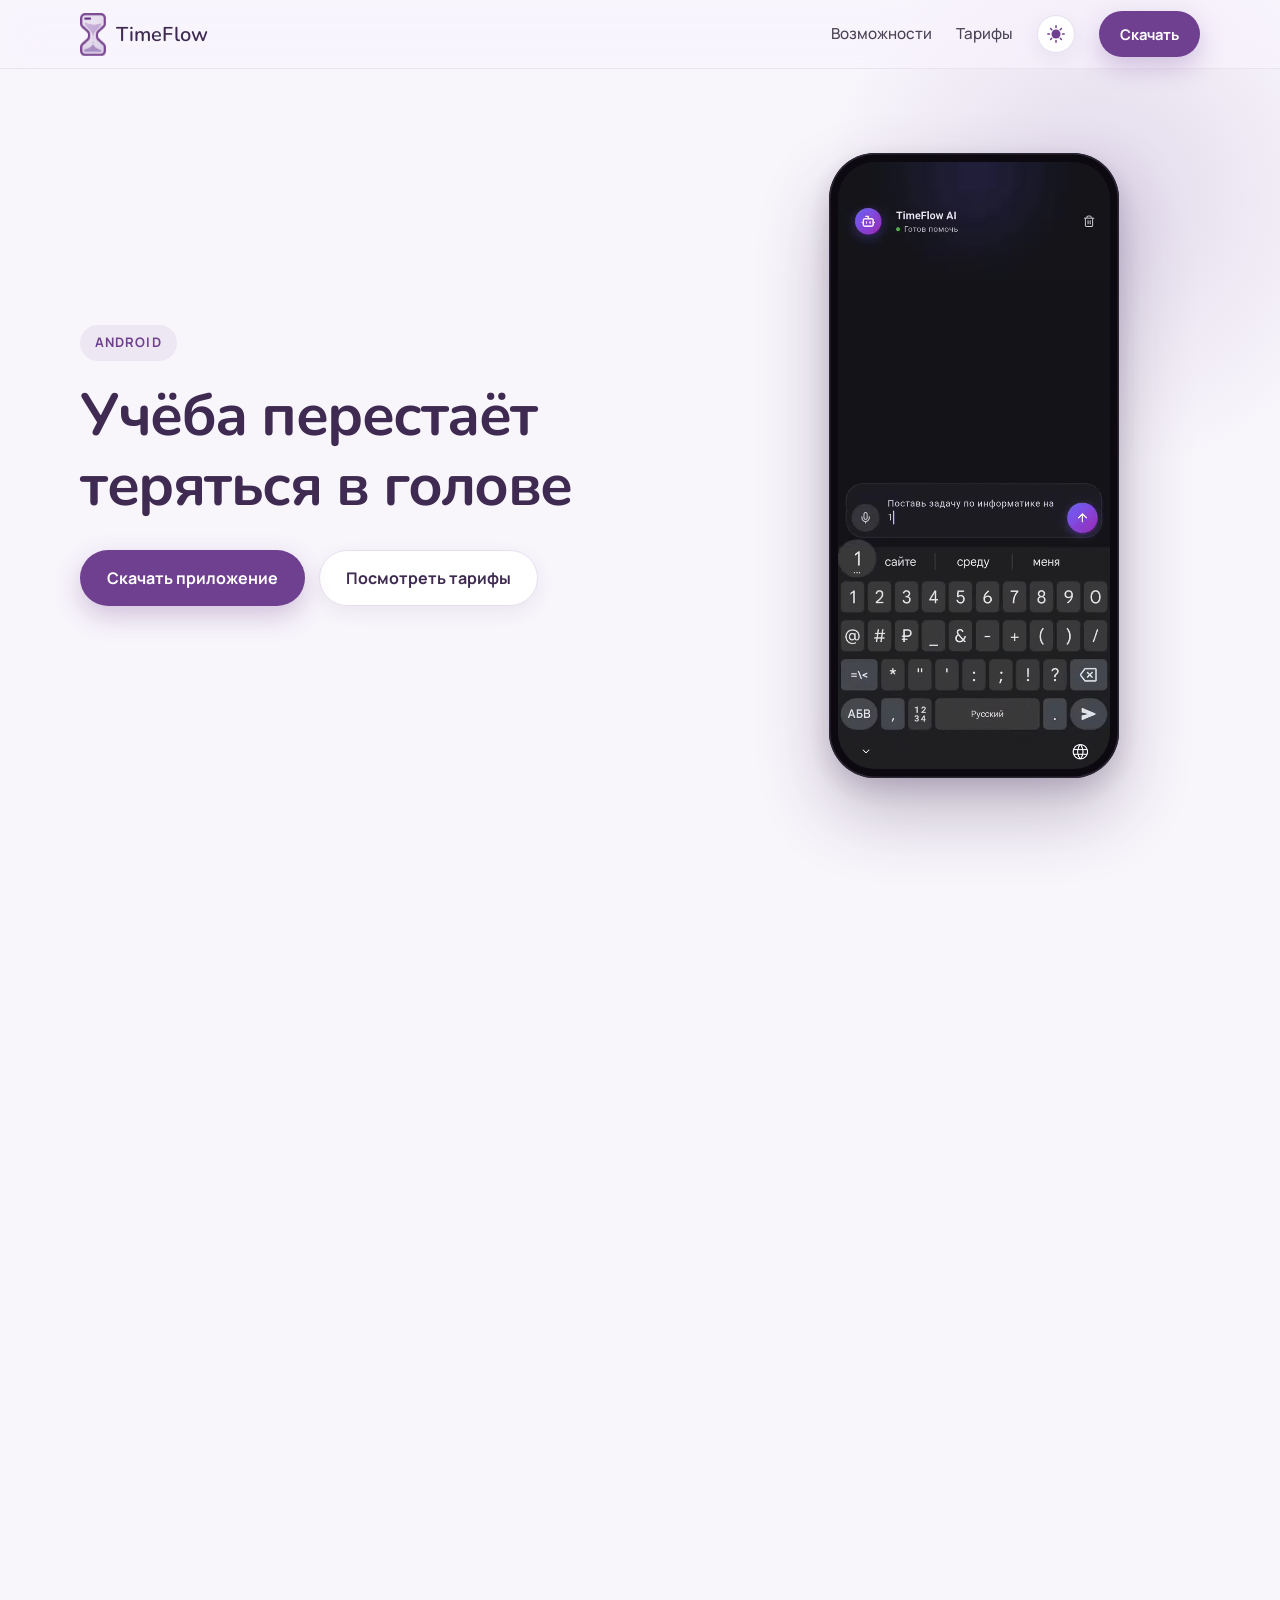
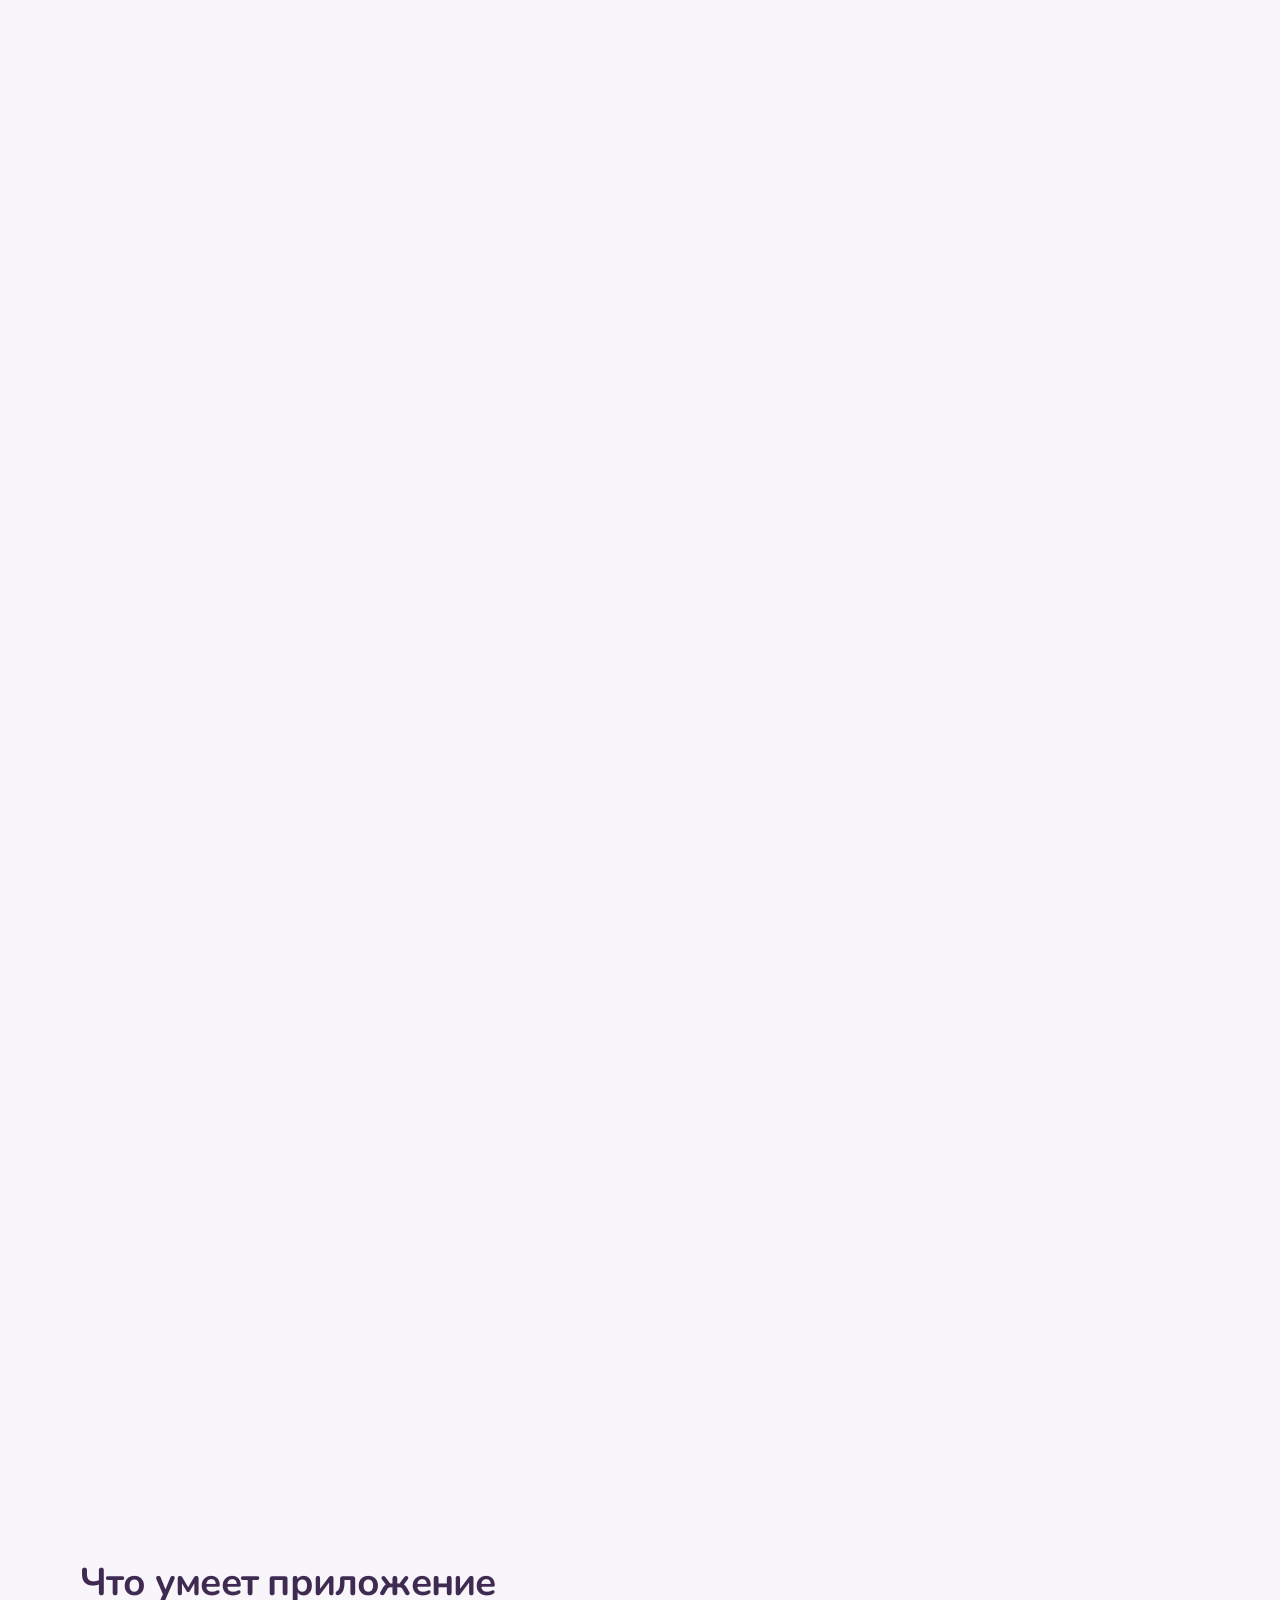
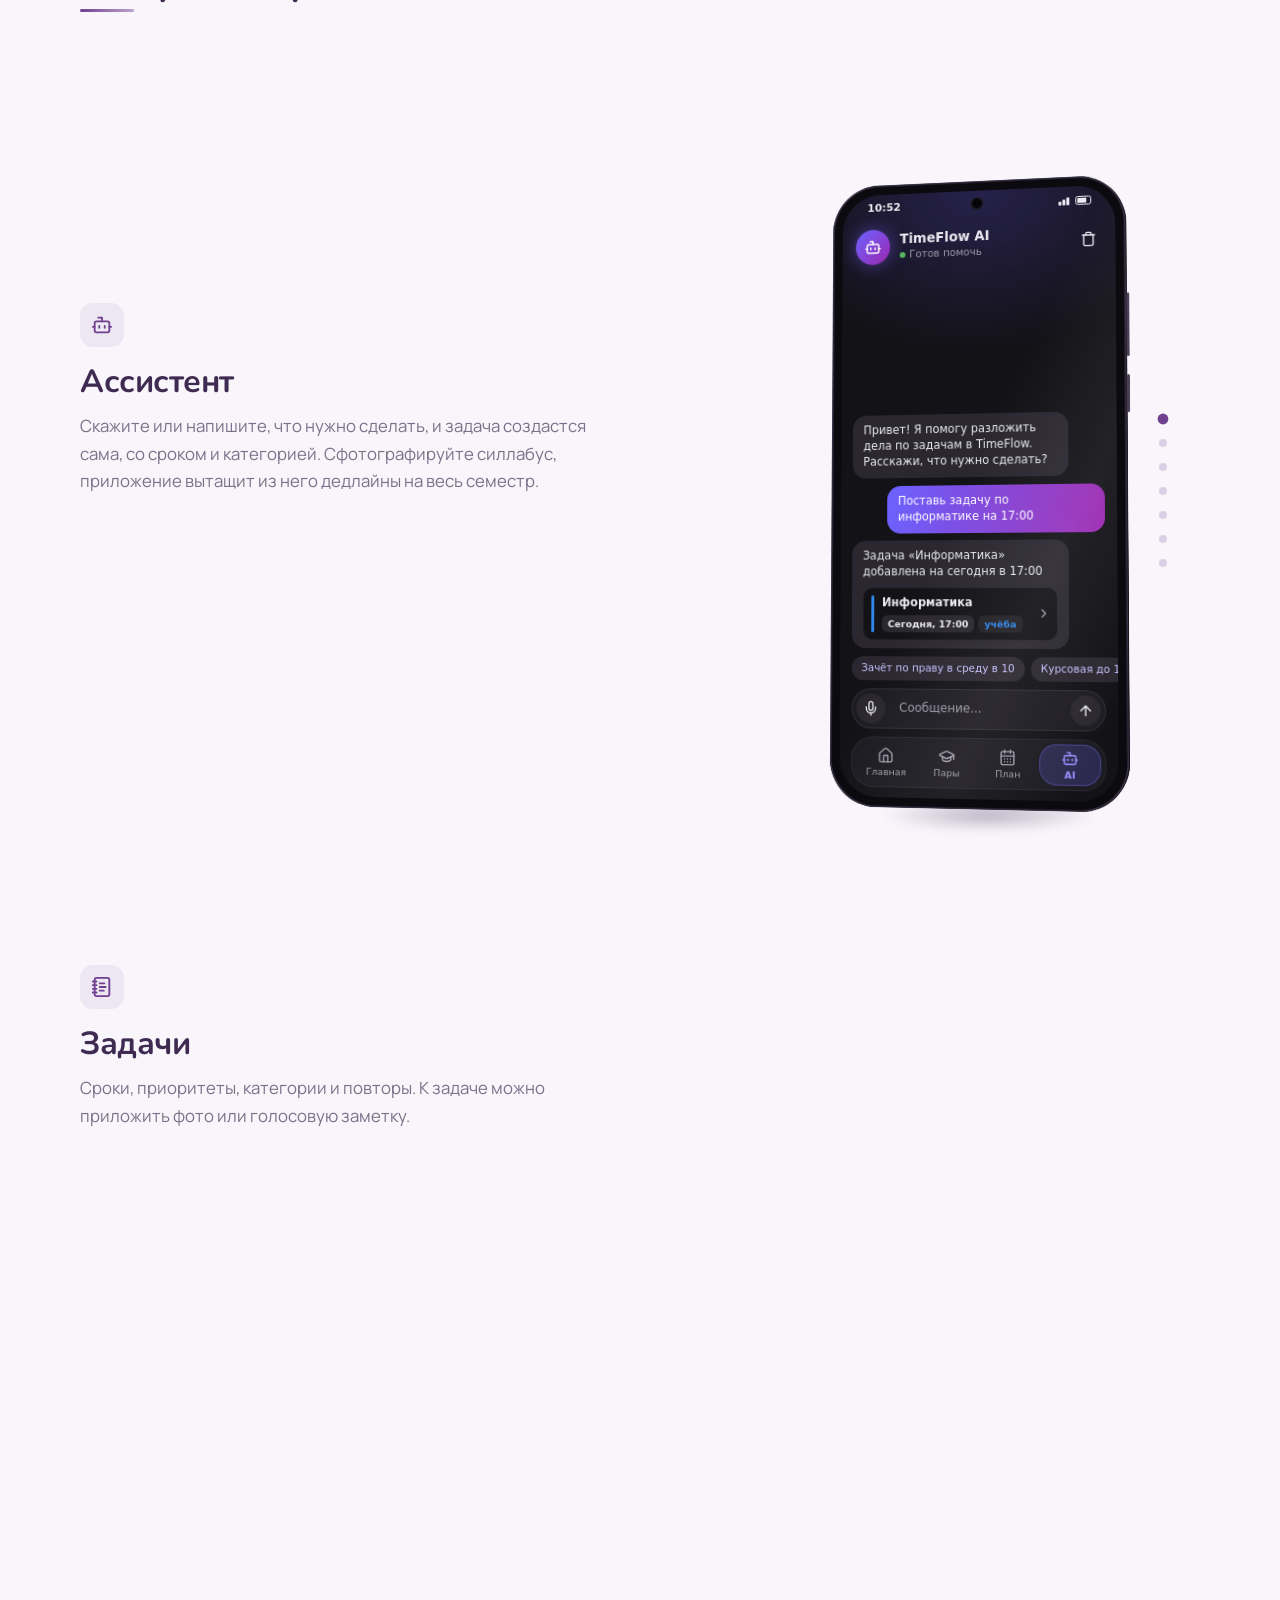
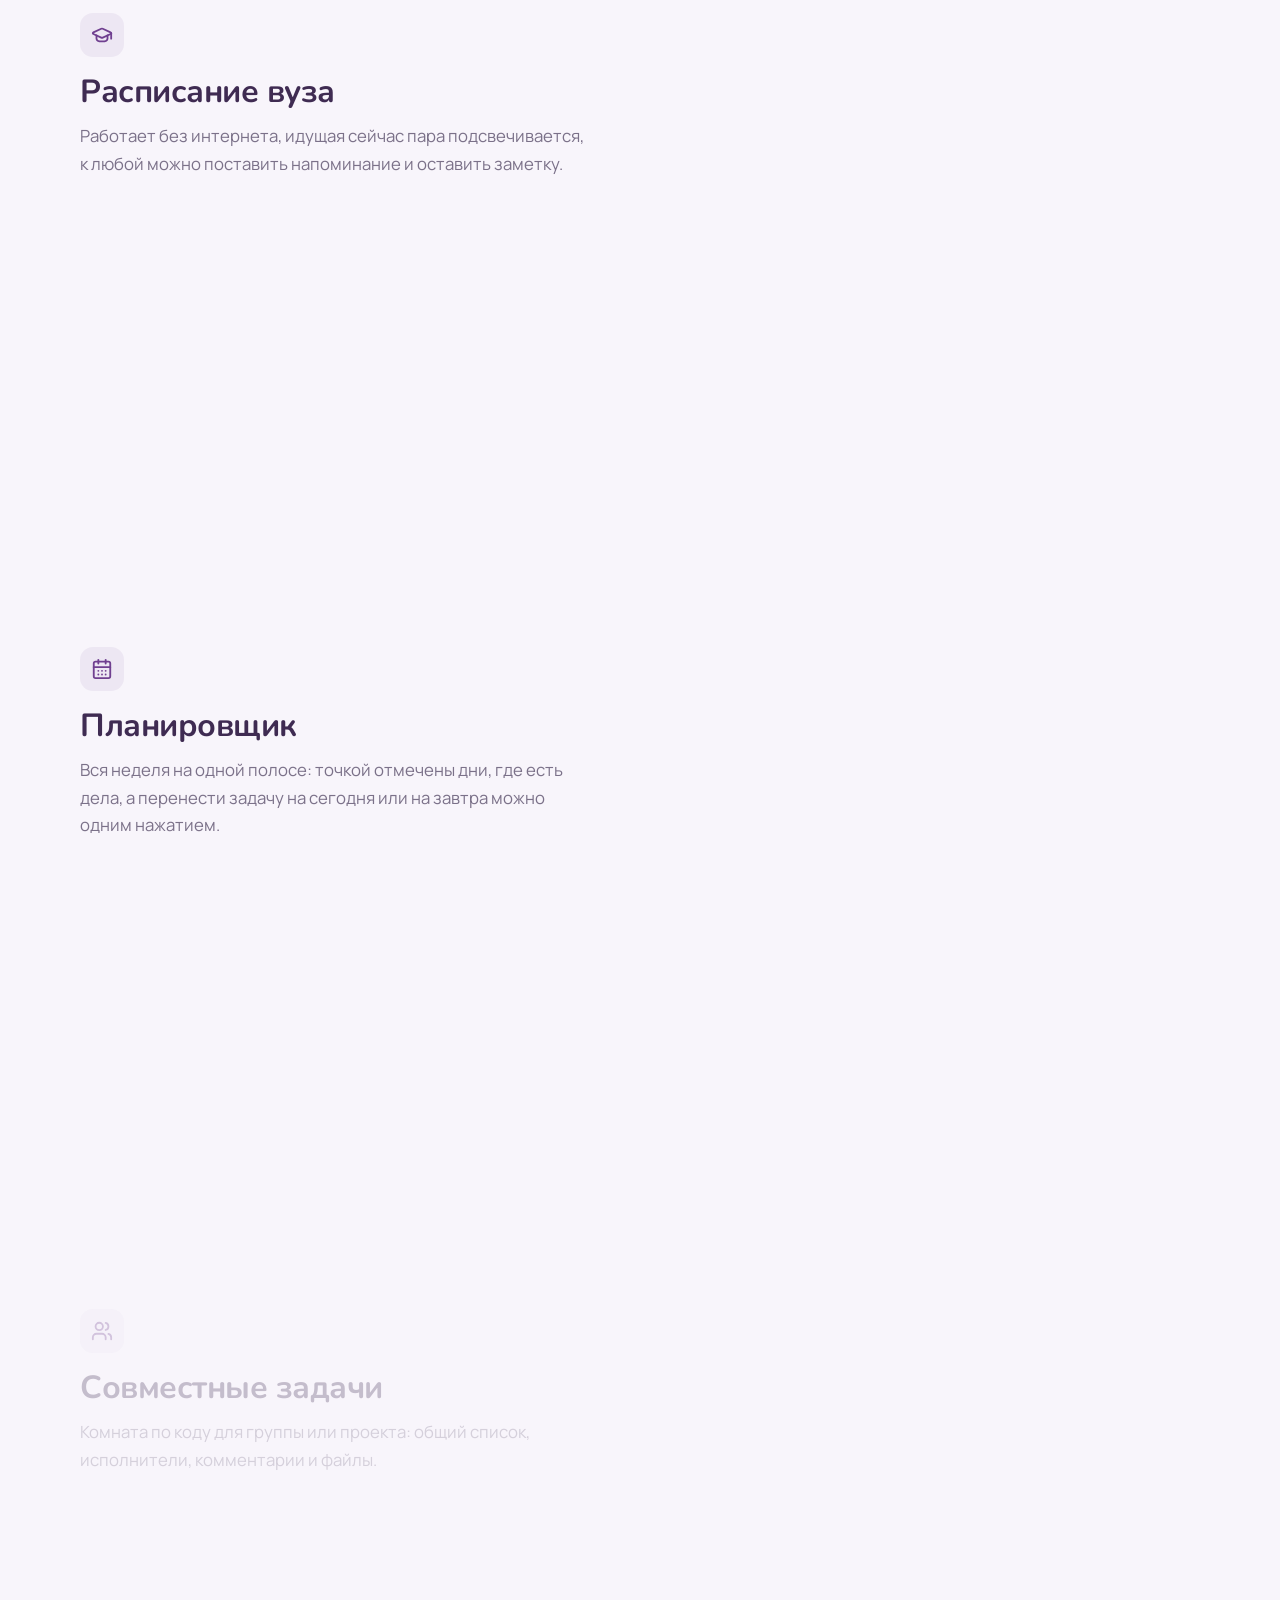
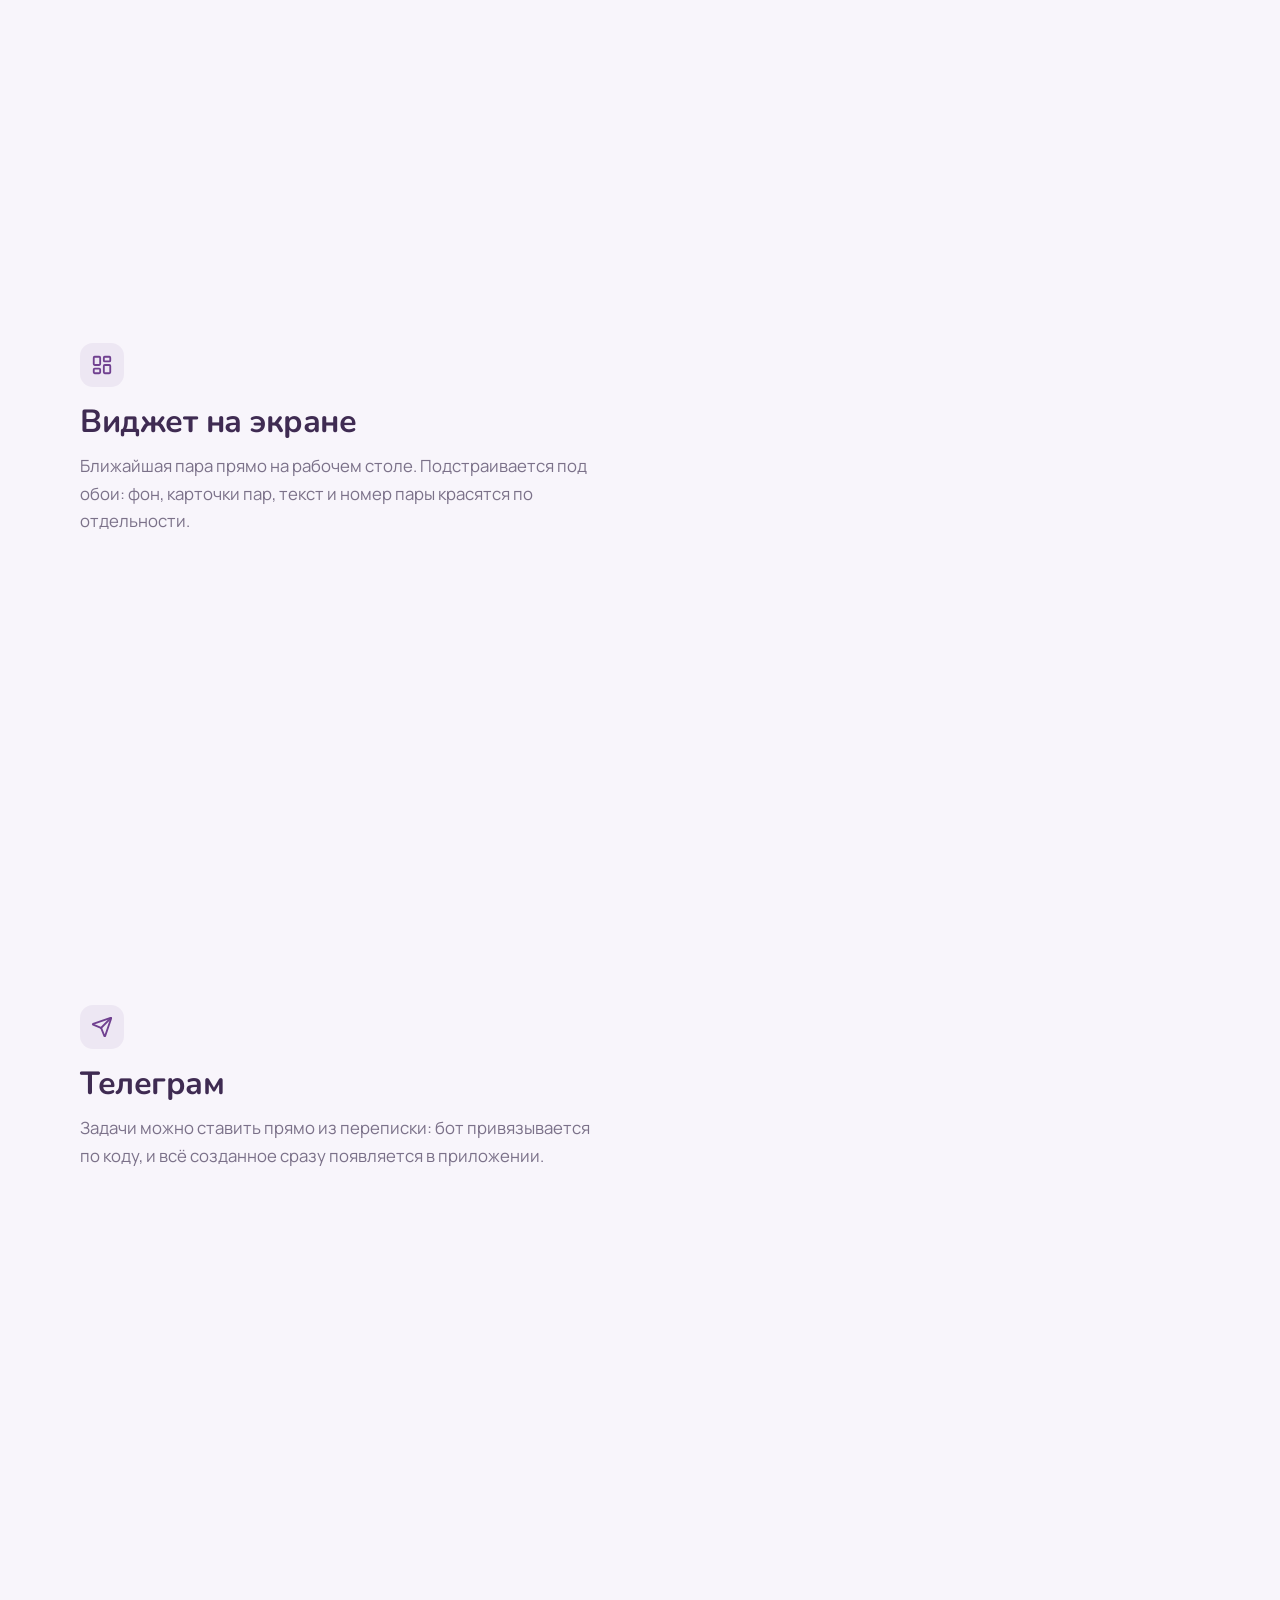
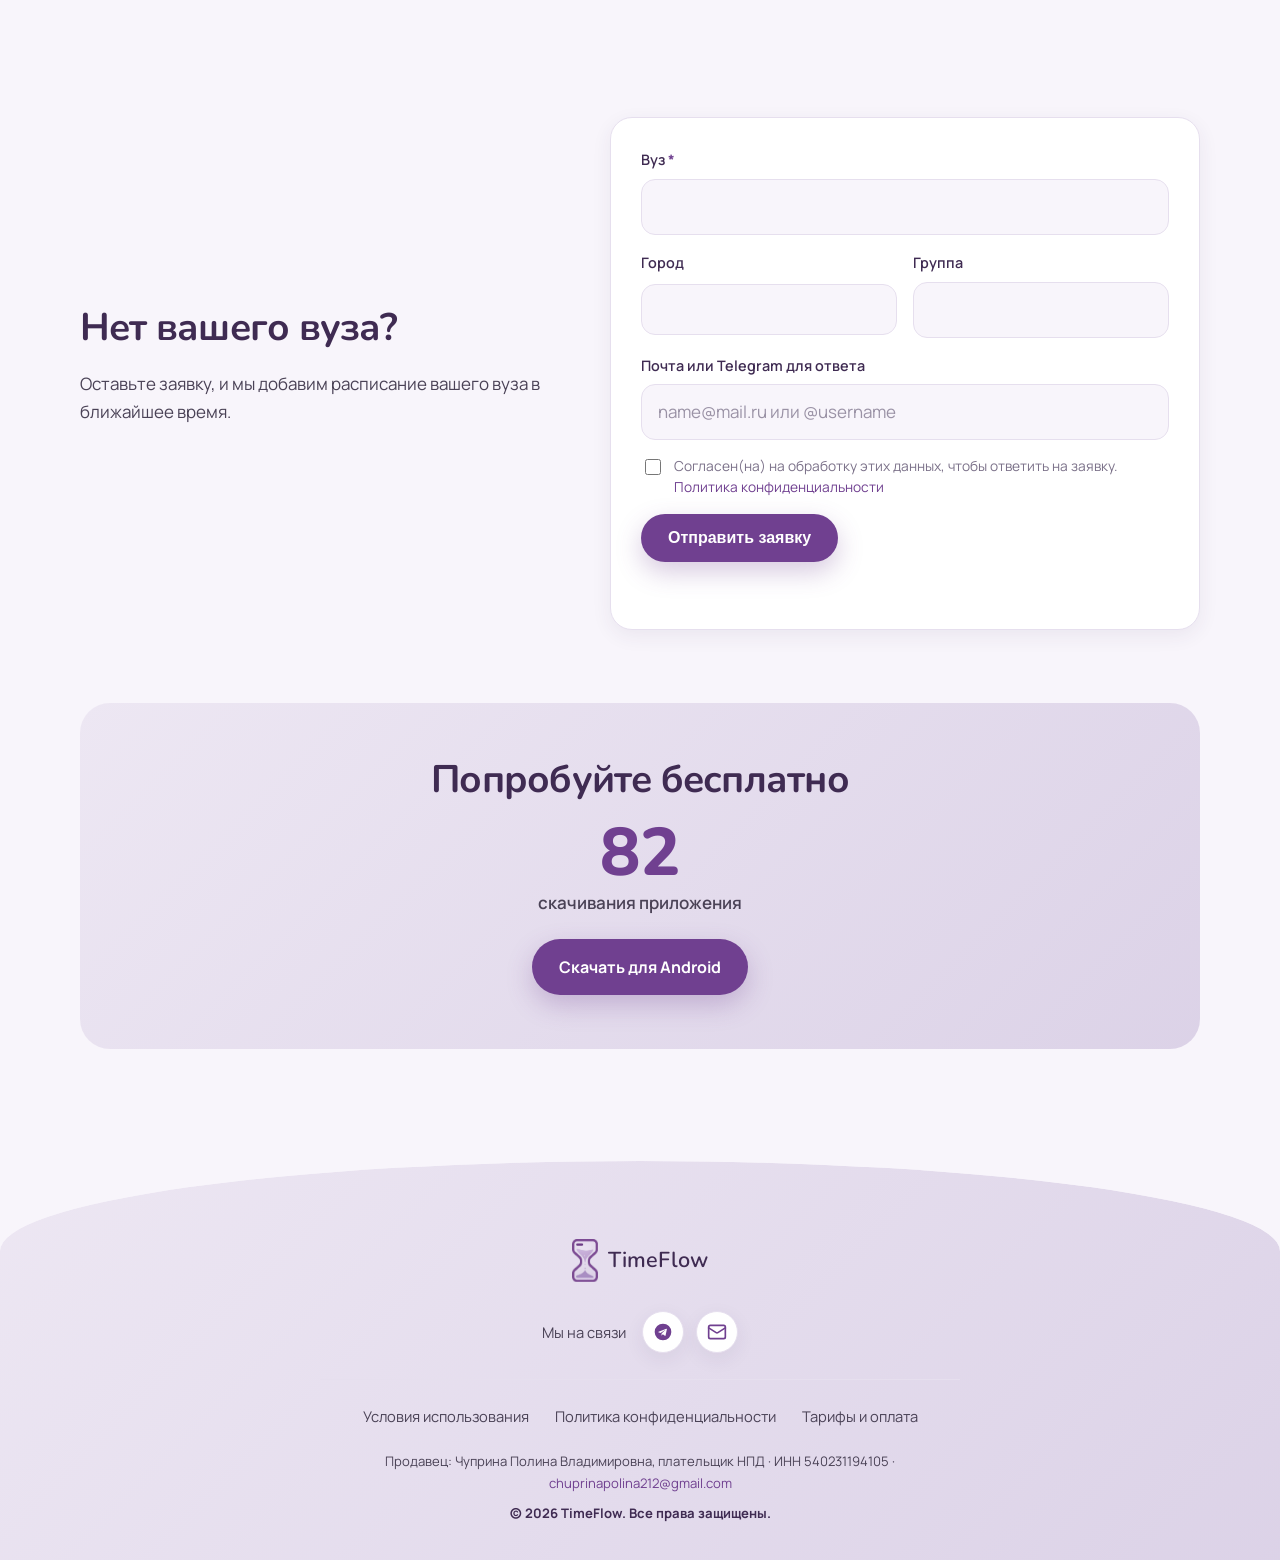
==== commit ec5a34ad: "Заставка: знак с бегущим кольцом вместо часов; фавикон без фона Co-Authored-By: Claude Opus 5.5 <nor" ====
--- a/index.html
+++ b/index.html
@@ -7,7 +7,7 @@
 <meta name="theme-color" content="#f8f5fb">
 <title>TimeFlow — планировщик для студентов</title>
 <meta name="description" content="Задачи, расписание вуза и ассистент, который сам разбирает учебный план. Приложение для Android, есть бесплатный тариф.">
-<link rel="icon" href="assets/icon-180.png">
+<link rel="icon" type="image/png" href="assets/favicon.png">
 <link rel="apple-touch-icon" href="assets/icon-180.png">
 <meta property="og:type" content="website">
 <meta property="og:title" content="TimeFlow — планировщик для студентов">
@@ -51,50 +51,18 @@
 
 <div class="glow" id="glow" aria-hidden="true"></div>
 
-<!-- Заставка на время загрузки: песочные часы с фирменного знака.
-     Колбы, рамка и «блик» повторяют логотип, песок пересыпается сверху
-     вниз, потом часы переворачиваются. Поле рисунка квадратное и больше
-     самих часов: при повороте их диагональ длиннее высоты, и в поле
-     впритык углы срезались бы. Блик вынесен из вращающейся группы и на
-     время переворота гаснет — иначе он висел бы в воздухе. -->
+<!-- Заставка на время загрузки: знак TimeFlow стоит на месте, вокруг
+     бежит кольцо — как кольцо прогресса в карточке дня в приложении. -->
 <div class="loader" id="loader" aria-hidden="true">
   <div class="loader-in">
-    <svg class="loader-glass" viewBox="-52 -14 224 224" width="208" height="208" aria-hidden="true" focusable="false">
-      <defs>
-        <clipPath id="tfTop"><path d="M25 15H95A7 7 0 0 1 102 22V58C102 82 63 80 63 98H57C57 80 18 82 18 58V22A7 7 0 0 1 25 15Z"/></clipPath>
-        <clipPath id="tfBot"><path d="M57 98H63C63 116 102 114 102 138V174A7 7 0 0 1 95 181H25A7 7 0 0 1 18 174V138C18 114 57 116 57 98Z"/></clipPath>
-        <linearGradient id="tfBody" x1="0" y1="0" x2="0" y2="1">
-          <stop offset="0" stop-color="#f2ecf8"/>
-          <stop offset="1" stop-color="#e2d7ee"/>
-        </linearGradient>
-      </defs>
-
-      <g class="tf-glass">
-        <path class="tf-frame" d="M20 4H100A16 16 0 0 1 116 20V56C116 84 82 80 82 98C82 116 116 112 116 140V176A16 16 0 0 1 100 192H20A16 16 0 0 1 4 176V140C4 112 38 116 38 98C38 80 4 84 4 56V20A16 16 0 0 1 20 4Z"/>
-        <path class="tf-body" d="M25 15H95A7 7 0 0 1 102 22V58C102 82 63 80 63 98H57C57 80 18 82 18 58V22A7 7 0 0 1 25 15Z"/>
-        <path class="tf-body" d="M57 98H63C63 116 102 114 102 138V174A7 7 0 0 1 95 181H25A7 7 0 0 1 18 174V138C18 114 57 116 57 98Z"/>
-
-        <g clip-path="url(#tfTop)">
-          <path class="tf-sand-top" d="M-10 -6C24 -6 48 0 60 12 72 0 96 -6 130 -6V210H-10Z"/>
-        </g>
-        <g clip-path="url(#tfBot)">
-          <path class="tf-sand-bottom" d="M-10 102C24 102 48 96 60 84 72 96 96 102 130 102V210H-10Z"/>
-        </g>
-
-        <!-- Падающие песчинки: три штуки со сдвигом по времени, чтобы
-             струйка не выглядела мигающей точкой -->
-        <g class="tf-fall">
-          <ellipse class="tf-grain" cx="60" cy="98" rx="2.4" ry="3.2"/>
-          <ellipse class="tf-grain tf-grain-2" cx="60" cy="98" rx="1.9" ry="2.6"/>
-          <ellipse class="tf-grain tf-grain-3" cx="60" cy="98" rx="2.2" ry="2.9"/>
-        </g>
-      </g>
-
-      <rect class="tf-glare" x="28" y="23" width="32" height="11" rx="5.5"/>
-    </svg>
-
+    <div class="loader-mark">
+      <svg class="loader-ring" viewBox="0 0 120 120" width="148" height="148" aria-hidden="true" focusable="false">
+        <circle class="loader-ring-track" cx="60" cy="60" r="55"/>
+        <circle class="loader-ring-arc" cx="60" cy="60" r="55" pathLength="100"/>
+      </svg>
+      <img src="assets/mark.png" alt="" width="52" height="86">
+    </div>
     <span class="loader-word">TimeFlow</span>
-    <span class="loader-track"><span></span></span>
   </div>
 </div>
 
--- a/assets/style.css
+++ b/assets/style.css
@@ -43,13 +43,6 @@
   --loader-drop: 0 16px 28px rgba(87, 48, 113, .18);
   --fill-bg: #fdf3c7;
   --fill-ink: #6b5800;
-  /* Знак в заставке: рамка, колбы, песок, блик */
-  --mark-frame: #7a4fa0;
-  --mark-glass-1: #f2ecf8;
-  --mark-glass-2: #e2d7ee;
-  --mark-sand: #b9a0d4;
-  --mark-glare: #6b3f92;
-  --mark-glare-a: .5;
   color-scheme: light;
 }
 
@@ -98,12 +91,6 @@
   --loader-drop: 0 16px 28px rgba(0, 0, 0, .45);
   --fill-bg: #3a3319;
   --fill-ink: #f0dd93;
-  --mark-frame: #8e64b8;
-  --mark-glass-1: #2c2340;
-  --mark-glass-2: #221a31;
-  --mark-sand: #a583c8;
-  --mark-glare: #e2cdf7;
-  --mark-glare-a: .28;
   color-scheme: dark;
 }
 
@@ -740,17 +727,10 @@
 
 /* ── Заставка загрузки ─────────────────────────────────────────────────── */
 
-/* Песочные часы с фирменного знака: та же рамка со скруглёнными углами, те
-   же колбы с узкой перемычкой. Песок пересыпается сверху вниз, потом часы
-   переворачиваются и всё повторяется.
-
-   Стык цикла не виден потому, что песка ровно на одну колбу: в начале
-   верхняя полна до крышки, в конце нижняя полна до перемычки. Переворот
-   на 180° ставит полную колбу наверх — ровно ту картинку, с которой цикл
-   начинается. Сверху песок уходит воронкой, снизу растёт горкой: их
-   поверхности нарисованы с запасом за краями колб, поэтому в начале и в
-   конце не видны. Блик на стекле нарисован вне вращающейся группы и на
-   время переворота гаснет.
+/* Знак TimeFlow в центре, вокруг бежит кольцо: дуга вращается и при этом
+   то растягивается, то сжимается, так что кольцо не выглядит застывшим.
+   Долю загруженного оно не показывает — её никто не знает, — только то,
+   что работа идёт.
 
    Заставка обязана исчезнуть даже без JavaScript, иначе сайт превратится в
    один сиреневый экран. Поэтому у неё два независимых выключателя: скрипт
@@ -789,105 +769,62 @@
 
 .loader-in { text-align: center; }
 
+/* Размеры заданы и в разметке: место под знак занято до того, как доедет
+   css, и заставка не дёргается */
+.loader-mark {
+  position: relative;
+  width: 148px;
+  height: 148px;
+  margin: 0 auto;
+}
+.loader-mark img {
+  position: absolute;
+  top: 50%;
+  left: 50%;
+  width: 52px;
+  height: 86px;
+  transform: translate(-50%, -50%);
+  filter: drop-shadow(var(--loader-drop));
+}
+
+.loader-ring {
+  display: block;
+  width: 100%;
+  height: 100%;
+  animation: loaderSpin 1.6s linear infinite;
+}
+.loader-ring circle {
+  fill: none;
+  stroke-width: 4;
+}
+.loader-ring-track { stroke: var(--lilac); }
+.loader-ring-arc {
+  stroke: var(--accent);
+  stroke-linecap: round;
+  stroke-dasharray: 22 78;
+  transform-box: view-box;
+  transform-origin: 60px 60px;
+  animation: loaderArc 1.6s ease-in-out infinite;
+}
+
+@keyframes loaderSpin {
+  to { transform: rotate(360deg); }
+}
+/* Дуга растёт, потом её хвост догоняет голову: длина и сдвиг меняются
+   вместе, поэтому голова идёт ровно, а хвост то отстаёт, то подтягивается */
+@keyframes loaderArc {
+  0%   { stroke-dasharray: 8 92;  stroke-dashoffset: 0; }
+  50%  { stroke-dasharray: 60 40; stroke-dashoffset: -14; }
+  100% { stroke-dasharray: 8 92;  stroke-dashoffset: -100; }
+}
+
 .loader-word {
   display: block;
-  margin-top: 22px;
+  margin-top: 20px;
   font-family: var(--display);
   font-size: 1.45rem;
   color: var(--plum);
   letter-spacing: .06em;
-}
-
-/* Полоска не показывает долю загруженного — её никто не знает. Она просто
-   говорит, что работа идёт */
-.loader-track {
-  display: block;
-  width: 132px;
-  height: 3px;
-  margin: 18px auto 0;
-  border-radius: 3px;
-  background: var(--lilac);
-  overflow: hidden;
-}
-.loader-track span {
-  display: block;
-  width: 45%;
-  height: 100%;
-  border-radius: 3px;
-  background: var(--accent);
-  animation: loaderSweep 1.4s cubic-bezier(.65, 0, .35, 1) infinite;
-}
-@keyframes loaderSweep {
-  0% { transform: translateX(-105%); }
-  100% { transform: translateX(325%); }
-}
-
-/* Размер задан стилем, а не только атрибутами: в разметке они нужны, чтобы
-   место под знак было занято до того, как доедет css, и заставка не дёрнулась */
-.loader-glass {
-  display: block;
-  margin: -12px auto;
-  width: 208px;
-  height: 208px;
-  filter: drop-shadow(var(--loader-drop));
-}
-
-.tf-frame { fill: var(--mark-frame); }
-.tf-body { fill: url(#tfBody); }
-.tf-sand-top, .tf-sand-bottom, .tf-grain { fill: var(--mark-sand); }
-.tf-glare {
-  fill: var(--mark-glare);
-  opacity: var(--mark-glare-a);
-  animation: tfGlare 3.6s linear infinite;
-}
-
-/* transform-box: view-box — иначе сдвиг считался бы от рамки самой фигуры,
-   а не от системы координат svg, и песок уехал бы мимо колбы */
-.tf-glass, .tf-sand-top, .tf-sand-bottom, .tf-grain { transform-box: view-box; }
-
-.tf-glass {
-  transform-origin: 60px 98px;
-  animation: tfFlip 3.6s cubic-bezier(.66, 0, .3, 1) infinite;
-}
-.tf-sand-top { animation: tfDrain 3.6s ease-in-out infinite; }
-.tf-sand-bottom { animation: tfFill 3.6s ease-in-out infinite; }
-
-/* Песчинки падают по одной дорожке, но с разным разбегом — получается
-   непрерывная струйка, а не мигающая точка */
-.tf-grain {
-  transform-origin: 60px 98px;
-  animation: tfGrain 1.05s cubic-bezier(.4, 0, .8, .4) infinite;
-}
-.tf-grain-2 { animation-delay: .35s; }
-.tf-grain-3 { animation-delay: .7s; }
-.tf-fall { animation: tfStream 3.6s linear infinite; }
-
-@keyframes tfDrain {
-  0%, 4% { transform: translateY(0); }
-  72%, 100% { transform: translateY(112px); }
-}
-@keyframes tfFill {
-  0%, 8% { transform: translateY(100px); }
-  76%, 100% { transform: translateY(0); }
-}
-@keyframes tfGlare {
-  0%, 76% { opacity: var(--mark-glare-a); }
-  80%, 96% { opacity: 0; }
-  100% { opacity: var(--mark-glare-a); }
-}
-@keyframes tfFlip {
-  0%, 80% { transform: rotate(0deg); }
-  100% { transform: rotate(180deg); }
-}
-@keyframes tfGrain {
-  0% { transform: translateY(-4px) scaleY(.7); opacity: 0; }
-  15%, 85% { opacity: 1; }
-  100% { transform: translateY(44px) scaleY(1.15); opacity: 0; }
-}
-@keyframes tfStream {
-  0%, 5% { opacity: 0; }
-  10%, 70% { opacity: 1; }
-  75%, 100% { opacity: 0; }
 }
 
 /* ── Движение на странице ──────────────────────────────────────────────── */
@@ -1041,10 +978,7 @@
   }
 
   .loader { animation-delay: 1.2s; }
-  .tf-sand-top { transform: translateY(56px); }
-  .tf-sand-bottom { transform: translateY(50px); }
-  .tf-fall { opacity: 0; }
-  .loader-track span { width: 100%; }
+  .loader-ring-arc { stroke-dasharray: 30 70; }
 
   .js .reveal:not(.is-in) { opacity: 1; transform: none; }
   .js .foot:not(.is-in) .foot-arc { -webkit-mask-image: none; mask-image: none; }
@@ -1296,11 +1230,6 @@
 @media (prefers-reduced-motion: reduce) {
   .glow { display: none; }
 }
-
-/* Колбы в заставке залиты градиентом из разметки, а его остановки — тоже
-   свойства css, поэтому тема достаёт и их */
-#tfBody stop:first-child { stop-color: var(--mark-glass-1); }
-#tfBody stop:last-child { stop-color: var(--mark-glass-2); }
 
 /* ── Песочные часы ─────────────────────────────────────────────────────
 
